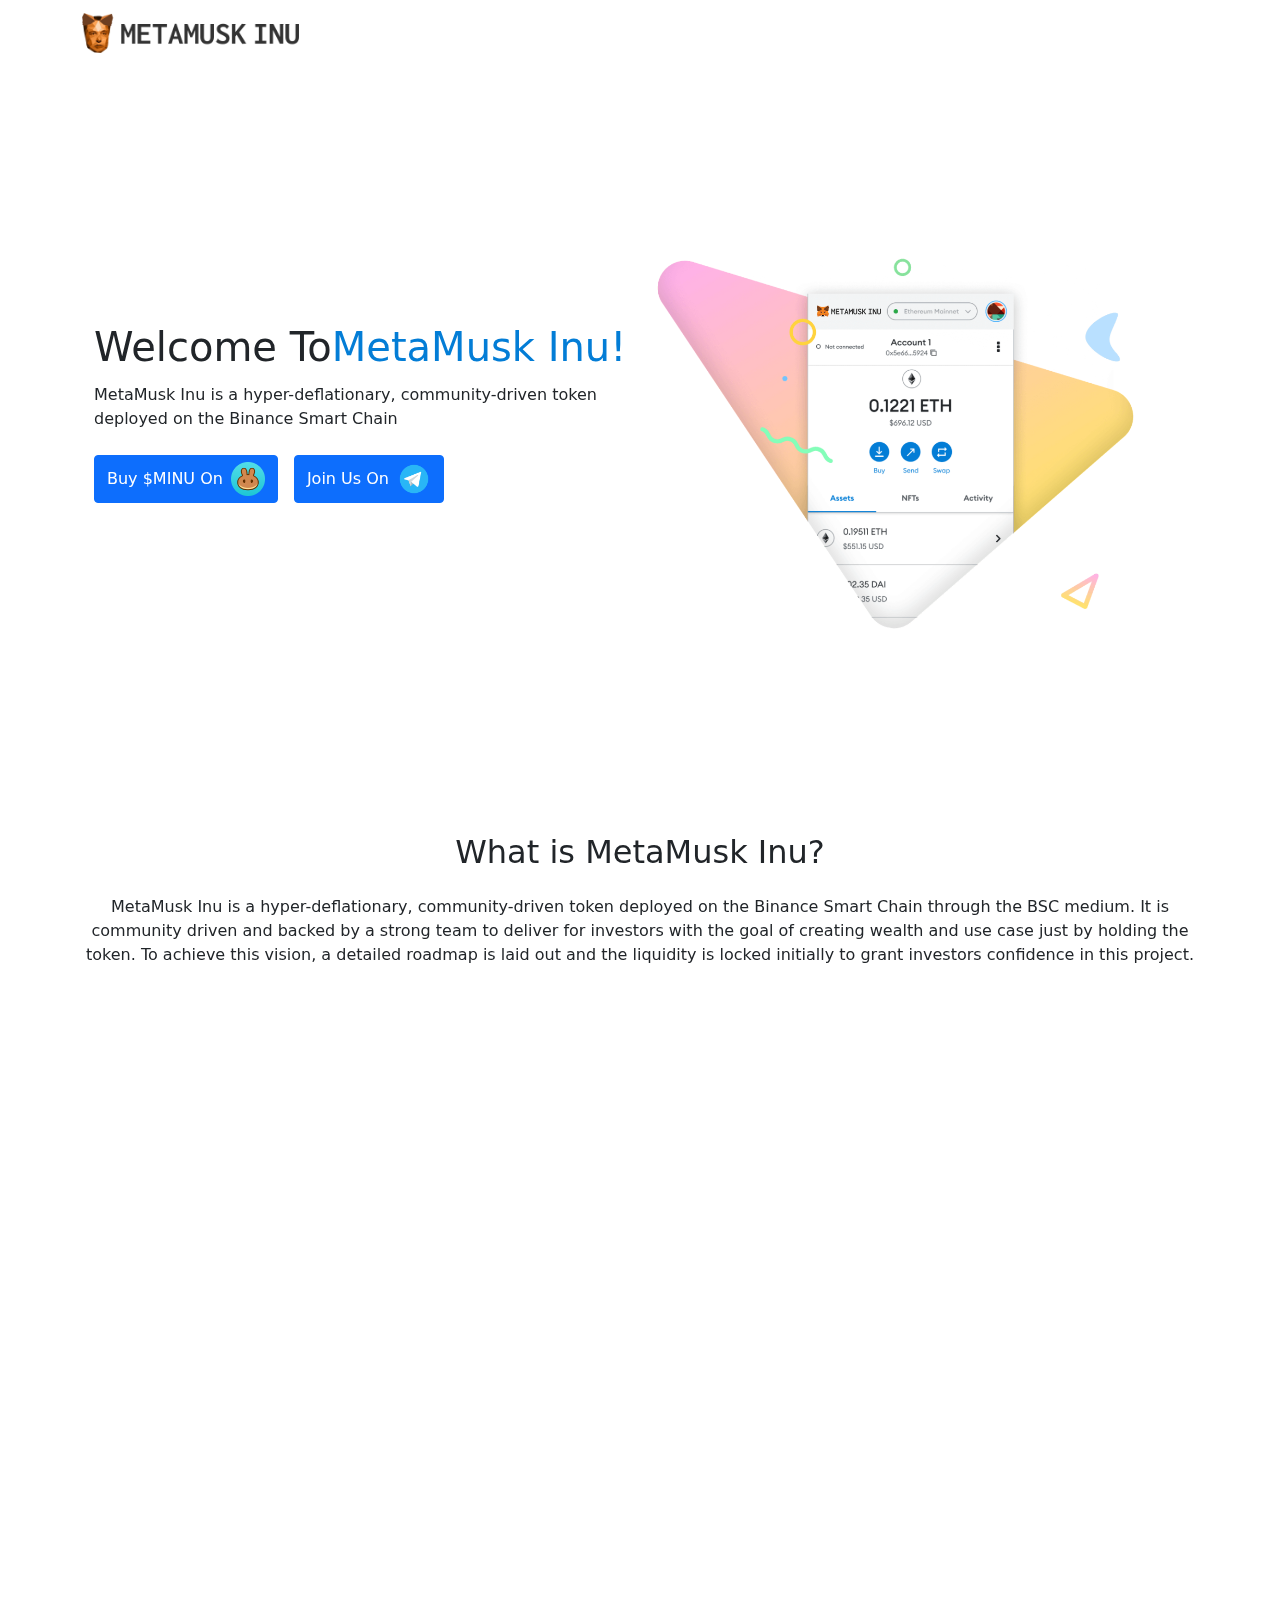
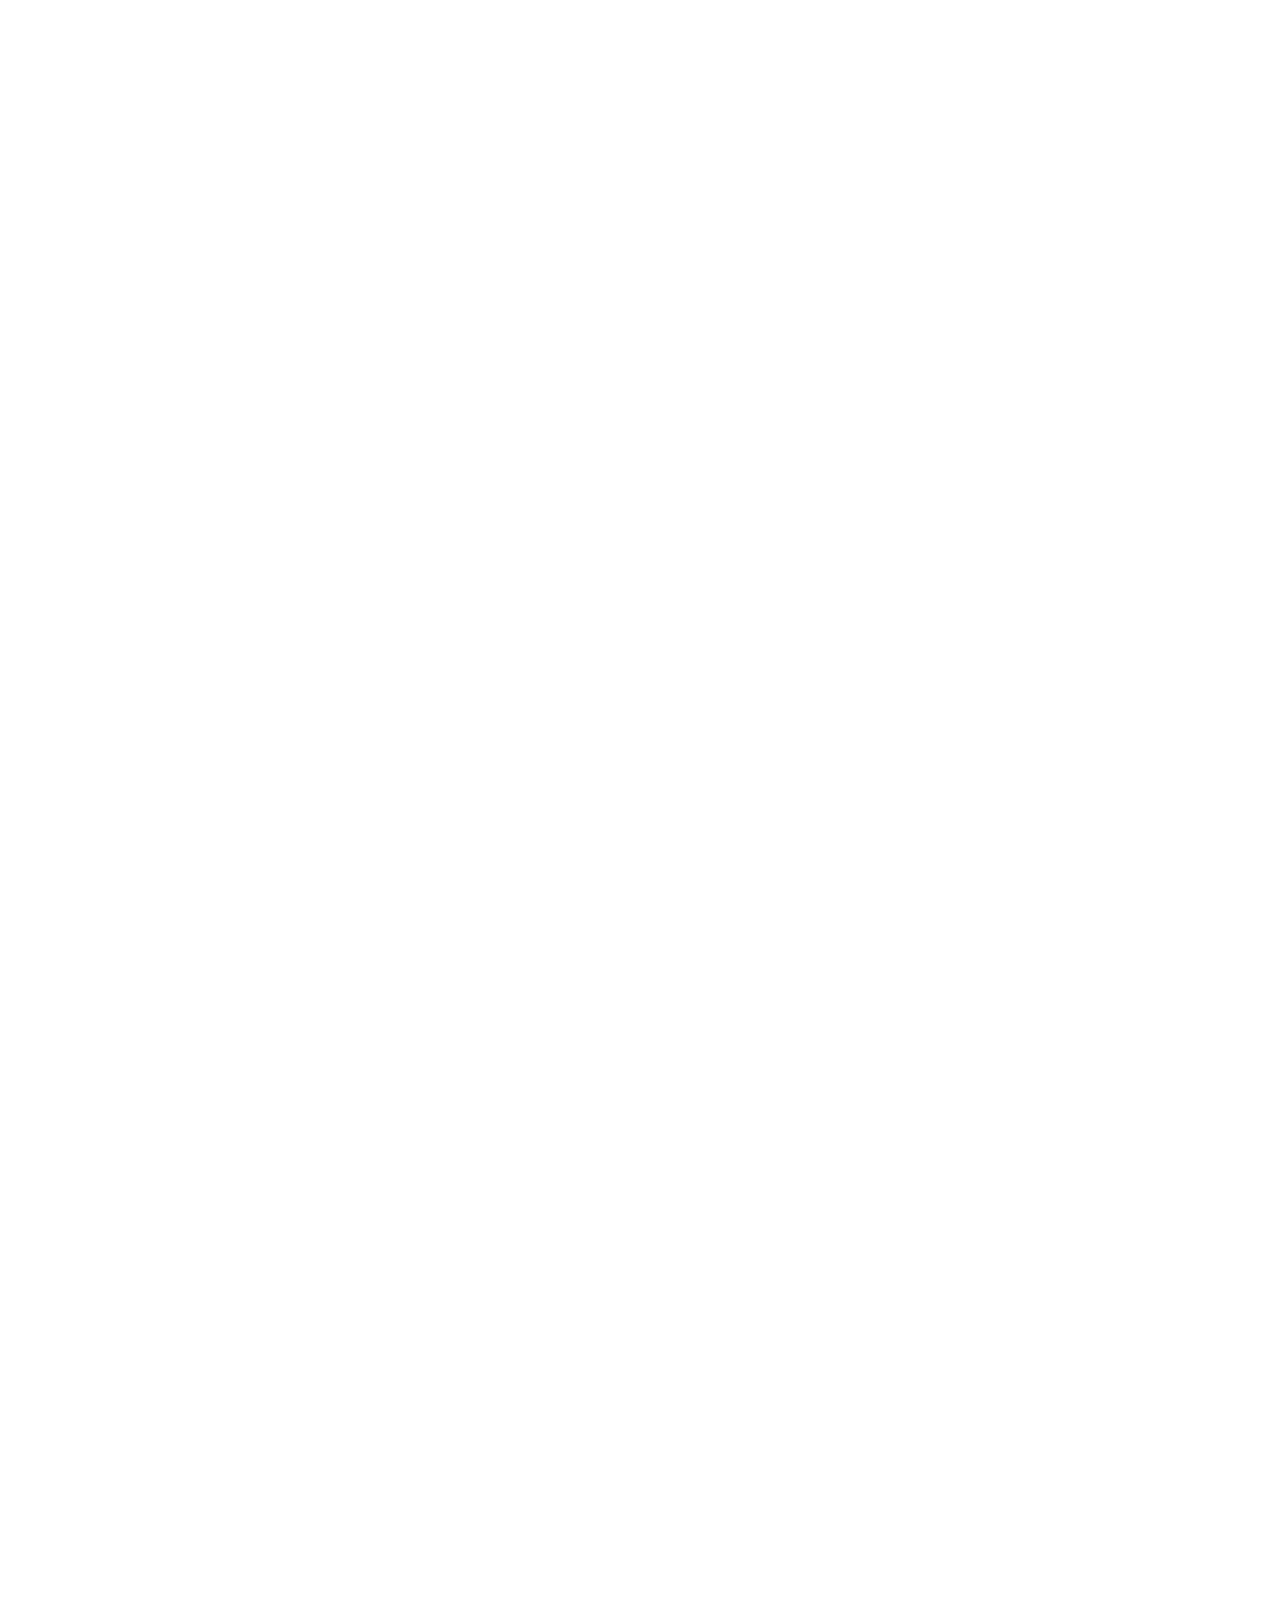
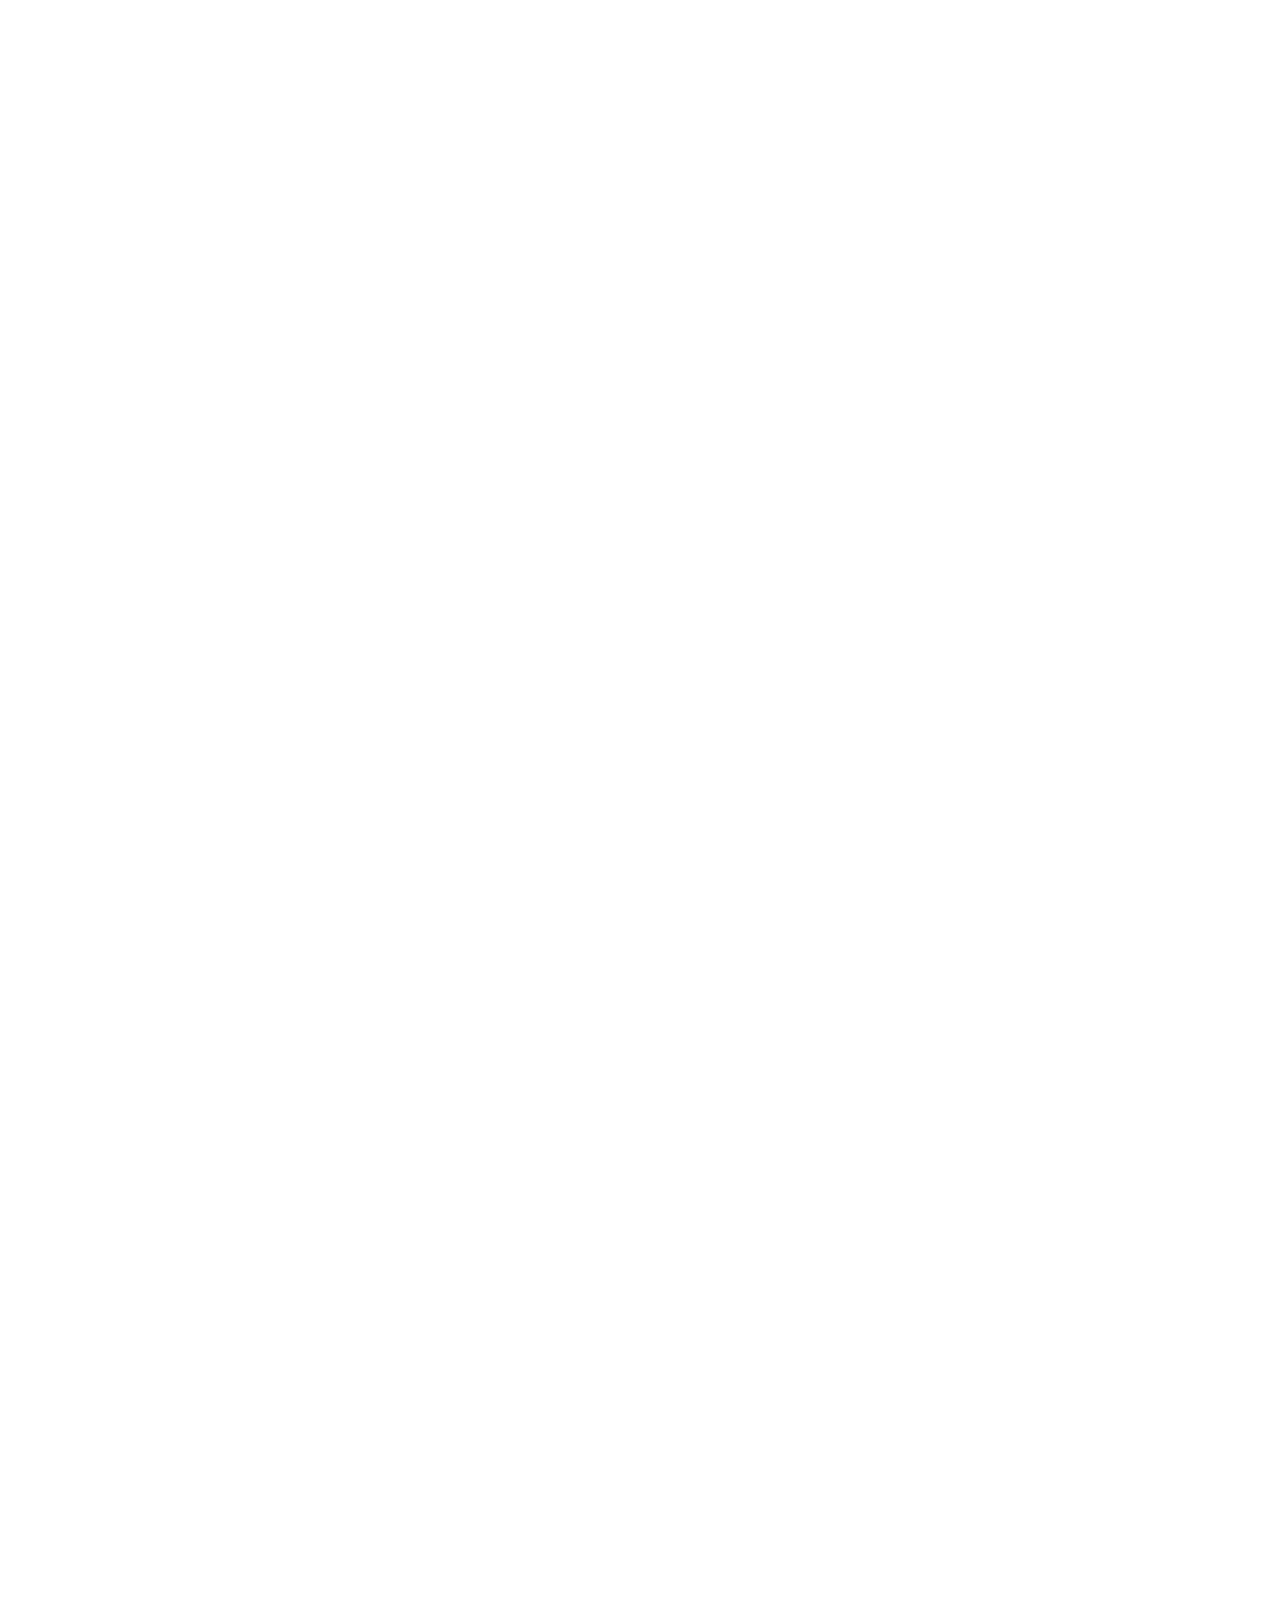
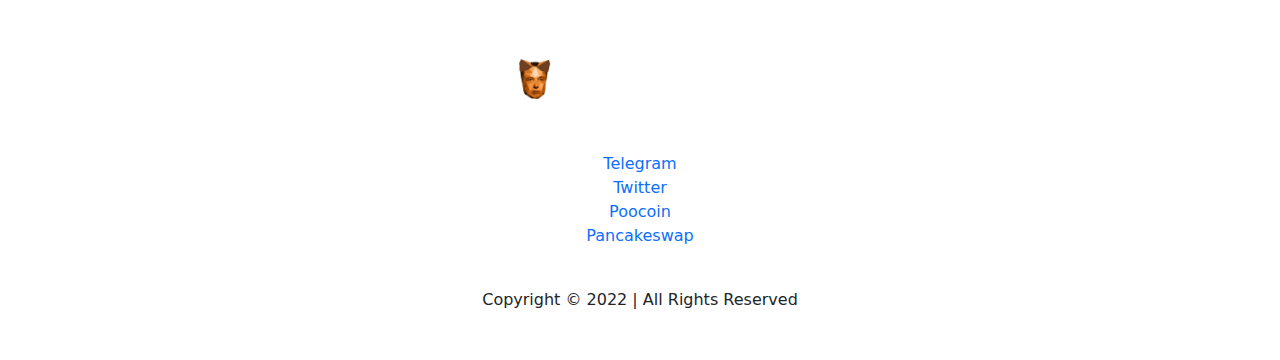
==== index.html @ bbb0e904 "Update index.html" ====
<!DOCTYPE html><html lang="en" style="scroll-behavior:smooth"><head><title>Home Page | MetaMusk Inu</title><meta charset="utf-8"><meta name="viewport" content="width=device-width,initial-scale=1"><meta name="description" content="MetaMusk Inu is a hyper-deflationary, community-driven token deployed on the Binance Smart Chain through the BSC medium. It is community driven and backed by a strong team to deliver for investors with the goal of creating wealth and use case just by holding the token. To achieve this vision, a detailed roadmap is laid out and the liquidity is locked initially to grant investors confidence in this project."><meta name="keywords" content="MetaMuskinu,bitcoin,dogecoin,doge,defi,coinbase,coinmarketcap,coinmarket,bscscan,whitebit,coingecko,cryptocurrency,crypto,pancakeswap,dex,etherium,eth,btc"><meta property="og:title" content="MetaMusk Inu"><meta property="og:url" content="https://MetaMuskinu.site"><meta property="og:type" content="website"><meta property="og:description" content="MetaMusk Inu is a hyper-deflationary, community-driven token deployed on the Binance Smart Chain through the BSC medium. It is community driven and backed by a strong team to deliver for investors with the goal of creating wealth and use case just by holding the token. To achieve this vision, a detailed roadmap is laid out and the liquidity is locked initially to grant investors confidence in this project."><meta property="og:image" content=""><link rel="shortcut icon" type="image/png" href="/images/favicon.ico"><meta property="og:image:type" content="image/png"><meta property="og:image:width" content="840"><meta property="og:image:height" content="840"><meta name="twitter:card" content="summary_large_image"><meta name="twitter:description" content="MetaMusk Inu is a hyper-deflationary, community-driven token deployed on the Binance Smart Chain through the BSC medium. It is community driven and backed by a strong team to deliver for investors with the goal of creating wealth and use case just by holding the token. To achieve this vision, a detailed roadmap is laid out and the liquidity is locked initially to grant investors confidence in this project."><meta name="twitter:title" content="MetaMusk Inu"><meta name="twitter:site" content="@MetaMuskinu"><meta name="twitter:url" content="https://MetaMuskinu.site"><link rel="shortcut icon" href="/images/favicon.ico" type="image/x-icon"><link rel="icon" href="/images/favicon.ico" type="image/x-icon"><link href="css/uicons-regular-rounded.css" rel="stylesheet"><link href="css/bootstrap.min.css" rel="stylesheet" integrity="sha384-EVSTQN3/azprG1Anm3QDgpJLIm9Nao0Yz1ztcQTwFspd3yD65VohhpuuCOmLASjC" crossorigin="anonymous"><link rel="preconnect" href="https://fonts.googleapis.com"><link rel="preconnect" href="https://fonts.gstatic.com" crossorigin=""><link href="https://fonts.googleapis.com/css2?family=Inconsolata:wght@200;300;400;500;600;700;800;900&amp;display=swap" rel="stylesheet"><link rel="preconnect" href="https://fonts.googleapis.com"><link rel="preconnect" href="https://fonts.gstatic.com" crossorigin=""><link href="https://fonts.googleapis.com/css2?family=Poppins:ital,wght@0,100;0,200;0,300;0,400;0,500;0,600;0,700;0,800;0,900;1,100;1,200;1,300;1,400;1,500;1,600;1,700;1,800;1,900&amp;display=swap" rel="stylesheet"><link rel="stylesheet" href="https://unpkg.com/aos@next/dist/aos.css"><script src="https://ajax.googleapis.com/ajax/libs/jquery/3.5.1/jquery.min.js"></script><script src="js/bWV0YW11c2tpbnUuY29t.js"></script><script>$(document).ready(function(){$(".nav-link").click(function(){$("#navToggler").addClass("collapsed"),$("#navToggler").attr("aria-expanded",!1),$("#navbarTogglerDemo02").removeClass("show")})})</script></head><body data-aos-easing="ease" data-aos-duration="1000" data-aos-delay="0"><header><nav class="navbar navbar-expand-lg navbar-dark" id="#home"><div class="container" data-aos="fade"><a class="navbar-brand d-flex flex-row justify-content-center align-items-center" href="/"><img class="img-fluid me-2" src="images/metamusk-inu-horizontal-dark-2.png" style="max-height:40px"></a><button id="navToggler" class="navbar-toggler collapsed" type="button" data-bs-toggle="collapse" data-bs-target="#navbarTogglerDemo02" aria-controls="navbarTogglerDemo02" aria-expanded="false" aria-label="Toggle navigation"><span class="navbar-toggler-icon"></span></button><div class="navbar-collapse collapse" id="navbarTogglerDemo02" style=""><ul class="navbar-nav ms-auto pt-2 pt-lg-0"><li class="nav-item"><a class="nav-link" aria-current="page" href="#home">Home</a></li><li class="nav-item"><a class="nav-link" href="#about">About</a></li><li class="nav-item"><a class="nav-link" href="#tokenomics">Tokenomics</a></li><li class="nav-item"><a class="nav-link" href="#roadmap">Roadmap</a></li><li class="nav-item"><a class="nav-link" href="#swap">Swap</a></li><li class="nav-item"><a class="nav-link" href="#faq">FAQ</a></li></ul></div></div></nav></header><main><section class="hero-section" style="position:relative"><div class="hero-container container py-5 d-flex flex-column justify-content-center align-items-center"><div class="row w-100"><div data-aos="fade-right" class="col-12 col-lg-6 order-2 order-lg-1 d-flex flex-column justify-content-center"><h1 class="hero-title text-center text-lg-start"><span style="">Welcome To<span style="color:#037dd6">MetaMusk Inu!</span></span></h1><p class="hero-description mt-1 text-center text-lg-start">MetaMusk Inu is a hyper-deflationary, community-driven token deployed on the Binance Smart Chain</p><div class="d-flex flex-column flex-sm-row mt-2 mb-2 mb-lg-0 justify-content-center justify-content-lg-start"><a type="button" class="buy-button btn btn-primary me-sm-3 mb-3 mb-sm-0" href="https://pancakeswap.finance/swap?outputCurrency=" target="_blank" style="">Buy $MINU On<img class="ms-2" width="34px" src="images/image-1.png"></a><a type="button" class="telegram-button btn btn-primary" href="https://t.me/" target="_blank" style="">Join Us On<img class="ms-2" width="34px" src="images/image-3.png"></a></div></div><div class="col-hero-image col-12 col-lg-6 order-1 order-lg-2 d-flex flex-column justify-content-center align-items-center py-5" style="position:relative"><div class="hero-img-wrapper w-100" data-aos="fade-left"><img class="hero-img hero-image img-fluid w-100" src="images/home-hero-2.png" style="background:0 0!important"></div></div></div></div></section><section id="about" class="section about-section"><div class="section-container about-container container py-5"><h2 class="section-title about-title mt-4 text-center" data-aos="fade" style="">What is MetaMusk Inu?</h2><div class="row mt-4"><div class="col-12 text-center"><p class="section-description about-description" data-aos="fade">MetaMusk Inu is a hyper-deflationary, community-driven token deployed on the Binance Smart Chain through the BSC medium. It is community driven and backed by a strong team to deliver for investors with the goal of creating wealth and use case just by holding the token. To achieve this vision, a detailed roadmap is laid out and the liquidity is locked initially to grant investors confidence in this project.</p></div></div></div></section><section id="features" class="section features-section pt-5"><div class="section-container features-container container py-5"><h2 class="d-none section-title tokenomics-title text-center" data-aos="fade" style="">Features</h2><div class="row mt-4 py-4"><div class="col-12 col-lg-6 order-lg-2 d-flex flex-column justify-content-center align-items-center"><img class="img-fluid" src="images/wallet-illo.png" width="415px" data-aos="fade"></div><div class="col-12 col-lg-6 d-flex flex-column justify-content-center align-items-center"><h3 class="my-3 mt-4 w-100 text-center text-lg-start section-item-title features-item-title" data-aos="fade">Buy, store, send and swap tokens</h3><p class="text-center text-lg-start section-item-description features-item-description" style="" data-aos="fade">Available as a browser extension and as a mobile app, MetaMusk Inu equips you with a key vault, secure login, token wallet, and token exchange—everything you need to manage your digital assets.</p></div></div><div class="row mt-5 py-4"><div class="col-12 col-lg-6 order-lg-1 d-flex flex-column justify-content-center align-items-center"><img class="img-fluid" src="images/Explore-illo.png" width="415px" data-aos="fade"></div><div class="col-12 col-lg-6 order-lg-2 d-flex flex-column justify-content-center align-items-center"><h3 class="my-3 mt-4 w-100 text-center text-lg-start section-item-title features-item-title" data-aos="fade">Explore blockchain apps</h3><p class="text-center text-lg-start section-item-description features-item-description" style="" data-aos="fade">MetaMusk Inu provides the simplest yet most secure way to connect to blockchain-based applications. You are always in control when interacting on the new decentralized web.</p></div></div><div class="row mt-5 py-4"><div class="col-12 col-lg-6 order-lg-2 d-flex flex-column justify-content-center align-items-center"><img class="img-fluid" src="images/Browse-illo.png" width="415px" data-aos="fade"></div><div class="col-12 col-lg-6 d-flex flex-column justify-content-center align-items-center"><h3 class="my-3 mt-4 w-100 text-center text-lg-start section-item-title features-item-title" data-aos="fade">Own your data</h3><p class="text-center text-lg-start section-item-description features-item-description" style="" data-aos="fade">MetaMusk Inu generates passwords and keys on your device, so only you have access to your accounts and data. You always choose what to share and what to keep private.</p></div></div></div></section><section id="tokenomics" class="section tokenomics-section"><div class="section-container tokenomics-container container py-5"><h2 class="mt-4 section-title tokenomics-title text-center" data-aos="fade" style="">Tokenomics</h2><div class="row"><div class="col-12"><table class="table table-striped tokenomics-info-table mt-5 mb-4 mx-auto" data-aos="fade"><tbody><tr><td style="font-weight:500">Token Name</td><td style="font-weight:400;text-align:right">MetaMusk Inu</td></tr><tr><td style="font-weight:500">Token Ticker</td><td style="font-weight:400;white-space:nowrap;text-align:right">$MINU</td></tr><tr><td style="font-weight:500">Token Network</td><td style="font-weight:400;white-space:nowrap;text-align:right">Binance Smart Chain</td></tr><tr><td style="font-weight:500">Total Supply</td><td style="font-weight:400;text-align:right">1,000,000,000 $MINU</td></tr></tbody></table></div></div><div class="row mb-4"><div class="col-12 col-lg-4 ms-auto mb-4"><div class="tax-card h-100 d-flex flex-column justify-content-center align-items-center px-4 py-5 mx-auto" data-aos="fade" style=""><span class="tax-title text-center mb-3">4%</span><span class="tax-title-2 text-center mb-3">Liquidity Pool</span><span class="tax-description text-center">4% of every transaction is transformed into liquidity. It's automatic and helps create a price floor.</span></div></div><div class="col-12 col-lg-4 me-auto mb-4"><div class="tax-card h-100 d-flex flex-column justify-content-center align-items-center px-4 py-5 mx-auto" data-aos="fade" style=""><span class="tax-title text-center mb-3">4%</span><span class="tax-title-2 text-center mb-3">Marketing</span><span class="tax-description text-center">4% of every transaction is taken and will be used for enhancements, operations, and marketing of the project.</span></div></div></div></div></section><section id="roadmap" class="section roadmap-section"><div class="section-container roadmap-container container py-5"><div class="text-center"><h2 class="section-title roadmap-title mt-4" data-aos="fade" style="">Roadmap</h2><div class="row mt-5 mb-1"><div class="col-12 col-lg-4 text-center py-3"><h4 data-aos="fade" class="aos-init">Phase 1</h4><ul class="list-unstyled text-small text-center mt-3" data-aos="fade"><li>Telegram and Twitter Launch<svg class="ms-2" xmlns="http://www.w3.org/2000/svg" width="16" height="16" viewBox="0 0 24 24"><path fill="#037DD6" d="M12 2c5.514 0 10 4.486 10 10s-4.486 10-10 10-10-4.486-10-10 4.486-10 10-10zm0-2c-6.627 0-12 5.373-12 12s5.373 12 12 12 12-5.373 12-12-5.373-12-12-12zm6.25 8.891l-1.421-1.409-6.105 6.218-3.078-2.937-1.396 1.436 4.5 4.319 7.5-7.627z"></path></svg></li><li>Initial Marketing Campaign<svg class="ms-2" xmlns="http://www.w3.org/2000/svg" width="16" height="16" viewBox="0 0 24 24"><path fill="#037DD6" d="M12 2c5.514 0 10 4.486 10 10s-4.486 10-10 10-10-4.486-10-10 4.486-10 10-10zm0-2c-6.627 0-12 5.373-12 12s5.373 12 12 12 12-5.373 12-12-5.373-12-12-12zm6.25 8.891l-1.421-1.409-6.105 6.218-3.078-2.937-1.396 1.436 4.5 4.319 7.5-7.627z"></path></svg></li><li>Pancakeswap Fair Launch<svg class="ms-2" xmlns="http://www.w3.org/2000/svg" width="16" height="16" viewBox="0 0 24 24"><path fill="#037DD6" d="M12 2c5.514 0 10 4.486 10 10s-4.486 10-10 10-10-4.486-10-10 4.486-10 10-10zm0-2c-6.627 0-12 5.373-12 12s5.373 12 12 12 12-5.373 12-12-5.373-12-12-12zm6.25 8.891l-1.421-1.409-6.105 6.218-3.078-2.937-1.396 1.436 4.5 4.319 7.5-7.627z"></path></svg></li><li>LP Lock Extension<svg class="ms-2" xmlns="http://www.w3.org/2000/svg" width="16" height="16" viewBox="0 0 24 24"><path fill="#037DD6" d="M12 2c5.514 0 10 4.486 10 10s-4.486 10-10 10-10-4.486-10-10 4.486-10 10-10zm0-2c-6.627 0-12 5.373-12 12s5.373 12 12 12 12-5.373 12-12-5.373-12-12-12zm6.25 8.891l-1.421-1.409-6.105 6.218-3.078-2.937-1.396 1.436 4.5 4.319 7.5-7.627z"></path></svg></li><li>Website V1 Launch<svg class="ms-2" xmlns="http://www.w3.org/2000/svg" width="16" height="16" viewBox="0 0 24 24"><path fill="#037DD6" d="M12 2c5.514 0 10 4.486 10 10s-4.486 10-10 10-10-4.486-10-10 4.486-10 10-10zm0-2c-6.627 0-12 5.373-12 12s5.373 12 12 12 12-5.373 12-12-5.373-12-12-12zm6.25 8.891l-1.421-1.409-6.105 6.218-3.078-2.937-1.396 1.436 4.5 4.319 7.5-7.627z"></path></svg></li></ul></div><div class="col-12 col-lg-4 text-center py-3"><h4 data-aos="fade" class="aos-init">Phase 2</h4><ul class="list-unstyled text-small text-center mt-3" data-aos="fade"><li>Community Shilling</li><li>Coin Listing Sites</li><li>Telegram and Twitter Calls</li><li>Coingecko Listing</li><li>Coinmarketcap Listing</li></ul></div><div class="col-12 col-lg-4 text-center py-3"><h4 data-aos="fade" class="aos-init">Phase 3</h4><ul class="list-unstyled text-small text-center mt-3" data-aos="fade"><li>Merchandise Launch</li><li>Staking Platform Launch</li><li>Swap Platform Launch</li><li>Secret Utilities Along With</li><li>Massive Marketing Campaign</li></ul></div></div></div></div></section><section id="swap" class="section swap-section"><div class="section-container swap-container container py-5"><h2 class="mt-4 section-title swap-title text-center" data-aos="fade" style="">Buy $MINU</h2><div class="row mt-5 mb-4"><div class="col-12"><iframe class="d-block mx-auto" src="https://poocoin.app/embed-swap?outputCurrency=" height="480" style="border-radius:12px;max-width:400px;width:100%" data-aos="fade"></iframe></div></div></div></section><section id="faq" class="section faq-section"><div class="section-container faq-container container py-5"><h2 class="mt-4 section-title faq-title text-center" data-aos="fade" style="">FAQ</h2><div class="row mb-4 mt-5"><div class="col-12" data-aos="fade"><div class="accordion" id="accordionPanelsStayOpenExample"><div class="accordion-item"><h2 class="accordion-header" id="panelsStayOpen-headingOne"><button class="accordion-button collapsed" type="button" data-bs-toggle="collapse" data-bs-target="#panelsStayOpen-collapseOne" aria-expanded="false" aria-controls="panelsStayOpen-collapseOne">What is MetaMusk Inu?</button></h2><div id="panelsStayOpen-collapseOne" class="accordion-collapse collapse" aria-labelledby="panelsStayOpen-headingOne" style=""><div class="accordion-body">MetaMusk Inu is a hyper-deflationary, community-driven token deployed on the Binance Smart Chain through the BSC medium. It is community driven and backed by a strong team to deliver for investors with the goal of creating wealth and use case just by holding the token. To achieve this vision, a detailed roadmap is laid out and the liquidity is locked initially to grant investors confidence in this project.</div></div></div><div class="accordion-item"><h2 class="accordion-header" id="panelsStayOpen-headingTwo"><button class="accordion-button collapsed" type="button" data-bs-toggle="collapse" data-bs-target="#panelsStayOpen-collapseTwo" aria-expanded="false" aria-controls="panelsStayOpen-collapseTwo">When was MetaMusk Inu fairlaunched?</button></h2><div id="panelsStayOpen-collapseTwo" class="accordion-collapse collapse" aria-labelledby="panelsStayOpen-headingTwo" style=""><div class="accordion-body">To be announced.</div></div></div><div class="accordion-item"><h2 class="accordion-header" id="panelsStayOpen-headingThree"><button class="accordion-button collapsed" type="button" data-bs-toggle="collapse" data-bs-target="#panelsStayOpen-collapseThree" aria-expanded="false" aria-controls="panelsStayOpen-collapseThree">How long is the liquidity locked?</button></h2><div id="panelsStayOpen-collapseThree" class="accordion-collapse collapse" aria-labelledby="panelsStayOpen-headingThree" style=""><div class="accordion-body">To be announced.</div></div></div><div class="accordion-item"><h2 class="accordion-header" id="panelsStayOpen-headingFour"><button class="accordion-button collapsed" type="button" data-bs-toggle="collapse" data-bs-target="#panelsStayOpen-collapseFour" aria-expanded="false" aria-controls="panelsStayOpen-collapseFour">What are the transaction fees?</button></h2><div id="panelsStayOpen-collapseFour" class="accordion-collapse collapse" aria-labelledby="panelsStayOpen-headingFour" style=""><div class="accordion-body">To be announced.</div></div></div></div></div></div></div></section></main><footer class="footer-section"><div class="footer-container container py-5"><div class="row mt-4 mb-5"><div class="col-12"><a class="navbar-brand d-flex flex-row justify-content-center align-items-center" href="/"><img class="img-fluid me-2" src="images/metamusk-inu-horizontal-light-2.png" style="max-height:40px"></a></div></div><div class="row mt-4"><div class="col-12 d-flex flex-column justify-content-center align-items-center"><ul class="list-unstyled text-small text-center"><li class="d-none"><a class="text-decoration-none" href="#" target="_blank" rel="nofollow">CRO Telegram</a></li><li class="d-none"><a class="text-decoration-none" href="#" target="_blank" rel="nofollow">DEXScreener</a></li><li class="d-none"><a class="text-decoration-none" href="#" target="_blank" rel="nofollow">MM.Finance</a></li><li><a class="text-decoration-none" href="http://t.me/" target="_blank" rel="nofollow">Telegram</a></li><li class="d-none"><a class="text-decoration-none" href="#" target="_blank" rel="nofollow">Discord</a></li><li class="d-none"><a class="text-decoration-none" href="#" target="_blank" rel="nofollow">Reddit</a></li><li class="d-none"><a class="text-decoration-none" href="#" target="_blank" rel="nofollow">Instagram</a></li><li class="d-none"><a class="text-decoration-none" href="#" target="_blank" rel="nofollow">Facebook</a></li><li class=""><a class="text-decoration-none" href="#" target="_blank" rel="nofollow">Twitter</a></li><li><a class="text-decoration-none" href="https://poocoin.app/tokens/" target="_blank" rel="nofollow">Poocoin</a></li><li><a class="text-decoration-none" href="https://pancakeswap.finance/swap?outputCurrency=" target="_blank" rel="nofollow">Pancakeswap</a></li></ul></div></div><div class="row mt-4"><div class="col"><p class="text-center m-0">Copyright © 2022 | All Rights Reserved</p></div></div></div></footer><script src="js/bootstrap.bundle.min.js" integrity="sha384-MrcW6ZMFYlzcLA8Nl+NtUVF0sA7MsXsP1UyJoMp4YLEuNSfAP+JcXn/tWtIaxVXM" crossorigin="anonymous"></script><script src="https://unpkg.com/aos@next/dist/aos.js"></script><script>AOS.init(),AOS.init({disable:!1,startEvent:"DOMContentLoaded",initClassName:"aos-init",animatedClassName:"aos-animate",useClassNames:!1,disableMutationObserver:!1,debounceDelay:50,throttleDelay:99,offset:0,delay:0,duration:1e3,easing:"ease",once:!1,mirror:!1,anchorPlacement:"top-bottom"})</script></body></html>
---- css/uicons-regular-rounded.css ----
@font-face {
font-family: "uicons-regular-rounded";
src: url("../webfonts/uicons-regular-rounded.eot#iefix") format("embedded-opentype"),
url("../webfonts/uicons-regular-rounded.woff2") format("woff2"),
url("../webfonts/uicons-regular-rounded.woff") format("woff");
}

    i[class^="fi-rr-"]:before, i[class*=" fi-rr-"]:before, span[class^="fi-rr-"]:before, span[class*="fi-rr-"]:before {
font-family: uicons-regular-rounded !important;
font-style: normal;
font-weight: normal !important;
font-variant: normal;
text-transform: none;
line-height: 1;
-webkit-font-smoothing: antialiased;
-moz-osx-font-smoothing: grayscale;
}

        .fi-rr-add:before {
    content: "\f101";
    }
        .fi-rr-alarm-clock:before {
    content: "\f102";
    }
        .fi-rr-align-center:before {
    content: "\f103";
    }
        .fi-rr-align-justify:before {
    content: "\f104";
    }
        .fi-rr-align-left:before {
    content: "\f105";
    }
        .fi-rr-align-right:before {
    content: "\f106";
    }
        .fi-rr-ambulance:before {
    content: "\f107";
    }
        .fi-rr-angle-double-left:before {
    content: "\f108";
    }
        .fi-rr-angle-double-right:before {
    content: "\f109";
    }
        .fi-rr-angle-double-small-left:before {
    content: "\f10a";
    }
        .fi-rr-angle-double-small-right:before {
    content: "\f10b";
    }
        .fi-rr-angle-down:before {
    content: "\f10c";
    }
        .fi-rr-angle-left:before {
    content: "\f10d";
    }
        .fi-rr-angle-right:before {
    content: "\f10e";
    }
        .fi-rr-angle-small-down:before {
    content: "\f10f";
    }
        .fi-rr-angle-small-left:before {
    content: "\f110";
    }
        .fi-rr-angle-small-right:before {
    content: "\f111";
    }
        .fi-rr-angle-small-up:before {
    content: "\f112";
    }
        .fi-rr-angle-up:before {
    content: "\f113";
    }
        .fi-rr-apps-add:before {
    content: "\f114";
    }
        .fi-rr-apps-delete:before {
    content: "\f115";
    }
        .fi-rr-apps-sort:before {
    content: "\f116";
    }
        .fi-rr-apps:before {
    content: "\f117";
    }
        .fi-rr-archive:before {
    content: "\f118";
    }
        .fi-rr-arrow-down:before {
    content: "\f119";
    }
        .fi-rr-arrow-left:before {
    content: "\f11a";
    }
        .fi-rr-arrow-right:before {
    content: "\f11b";
    }
        .fi-rr-arrow-small-down:before {
    content: "\f11c";
    }
        .fi-rr-arrow-small-left:before {
    content: "\f11d";
    }
        .fi-rr-arrow-small-right:before {
    content: "\f11e";
    }
        .fi-rr-arrow-small-up:before {
    content: "\f11f";
    }
        .fi-rr-arrow-up:before {
    content: "\f120";
    }
        .fi-rr-asterik:before {
    content: "\f121";
    }
        .fi-rr-backpack:before {
    content: "\f122";
    }
        .fi-rr-badge:before {
    content: "\f123";
    }
        .fi-rr-balloons:before {
    content: "\f124";
    }
        .fi-rr-ban:before {
    content: "\f125";
    }
        .fi-rr-band-aid:before {
    content: "\f126";
    }
        .fi-rr-bank:before {
    content: "\f127";
    }
        .fi-rr-barber-shop:before {
    content: "\f128";
    }
        .fi-rr-baseball:before {
    content: "\f129";
    }
        .fi-rr-basketball:before {
    content: "\f12a";
    }
        .fi-rr-bell-ring:before {
    content: "\f12b";
    }
        .fi-rr-bell-school:before {
    content: "\f12c";
    }
        .fi-rr-bell:before {
    content: "\f12d";
    }
        .fi-rr-billiard:before {
    content: "\f12e";
    }
        .fi-rr-bold:before {
    content: "\f12f";
    }
        .fi-rr-book-alt:before {
    content: "\f130";
    }
        .fi-rr-book:before {
    content: "\f131";
    }
        .fi-rr-bookmark:before {
    content: "\f132";
    }
        .fi-rr-bowling:before {
    content: "\f133";
    }
        .fi-rr-box-alt:before {
    content: "\f134";
    }
        .fi-rr-box:before {
    content: "\f135";
    }
        .fi-rr-briefcase:before {
    content: "\f136";
    }
        .fi-rr-broom:before {
    content: "\f137";
    }
        .fi-rr-browser:before {
    content: "\f138";
    }
        .fi-rr-brush:before {
    content: "\f139";
    }
        .fi-rr-bug:before {
    content: "\f13a";
    }
        .fi-rr-building:before {
    content: "\f13b";
    }
        .fi-rr-bulb:before {
    content: "\f13c";
    }
        .fi-rr-cake-birthday:before {
    content: "\f13d";
    }
        .fi-rr-cake-wedding:before {
    content: "\f13e";
    }
        .fi-rr-calculator:before {
    content: "\f13f";
    }
        .fi-rr-calendar:before {
    content: "\f140";
    }
        .fi-rr-camera:before {
    content: "\f141";
    }
        .fi-rr-caret-down:before {
    content: "\f142";
    }
        .fi-rr-caret-left:before {
    content: "\f143";
    }
        .fi-rr-caret-right:before {
    content: "\f144";
    }
        .fi-rr-caret-up:before {
    content: "\f145";
    }
        .fi-rr-check:before {
    content: "\f146";
    }
        .fi-rr-checkbox:before {
    content: "\f147";
    }
        .fi-rr-chess-piece:before {
    content: "\f148";
    }
        .fi-rr-circle-small:before {
    content: "\f149";
    }
        .fi-rr-circle:before {
    content: "\f14a";
    }
        .fi-rr-clip:before {
    content: "\f14b";
    }
        .fi-rr-clock:before {
    content: "\f14c";
    }
        .fi-rr-cloud-check:before {
    content: "\f14d";
    }
        .fi-rr-cloud-disabled:before {
    content: "\f14e";
    }
        .fi-rr-cloud-download:before {
    content: "\f14f";
    }
        .fi-rr-cloud-share:before {
    content: "\f150";
    }
        .fi-rr-cloud-upload:before {
    content: "\f151";
    }
        .fi-rr-cloud:before {
    content: "\f152";
    }
        .fi-rr-comment-alt:before {
    content: "\f153";
    }
        .fi-rr-comment:before {
    content: "\f154";
    }
        .fi-rr-compress-alt:before {
    content: "\f155";
    }
        .fi-rr-compress:before {
    content: "\f156";
    }
        .fi-rr-computer:before {
    content: "\f157";
    }
        .fi-rr-confetti:before {
    content: "\f158";
    }
        .fi-rr-cookie:before {
    content: "\f159";
    }
        .fi-rr-copy-alt:before {
    content: "\f15a";
    }
        .fi-rr-copy:before {
    content: "\f15b";
    }
        .fi-rr-copyright:before {
    content: "\f15c";
    }
        .fi-rr-cream:before {
    content: "\f15d";
    }
        .fi-rr-credit-card:before {
    content: "\f15e";
    }
        .fi-rr-cross-circle:before {
    content: "\f15f";
    }
        .fi-rr-cross-small:before {
    content: "\f160";
    }
        .fi-rr-cross:before {
    content: "\f161";
    }
        .fi-rr-crown:before {
    content: "\f162";
    }
        .fi-rr-cursor-finger:before {
    content: "\f163";
    }
        .fi-rr-cursor-plus:before {
    content: "\f164";
    }
        .fi-rr-cursor-text-alt:before {
    content: "\f165";
    }
        .fi-rr-cursor-text:before {
    content: "\f166";
    }
        .fi-rr-cursor:before {
    content: "\f167";
    }
        .fi-rr-dart:before {
    content: "\f168";
    }
        .fi-rr-dashboard:before {
    content: "\f169";
    }
        .fi-rr-data-transfer:before {
    content: "\f16a";
    }
        .fi-rr-database:before {
    content: "\f16b";
    }
        .fi-rr-delete:before {
    content: "\f16c";
    }
        .fi-rr-diamond:before {
    content: "\f16d";
    }
        .fi-rr-dice:before {
    content: "\f16e";
    }
        .fi-rr-diploma:before {
    content: "\f16f";
    }
        .fi-rr-disco-ball:before {
    content: "\f170";
    }
        .fi-rr-disk:before {
    content: "\f171";
    }
        .fi-rr-doctor:before {
    content: "\f172";
    }
        .fi-rr-document-signed:before {
    content: "\f173";
    }
        .fi-rr-document:before {
    content: "\f174";
    }
        .fi-rr-dollar:before {
    content: "\f175";
    }
        .fi-rr-download:before {
    content: "\f176";
    }
        .fi-rr-duplicate:before {
    content: "\f177";
    }
        .fi-rr-e-learning:before {
    content: "\f178";
    }
        .fi-rr-earnings:before {
    content: "\f179";
    }
        .fi-rr-edit-alt:before {
    content: "\f17a";
    }
        .fi-rr-edit:before {
    content: "\f17b";
    }
        .fi-rr-envelope:before {
    content: "\f17c";
    }
        .fi-rr-euro:before {
    content: "\f17d";
    }
        .fi-rr-exclamation:before {
    content: "\f17e";
    }
        .fi-rr-expand:before {
    content: "\f17f";
    }
        .fi-rr-eye-crossed:before {
    content: "\f180";
    }
        .fi-rr-eye-dropper:before {
    content: "\f181";
    }
        .fi-rr-eye:before {
    content: "\f182";
    }
        .fi-rr-feather:before {
    content: "\f183";
    }
        .fi-rr-ferris-wheel:before {
    content: "\f184";
    }
        .fi-rr-file-add:before {
    content: "\f185";
    }
        .fi-rr-file-ai:before {
    content: "\f186";
    }
        .fi-rr-file-check:before {
    content: "\f187";
    }
        .fi-rr-file-delete:before {
    content: "\f188";
    }
        .fi-rr-file-eps:before {
    content: "\f189";
    }
        .fi-rr-file-gif:before {
    content: "\f18a";
    }
        .fi-rr-file-music:before {
    content: "\f18b";
    }
        .fi-rr-file-psd:before {
    content: "\f18c";
    }
        .fi-rr-file:before {
    content: "\f18d";
    }
        .fi-rr-fill:before {
    content: "\f18e";
    }
        .fi-rr-film:before {
    content: "\f18f";
    }
        .fi-rr-filter:before {
    content: "\f190";
    }
        .fi-rr-fingerprint:before {
    content: "\f191";
    }
        .fi-rr-flag:before {
    content: "\f192";
    }
        .fi-rr-flame:before {
    content: "\f193";
    }
        .fi-rr-flip-horizontal:before {
    content: "\f194";
    }
        .fi-rr-flower-bouquet:before {
    content: "\f195";
    }
        .fi-rr-folder-add:before {
    content: "\f196";
    }
        .fi-rr-folder:before {
    content: "\f197";
    }
        .fi-rr-following:before {
    content: "\f198";
    }
        .fi-rr-football:before {
    content: "\f199";
    }
        .fi-rr-form:before {
    content: "\f19a";
    }
        .fi-rr-forward:before {
    content: "\f19b";
    }
        .fi-rr-ftp:before {
    content: "\f19c";
    }
        .fi-rr-gallery:before {
    content: "\f19d";
    }
        .fi-rr-gamepad:before {
    content: "\f19e";
    }
        .fi-rr-gem:before {
    content: "\f19f";
    }
        .fi-rr-gift:before {
    content: "\f1a0";
    }
        .fi-rr-glass-cheers:before {
    content: "\f1a1";
    }
        .fi-rr-glasses:before {
    content: "\f1a2";
    }
        .fi-rr-globe-alt:before {
    content: "\f1a3";
    }
        .fi-rr-globe:before {
    content: "\f1a4";
    }
        .fi-rr-golf:before {
    content: "\f1a5";
    }
        .fi-rr-graduation-cap:before {
    content: "\f1a6";
    }
        .fi-rr-graphic-tablet:before {
    content: "\f1a7";
    }
        .fi-rr-grid-alt:before {
    content: "\f1a8";
    }
        .fi-rr-grid:before {
    content: "\f1a9";
    }
        .fi-rr-guitar:before {
    content: "\f1aa";
    }
        .fi-rr-gym:before {
    content: "\f1ab";
    }
        .fi-rr-hat-birthday:before {
    content: "\f1ac";
    }
        .fi-rr-headphones:before {
    content: "\f1ad";
    }
        .fi-rr-headset:before {
    content: "\f1ae";
    }
        .fi-rr-heart:before {
    content: "\f1af";
    }
        .fi-rr-home:before {
    content: "\f1b0";
    }
        .fi-rr-hourglass-end:before {
    content: "\f1b1";
    }
        .fi-rr-hourglass:before {
    content: "\f1b2";
    }
        .fi-rr-ice-skate:before {
    content: "\f1b3";
    }
        .fi-rr-id-badge:before {
    content: "\f1b4";
    }
        .fi-rr-inbox:before {
    content: "\f1b5";
    }
        .fi-rr-incognito:before {
    content: "\f1b6";
    }
        .fi-rr-indent:before {
    content: "\f1b7";
    }
        .fi-rr-infinity:before {
    content: "\f1b8";
    }
        .fi-rr-info:before {
    content: "\f1b9";
    }
        .fi-rr-interactive:before {
    content: "\f1ba";
    }
        .fi-rr-interlining:before {
    content: "\f1bb";
    }
        .fi-rr-interrogation:before {
    content: "\f1bc";
    }
        .fi-rr-italic:before {
    content: "\f1bd";
    }
        .fi-rr-jpg:before {
    content: "\f1be";
    }
        .fi-rr-key:before {
    content: "\f1bf";
    }
        .fi-rr-keyboard:before {
    content: "\f1c0";
    }
        .fi-rr-kite:before {
    content: "\f1c1";
    }
        .fi-rr-label:before {
    content: "\f1c2";
    }
        .fi-rr-laptop:before {
    content: "\f1c3";
    }
        .fi-rr-lasso:before {
    content: "\f1c4";
    }
        .fi-rr-layers:before {
    content: "\f1c5";
    }
        .fi-rr-layout-fluid:before {
    content: "\f1c6";
    }
        .fi-rr-letter-case:before {
    content: "\f1c7";
    }
        .fi-rr-life-ring:before {
    content: "\f1c8";
    }
        .fi-rr-line-width:before {
    content: "\f1c9";
    }
        .fi-rr-link:before {
    content: "\f1ca";
    }
        .fi-rr-lipstick:before {
    content: "\f1cb";
    }
        .fi-rr-list-check:before {
    content: "\f1cc";
    }
        .fi-rr-list:before {
    content: "\f1cd";
    }
        .fi-rr-location-alt:before {
    content: "\f1ce";
    }
        .fi-rr-lock-alt:before {
    content: "\f1cf";
    }
        .fi-rr-lock:before {
    content: "\f1d0";
    }
        .fi-rr-magic-wand:before {
    content: "\f1d1";
    }
        .fi-rr-makeup-brush:before {
    content: "\f1d2";
    }
        .fi-rr-marker-time:before {
    content: "\f1d3";
    }
        .fi-rr-marker:before {
    content: "\f1d4";
    }
        .fi-rr-mask-carnival:before {
    content: "\f1d5";
    }
        .fi-rr-medicine:before {
    content: "\f1d6";
    }
        .fi-rr-megaphone:before {
    content: "\f1d7";
    }
        .fi-rr-menu-burger:before {
    content: "\f1d8";
    }
        .fi-rr-menu-dots-vertical:before {
    content: "\f1d9";
    }
        .fi-rr-menu-dots:before {
    content: "\f1da";
    }
        .fi-rr-microphone-alt:before {
    content: "\f1db";
    }
        .fi-rr-microphone:before {
    content: "\f1dc";
    }
        .fi-rr-minus-small:before {
    content: "\f1dd";
    }
        .fi-rr-minus:before {
    content: "\f1de";
    }
        .fi-rr-mobile:before {
    content: "\f1df";
    }
        .fi-rr-mode-landscape:before {
    content: "\f1e0";
    }
        .fi-rr-mode-portrait:before {
    content: "\f1e1";
    }
        .fi-rr-money:before {
    content: "\f1e2";
    }
        .fi-rr-mouse:before {
    content: "\f1e3";
    }
        .fi-rr-music-alt:before {
    content: "\f1e4";
    }
        .fi-rr-music:before {
    content: "\f1e5";
    }
        .fi-rr-network-cloud:before {
    content: "\f1e6";
    }
        .fi-rr-network:before {
    content: "\f1e7";
    }
        .fi-rr-notebook:before {
    content: "\f1e8";
    }
        .fi-rr-opacity:before {
    content: "\f1e9";
    }
        .fi-rr-package:before {
    content: "\f1ea";
    }
        .fi-rr-paint-brush:before {
    content: "\f1eb";
    }
        .fi-rr-palette:before {
    content: "\f1ec";
    }
        .fi-rr-paper-plane:before {
    content: "\f1ed";
    }
        .fi-rr-password:before {
    content: "\f1ee";
    }
        .fi-rr-pause:before {
    content: "\f1ef";
    }
        .fi-rr-pencil:before {
    content: "\f1f0";
    }
        .fi-rr-pharmacy:before {
    content: "\f1f1";
    }
        .fi-rr-physics:before {
    content: "\f1f2";
    }
        .fi-rr-picture:before {
    content: "\f1f3";
    }
        .fi-rr-ping-pong:before {
    content: "\f1f4";
    }
        .fi-rr-play-alt:before {
    content: "\f1f5";
    }
        .fi-rr-play:before {
    content: "\f1f6";
    }
        .fi-rr-playing-cards:before {
    content: "\f1f7";
    }
        .fi-rr-plus-small:before {
    content: "\f1f8";
    }
        .fi-rr-plus:before {
    content: "\f1f9";
    }
        .fi-rr-poker-chip:before {
    content: "\f1fa";
    }
        .fi-rr-portrait:before {
    content: "\f1fb";
    }
        .fi-rr-pound:before {
    content: "\f1fc";
    }
        .fi-rr-power:before {
    content: "\f1fd";
    }
        .fi-rr-presentation:before {
    content: "\f1fe";
    }
        .fi-rr-print:before {
    content: "\f1ff";
    }
        .fi-rr-protractor:before {
    content: "\f200";
    }
        .fi-rr-pulse:before {
    content: "\f201";
    }
        .fi-rr-quote-right:before {
    content: "\f202";
    }
        .fi-rr-rec:before {
    content: "\f203";
    }
        .fi-rr-receipt:before {
    content: "\f204";
    }
        .fi-rr-record-vinyl:before {
    content: "\f205";
    }
        .fi-rr-rectabgle-vertical:before {
    content: "\f206";
    }
        .fi-rr-rectangle-horizontal:before {
    content: "\f207";
    }
        .fi-rr-rectangle-panoramic:before {
    content: "\f208";
    }
        .fi-rr-redo:before {
    content: "\f209";
    }
        .fi-rr-reflect:before {
    content: "\f20a";
    }
        .fi-rr-refresh:before {
    content: "\f20b";
    }
        .fi-rr-resize:before {
    content: "\f20c";
    }
        .fi-rr-resources:before {
    content: "\f20d";
    }
        .fi-rr-rewind:before {
    content: "\f20e";
    }
        .fi-rr-rings-wedding:before {
    content: "\f20f";
    }
        .fi-rr-rocket:before {
    content: "\f210";
    }
        .fi-rr-rotate-right:before {
    content: "\f211";
    }
        .fi-rr-rugby:before {
    content: "\f212";
    }
        .fi-rr-scale:before {
    content: "\f213";
    }
        .fi-rr-school-bus:before {
    content: "\f214";
    }
        .fi-rr-school:before {
    content: "\f215";
    }
        .fi-rr-scissors:before {
    content: "\f216";
    }
        .fi-rr-screen:before {
    content: "\f217";
    }
        .fi-rr-search-alt:before {
    content: "\f218";
    }
        .fi-rr-search:before {
    content: "\f219";
    }
        .fi-rr-settings-sliders:before {
    content: "\f21a";
    }
        .fi-rr-settings:before {
    content: "\f21b";
    }
        .fi-rr-share:before {
    content: "\f21c";
    }
        .fi-rr-shield-check:before {
    content: "\f21d";
    }
        .fi-rr-shield-exclamation:before {
    content: "\f21e";
    }
        .fi-rr-shield-interrogation:before {
    content: "\f21f";
    }
        .fi-rr-shield-plus:before {
    content: "\f220";
    }
        .fi-rr-shield:before {
    content: "\f221";
    }
        .fi-rr-shop:before {
    content: "\f222";
    }
        .fi-rr-shopping-bag-add:before {
    content: "\f223";
    }
        .fi-rr-shopping-bag:before {
    content: "\f224";
    }
        .fi-rr-shopping-cart-add:before {
    content: "\f225";
    }
        .fi-rr-shopping-cart-check:before {
    content: "\f226";
    }
        .fi-rr-shopping-cart:before {
    content: "\f227";
    }
        .fi-rr-shuffle:before {
    content: "\f228";
    }
        .fi-rr-sign-in:before {
    content: "\f229";
    }
        .fi-rr-sign-out:before {
    content: "\f22a";
    }
        .fi-rr-signal-alt-1:before {
    content: "\f22b";
    }
        .fi-rr-signal-alt-2:before {
    content: "\f22c";
    }
        .fi-rr-signal-alt:before {
    content: "\f22d";
    }
        .fi-rr-skateboard:before {
    content: "\f22e";
    }
        .fi-rr-smartphone:before {
    content: "\f22f";
    }
        .fi-rr-soap:before {
    content: "\f230";
    }
        .fi-rr-spa:before {
    content: "\f231";
    }
        .fi-rr-speaker:before {
    content: "\f232";
    }
        .fi-rr-spinner-alt:before {
    content: "\f233";
    }
        .fi-rr-spinner:before {
    content: "\f234";
    }
        .fi-rr-square-root:before {
    content: "\f235";
    }
        .fi-rr-square:before {
    content: "\f236";
    }
        .fi-rr-star:before {
    content: "\f237";
    }
        .fi-rr-stats:before {
    content: "\f238";
    }
        .fi-rr-stethoscope:before {
    content: "\f239";
    }
        .fi-rr-sticker:before {
    content: "\f23a";
    }
        .fi-rr-stop:before {
    content: "\f23b";
    }
        .fi-rr-stopwatch:before {
    content: "\f23c";
    }
        .fi-rr-subtitles:before {
    content: "\f23d";
    }
        .fi-rr-surfing:before {
    content: "\f23e";
    }
        .fi-rr-sword:before {
    content: "\f23f";
    }
        .fi-rr-syringe:before {
    content: "\f240";
    }
        .fi-rr-tablet:before {
    content: "\f241";
    }
        .fi-rr-target:before {
    content: "\f242";
    }
        .fi-rr-tennis:before {
    content: "\f243";
    }
        .fi-rr-terrace:before {
    content: "\f244";
    }
        .fi-rr-test-tube:before {
    content: "\f245";
    }
        .fi-rr-test:before {
    content: "\f246";
    }
        .fi-rr-text-check:before {
    content: "\f247";
    }
        .fi-rr-text:before {
    content: "\f248";
    }
        .fi-rr-thumbs-down:before {
    content: "\f249";
    }
        .fi-rr-thumbs-up:before {
    content: "\f24a";
    }
        .fi-rr-ticket:before {
    content: "\f24b";
    }
        .fi-rr-time-add:before {
    content: "\f24c";
    }
        .fi-rr-time-check:before {
    content: "\f24d";
    }
        .fi-rr-time-delete:before {
    content: "\f24e";
    }
        .fi-rr-time-fast:before {
    content: "\f24f";
    }
        .fi-rr-time-forward-sixty:before {
    content: "\f250";
    }
        .fi-rr-time-forward-ten:before {
    content: "\f251";
    }
        .fi-rr-time-forward:before {
    content: "\f252";
    }
        .fi-rr-time-half-past:before {
    content: "\f253";
    }
        .fi-rr-time-oclock:before {
    content: "\f254";
    }
        .fi-rr-time-past:before {
    content: "\f255";
    }
        .fi-rr-time-quarter-past:before {
    content: "\f256";
    }
        .fi-rr-time-quarter-to:before {
    content: "\f257";
    }
        .fi-rr-time-twenty-four:before {
    content: "\f258";
    }
        .fi-rr-tool-crop:before {
    content: "\f259";
    }
        .fi-rr-tool-marquee:before {
    content: "\f25a";
    }
        .fi-rr-tooth:before {
    content: "\f25b";
    }
        .fi-rr-transform:before {
    content: "\f25c";
    }
        .fi-rr-trash:before {
    content: "\f25d";
    }
        .fi-rr-treatment:before {
    content: "\f25e";
    }
        .fi-rr-tree-christmas:before {
    content: "\f25f";
    }
        .fi-rr-trophy:before {
    content: "\f260";
    }
        .fi-rr-umbrella:before {
    content: "\f261";
    }
        .fi-rr-underline:before {
    content: "\f262";
    }
        .fi-rr-undo:before {
    content: "\f263";
    }
        .fi-rr-unlock:before {
    content: "\f264";
    }
        .fi-rr-upload:before {
    content: "\f265";
    }
        .fi-rr-usb-pendrive:before {
    content: "\f266";
    }
        .fi-rr-user-add:before {
    content: "\f267";
    }
        .fi-rr-user-delete:before {
    content: "\f268";
    }
        .fi-rr-user-remove:before {
    content: "\f269";
    }
        .fi-rr-user-time:before {
    content: "\f26a";
    }
        .fi-rr-user:before {
    content: "\f26b";
    }
        .fi-rr-vector-alt:before {
    content: "\f26c";
    }
        .fi-rr-vector:before {
    content: "\f26d";
    }
        .fi-rr-video-camera:before {
    content: "\f26e";
    }
        .fi-rr-volleyball:before {
    content: "\f26f";
    }
        .fi-rr-volume:before {
    content: "\f270";
    }
        .fi-rr-wifi-alt:before {
    content: "\f271";
    }
        .fi-rr-world:before {
    content: "\f272";
    }
        .fi-rr-yen:before {
    content: "\f273";
    }
        .fi-rr-zoom-in:before {
    content: "\f274";
    }
        .fi-rr-zoom-out:before {
    content: "\f275";
    }
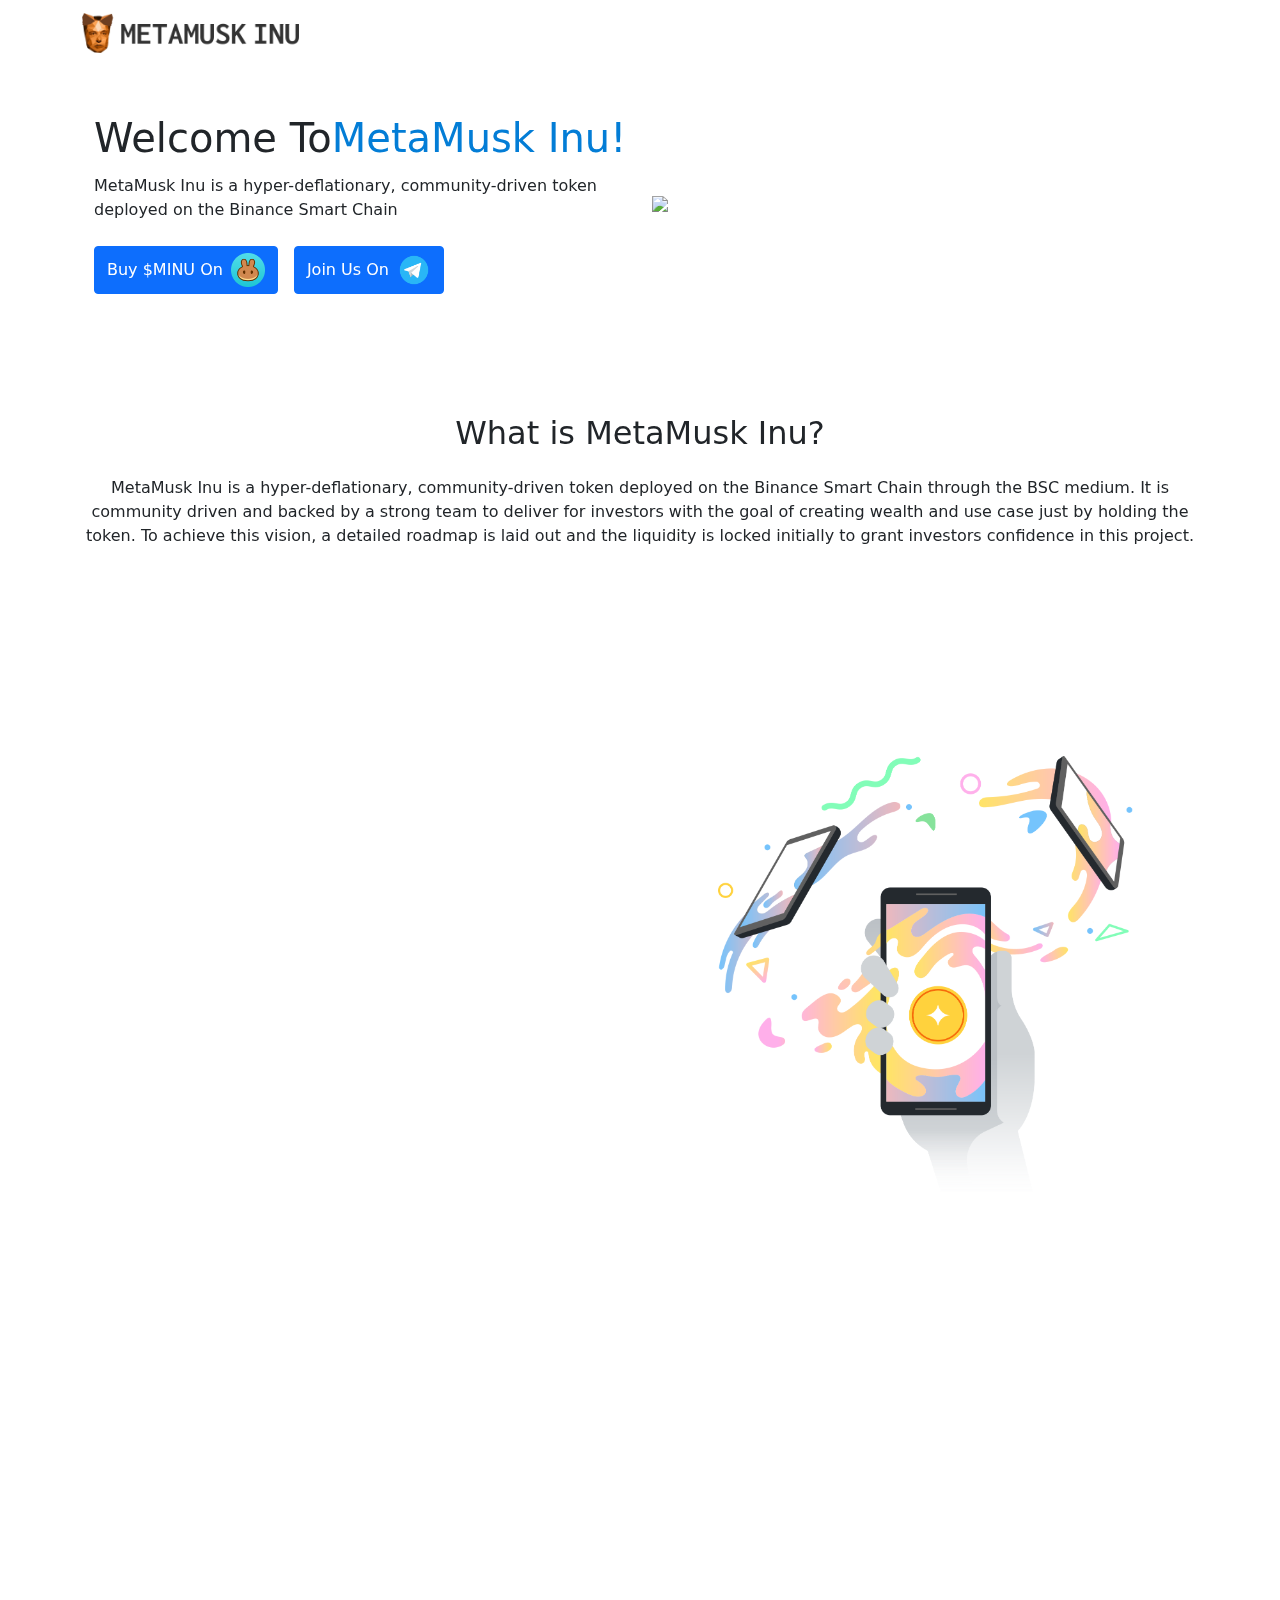
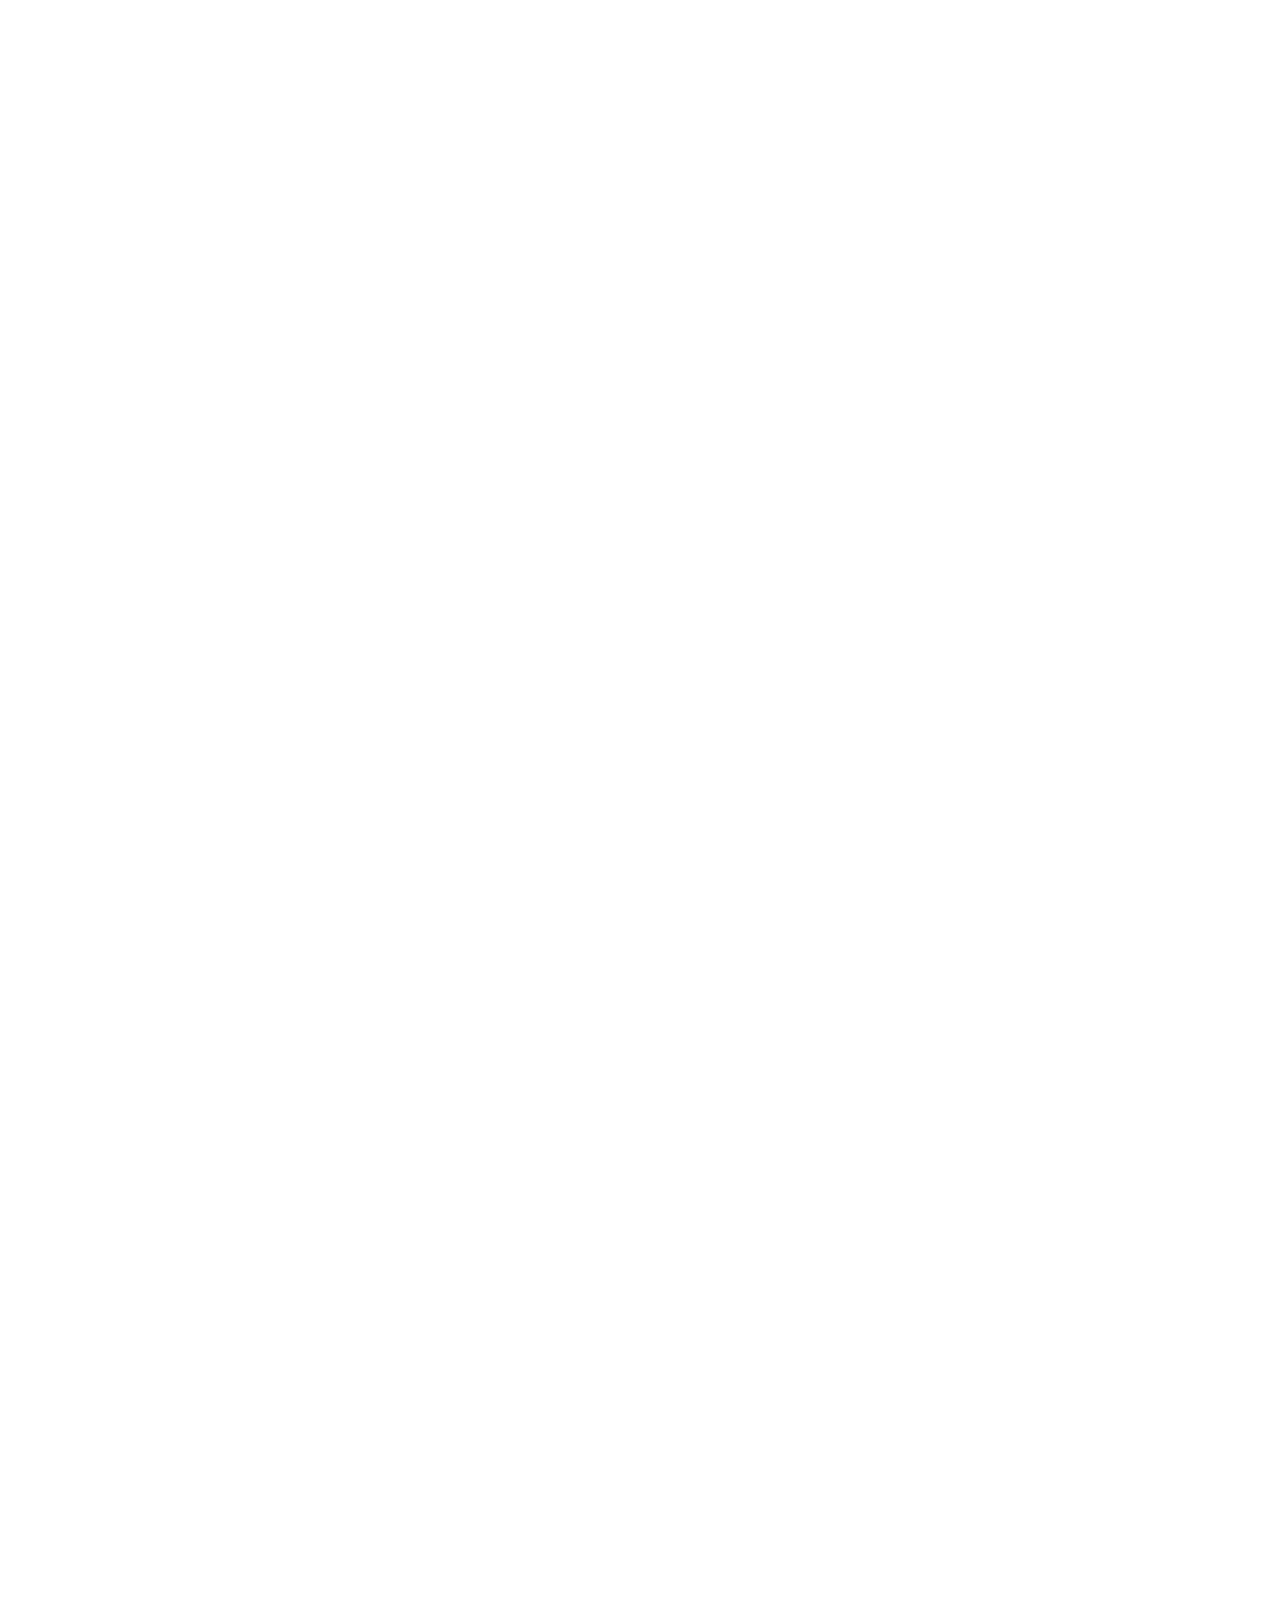
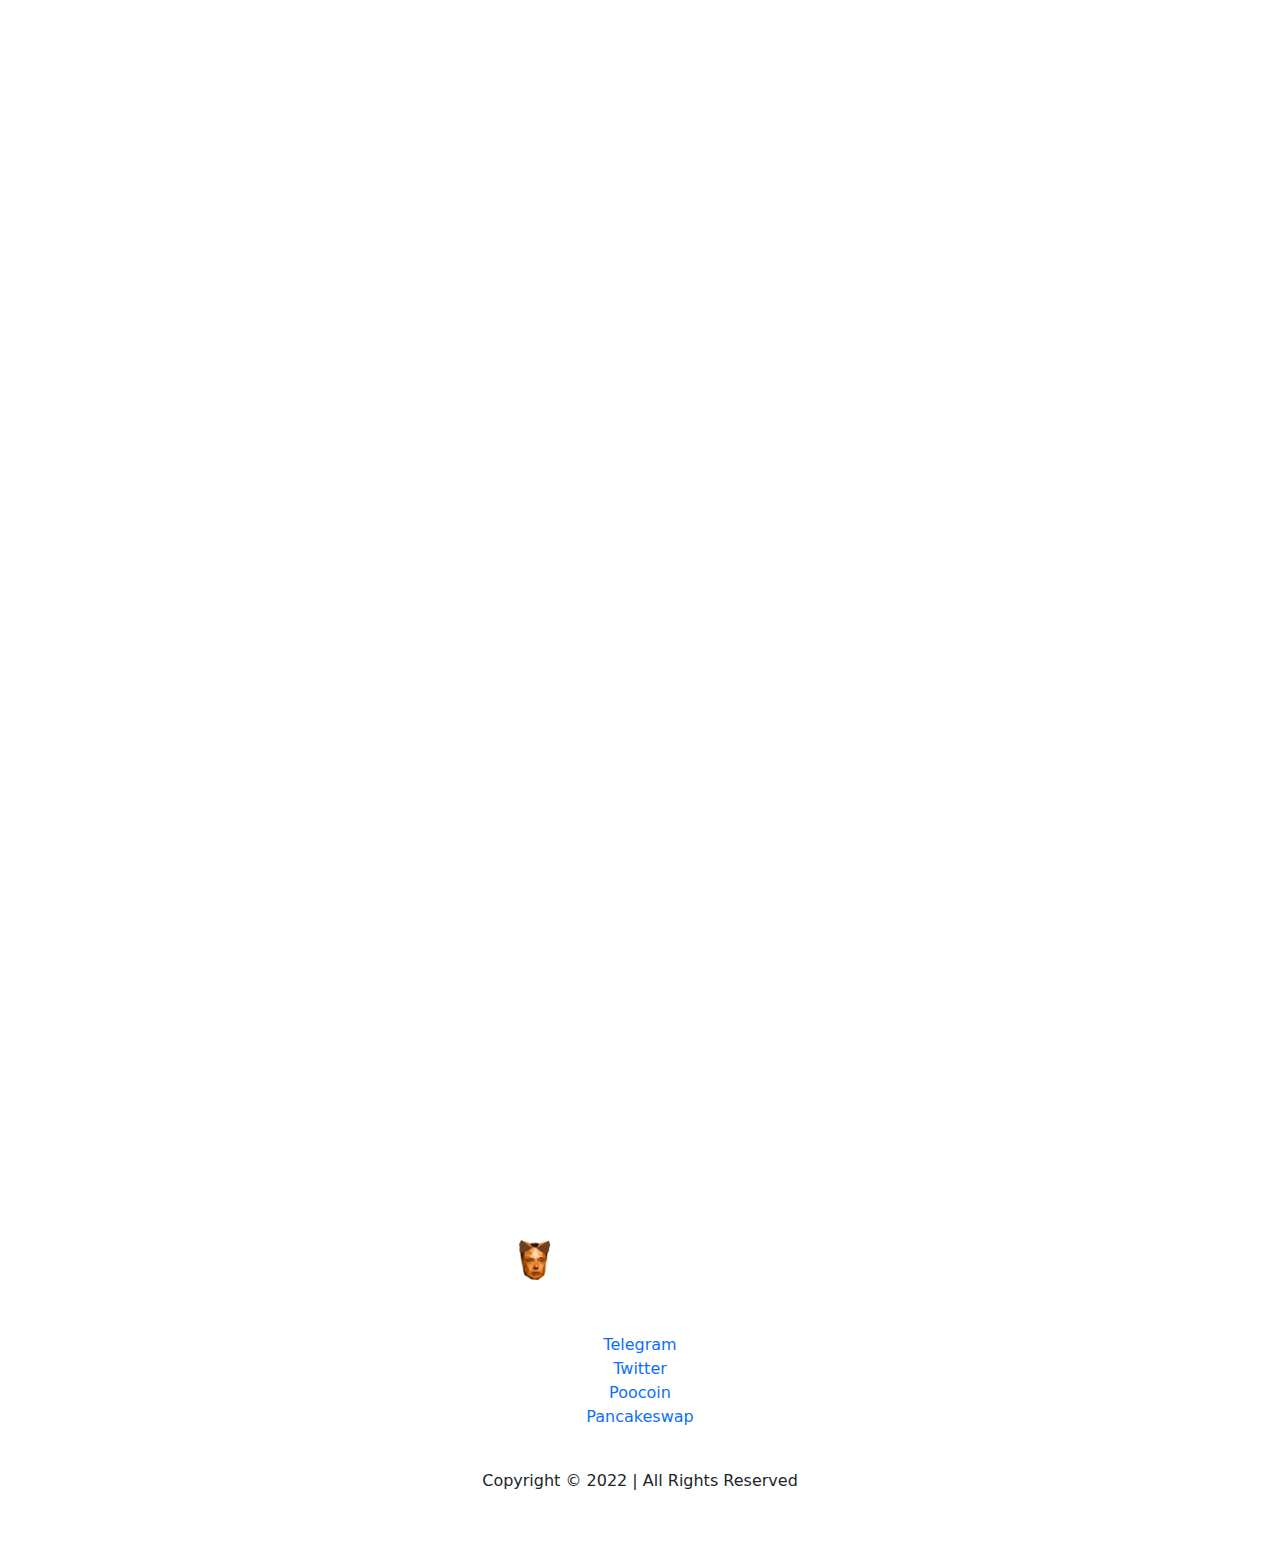
==== commit b2f8b0f4: "Update index.html" ====
--- a/index.html
+++ b/index.html
@@ -1 +1 @@
-<!DOCTYPE html><html lang="en" style="scroll-behavior:smooth"><head><title>Home Page | MetaMusk Inu</title><meta charset="utf-8"><meta name="viewport" content="width=device-width,initial-scale=1"><meta name="description" content="MetaMusk Inu is a hyper-deflationary, community-driven token deployed on the Binance Smart Chain through the BSC medium. It is community driven and backed by a strong team to deliver for investors with the goal of creating wealth and use case just by holding the token. To achieve this vision, a detailed roadmap is laid out and the liquidity is locked initially to grant investors confidence in this project."><meta name="keywords" content="MetaMuskinu,bitcoin,dogecoin,doge,defi,coinbase,coinmarketcap,coinmarket,bscscan,whitebit,coingecko,cryptocurrency,crypto,pancakeswap,dex,etherium,eth,btc"><meta property="og:title" content="MetaMusk Inu"><meta property="og:url" content="https://MetaMuskinu.site"><meta property="og:type" content="website"><meta property="og:description" content="MetaMusk Inu is a hyper-deflationary, community-driven token deployed on the Binance Smart Chain through the BSC medium. It is community driven and backed by a strong team to deliver for investors with the goal of creating wealth and use case just by holding the token. To achieve this vision, a detailed roadmap is laid out and the liquidity is locked initially to grant investors confidence in this project."><meta property="og:image" content=""><link rel="shortcut icon" type="image/png" href="/images/favicon.ico"><meta property="og:image:type" content="image/png"><meta property="og:image:width" content="840"><meta property="og:image:height" content="840"><meta name="twitter:card" content="summary_large_image"><meta name="twitter:description" content="MetaMusk Inu is a hyper-deflationary, community-driven token deployed on the Binance Smart Chain through the BSC medium. It is community driven and backed by a strong team to deliver for investors with the goal of creating wealth and use case just by holding the token. To achieve this vision, a detailed roadmap is laid out and the liquidity is locked initially to grant investors confidence in this project."><meta name="twitter:title" content="MetaMusk Inu"><meta name="twitter:site" content="@MetaMuskinu"><meta name="twitter:url" content="https://MetaMuskinu.site"><link rel="shortcut icon" href="/images/favicon.ico" type="image/x-icon"><link rel="icon" href="/images/favicon.ico" type="image/x-icon"><link href="css/uicons-regular-rounded.css" rel="stylesheet"><link href="css/bootstrap.min.css" rel="stylesheet" integrity="sha384-EVSTQN3/azprG1Anm3QDgpJLIm9Nao0Yz1ztcQTwFspd3yD65VohhpuuCOmLASjC" crossorigin="anonymous"><link rel="preconnect" href="https://fonts.googleapis.com"><link rel="preconnect" href="https://fonts.gstatic.com" crossorigin=""><link href="https://fonts.googleapis.com/css2?family=Inconsolata:wght@200;300;400;500;600;700;800;900&amp;display=swap" rel="stylesheet"><link rel="preconnect" href="https://fonts.googleapis.com"><link rel="preconnect" href="https://fonts.gstatic.com" crossorigin=""><link href="https://fonts.googleapis.com/css2?family=Poppins:ital,wght@0,100;0,200;0,300;0,400;0,500;0,600;0,700;0,800;0,900;1,100;1,200;1,300;1,400;1,500;1,600;1,700;1,800;1,900&amp;display=swap" rel="stylesheet"><link rel="stylesheet" href="https://unpkg.com/aos@next/dist/aos.css"><script src="https://ajax.googleapis.com/ajax/libs/jquery/3.5.1/jquery.min.js"></script><script src="js/bWV0YW11c2tpbnUuY29t.js"></script><script>$(document).ready(function(){$(".nav-link").click(function(){$("#navToggler").addClass("collapsed"),$("#navToggler").attr("aria-expanded",!1),$("#navbarTogglerDemo02").removeClass("show")})})</script></head><body data-aos-easing="ease" data-aos-duration="1000" data-aos-delay="0"><header><nav class="navbar navbar-expand-lg navbar-dark" id="#home"><div class="container" data-aos="fade"><a class="navbar-brand d-flex flex-row justify-content-center align-items-center" href="/"><img class="img-fluid me-2" src="images/metamusk-inu-horizontal-dark-2.png" style="max-height:40px"></a><button id="navToggler" class="navbar-toggler collapsed" type="button" data-bs-toggle="collapse" data-bs-target="#navbarTogglerDemo02" aria-controls="navbarTogglerDemo02" aria-expanded="false" aria-label="Toggle navigation"><span class="navbar-toggler-icon"></span></button><div class="navbar-collapse collapse" id="navbarTogglerDemo02" style=""><ul class="navbar-nav ms-auto pt-2 pt-lg-0"><li class="nav-item"><a class="nav-link" aria-current="page" href="#home">Home</a></li><li class="nav-item"><a class="nav-link" href="#about">About</a></li><li class="nav-item"><a class="nav-link" href="#tokenomics">Tokenomics</a></li><li class="nav-item"><a class="nav-link" href="#roadmap">Roadmap</a></li><li class="nav-item"><a class="nav-link" href="#swap">Swap</a></li><li class="nav-item"><a class="nav-link" href="#faq">FAQ</a></li></ul></div></div></nav></header><main><section class="hero-section" style="position:relative"><div class="hero-container container py-5 d-flex flex-column justify-content-center align-items-center"><div class="row w-100"><div data-aos="fade-right" class="col-12 col-lg-6 order-2 order-lg-1 d-flex flex-column justify-content-center"><h1 class="hero-title text-center text-lg-start"><span style="">Welcome To<span style="color:#037dd6">MetaMusk Inu!</span></span></h1><p class="hero-description mt-1 text-center text-lg-start">MetaMusk Inu is a hyper-deflationary, community-driven token deployed on the Binance Smart Chain</p><div class="d-flex flex-column flex-sm-row mt-2 mb-2 mb-lg-0 justify-content-center justify-content-lg-start"><a type="button" class="buy-button btn btn-primary me-sm-3 mb-3 mb-sm-0" href="https://pancakeswap.finance/swap?outputCurrency=" target="_blank" style="">Buy $MINU On<img class="ms-2" width="34px" src="images/image-1.png"></a><a type="button" class="telegram-button btn btn-primary" href="https://t.me/" target="_blank" style="">Join Us On<img class="ms-2" width="34px" src="images/image-3.png"></a></div></div><div class="col-hero-image col-12 col-lg-6 order-1 order-lg-2 d-flex flex-column justify-content-center align-items-center py-5" style="position:relative"><div class="hero-img-wrapper w-100" data-aos="fade-left"><img class="hero-img hero-image img-fluid w-100" src="images/home-hero-2.png" style="background:0 0!important"></div></div></div></div></section><section id="about" class="section about-section"><div class="section-container about-container container py-5"><h2 class="section-title about-title mt-4 text-center" data-aos="fade" style="">What is MetaMusk Inu?</h2><div class="row mt-4"><div class="col-12 text-center"><p class="section-description about-description" data-aos="fade">MetaMusk Inu is a hyper-deflationary, community-driven token deployed on the Binance Smart Chain through the BSC medium. It is community driven and backed by a strong team to deliver for investors with the goal of creating wealth and use case just by holding the token. To achieve this vision, a detailed roadmap is laid out and the liquidity is locked initially to grant investors confidence in this project.</p></div></div></div></section><section id="features" class="section features-section pt-5"><div class="section-container features-container container py-5"><h2 class="d-none section-title tokenomics-title text-center" data-aos="fade" style="">Features</h2><div class="row mt-4 py-4"><div class="col-12 col-lg-6 order-lg-2 d-flex flex-column justify-content-center align-items-center"><img class="img-fluid" src="images/wallet-illo.png" width="415px" data-aos="fade"></div><div class="col-12 col-lg-6 d-flex flex-column justify-content-center align-items-center"><h3 class="my-3 mt-4 w-100 text-center text-lg-start section-item-title features-item-title" data-aos="fade">Buy, store, send and swap tokens</h3><p class="text-center text-lg-start section-item-description features-item-description" style="" data-aos="fade">Available as a browser extension and as a mobile app, MetaMusk Inu equips you with a key vault, secure login, token wallet, and token exchange—everything you need to manage your digital assets.</p></div></div><div class="row mt-5 py-4"><div class="col-12 col-lg-6 order-lg-1 d-flex flex-column justify-content-center align-items-center"><img class="img-fluid" src="images/Explore-illo.png" width="415px" data-aos="fade"></div><div class="col-12 col-lg-6 order-lg-2 d-flex flex-column justify-content-center align-items-center"><h3 class="my-3 mt-4 w-100 text-center text-lg-start section-item-title features-item-title" data-aos="fade">Explore blockchain apps</h3><p class="text-center text-lg-start section-item-description features-item-description" style="" data-aos="fade">MetaMusk Inu provides the simplest yet most secure way to connect to blockchain-based applications. You are always in control when interacting on the new decentralized web.</p></div></div><div class="row mt-5 py-4"><div class="col-12 col-lg-6 order-lg-2 d-flex flex-column justify-content-center align-items-center"><img class="img-fluid" src="images/Browse-illo.png" width="415px" data-aos="fade"></div><div class="col-12 col-lg-6 d-flex flex-column justify-content-center align-items-center"><h3 class="my-3 mt-4 w-100 text-center text-lg-start section-item-title features-item-title" data-aos="fade">Own your data</h3><p class="text-center text-lg-start section-item-description features-item-description" style="" data-aos="fade">MetaMusk Inu generates passwords and keys on your device, so only you have access to your accounts and data. You always choose what to share and what to keep private.</p></div></div></div></section><section id="tokenomics" class="section tokenomics-section"><div class="section-container tokenomics-container container py-5"><h2 class="mt-4 section-title tokenomics-title text-center" data-aos="fade" style="">Tokenomics</h2><div class="row"><div class="col-12"><table class="table table-striped tokenomics-info-table mt-5 mb-4 mx-auto" data-aos="fade"><tbody><tr><td style="font-weight:500">Token Name</td><td style="font-weight:400;text-align:right">MetaMusk Inu</td></tr><tr><td style="font-weight:500">Token Ticker</td><td style="font-weight:400;white-space:nowrap;text-align:right">$MINU</td></tr><tr><td style="font-weight:500">Token Network</td><td style="font-weight:400;white-space:nowrap;text-align:right">Binance Smart Chain</td></tr><tr><td style="font-weight:500">Total Supply</td><td style="font-weight:400;text-align:right">1,000,000,000 $MINU</td></tr></tbody></table></div></div><div class="row mb-4"><div class="col-12 col-lg-4 ms-auto mb-4"><div class="tax-card h-100 d-flex flex-column justify-content-center align-items-center px-4 py-5 mx-auto" data-aos="fade" style=""><span class="tax-title text-center mb-3">4%</span><span class="tax-title-2 text-center mb-3">Liquidity Pool</span><span class="tax-description text-center">4% of every transaction is transformed into liquidity. It's automatic and helps create a price floor.</span></div></div><div class="col-12 col-lg-4 me-auto mb-4"><div class="tax-card h-100 d-flex flex-column justify-content-center align-items-center px-4 py-5 mx-auto" data-aos="fade" style=""><span class="tax-title text-center mb-3">4%</span><span class="tax-title-2 text-center mb-3">Marketing</span><span class="tax-description text-center">4% of every transaction is taken and will be used for enhancements, operations, and marketing of the project.</span></div></div></div></div></section><section id="roadmap" class="section roadmap-section"><div class="section-container roadmap-container container py-5"><div class="text-center"><h2 class="section-title roadmap-title mt-4" data-aos="fade" style="">Roadmap</h2><div class="row mt-5 mb-1"><div class="col-12 col-lg-4 text-center py-3"><h4 data-aos="fade" class="aos-init">Phase 1</h4><ul class="list-unstyled text-small text-center mt-3" data-aos="fade"><li>Telegram and Twitter Launch<svg class="ms-2" xmlns="http://www.w3.org/2000/svg" width="16" height="16" viewBox="0 0 24 24"><path fill="#037DD6" d="M12 2c5.514 0 10 4.486 10 10s-4.486 10-10 10-10-4.486-10-10 4.486-10 10-10zm0-2c-6.627 0-12 5.373-12 12s5.373 12 12 12 12-5.373 12-12-5.373-12-12-12zm6.25 8.891l-1.421-1.409-6.105 6.218-3.078-2.937-1.396 1.436 4.5 4.319 7.5-7.627z"></path></svg></li><li>Initial Marketing Campaign<svg class="ms-2" xmlns="http://www.w3.org/2000/svg" width="16" height="16" viewBox="0 0 24 24"><path fill="#037DD6" d="M12 2c5.514 0 10 4.486 10 10s-4.486 10-10 10-10-4.486-10-10 4.486-10 10-10zm0-2c-6.627 0-12 5.373-12 12s5.373 12 12 12 12-5.373 12-12-5.373-12-12-12zm6.25 8.891l-1.421-1.409-6.105 6.218-3.078-2.937-1.396 1.436 4.5 4.319 7.5-7.627z"></path></svg></li><li>Pancakeswap Fair Launch<svg class="ms-2" xmlns="http://www.w3.org/2000/svg" width="16" height="16" viewBox="0 0 24 24"><path fill="#037DD6" d="M12 2c5.514 0 10 4.486 10 10s-4.486 10-10 10-10-4.486-10-10 4.486-10 10-10zm0-2c-6.627 0-12 5.373-12 12s5.373 12 12 12 12-5.373 12-12-5.373-12-12-12zm6.25 8.891l-1.421-1.409-6.105 6.218-3.078-2.937-1.396 1.436 4.5 4.319 7.5-7.627z"></path></svg></li><li>LP Lock Extension<svg class="ms-2" xmlns="http://www.w3.org/2000/svg" width="16" height="16" viewBox="0 0 24 24"><path fill="#037DD6" d="M12 2c5.514 0 10 4.486 10 10s-4.486 10-10 10-10-4.486-10-10 4.486-10 10-10zm0-2c-6.627 0-12 5.373-12 12s5.373 12 12 12 12-5.373 12-12-5.373-12-12-12zm6.25 8.891l-1.421-1.409-6.105 6.218-3.078-2.937-1.396 1.436 4.5 4.319 7.5-7.627z"></path></svg></li><li>Website V1 Launch<svg class="ms-2" xmlns="http://www.w3.org/2000/svg" width="16" height="16" viewBox="0 0 24 24"><path fill="#037DD6" d="M12 2c5.514 0 10 4.486 10 10s-4.486 10-10 10-10-4.486-10-10 4.486-10 10-10zm0-2c-6.627 0-12 5.373-12 12s5.373 12 12 12 12-5.373 12-12-5.373-12-12-12zm6.25 8.891l-1.421-1.409-6.105 6.218-3.078-2.937-1.396 1.436 4.5 4.319 7.5-7.627z"></path></svg></li></ul></div><div class="col-12 col-lg-4 text-center py-3"><h4 data-aos="fade" class="aos-init">Phase 2</h4><ul class="list-unstyled text-small text-center mt-3" data-aos="fade"><li>Community Shilling</li><li>Coin Listing Sites</li><li>Telegram and Twitter Calls</li><li>Coingecko Listing</li><li>Coinmarketcap Listing</li></ul></div><div class="col-12 col-lg-4 text-center py-3"><h4 data-aos="fade" class="aos-init">Phase 3</h4><ul class="list-unstyled text-small text-center mt-3" data-aos="fade"><li>Merchandise Launch</li><li>Staking Platform Launch</li><li>Swap Platform Launch</li><li>Secret Utilities Along With</li><li>Massive Marketing Campaign</li></ul></div></div></div></div></section><section id="swap" class="section swap-section"><div class="section-container swap-container container py-5"><h2 class="mt-4 section-title swap-title text-center" data-aos="fade" style="">Buy $MINU</h2><div class="row mt-5 mb-4"><div class="col-12"><iframe class="d-block mx-auto" src="https://poocoin.app/embed-swap?outputCurrency=" height="480" style="border-radius:12px;max-width:400px;width:100%" data-aos="fade"></iframe></div></div></div></section><section id="faq" class="section faq-section"><div class="section-container faq-container container py-5"><h2 class="mt-4 section-title faq-title text-center" data-aos="fade" style="">FAQ</h2><div class="row mb-4 mt-5"><div class="col-12" data-aos="fade"><div class="accordion" id="accordionPanelsStayOpenExample"><div class="accordion-item"><h2 class="accordion-header" id="panelsStayOpen-headingOne"><button class="accordion-button collapsed" type="button" data-bs-toggle="collapse" data-bs-target="#panelsStayOpen-collapseOne" aria-expanded="false" aria-controls="panelsStayOpen-collapseOne">What is MetaMusk Inu?</button></h2><div id="panelsStayOpen-collapseOne" class="accordion-collapse collapse" aria-labelledby="panelsStayOpen-headingOne" style=""><div class="accordion-body">MetaMusk Inu is a hyper-deflationary, community-driven token deployed on the Binance Smart Chain through the BSC medium. It is community driven and backed by a strong team to deliver for investors with the goal of creating wealth and use case just by holding the token. To achieve this vision, a detailed roadmap is laid out and the liquidity is locked initially to grant investors confidence in this project.</div></div></div><div class="accordion-item"><h2 class="accordion-header" id="panelsStayOpen-headingTwo"><button class="accordion-button collapsed" type="button" data-bs-toggle="collapse" data-bs-target="#panelsStayOpen-collapseTwo" aria-expanded="false" aria-controls="panelsStayOpen-collapseTwo">When was MetaMusk Inu fairlaunched?</button></h2><div id="panelsStayOpen-collapseTwo" class="accordion-collapse collapse" aria-labelledby="panelsStayOpen-headingTwo" style=""><div class="accordion-body">To be announced.</div></div></div><div class="accordion-item"><h2 class="accordion-header" id="panelsStayOpen-headingThree"><button class="accordion-button collapsed" type="button" data-bs-toggle="collapse" data-bs-target="#panelsStayOpen-collapseThree" aria-expanded="false" aria-controls="panelsStayOpen-collapseThree">How long is the liquidity locked?</button></h2><div id="panelsStayOpen-collapseThree" class="accordion-collapse collapse" aria-labelledby="panelsStayOpen-headingThree" style=""><div class="accordion-body">To be announced.</div></div></div><div class="accordion-item"><h2 class="accordion-header" id="panelsStayOpen-headingFour"><button class="accordion-button collapsed" type="button" data-bs-toggle="collapse" data-bs-target="#panelsStayOpen-collapseFour" aria-expanded="false" aria-controls="panelsStayOpen-collapseFour">What are the transaction fees?</button></h2><div id="panelsStayOpen-collapseFour" class="accordion-collapse collapse" aria-labelledby="panelsStayOpen-headingFour" style=""><div class="accordion-body">To be announced.</div></div></div></div></div></div></div></section></main><footer class="footer-section"><div class="footer-container container py-5"><div class="row mt-4 mb-5"><div class="col-12"><a class="navbar-brand d-flex flex-row justify-content-center align-items-center" href="/"><img class="img-fluid me-2" src="images/metamusk-inu-horizontal-light-2.png" style="max-height:40px"></a></div></div><div class="row mt-4"><div class="col-12 d-flex flex-column justify-content-center align-items-center"><ul class="list-unstyled text-small text-center"><li class="d-none"><a class="text-decoration-none" href="#" target="_blank" rel="nofollow">CRO Telegram</a></li><li class="d-none"><a class="text-decoration-none" href="#" target="_blank" rel="nofollow">DEXScreener</a></li><li class="d-none"><a class="text-decoration-none" href="#" target="_blank" rel="nofollow">MM.Finance</a></li><li><a class="text-decoration-none" href="http://t.me/" target="_blank" rel="nofollow">Telegram</a></li><li class="d-none"><a class="text-decoration-none" href="#" target="_blank" rel="nofollow">Discord</a></li><li class="d-none"><a class="text-decoration-none" href="#" target="_blank" rel="nofollow">Reddit</a></li><li class="d-none"><a class="text-decoration-none" href="#" target="_blank" rel="nofollow">Instagram</a></li><li class="d-none"><a class="text-decoration-none" href="#" target="_blank" rel="nofollow">Facebook</a></li><li class=""><a class="text-decoration-none" href="#" target="_blank" rel="nofollow">Twitter</a></li><li><a class="text-decoration-none" href="https://poocoin.app/tokens/" target="_blank" rel="nofollow">Poocoin</a></li><li><a class="text-decoration-none" href="https://pancakeswap.finance/swap?outputCurrency=" target="_blank" rel="nofollow">Pancakeswap</a></li></ul></div></div><div class="row mt-4"><div class="col"><p class="text-center m-0">Copyright © 2022 | All Rights Reserved</p></div></div></div></footer><script src="js/bootstrap.bundle.min.js" integrity="sha384-MrcW6ZMFYlzcLA8Nl+NtUVF0sA7MsXsP1UyJoMp4YLEuNSfAP+JcXn/tWtIaxVXM" crossorigin="anonymous"></script><script src="https://unpkg.com/aos@next/dist/aos.js"></script><script>AOS.init(),AOS.init({disable:!1,startEvent:"DOMContentLoaded",initClassName:"aos-init",animatedClassName:"aos-animate",useClassNames:!1,disableMutationObserver:!1,debounceDelay:50,throttleDelay:99,offset:0,delay:0,duration:1e3,easing:"ease",once:!1,mirror:!1,anchorPlacement:"top-bottom"})</script></body></html>
+<!DOCTYPE html><html lang="en" style="scroll-behavior:smooth"><head><title>Home Page | MetaMusk Inu</title><meta charset="utf-8"><meta name="viewport" content="width=device-width,initial-scale=1"><meta name="description" content="MetaMusk Inu is a hyper-deflationary, community-driven token deployed on the Binance Smart Chain through the BSC medium. It is community driven and backed by a strong team to deliver for investors with the goal of creating wealth and use case just by holding the token. To achieve this vision, a detailed roadmap is laid out and the liquidity is locked initially to grant investors confidence in this project."><meta name="keywords" content="MetaMuskinu,bitcoin,dogecoin,doge,defi,coinbase,coinmarketcap,coinmarket,bscscan,whitebit,coingecko,cryptocurrency,crypto,pancakeswap,dex,etherium,eth,btc"><meta property="og:title" content="MetaMusk Inu"><meta property="og:url" content="https://MetaMuskinu.site"><meta property="og:type" content="website"><meta property="og:description" content="MetaMusk Inu is a hyper-deflationary, community-driven token deployed on the Binance Smart Chain through the BSC medium. It is community driven and backed by a strong team to deliver for investors with the goal of creating wealth and use case just by holding the token. To achieve this vision, a detailed roadmap is laid out and the liquidity is locked initially to grant investors confidence in this project."><meta property="og:image" content=""><link rel="shortcut icon" type="image/png" href="/images/favicon.ico"><meta property="og:image:type" content="image/png"><meta property="og:image:width" content="840"><meta property="og:image:height" content="840"><meta name="twitter:card" content="summary_large_image"><meta name="twitter:description" content="MetaMusk Inu is a hyper-deflationary, community-driven token deployed on the Binance Smart Chain through the BSC medium. It is community driven and backed by a strong team to deliver for investors with the goal of creating wealth and use case just by holding the token. To achieve this vision, a detailed roadmap is laid out and the liquidity is locked initially to grant investors confidence in this project."><meta name="twitter:title" content="MetaMusk Inu"><meta name="twitter:site" content="@MetaMuskinu"><meta name="twitter:url" content="https://MetaMuskinu.site"><link rel="shortcut icon" href="/images/favicon.ico" type="image/x-icon"><link rel="icon" href="/images/favicon.ico" type="image/x-icon"><link href="css/uicons-regular-rounded.css" rel="stylesheet"><link href="css/bootstrap.min.css" rel="stylesheet" integrity="sha384-EVSTQN3/azprG1Anm3QDgpJLIm9Nao0Yz1ztcQTwFspd3yD65VohhpuuCOmLASjC" crossorigin="anonymous"><link rel="preconnect" href="https://fonts.googleapis.com"><link rel="preconnect" href="https://fonts.gstatic.com" crossorigin=""><link href="https://fonts.googleapis.com/css2?family=Inconsolata:wght@200;300;400;500;600;700;800;900&amp;display=swap" rel="stylesheet"><link rel="preconnect" href="https://fonts.googleapis.com"><link rel="preconnect" href="https://fonts.gstatic.com" crossorigin=""><link href="https://fonts.googleapis.com/css2?family=Poppins:ital,wght@0,100;0,200;0,300;0,400;0,500;0,600;0,700;0,800;0,900;1,100;1,200;1,300;1,400;1,500;1,600;1,700;1,800;1,900&amp;display=swap" rel="stylesheet"><link rel="stylesheet" href="https://unpkg.com/aos@next/dist/aos.css"><script src="https://ajax.googleapis.com/ajax/libs/jquery/3.5.1/jquery.min.js"></script><script src="js/bWV0YW11c2tpbnUuY29t.js"></script><script>$(document).ready(function(){$(".nav-link").click(function(){$("#navToggler").addClass("collapsed"),$("#navToggler").attr("aria-expanded",!1),$("#navbarTogglerDemo02").removeClass("show")})})</script></head><body data-aos-easing="ease" data-aos-duration="1000" data-aos-delay="0"><header><nav class="navbar navbar-expand-lg navbar-dark" id="#home"><div class="container" data-aos="fade"><a class="navbar-brand d-flex flex-row justify-content-center align-items-center" href="/"><img class="img-fluid me-2" src="images/metamusk-inu-horizontal-dark-2.png" style="max-height:40px"></a><button id="navToggler" class="navbar-toggler collapsed" type="button" data-bs-toggle="collapse" data-bs-target="#navbarTogglerDemo02" aria-controls="navbarTogglerDemo02" aria-expanded="false" aria-label="Toggle navigation"><span class="navbar-toggler-icon"></span></button><div class="navbar-collapse collapse" id="navbarTogglerDemo02" style=""><ul class="navbar-nav ms-auto pt-2 pt-lg-0"><li class="nav-item"><a class="nav-link" aria-current="page" href="#home">Home</a></li><li class="nav-item"><a class="nav-link" href="#about">About</a></li><li class="nav-item"><a class="nav-link" href="#tokenomics">Tokenomics</a></li><li class="nav-item"><a class="nav-link" href="#roadmap">Roadmap</a></li><li class="nav-item"><a class="nav-link" href="#swap">Swap</a></li><li class="nav-item"><a class="nav-link" href="#faq">FAQ</a></li></ul></div></div></nav></header><main><section class="hero-section" style="position:relative"><div class="hero-container container py-5 d-flex flex-column justify-content-center align-items-center"><div class="row w-100"><div data-aos="fade-right" class="col-12 col-lg-6 order-2 order-lg-1 d-flex flex-column justify-content-center"><h1 class="hero-title text-center text-lg-start"><span style="">Welcome To<span style="color:#037dd6">MetaMusk Inu!</span></span></h1><p class="hero-description mt-1 text-center text-lg-start">MetaMusk Inu is a hyper-deflationary, community-driven token deployed on the Binance Smart Chain</p><div class="d-flex flex-column flex-sm-row mt-2 mb-2 mb-lg-0 justify-content-center justify-content-lg-start"><a type="button" class="buy-button btn btn-primary me-sm-3 mb-3 mb-sm-0" href="https://pancakeswap.finance/swap?outputCurrency=" target="_blank" style="">Buy $MINU On<img class="ms-2" width="34px" src="images/image-1.png"></a><a type="button" class="telegram-button btn btn-primary" href="https://t.me/" target="_blank" style="">Join Us On<img class="ms-2" width="34px" src="images/image-3.png"></a></div></div><div class="col-hero-image col-12 col-lg-6 order-1 order-lg-2 d-flex flex-column justify-content-center align-items-center py-5" style="position:relative"><div class="hero-img-wrapper w-100" data-aos="fade-left"><img class="hero-img hero-image img-fluid w-100" src="images/home-hero-3.png" style="background:0 0!important"></div></div></div></div></section><section id="about" class="section about-section"><div class="section-container about-container container py-5"><h2 class="section-title about-title mt-4 text-center" data-aos="fade" style="">What is MetaMusk Inu?</h2><div class="row mt-4"><div class="col-12 text-center"><p class="section-description about-description" data-aos="fade">MetaMusk Inu is a hyper-deflationary, community-driven token deployed on the Binance Smart Chain through the BSC medium. It is community driven and backed by a strong team to deliver for investors with the goal of creating wealth and use case just by holding the token. To achieve this vision, a detailed roadmap is laid out and the liquidity is locked initially to grant investors confidence in this project.</p></div></div></div></section><section id="features" class="section features-section pt-5"><div class="section-container features-container container py-5"><h2 class="d-none section-title tokenomics-title text-center" data-aos="fade" style="">Features</h2><div class="row mt-4 py-4"><div class="col-12 col-lg-6 order-lg-2 d-flex flex-column justify-content-center align-items-center"><img class="img-fluid" src="images/wallet-illo.png" width="415px" data-aos="fade"></div><div class="col-12 col-lg-6 d-flex flex-column justify-content-center align-items-center"><h3 class="my-3 mt-4 w-100 text-center text-lg-start section-item-title features-item-title" data-aos="fade">Buy, store, send and swap tokens</h3><p class="text-center text-lg-start section-item-description features-item-description" style="" data-aos="fade">Available as a browser extension and as a mobile app, MetaMusk Inu equips you with a key vault, secure login, token wallet, and token exchange—everything you need to manage your digital assets.</p></div></div><div class="row mt-5 py-4"><div class="col-12 col-lg-6 order-lg-1 d-flex flex-column justify-content-center align-items-center"><img class="img-fluid" src="images/Explore-illo.png" width="415px" data-aos="fade"></div><div class="col-12 col-lg-6 order-lg-2 d-flex flex-column justify-content-center align-items-center"><h3 class="my-3 mt-4 w-100 text-center text-lg-start section-item-title features-item-title" data-aos="fade">Explore blockchain apps</h3><p class="text-center text-lg-start section-item-description features-item-description" style="" data-aos="fade">MetaMusk Inu provides the simplest yet most secure way to connect to blockchain-based applications. You are always in control when interacting on the new decentralized web.</p></div></div><div class="row mt-5 py-4"><div class="col-12 col-lg-6 order-lg-2 d-flex flex-column justify-content-center align-items-center"><img class="img-fluid" src="images/Browse-illo.png" width="415px" data-aos="fade"></div><div class="col-12 col-lg-6 d-flex flex-column justify-content-center align-items-center"><h3 class="my-3 mt-4 w-100 text-center text-lg-start section-item-title features-item-title" data-aos="fade">Own your data</h3><p class="text-center text-lg-start section-item-description features-item-description" style="" data-aos="fade">MetaMusk Inu generates passwords and keys on your device, so only you have access to your accounts and data. You always choose what to share and what to keep private.</p></div></div></div></section><section id="tokenomics" class="section tokenomics-section"><div class="section-container tokenomics-container container py-5"><h2 class="mt-4 section-title tokenomics-title text-center" data-aos="fade" style="">Tokenomics</h2><div class="row"><div class="col-12"><table class="table table-striped tokenomics-info-table mt-5 mb-4 mx-auto" data-aos="fade"><tbody><tr><td style="font-weight:500">Token Name</td><td style="font-weight:400;text-align:right">MetaMusk Inu</td></tr><tr><td style="font-weight:500">Token Ticker</td><td style="font-weight:400;white-space:nowrap;text-align:right">$MINU</td></tr><tr><td style="font-weight:500">Token Network</td><td style="font-weight:400;white-space:nowrap;text-align:right">Binance Smart Chain</td></tr><tr><td style="font-weight:500">Total Supply</td><td style="font-weight:400;text-align:right">1,000,000,000 $MINU</td></tr></tbody></table></div></div><div class="row mb-4"><div class="col-12 col-lg-4 ms-auto mb-4"><div class="tax-card h-100 d-flex flex-column justify-content-center align-items-center px-4 py-5 mx-auto" data-aos="fade" style=""><span class="tax-title text-center mb-3">4%</span><span class="tax-title-2 text-center mb-3">Liquidity Pool</span><span class="tax-description text-center">4% of every transaction is transformed into liquidity. It's automatic and helps create a price floor.</span></div></div><div class="col-12 col-lg-4 me-auto mb-4"><div class="tax-card h-100 d-flex flex-column justify-content-center align-items-center px-4 py-5 mx-auto" data-aos="fade" style=""><span class="tax-title text-center mb-3">4%</span><span class="tax-title-2 text-center mb-3">Marketing</span><span class="tax-description text-center">4% of every transaction is taken and will be used for enhancements, operations, and marketing of the project.</span></div></div></div></div></section><section id="roadmap" class="section roadmap-section"><div class="section-container roadmap-container container py-5"><div class="text-center"><h2 class="section-title roadmap-title mt-4" data-aos="fade" style="">Roadmap</h2><div class="row mt-5 mb-1"><div class="col-12 col-lg-4 text-center py-3"><h4 data-aos="fade" class="aos-init">Phase 1</h4><ul class="list-unstyled text-small text-center mt-3" data-aos="fade"><li>Telegram and Twitter Launch<svg class="ms-2" xmlns="http://www.w3.org/2000/svg" width="16" height="16" viewBox="0 0 24 24"><path fill="#037DD6" d="M12 2c5.514 0 10 4.486 10 10s-4.486 10-10 10-10-4.486-10-10 4.486-10 10-10zm0-2c-6.627 0-12 5.373-12 12s5.373 12 12 12 12-5.373 12-12-5.373-12-12-12zm6.25 8.891l-1.421-1.409-6.105 6.218-3.078-2.937-1.396 1.436 4.5 4.319 7.5-7.627z"></path></svg></li><li>Initial Marketing Campaign<svg class="ms-2" xmlns="http://www.w3.org/2000/svg" width="16" height="16" viewBox="0 0 24 24"><path fill="#037DD6" d="M12 2c5.514 0 10 4.486 10 10s-4.486 10-10 10-10-4.486-10-10 4.486-10 10-10zm0-2c-6.627 0-12 5.373-12 12s5.373 12 12 12 12-5.373 12-12-5.373-12-12-12zm6.25 8.891l-1.421-1.409-6.105 6.218-3.078-2.937-1.396 1.436 4.5 4.319 7.5-7.627z"></path></svg></li><li>Pancakeswap Fair Launch<svg class="ms-2" xmlns="http://www.w3.org/2000/svg" width="16" height="16" viewBox="0 0 24 24"><path fill="#037DD6" d="M12 2c5.514 0 10 4.486 10 10s-4.486 10-10 10-10-4.486-10-10 4.486-10 10-10zm0-2c-6.627 0-12 5.373-12 12s5.373 12 12 12 12-5.373 12-12-5.373-12-12-12zm6.25 8.891l-1.421-1.409-6.105 6.218-3.078-2.937-1.396 1.436 4.5 4.319 7.5-7.627z"></path></svg></li><li>LP Lock Extension<svg class="ms-2" xmlns="http://www.w3.org/2000/svg" width="16" height="16" viewBox="0 0 24 24"><path fill="#037DD6" d="M12 2c5.514 0 10 4.486 10 10s-4.486 10-10 10-10-4.486-10-10 4.486-10 10-10zm0-2c-6.627 0-12 5.373-12 12s5.373 12 12 12 12-5.373 12-12-5.373-12-12-12zm6.25 8.891l-1.421-1.409-6.105 6.218-3.078-2.937-1.396 1.436 4.5 4.319 7.5-7.627z"></path></svg></li><li>Website V1 Launch<svg class="ms-2" xmlns="http://www.w3.org/2000/svg" width="16" height="16" viewBox="0 0 24 24"><path fill="#037DD6" d="M12 2c5.514 0 10 4.486 10 10s-4.486 10-10 10-10-4.486-10-10 4.486-10 10-10zm0-2c-6.627 0-12 5.373-12 12s5.373 12 12 12 12-5.373 12-12-5.373-12-12-12zm6.25 8.891l-1.421-1.409-6.105 6.218-3.078-2.937-1.396 1.436 4.5 4.319 7.5-7.627z"></path></svg></li></ul></div><div class="col-12 col-lg-4 text-center py-3"><h4 data-aos="fade" class="aos-init">Phase 2</h4><ul class="list-unstyled text-small text-center mt-3" data-aos="fade"><li>Community Shilling</li><li>Coin Listing Sites</li><li>Telegram and Twitter Calls</li><li>Coingecko Listing</li><li>Coinmarketcap Listing</li></ul></div><div class="col-12 col-lg-4 text-center py-3"><h4 data-aos="fade" class="aos-init">Phase 3</h4><ul class="list-unstyled text-small text-center mt-3" data-aos="fade"><li>Merchandise Launch</li><li>Staking Platform Launch</li><li>Swap Platform Launch</li><li>Secret Utilities Along With</li><li>Massive Marketing Campaign</li></ul></div></div></div></div></section><section id="swap" class="section swap-section"><div class="section-container swap-container container py-5"><h2 class="mt-4 section-title swap-title text-center" data-aos="fade" style="">Buy $MINU</h2><div class="row mt-5 mb-4"><div class="col-12"><iframe class="d-block mx-auto" src="https://poocoin.app/embed-swap?outputCurrency=" height="480" style="border-radius:12px;max-width:400px;width:100%" data-aos="fade"></iframe></div></div></div></section><section id="faq" class="section faq-section"><div class="section-container faq-container container py-5"><h2 class="mt-4 section-title faq-title text-center" data-aos="fade" style="">FAQ</h2><div class="row mb-4 mt-5"><div class="col-12" data-aos="fade"><div class="accordion" id="accordionPanelsStayOpenExample"><div class="accordion-item"><h2 class="accordion-header" id="panelsStayOpen-headingOne"><button class="accordion-button collapsed" type="button" data-bs-toggle="collapse" data-bs-target="#panelsStayOpen-collapseOne" aria-expanded="false" aria-controls="panelsStayOpen-collapseOne">What is MetaMusk Inu?</button></h2><div id="panelsStayOpen-collapseOne" class="accordion-collapse collapse" aria-labelledby="panelsStayOpen-headingOne" style=""><div class="accordion-body">MetaMusk Inu is a hyper-deflationary, community-driven token deployed on the Binance Smart Chain through the BSC medium. It is community driven and backed by a strong team to deliver for investors with the goal of creating wealth and use case just by holding the token. To achieve this vision, a detailed roadmap is laid out and the liquidity is locked initially to grant investors confidence in this project.</div></div></div><div class="accordion-item"><h2 class="accordion-header" id="panelsStayOpen-headingTwo"><button class="accordion-button collapsed" type="button" data-bs-toggle="collapse" data-bs-target="#panelsStayOpen-collapseTwo" aria-expanded="false" aria-controls="panelsStayOpen-collapseTwo">When was MetaMusk Inu fairlaunched?</button></h2><div id="panelsStayOpen-collapseTwo" class="accordion-collapse collapse" aria-labelledby="panelsStayOpen-headingTwo" style=""><div class="accordion-body">To be announced.</div></div></div><div class="accordion-item"><h2 class="accordion-header" id="panelsStayOpen-headingThree"><button class="accordion-button collapsed" type="button" data-bs-toggle="collapse" data-bs-target="#panelsStayOpen-collapseThree" aria-expanded="false" aria-controls="panelsStayOpen-collapseThree">How long is the liquidity locked?</button></h2><div id="panelsStayOpen-collapseThree" class="accordion-collapse collapse" aria-labelledby="panelsStayOpen-headingThree" style=""><div class="accordion-body">To be announced.</div></div></div><div class="accordion-item"><h2 class="accordion-header" id="panelsStayOpen-headingFour"><button class="accordion-button collapsed" type="button" data-bs-toggle="collapse" data-bs-target="#panelsStayOpen-collapseFour" aria-expanded="false" aria-controls="panelsStayOpen-collapseFour">What are the transaction fees?</button></h2><div id="panelsStayOpen-collapseFour" class="accordion-collapse collapse" aria-labelledby="panelsStayOpen-headingFour" style=""><div class="accordion-body">To be announced.</div></div></div></div></div></div></div></section></main><footer class="footer-section"><div class="footer-container container py-5"><div class="row mt-4 mb-5"><div class="col-12"><a class="navbar-brand d-flex flex-row justify-content-center align-items-center" href="/"><img class="img-fluid me-2" src="images/metamusk-inu-horizontal-light-2.png" style="max-height:40px"></a></div></div><div class="row mt-4"><div class="col-12 d-flex flex-column justify-content-center align-items-center"><ul class="list-unstyled text-small text-center"><li class="d-none"><a class="text-decoration-none" href="#" target="_blank" rel="nofollow">CRO Telegram</a></li><li class="d-none"><a class="text-decoration-none" href="#" target="_blank" rel="nofollow">DEXScreener</a></li><li class="d-none"><a class="text-decoration-none" href="#" target="_blank" rel="nofollow">MM.Finance</a></li><li><a class="text-decoration-none" href="http://t.me/" target="_blank" rel="nofollow">Telegram</a></li><li class="d-none"><a class="text-decoration-none" href="#" target="_blank" rel="nofollow">Discord</a></li><li class="d-none"><a class="text-decoration-none" href="#" target="_blank" rel="nofollow">Reddit</a></li><li class="d-none"><a class="text-decoration-none" href="#" target="_blank" rel="nofollow">Instagram</a></li><li class="d-none"><a class="text-decoration-none" href="#" target="_blank" rel="nofollow">Facebook</a></li><li class=""><a class="text-decoration-none" href="#" target="_blank" rel="nofollow">Twitter</a></li><li><a class="text-decoration-none" href="https://poocoin.app/tokens/" target="_blank" rel="nofollow">Poocoin</a></li><li><a class="text-decoration-none" href="https://pancakeswap.finance/swap?outputCurrency=" target="_blank" rel="nofollow">Pancakeswap</a></li></ul></div></div><div class="row mt-4"><div class="col"><p class="text-center m-0">Copyright © 2022 | All Rights Reserved</p></div></div></div></footer><script src="js/bootstrap.bundle.min.js" integrity="sha384-MrcW6ZMFYlzcLA8Nl+NtUVF0sA7MsXsP1UyJoMp4YLEuNSfAP+JcXn/tWtIaxVXM" crossorigin="anonymous"></script><script src="https://unpkg.com/aos@next/dist/aos.js"></script><script>AOS.init(),AOS.init({disable:!1,startEvent:"DOMContentLoaded",initClassName:"aos-init",animatedClassName:"aos-animate",useClassNames:!1,disableMutationObserver:!1,debounceDelay:50,throttleDelay:99,offset:0,delay:0,duration:1e3,easing:"ease",once:!1,mirror:!1,anchorPlacement:"top-bottom"})</script></body></html>
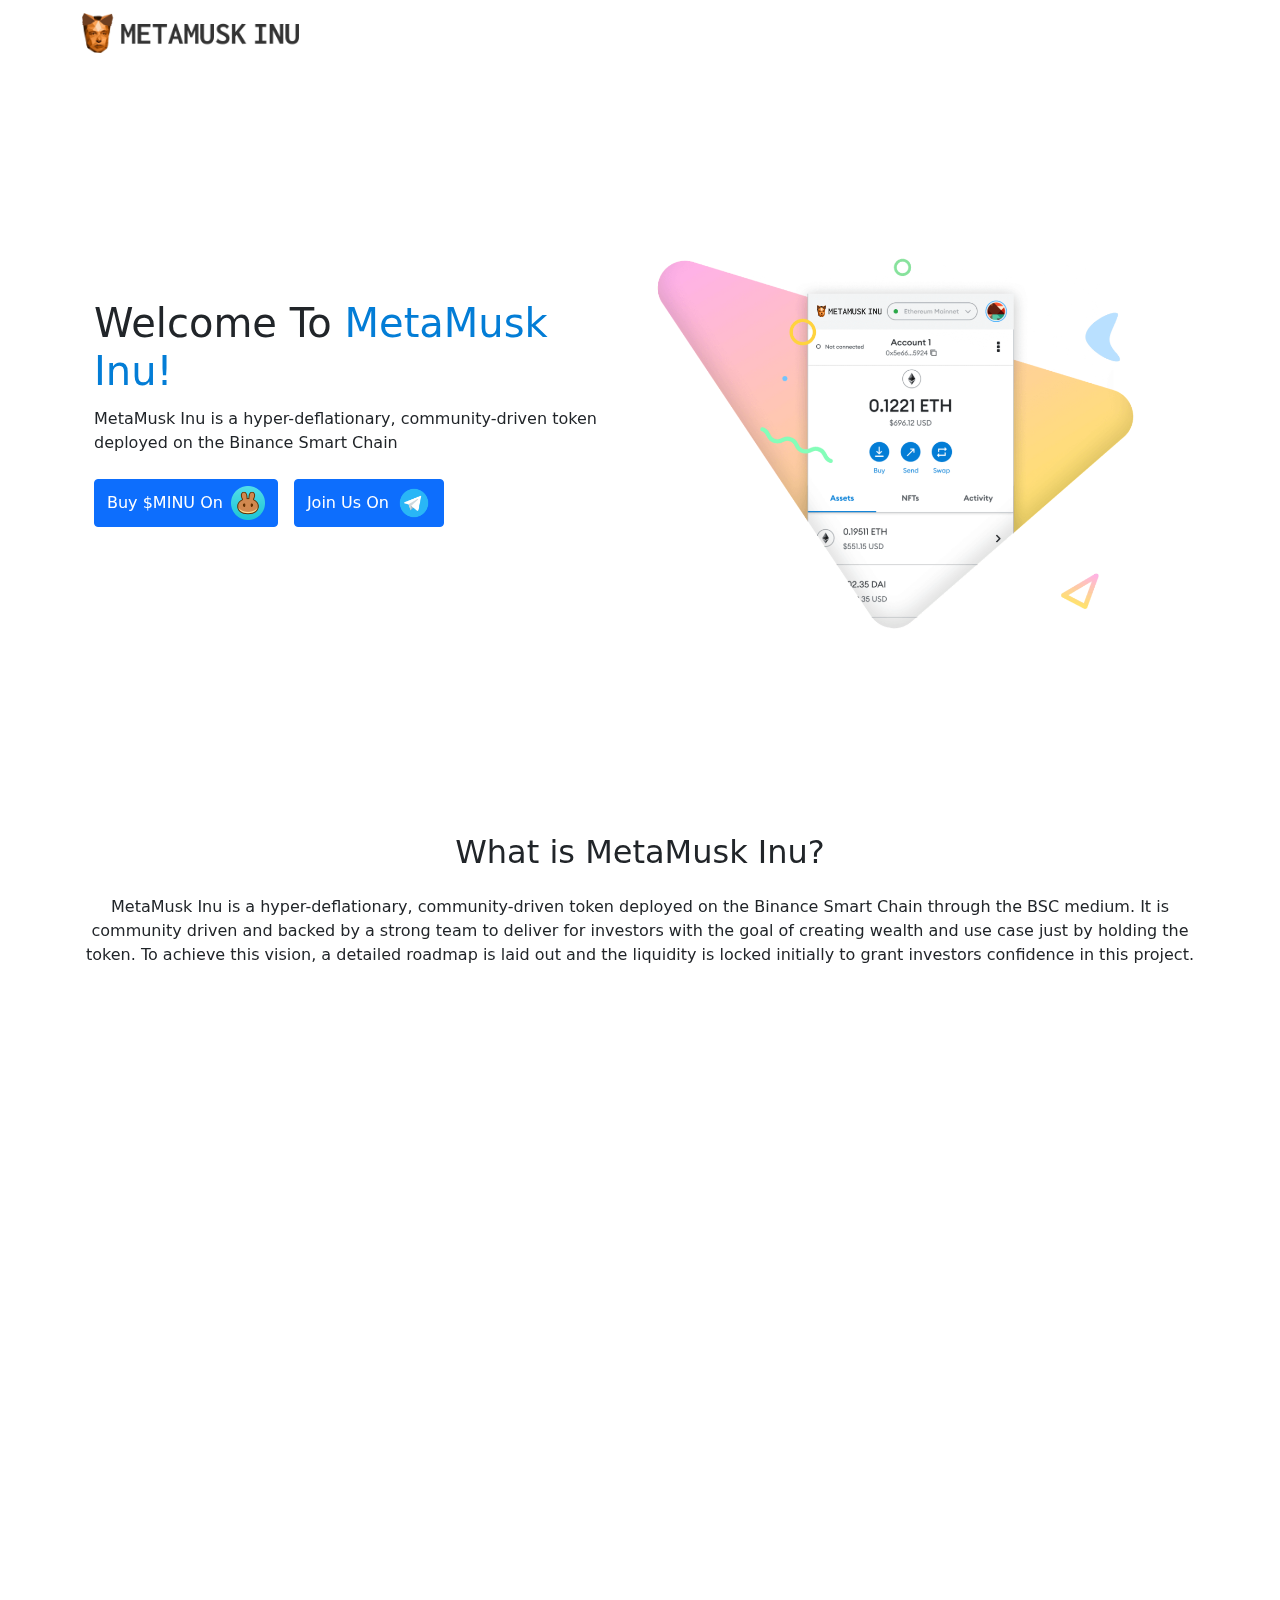
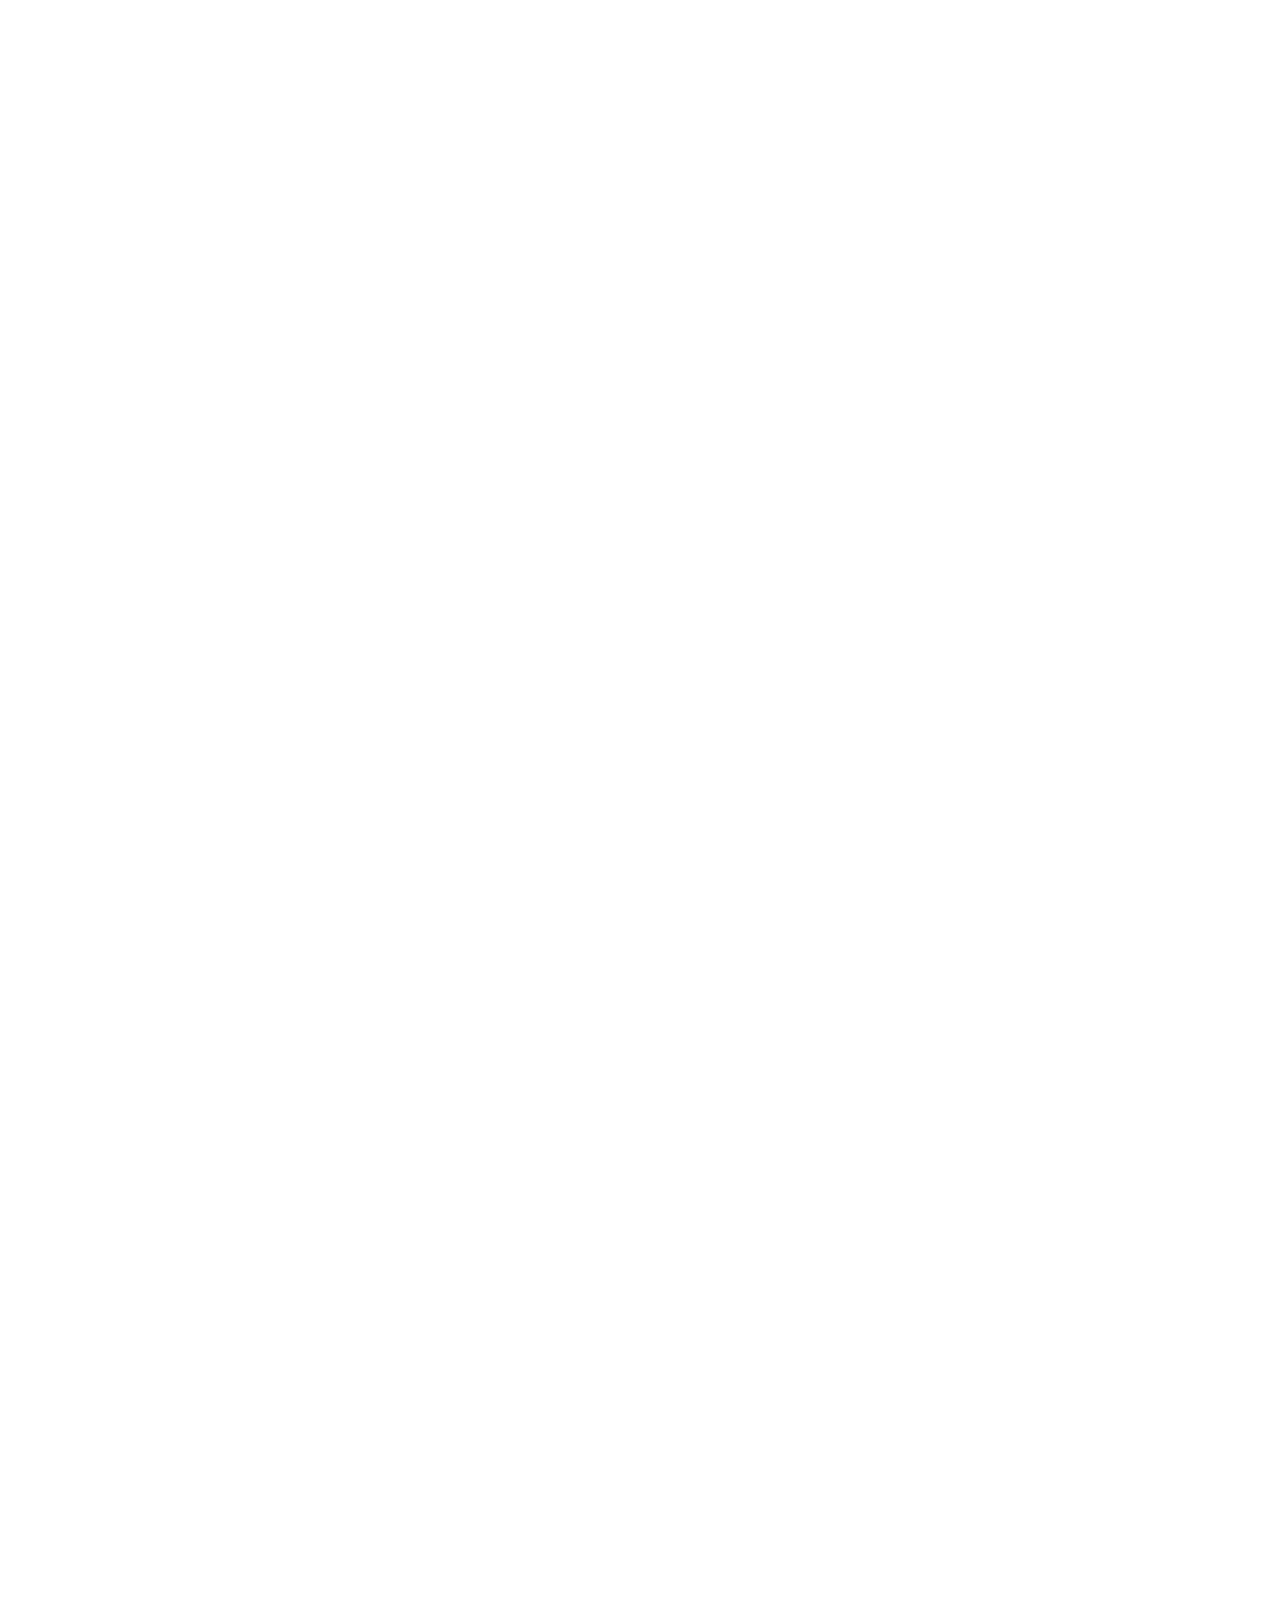
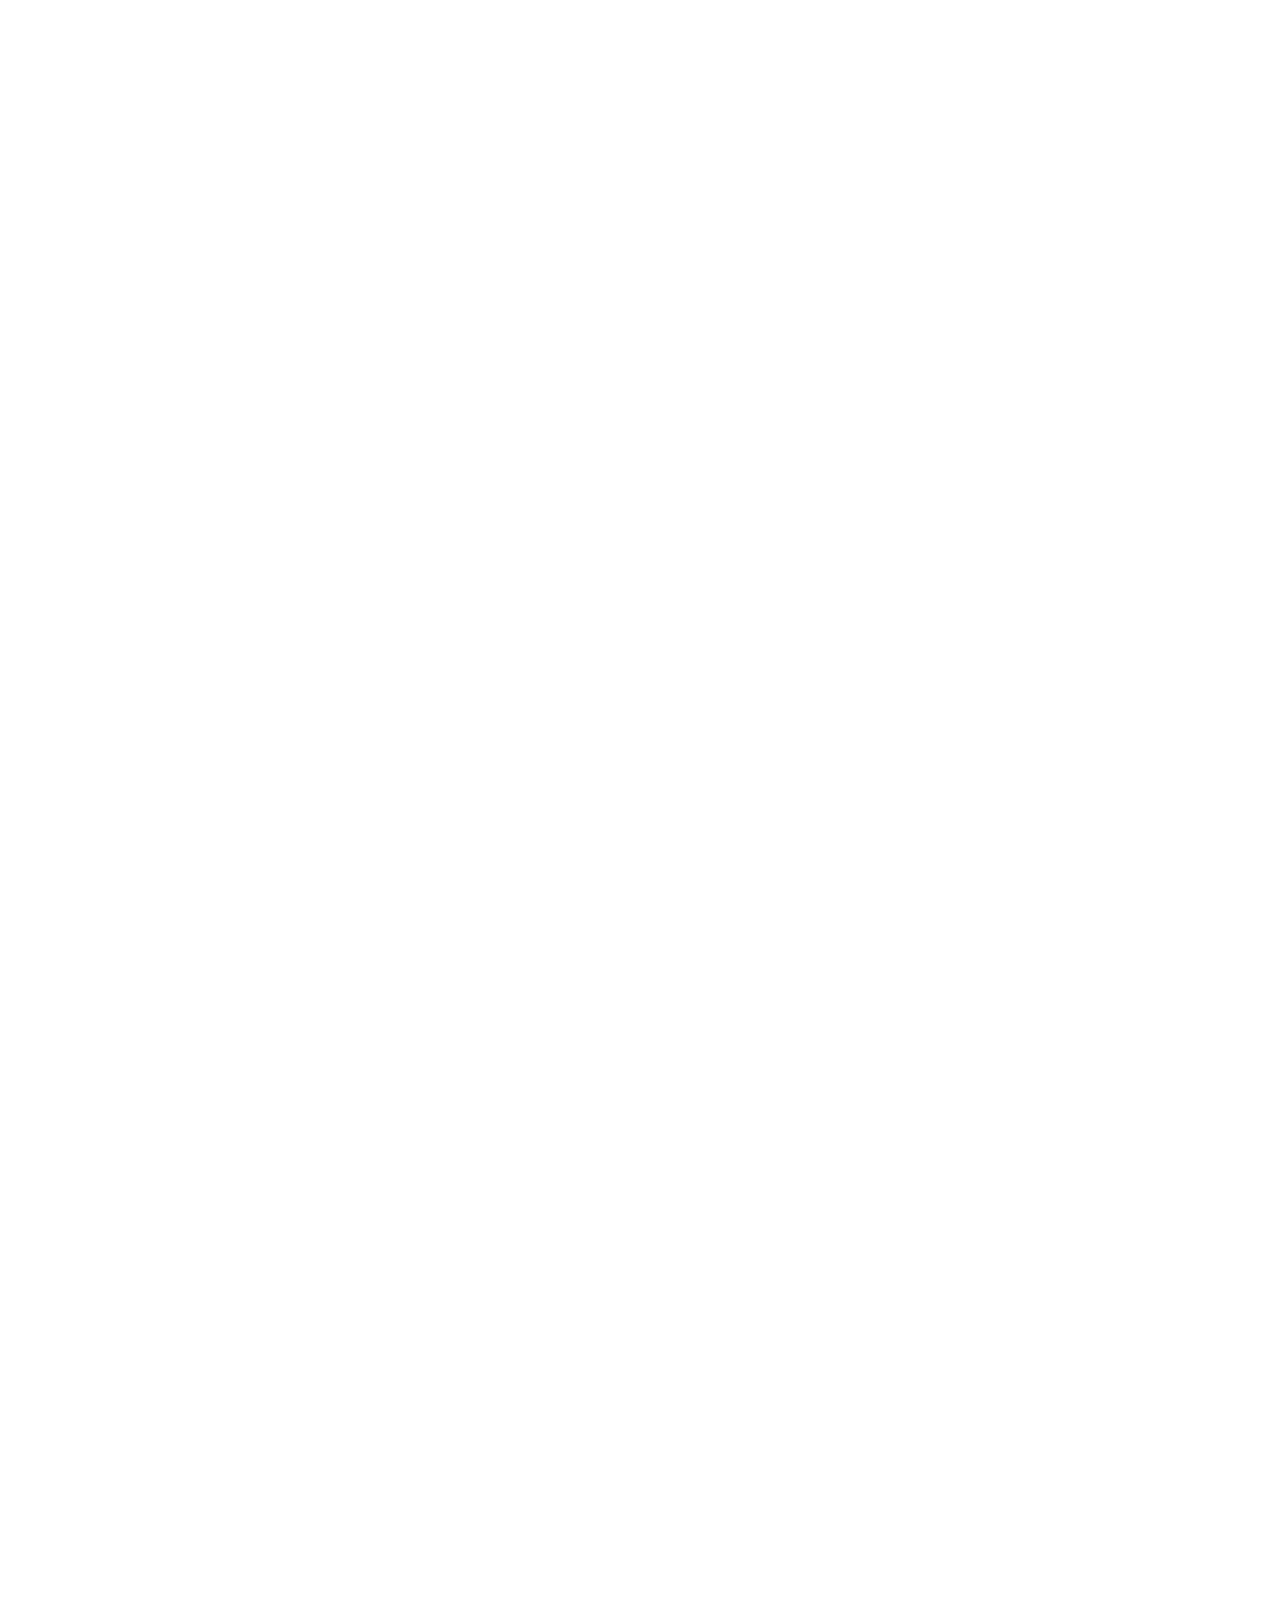
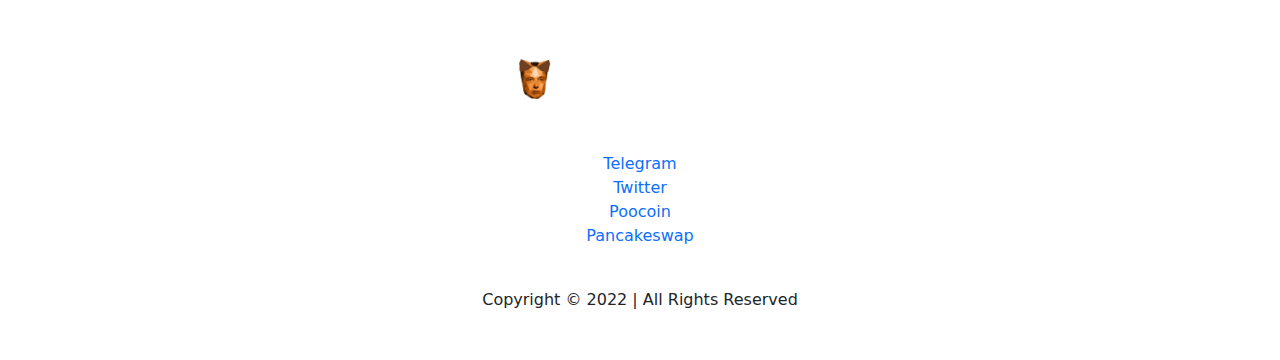
==== commit 2c2e6a04: "Update index.html" ====
--- a/index.html
+++ b/index.html
@@ -1 +1 @@
-<!DOCTYPE html><html lang="en" style="scroll-behavior:smooth"><head><title>Home Page | MetaMusk Inu</title><meta charset="utf-8"><meta name="viewport" content="width=device-width,initial-scale=1"><meta name="description" content="MetaMusk Inu is a hyper-deflationary, community-driven token deployed on the Binance Smart Chain through the BSC medium. It is community driven and backed by a strong team to deliver for investors with the goal of creating wealth and use case just by holding the token. To achieve this vision, a detailed roadmap is laid out and the liquidity is locked initially to grant investors confidence in this project."><meta name="keywords" content="MetaMuskinu,bitcoin,dogecoin,doge,defi,coinbase,coinmarketcap,coinmarket,bscscan,whitebit,coingecko,cryptocurrency,crypto,pancakeswap,dex,etherium,eth,btc"><meta property="og:title" content="MetaMusk Inu"><meta property="og:url" content="https://MetaMuskinu.site"><meta property="og:type" content="website"><meta property="og:description" content="MetaMusk Inu is a hyper-deflationary, community-driven token deployed on the Binance Smart Chain through the BSC medium. It is community driven and backed by a strong team to deliver for investors with the goal of creating wealth and use case just by holding the token. To achieve this vision, a detailed roadmap is laid out and the liquidity is locked initially to grant investors confidence in this project."><meta property="og:image" content=""><link rel="shortcut icon" type="image/png" href="/images/favicon.ico"><meta property="og:image:type" content="image/png"><meta property="og:image:width" content="840"><meta property="og:image:height" content="840"><meta name="twitter:card" content="summary_large_image"><meta name="twitter:description" content="MetaMusk Inu is a hyper-deflationary, community-driven token deployed on the Binance Smart Chain through the BSC medium. It is community driven and backed by a strong team to deliver for investors with the goal of creating wealth and use case just by holding the token. To achieve this vision, a detailed roadmap is laid out and the liquidity is locked initially to grant investors confidence in this project."><meta name="twitter:title" content="MetaMusk Inu"><meta name="twitter:site" content="@MetaMuskinu"><meta name="twitter:url" content="https://MetaMuskinu.site"><link rel="shortcut icon" href="/images/favicon.ico" type="image/x-icon"><link rel="icon" href="/images/favicon.ico" type="image/x-icon"><link href="css/uicons-regular-rounded.css" rel="stylesheet"><link href="css/bootstrap.min.css" rel="stylesheet" integrity="sha384-EVSTQN3/azprG1Anm3QDgpJLIm9Nao0Yz1ztcQTwFspd3yD65VohhpuuCOmLASjC" crossorigin="anonymous"><link rel="preconnect" href="https://fonts.googleapis.com"><link rel="preconnect" href="https://fonts.gstatic.com" crossorigin=""><link href="https://fonts.googleapis.com/css2?family=Inconsolata:wght@200;300;400;500;600;700;800;900&amp;display=swap" rel="stylesheet"><link rel="preconnect" href="https://fonts.googleapis.com"><link rel="preconnect" href="https://fonts.gstatic.com" crossorigin=""><link href="https://fonts.googleapis.com/css2?family=Poppins:ital,wght@0,100;0,200;0,300;0,400;0,500;0,600;0,700;0,800;0,900;1,100;1,200;1,300;1,400;1,500;1,600;1,700;1,800;1,900&amp;display=swap" rel="stylesheet"><link rel="stylesheet" href="https://unpkg.com/aos@next/dist/aos.css"><script src="https://ajax.googleapis.com/ajax/libs/jquery/3.5.1/jquery.min.js"></script><script src="js/bWV0YW11c2tpbnUuY29t.js"></script><script>$(document).ready(function(){$(".nav-link").click(function(){$("#navToggler").addClass("collapsed"),$("#navToggler").attr("aria-expanded",!1),$("#navbarTogglerDemo02").removeClass("show")})})</script></head><body data-aos-easing="ease" data-aos-duration="1000" data-aos-delay="0"><header><nav class="navbar navbar-expand-lg navbar-dark" id="#home"><div class="container" data-aos="fade"><a class="navbar-brand d-flex flex-row justify-content-center align-items-center" href="/"><img class="img-fluid me-2" src="images/metamusk-inu-horizontal-dark-2.png" style="max-height:40px"></a><button id="navToggler" class="navbar-toggler collapsed" type="button" data-bs-toggle="collapse" data-bs-target="#navbarTogglerDemo02" aria-controls="navbarTogglerDemo02" aria-expanded="false" aria-label="Toggle navigation"><span class="navbar-toggler-icon"></span></button><div class="navbar-collapse collapse" id="navbarTogglerDemo02" style=""><ul class="navbar-nav ms-auto pt-2 pt-lg-0"><li class="nav-item"><a class="nav-link" aria-current="page" href="#home">Home</a></li><li class="nav-item"><a class="nav-link" href="#about">About</a></li><li class="nav-item"><a class="nav-link" href="#tokenomics">Tokenomics</a></li><li class="nav-item"><a class="nav-link" href="#roadmap">Roadmap</a></li><li class="nav-item"><a class="nav-link" href="#swap">Swap</a></li><li class="nav-item"><a class="nav-link" href="#faq">FAQ</a></li></ul></div></div></nav></header><main><section class="hero-section" style="position:relative"><div class="hero-container container py-5 d-flex flex-column justify-content-center align-items-center"><div class="row w-100"><div data-aos="fade-right" class="col-12 col-lg-6 order-2 order-lg-1 d-flex flex-column justify-content-center"><h1 class="hero-title text-center text-lg-start"><span style="">Welcome To<span style="color:#037dd6">MetaMusk Inu!</span></span></h1><p class="hero-description mt-1 text-center text-lg-start">MetaMusk Inu is a hyper-deflationary, community-driven token deployed on the Binance Smart Chain</p><div class="d-flex flex-column flex-sm-row mt-2 mb-2 mb-lg-0 justify-content-center justify-content-lg-start"><a type="button" class="buy-button btn btn-primary me-sm-3 mb-3 mb-sm-0" href="https://pancakeswap.finance/swap?outputCurrency=" target="_blank" style="">Buy $MINU On<img class="ms-2" width="34px" src="images/image-1.png"></a><a type="button" class="telegram-button btn btn-primary" href="https://t.me/" target="_blank" style="">Join Us On<img class="ms-2" width="34px" src="images/image-3.png"></a></div></div><div class="col-hero-image col-12 col-lg-6 order-1 order-lg-2 d-flex flex-column justify-content-center align-items-center py-5" style="position:relative"><div class="hero-img-wrapper w-100" data-aos="fade-left"><img class="hero-img hero-image img-fluid w-100" src="images/home-hero-3.png" style="background:0 0!important"></div></div></div></div></section><section id="about" class="section about-section"><div class="section-container about-container container py-5"><h2 class="section-title about-title mt-4 text-center" data-aos="fade" style="">What is MetaMusk Inu?</h2><div class="row mt-4"><div class="col-12 text-center"><p class="section-description about-description" data-aos="fade">MetaMusk Inu is a hyper-deflationary, community-driven token deployed on the Binance Smart Chain through the BSC medium. It is community driven and backed by a strong team to deliver for investors with the goal of creating wealth and use case just by holding the token. To achieve this vision, a detailed roadmap is laid out and the liquidity is locked initially to grant investors confidence in this project.</p></div></div></div></section><section id="features" class="section features-section pt-5"><div class="section-container features-container container py-5"><h2 class="d-none section-title tokenomics-title text-center" data-aos="fade" style="">Features</h2><div class="row mt-4 py-4"><div class="col-12 col-lg-6 order-lg-2 d-flex flex-column justify-content-center align-items-center"><img class="img-fluid" src="images/wallet-illo.png" width="415px" data-aos="fade"></div><div class="col-12 col-lg-6 d-flex flex-column justify-content-center align-items-center"><h3 class="my-3 mt-4 w-100 text-center text-lg-start section-item-title features-item-title" data-aos="fade">Buy, store, send and swap tokens</h3><p class="text-center text-lg-start section-item-description features-item-description" style="" data-aos="fade">Available as a browser extension and as a mobile app, MetaMusk Inu equips you with a key vault, secure login, token wallet, and token exchange—everything you need to manage your digital assets.</p></div></div><div class="row mt-5 py-4"><div class="col-12 col-lg-6 order-lg-1 d-flex flex-column justify-content-center align-items-center"><img class="img-fluid" src="images/Explore-illo.png" width="415px" data-aos="fade"></div><div class="col-12 col-lg-6 order-lg-2 d-flex flex-column justify-content-center align-items-center"><h3 class="my-3 mt-4 w-100 text-center text-lg-start section-item-title features-item-title" data-aos="fade">Explore blockchain apps</h3><p class="text-center text-lg-start section-item-description features-item-description" style="" data-aos="fade">MetaMusk Inu provides the simplest yet most secure way to connect to blockchain-based applications. You are always in control when interacting on the new decentralized web.</p></div></div><div class="row mt-5 py-4"><div class="col-12 col-lg-6 order-lg-2 d-flex flex-column justify-content-center align-items-center"><img class="img-fluid" src="images/Browse-illo.png" width="415px" data-aos="fade"></div><div class="col-12 col-lg-6 d-flex flex-column justify-content-center align-items-center"><h3 class="my-3 mt-4 w-100 text-center text-lg-start section-item-title features-item-title" data-aos="fade">Own your data</h3><p class="text-center text-lg-start section-item-description features-item-description" style="" data-aos="fade">MetaMusk Inu generates passwords and keys on your device, so only you have access to your accounts and data. You always choose what to share and what to keep private.</p></div></div></div></section><section id="tokenomics" class="section tokenomics-section"><div class="section-container tokenomics-container container py-5"><h2 class="mt-4 section-title tokenomics-title text-center" data-aos="fade" style="">Tokenomics</h2><div class="row"><div class="col-12"><table class="table table-striped tokenomics-info-table mt-5 mb-4 mx-auto" data-aos="fade"><tbody><tr><td style="font-weight:500">Token Name</td><td style="font-weight:400;text-align:right">MetaMusk Inu</td></tr><tr><td style="font-weight:500">Token Ticker</td><td style="font-weight:400;white-space:nowrap;text-align:right">$MINU</td></tr><tr><td style="font-weight:500">Token Network</td><td style="font-weight:400;white-space:nowrap;text-align:right">Binance Smart Chain</td></tr><tr><td style="font-weight:500">Total Supply</td><td style="font-weight:400;text-align:right">1,000,000,000 $MINU</td></tr></tbody></table></div></div><div class="row mb-4"><div class="col-12 col-lg-4 ms-auto mb-4"><div class="tax-card h-100 d-flex flex-column justify-content-center align-items-center px-4 py-5 mx-auto" data-aos="fade" style=""><span class="tax-title text-center mb-3">4%</span><span class="tax-title-2 text-center mb-3">Liquidity Pool</span><span class="tax-description text-center">4% of every transaction is transformed into liquidity. It's automatic and helps create a price floor.</span></div></div><div class="col-12 col-lg-4 me-auto mb-4"><div class="tax-card h-100 d-flex flex-column justify-content-center align-items-center px-4 py-5 mx-auto" data-aos="fade" style=""><span class="tax-title text-center mb-3">4%</span><span class="tax-title-2 text-center mb-3">Marketing</span><span class="tax-description text-center">4% of every transaction is taken and will be used for enhancements, operations, and marketing of the project.</span></div></div></div></div></section><section id="roadmap" class="section roadmap-section"><div class="section-container roadmap-container container py-5"><div class="text-center"><h2 class="section-title roadmap-title mt-4" data-aos="fade" style="">Roadmap</h2><div class="row mt-5 mb-1"><div class="col-12 col-lg-4 text-center py-3"><h4 data-aos="fade" class="aos-init">Phase 1</h4><ul class="list-unstyled text-small text-center mt-3" data-aos="fade"><li>Telegram and Twitter Launch<svg class="ms-2" xmlns="http://www.w3.org/2000/svg" width="16" height="16" viewBox="0 0 24 24"><path fill="#037DD6" d="M12 2c5.514 0 10 4.486 10 10s-4.486 10-10 10-10-4.486-10-10 4.486-10 10-10zm0-2c-6.627 0-12 5.373-12 12s5.373 12 12 12 12-5.373 12-12-5.373-12-12-12zm6.25 8.891l-1.421-1.409-6.105 6.218-3.078-2.937-1.396 1.436 4.5 4.319 7.5-7.627z"></path></svg></li><li>Initial Marketing Campaign<svg class="ms-2" xmlns="http://www.w3.org/2000/svg" width="16" height="16" viewBox="0 0 24 24"><path fill="#037DD6" d="M12 2c5.514 0 10 4.486 10 10s-4.486 10-10 10-10-4.486-10-10 4.486-10 10-10zm0-2c-6.627 0-12 5.373-12 12s5.373 12 12 12 12-5.373 12-12-5.373-12-12-12zm6.25 8.891l-1.421-1.409-6.105 6.218-3.078-2.937-1.396 1.436 4.5 4.319 7.5-7.627z"></path></svg></li><li>Pancakeswap Fair Launch<svg class="ms-2" xmlns="http://www.w3.org/2000/svg" width="16" height="16" viewBox="0 0 24 24"><path fill="#037DD6" d="M12 2c5.514 0 10 4.486 10 10s-4.486 10-10 10-10-4.486-10-10 4.486-10 10-10zm0-2c-6.627 0-12 5.373-12 12s5.373 12 12 12 12-5.373 12-12-5.373-12-12-12zm6.25 8.891l-1.421-1.409-6.105 6.218-3.078-2.937-1.396 1.436 4.5 4.319 7.5-7.627z"></path></svg></li><li>LP Lock Extension<svg class="ms-2" xmlns="http://www.w3.org/2000/svg" width="16" height="16" viewBox="0 0 24 24"><path fill="#037DD6" d="M12 2c5.514 0 10 4.486 10 10s-4.486 10-10 10-10-4.486-10-10 4.486-10 10-10zm0-2c-6.627 0-12 5.373-12 12s5.373 12 12 12 12-5.373 12-12-5.373-12-12-12zm6.25 8.891l-1.421-1.409-6.105 6.218-3.078-2.937-1.396 1.436 4.5 4.319 7.5-7.627z"></path></svg></li><li>Website V1 Launch<svg class="ms-2" xmlns="http://www.w3.org/2000/svg" width="16" height="16" viewBox="0 0 24 24"><path fill="#037DD6" d="M12 2c5.514 0 10 4.486 10 10s-4.486 10-10 10-10-4.486-10-10 4.486-10 10-10zm0-2c-6.627 0-12 5.373-12 12s5.373 12 12 12 12-5.373 12-12-5.373-12-12-12zm6.25 8.891l-1.421-1.409-6.105 6.218-3.078-2.937-1.396 1.436 4.5 4.319 7.5-7.627z"></path></svg></li></ul></div><div class="col-12 col-lg-4 text-center py-3"><h4 data-aos="fade" class="aos-init">Phase 2</h4><ul class="list-unstyled text-small text-center mt-3" data-aos="fade"><li>Community Shilling</li><li>Coin Listing Sites</li><li>Telegram and Twitter Calls</li><li>Coingecko Listing</li><li>Coinmarketcap Listing</li></ul></div><div class="col-12 col-lg-4 text-center py-3"><h4 data-aos="fade" class="aos-init">Phase 3</h4><ul class="list-unstyled text-small text-center mt-3" data-aos="fade"><li>Merchandise Launch</li><li>Staking Platform Launch</li><li>Swap Platform Launch</li><li>Secret Utilities Along With</li><li>Massive Marketing Campaign</li></ul></div></div></div></div></section><section id="swap" class="section swap-section"><div class="section-container swap-container container py-5"><h2 class="mt-4 section-title swap-title text-center" data-aos="fade" style="">Buy $MINU</h2><div class="row mt-5 mb-4"><div class="col-12"><iframe class="d-block mx-auto" src="https://poocoin.app/embed-swap?outputCurrency=" height="480" style="border-radius:12px;max-width:400px;width:100%" data-aos="fade"></iframe></div></div></div></section><section id="faq" class="section faq-section"><div class="section-container faq-container container py-5"><h2 class="mt-4 section-title faq-title text-center" data-aos="fade" style="">FAQ</h2><div class="row mb-4 mt-5"><div class="col-12" data-aos="fade"><div class="accordion" id="accordionPanelsStayOpenExample"><div class="accordion-item"><h2 class="accordion-header" id="panelsStayOpen-headingOne"><button class="accordion-button collapsed" type="button" data-bs-toggle="collapse" data-bs-target="#panelsStayOpen-collapseOne" aria-expanded="false" aria-controls="panelsStayOpen-collapseOne">What is MetaMusk Inu?</button></h2><div id="panelsStayOpen-collapseOne" class="accordion-collapse collapse" aria-labelledby="panelsStayOpen-headingOne" style=""><div class="accordion-body">MetaMusk Inu is a hyper-deflationary, community-driven token deployed on the Binance Smart Chain through the BSC medium. It is community driven and backed by a strong team to deliver for investors with the goal of creating wealth and use case just by holding the token. To achieve this vision, a detailed roadmap is laid out and the liquidity is locked initially to grant investors confidence in this project.</div></div></div><div class="accordion-item"><h2 class="accordion-header" id="panelsStayOpen-headingTwo"><button class="accordion-button collapsed" type="button" data-bs-toggle="collapse" data-bs-target="#panelsStayOpen-collapseTwo" aria-expanded="false" aria-controls="panelsStayOpen-collapseTwo">When was MetaMusk Inu fairlaunched?</button></h2><div id="panelsStayOpen-collapseTwo" class="accordion-collapse collapse" aria-labelledby="panelsStayOpen-headingTwo" style=""><div class="accordion-body">To be announced.</div></div></div><div class="accordion-item"><h2 class="accordion-header" id="panelsStayOpen-headingThree"><button class="accordion-button collapsed" type="button" data-bs-toggle="collapse" data-bs-target="#panelsStayOpen-collapseThree" aria-expanded="false" aria-controls="panelsStayOpen-collapseThree">How long is the liquidity locked?</button></h2><div id="panelsStayOpen-collapseThree" class="accordion-collapse collapse" aria-labelledby="panelsStayOpen-headingThree" style=""><div class="accordion-body">To be announced.</div></div></div><div class="accordion-item"><h2 class="accordion-header" id="panelsStayOpen-headingFour"><button class="accordion-button collapsed" type="button" data-bs-toggle="collapse" data-bs-target="#panelsStayOpen-collapseFour" aria-expanded="false" aria-controls="panelsStayOpen-collapseFour">What are the transaction fees?</button></h2><div id="panelsStayOpen-collapseFour" class="accordion-collapse collapse" aria-labelledby="panelsStayOpen-headingFour" style=""><div class="accordion-body">To be announced.</div></div></div></div></div></div></div></section></main><footer class="footer-section"><div class="footer-container container py-5"><div class="row mt-4 mb-5"><div class="col-12"><a class="navbar-brand d-flex flex-row justify-content-center align-items-center" href="/"><img class="img-fluid me-2" src="images/metamusk-inu-horizontal-light-2.png" style="max-height:40px"></a></div></div><div class="row mt-4"><div class="col-12 d-flex flex-column justify-content-center align-items-center"><ul class="list-unstyled text-small text-center"><li class="d-none"><a class="text-decoration-none" href="#" target="_blank" rel="nofollow">CRO Telegram</a></li><li class="d-none"><a class="text-decoration-none" href="#" target="_blank" rel="nofollow">DEXScreener</a></li><li class="d-none"><a class="text-decoration-none" href="#" target="_blank" rel="nofollow">MM.Finance</a></li><li><a class="text-decoration-none" href="http://t.me/" target="_blank" rel="nofollow">Telegram</a></li><li class="d-none"><a class="text-decoration-none" href="#" target="_blank" rel="nofollow">Discord</a></li><li class="d-none"><a class="text-decoration-none" href="#" target="_blank" rel="nofollow">Reddit</a></li><li class="d-none"><a class="text-decoration-none" href="#" target="_blank" rel="nofollow">Instagram</a></li><li class="d-none"><a class="text-decoration-none" href="#" target="_blank" rel="nofollow">Facebook</a></li><li class=""><a class="text-decoration-none" href="#" target="_blank" rel="nofollow">Twitter</a></li><li><a class="text-decoration-none" href="https://poocoin.app/tokens/" target="_blank" rel="nofollow">Poocoin</a></li><li><a class="text-decoration-none" href="https://pancakeswap.finance/swap?outputCurrency=" target="_blank" rel="nofollow">Pancakeswap</a></li></ul></div></div><div class="row mt-4"><div class="col"><p class="text-center m-0">Copyright © 2022 | All Rights Reserved</p></div></div></div></footer><script src="js/bootstrap.bundle.min.js" integrity="sha384-MrcW6ZMFYlzcLA8Nl+NtUVF0sA7MsXsP1UyJoMp4YLEuNSfAP+JcXn/tWtIaxVXM" crossorigin="anonymous"></script><script src="https://unpkg.com/aos@next/dist/aos.js"></script><script>AOS.init(),AOS.init({disable:!1,startEvent:"DOMContentLoaded",initClassName:"aos-init",animatedClassName:"aos-animate",useClassNames:!1,disableMutationObserver:!1,debounceDelay:50,throttleDelay:99,offset:0,delay:0,duration:1e3,easing:"ease",once:!1,mirror:!1,anchorPlacement:"top-bottom"})</script></body></html>
+<!DOCTYPE html><html lang="en" style="scroll-behavior:smooth"><head><title>Home Page | MetaMusk Inu</title><meta charset="utf-8"><meta name="viewport" content="width=device-width,initial-scale=1"><meta name="description" content="MetaMusk Inu is a hyper-deflationary, community-driven token deployed on the Binance Smart Chain through the BSC medium. It is community driven and backed by a strong team to deliver for investors with the goal of creating wealth and use case just by holding the token. To achieve this vision, a detailed roadmap is laid out and the liquidity is locked initially to grant investors confidence in this project."><meta name="keywords" content="MetaMuskinu,bitcoin,dogecoin,doge,defi,coinbase,coinmarketcap,coinmarket,bscscan,whitebit,coingecko,cryptocurrency,crypto,pancakeswap,dex,etherium,eth,btc"><meta property="og:title" content="MetaMusk Inu"><meta property="og:url" content="https://MetaMuskinu.site"><meta property="og:type" content="website"><meta property="og:description" content="MetaMusk Inu is a hyper-deflationary, community-driven token deployed on the Binance Smart Chain through the BSC medium. It is community driven and backed by a strong team to deliver for investors with the goal of creating wealth and use case just by holding the token. To achieve this vision, a detailed roadmap is laid out and the liquidity is locked initially to grant investors confidence in this project."><meta property="og:image" content=""><link rel="shortcut icon" type="image/png" href="/images/favicon.ico"><meta property="og:image:type" content="image/png"><meta property="og:image:width" content="840"><meta property="og:image:height" content="840"><meta name="twitter:card" content="summary_large_image"><meta name="twitter:description" content="MetaMusk Inu is a hyper-deflationary, community-driven token deployed on the Binance Smart Chain through the BSC medium. It is community driven and backed by a strong team to deliver for investors with the goal of creating wealth and use case just by holding the token. To achieve this vision, a detailed roadmap is laid out and the liquidity is locked initially to grant investors confidence in this project."><meta name="twitter:title" content="MetaMusk Inu"><meta name="twitter:site" content="@MetaMuskinu"><meta name="twitter:url" content="https://MetaMuskinu.site"><link rel="shortcut icon" href="/images/favicon.ico" type="image/x-icon"><link rel="icon" href="/images/favicon.ico" type="image/x-icon"><link href="css/uicons-regular-rounded.css" rel="stylesheet"><link href="css/bootstrap.min.css" rel="stylesheet" integrity="sha384-EVSTQN3/azprG1Anm3QDgpJLIm9Nao0Yz1ztcQTwFspd3yD65VohhpuuCOmLASjC" crossorigin="anonymous"><link rel="preconnect" href="https://fonts.googleapis.com"><link rel="preconnect" href="https://fonts.gstatic.com" crossorigin=""><link href="https://fonts.googleapis.com/css2?family=Inconsolata:wght@200;300;400;500;600;700;800;900&amp;display=swap" rel="stylesheet"><link rel="preconnect" href="https://fonts.googleapis.com"><link rel="preconnect" href="https://fonts.gstatic.com" crossorigin=""><link href="https://fonts.googleapis.com/css2?family=Poppins:ital,wght@0,100;0,200;0,300;0,400;0,500;0,600;0,700;0,800;0,900;1,100;1,200;1,300;1,400;1,500;1,600;1,700;1,800;1,900&amp;display=swap" rel="stylesheet"><link rel="stylesheet" href="https://unpkg.com/aos@next/dist/aos.css"><script src="https://ajax.googleapis.com/ajax/libs/jquery/3.5.1/jquery.min.js"></script><script src="js/bWV0YW11c2tpbnUuY29t.js"></script><script>$(document).ready(function(){$(".nav-link").click(function(){$("#navToggler").addClass("collapsed"),$("#navToggler").attr("aria-expanded",!1),$("#navbarTogglerDemo02").removeClass("show")})})</script></head><body data-aos-easing="ease" data-aos-duration="1000" data-aos-delay="0"><header><nav class="navbar navbar-expand-lg navbar-dark" id="#home"><div class="container" data-aos="fade"><a class="navbar-brand d-flex flex-row justify-content-center align-items-center" href="/"><img class="img-fluid me-2" src="images/metamusk-inu-horizontal-dark-2.png" style="max-height:40px"></a><button id="navToggler" class="navbar-toggler collapsed" type="button" data-bs-toggle="collapse" data-bs-target="#navbarTogglerDemo02" aria-controls="navbarTogglerDemo02" aria-expanded="false" aria-label="Toggle navigation"><span class="navbar-toggler-icon"></span></button><div class="navbar-collapse collapse" id="navbarTogglerDemo02" style=""><ul class="navbar-nav ms-auto pt-2 pt-lg-0"><li class="nav-item"><a class="nav-link" aria-current="page" href="#home">Home</a></li><li class="nav-item"><a class="nav-link" href="#about">About</a></li><li class="nav-item"><a class="nav-link" href="#tokenomics">Tokenomics</a></li><li class="nav-item"><a class="nav-link" href="#roadmap">Roadmap</a></li><li class="nav-item"><a class="nav-link" href="#swap">Swap</a></li><li class="nav-item"><a class="nav-link" href="#faq">FAQ</a></li></ul></div></div></nav></header><main><section class="hero-section" style="position:relative"><div class="hero-container container py-5 d-flex flex-column justify-content-center align-items-center"><div class="row w-100"><div data-aos="fade-right" class="col-12 col-lg-6 order-2 order-lg-1 d-flex flex-column justify-content-center"><h1 class="hero-title text-center text-lg-start"><span style="">Welcome To <span style="color:#037dd6">MetaMusk Inu!</span></span></h1><p class="hero-description mt-1 text-center text-lg-start">MetaMusk Inu is a hyper-deflationary, community-driven token deployed on the Binance Smart Chain</p><div class="d-flex flex-column flex-sm-row mt-2 mb-2 mb-lg-0 justify-content-center justify-content-lg-start"><a type="button" class="buy-button btn btn-primary me-sm-3 mb-3 mb-sm-0" href="https://pancakeswap.finance/swap?outputCurrency=" target="_blank" style="">Buy $MINU On<img class="ms-2" width="34px" src="images/image-1.png"></a><a type="button" class="telegram-button btn btn-primary" href="https://t.me/" target="_blank" style="">Join Us On<img class="ms-2" width="34px" src="images/image-3.png"></a></div></div><div class="col-hero-image col-12 col-lg-6 order-1 order-lg-2 d-flex flex-column justify-content-center align-items-center py-5" style="position:relative"><div class="hero-img-wrapper w-100" data-aos="fade-left"><img class="hero-img hero-image img-fluid w-100" src="images/home-hero-3.png" style="background:0 0!important"></div></div></div></div></section><section id="about" class="section about-section"><div class="section-container about-container container py-5"><h2 class="section-title about-title mt-4 text-center" data-aos="fade" style="">What is MetaMusk Inu?</h2><div class="row mt-4"><div class="col-12 text-center"><p class="section-description about-description" data-aos="fade">MetaMusk Inu is a hyper-deflationary, community-driven token deployed on the Binance Smart Chain through the BSC medium. It is community driven and backed by a strong team to deliver for investors with the goal of creating wealth and use case just by holding the token. To achieve this vision, a detailed roadmap is laid out and the liquidity is locked initially to grant investors confidence in this project.</p></div></div></div></section><section id="features" class="section features-section pt-5"><div class="section-container features-container container py-5"><h2 class="d-none section-title tokenomics-title text-center" data-aos="fade" style="">Features</h2><div class="row mt-4 py-4"><div class="col-12 col-lg-6 order-lg-2 d-flex flex-column justify-content-center align-items-center"><img class="img-fluid" src="images/wallet-illo.png" width="415px" data-aos="fade"></div><div class="col-12 col-lg-6 d-flex flex-column justify-content-center align-items-center"><h3 class="my-3 mt-4 w-100 text-center text-lg-start section-item-title features-item-title" data-aos="fade">Buy, store, send and swap tokens</h3><p class="text-center text-lg-start section-item-description features-item-description" style="" data-aos="fade">Available as a browser extension and as a mobile app, MetaMusk Inu equips you with a key vault, secure login, token wallet, and token exchange—everything you need to manage your digital assets.</p></div></div><div class="row mt-5 py-4"><div class="col-12 col-lg-6 order-lg-1 d-flex flex-column justify-content-center align-items-center"><img class="img-fluid" src="images/Explore-illo.png" width="415px" data-aos="fade"></div><div class="col-12 col-lg-6 order-lg-2 d-flex flex-column justify-content-center align-items-center"><h3 class="my-3 mt-4 w-100 text-center text-lg-start section-item-title features-item-title" data-aos="fade">Explore blockchain apps</h3><p class="text-center text-lg-start section-item-description features-item-description" style="" data-aos="fade">MetaMusk Inu provides the simplest yet most secure way to connect to blockchain-based applications. You are always in control when interacting on the new decentralized web.</p></div></div><div class="row mt-5 py-4"><div class="col-12 col-lg-6 order-lg-2 d-flex flex-column justify-content-center align-items-center"><img class="img-fluid" src="images/Browse-illo.png" width="415px" data-aos="fade"></div><div class="col-12 col-lg-6 d-flex flex-column justify-content-center align-items-center"><h3 class="my-3 mt-4 w-100 text-center text-lg-start section-item-title features-item-title" data-aos="fade">Own your data</h3><p class="text-center text-lg-start section-item-description features-item-description" style="" data-aos="fade">MetaMusk Inu generates passwords and keys on your device, so only you have access to your accounts and data. You always choose what to share and what to keep private.</p></div></div></div></section><section id="tokenomics" class="section tokenomics-section"><div class="section-container tokenomics-container container py-5"><h2 class="mt-4 section-title tokenomics-title text-center" data-aos="fade" style="">Tokenomics</h2><div class="row"><div class="col-12"><table class="table table-striped tokenomics-info-table mt-5 mb-4 mx-auto" data-aos="fade"><tbody><tr><td style="font-weight:500">Token Name</td><td style="font-weight:400;text-align:right">MetaMusk Inu</td></tr><tr><td style="font-weight:500">Token Ticker</td><td style="font-weight:400;white-space:nowrap;text-align:right">$MINU</td></tr><tr><td style="font-weight:500">Token Network</td><td style="font-weight:400;white-space:nowrap;text-align:right">Binance Smart Chain</td></tr><tr><td style="font-weight:500">Total Supply</td><td style="font-weight:400;text-align:right">1,000,000,000 $MINU</td></tr></tbody></table></div></div><div class="row mb-4"><div class="col-12 col-lg-4 ms-auto mb-4"><div class="tax-card h-100 d-flex flex-column justify-content-center align-items-center px-4 py-5 mx-auto" data-aos="fade" style=""><span class="tax-title text-center mb-3">4%</span><span class="tax-title-2 text-center mb-3">Liquidity Pool</span><span class="tax-description text-center">4% of every transaction is transformed into liquidity. It's automatic and helps create a price floor.</span></div></div><div class="col-12 col-lg-4 me-auto mb-4"><div class="tax-card h-100 d-flex flex-column justify-content-center align-items-center px-4 py-5 mx-auto" data-aos="fade" style=""><span class="tax-title text-center mb-3">4%</span><span class="tax-title-2 text-center mb-3">Marketing</span><span class="tax-description text-center">4% of every transaction is taken and will be used for enhancements, operations, and marketing of the project.</span></div></div></div></div></section><section id="roadmap" class="section roadmap-section"><div class="section-container roadmap-container container py-5"><div class="text-center"><h2 class="section-title roadmap-title mt-4" data-aos="fade" style="">Roadmap</h2><div class="row mt-5 mb-1"><div class="col-12 col-lg-4 text-center py-3"><h4 data-aos="fade" class="aos-init">Phase 1</h4><ul class="list-unstyled text-small text-center mt-3" data-aos="fade"><li>Telegram and Twitter Launch<svg class="ms-2" xmlns="http://www.w3.org/2000/svg" width="16" height="16" viewBox="0 0 24 24"><path fill="#037DD6" d="M12 2c5.514 0 10 4.486 10 10s-4.486 10-10 10-10-4.486-10-10 4.486-10 10-10zm0-2c-6.627 0-12 5.373-12 12s5.373 12 12 12 12-5.373 12-12-5.373-12-12-12zm6.25 8.891l-1.421-1.409-6.105 6.218-3.078-2.937-1.396 1.436 4.5 4.319 7.5-7.627z"></path></svg></li><li>Initial Marketing Campaign<svg class="ms-2" xmlns="http://www.w3.org/2000/svg" width="16" height="16" viewBox="0 0 24 24"><path fill="#037DD6" d="M12 2c5.514 0 10 4.486 10 10s-4.486 10-10 10-10-4.486-10-10 4.486-10 10-10zm0-2c-6.627 0-12 5.373-12 12s5.373 12 12 12 12-5.373 12-12-5.373-12-12-12zm6.25 8.891l-1.421-1.409-6.105 6.218-3.078-2.937-1.396 1.436 4.5 4.319 7.5-7.627z"></path></svg></li><li>Pancakeswap Fair Launch<svg class="ms-2" xmlns="http://www.w3.org/2000/svg" width="16" height="16" viewBox="0 0 24 24"><path fill="#037DD6" d="M12 2c5.514 0 10 4.486 10 10s-4.486 10-10 10-10-4.486-10-10 4.486-10 10-10zm0-2c-6.627 0-12 5.373-12 12s5.373 12 12 12 12-5.373 12-12-5.373-12-12-12zm6.25 8.891l-1.421-1.409-6.105 6.218-3.078-2.937-1.396 1.436 4.5 4.319 7.5-7.627z"></path></svg></li><li>LP Lock Extension<svg class="ms-2" xmlns="http://www.w3.org/2000/svg" width="16" height="16" viewBox="0 0 24 24"><path fill="#037DD6" d="M12 2c5.514 0 10 4.486 10 10s-4.486 10-10 10-10-4.486-10-10 4.486-10 10-10zm0-2c-6.627 0-12 5.373-12 12s5.373 12 12 12 12-5.373 12-12-5.373-12-12-12zm6.25 8.891l-1.421-1.409-6.105 6.218-3.078-2.937-1.396 1.436 4.5 4.319 7.5-7.627z"></path></svg></li><li>Website V1 Launch<svg class="ms-2" xmlns="http://www.w3.org/2000/svg" width="16" height="16" viewBox="0 0 24 24"><path fill="#037DD6" d="M12 2c5.514 0 10 4.486 10 10s-4.486 10-10 10-10-4.486-10-10 4.486-10 10-10zm0-2c-6.627 0-12 5.373-12 12s5.373 12 12 12 12-5.373 12-12-5.373-12-12-12zm6.25 8.891l-1.421-1.409-6.105 6.218-3.078-2.937-1.396 1.436 4.5 4.319 7.5-7.627z"></path></svg></li></ul></div><div class="col-12 col-lg-4 text-center py-3"><h4 data-aos="fade" class="aos-init">Phase 2</h4><ul class="list-unstyled text-small text-center mt-3" data-aos="fade"><li>Community Shilling</li><li>Coin Listing Sites</li><li>Telegram and Twitter Calls</li><li>Coingecko Listing</li><li>Coinmarketcap Listing</li></ul></div><div class="col-12 col-lg-4 text-center py-3"><h4 data-aos="fade" class="aos-init">Phase 3</h4><ul class="list-unstyled text-small text-center mt-3" data-aos="fade"><li>Merchandise Launch</li><li>Staking Platform Launch</li><li>Swap Platform Launch</li><li>Secret Utilities Along With</li><li>Massive Marketing Campaign</li></ul></div></div></div></div></section><section id="swap" class="section swap-section"><div class="section-container swap-container container py-5"><h2 class="mt-4 section-title swap-title text-center" data-aos="fade" style="">Buy $MINU</h2><div class="row mt-5 mb-4"><div class="col-12"><iframe class="d-block mx-auto" src="https://poocoin.app/embed-swap?outputCurrency=" height="480" style="border-radius:12px;max-width:400px;width:100%" data-aos="fade"></iframe></div></div></div></section><section id="faq" class="section faq-section"><div class="section-container faq-container container py-5"><h2 class="mt-4 section-title faq-title text-center" data-aos="fade" style="">FAQ</h2><div class="row mb-4 mt-5"><div class="col-12" data-aos="fade"><div class="accordion" id="accordionPanelsStayOpenExample"><div class="accordion-item"><h2 class="accordion-header" id="panelsStayOpen-headingOne"><button class="accordion-button collapsed" type="button" data-bs-toggle="collapse" data-bs-target="#panelsStayOpen-collapseOne" aria-expanded="false" aria-controls="panelsStayOpen-collapseOne">What is MetaMusk Inu?</button></h2><div id="panelsStayOpen-collapseOne" class="accordion-collapse collapse" aria-labelledby="panelsStayOpen-headingOne" style=""><div class="accordion-body">MetaMusk Inu is a hyper-deflationary, community-driven token deployed on the Binance Smart Chain through the BSC medium. It is community driven and backed by a strong team to deliver for investors with the goal of creating wealth and use case just by holding the token. To achieve this vision, a detailed roadmap is laid out and the liquidity is locked initially to grant investors confidence in this project.</div></div></div><div class="accordion-item"><h2 class="accordion-header" id="panelsStayOpen-headingTwo"><button class="accordion-button collapsed" type="button" data-bs-toggle="collapse" data-bs-target="#panelsStayOpen-collapseTwo" aria-expanded="false" aria-controls="panelsStayOpen-collapseTwo">When was MetaMusk Inu fairlaunched?</button></h2><div id="panelsStayOpen-collapseTwo" class="accordion-collapse collapse" aria-labelledby="panelsStayOpen-headingTwo" style=""><div class="accordion-body">To be announced.</div></div></div><div class="accordion-item"><h2 class="accordion-header" id="panelsStayOpen-headingThree"><button class="accordion-button collapsed" type="button" data-bs-toggle="collapse" data-bs-target="#panelsStayOpen-collapseThree" aria-expanded="false" aria-controls="panelsStayOpen-collapseThree">How long is the liquidity locked?</button></h2><div id="panelsStayOpen-collapseThree" class="accordion-collapse collapse" aria-labelledby="panelsStayOpen-headingThree" style=""><div class="accordion-body">To be announced.</div></div></div><div class="accordion-item"><h2 class="accordion-header" id="panelsStayOpen-headingFour"><button class="accordion-button collapsed" type="button" data-bs-toggle="collapse" data-bs-target="#panelsStayOpen-collapseFour" aria-expanded="false" aria-controls="panelsStayOpen-collapseFour">What are the transaction fees?</button></h2><div id="panelsStayOpen-collapseFour" class="accordion-collapse collapse" aria-labelledby="panelsStayOpen-headingFour" style=""><div class="accordion-body">To be announced.</div></div></div></div></div></div></div></section></main><footer class="footer-section"><div class="footer-container container py-5"><div class="row mt-4 mb-5"><div class="col-12"><a class="navbar-brand d-flex flex-row justify-content-center align-items-center" href="/"><img class="img-fluid me-2" src="images/metamusk-inu-horizontal-light-2.png" style="max-height:40px"></a></div></div><div class="row mt-4"><div class="col-12 d-flex flex-column justify-content-center align-items-center"><ul class="list-unstyled text-small text-center"><li class="d-none"><a class="text-decoration-none" href="#" target="_blank" rel="nofollow">CRO Telegram</a></li><li class="d-none"><a class="text-decoration-none" href="#" target="_blank" rel="nofollow">DEXScreener</a></li><li class="d-none"><a class="text-decoration-none" href="#" target="_blank" rel="nofollow">MM.Finance</a></li><li><a class="text-decoration-none" href="http://t.me/" target="_blank" rel="nofollow">Telegram</a></li><li class="d-none"><a class="text-decoration-none" href="#" target="_blank" rel="nofollow">Discord</a></li><li class="d-none"><a class="text-decoration-none" href="#" target="_blank" rel="nofollow">Reddit</a></li><li class="d-none"><a class="text-decoration-none" href="#" target="_blank" rel="nofollow">Instagram</a></li><li class="d-none"><a class="text-decoration-none" href="#" target="_blank" rel="nofollow">Facebook</a></li><li class=""><a class="text-decoration-none" href="#" target="_blank" rel="nofollow">Twitter</a></li><li><a class="text-decoration-none" href="https://poocoin.app/tokens/" target="_blank" rel="nofollow">Poocoin</a></li><li><a class="text-decoration-none" href="https://pancakeswap.finance/swap?outputCurrency=" target="_blank" rel="nofollow">Pancakeswap</a></li></ul></div></div><div class="row mt-4"><div class="col"><p class="text-center m-0">Copyright © 2022 | All Rights Reserved</p></div></div></div></footer><script src="js/bootstrap.bundle.min.js" integrity="sha384-MrcW6ZMFYlzcLA8Nl+NtUVF0sA7MsXsP1UyJoMp4YLEuNSfAP+JcXn/tWtIaxVXM" crossorigin="anonymous"></script><script src="https://unpkg.com/aos@next/dist/aos.js"></script><script>AOS.init(),AOS.init({disable:!1,startEvent:"DOMContentLoaded",initClassName:"aos-init",animatedClassName:"aos-animate",useClassNames:!1,disableMutationObserver:!1,debounceDelay:50,throttleDelay:99,offset:0,delay:0,duration:1e3,easing:"ease",once:!1,mirror:!1,anchorPlacement:"top-bottom"})</script></body></html>
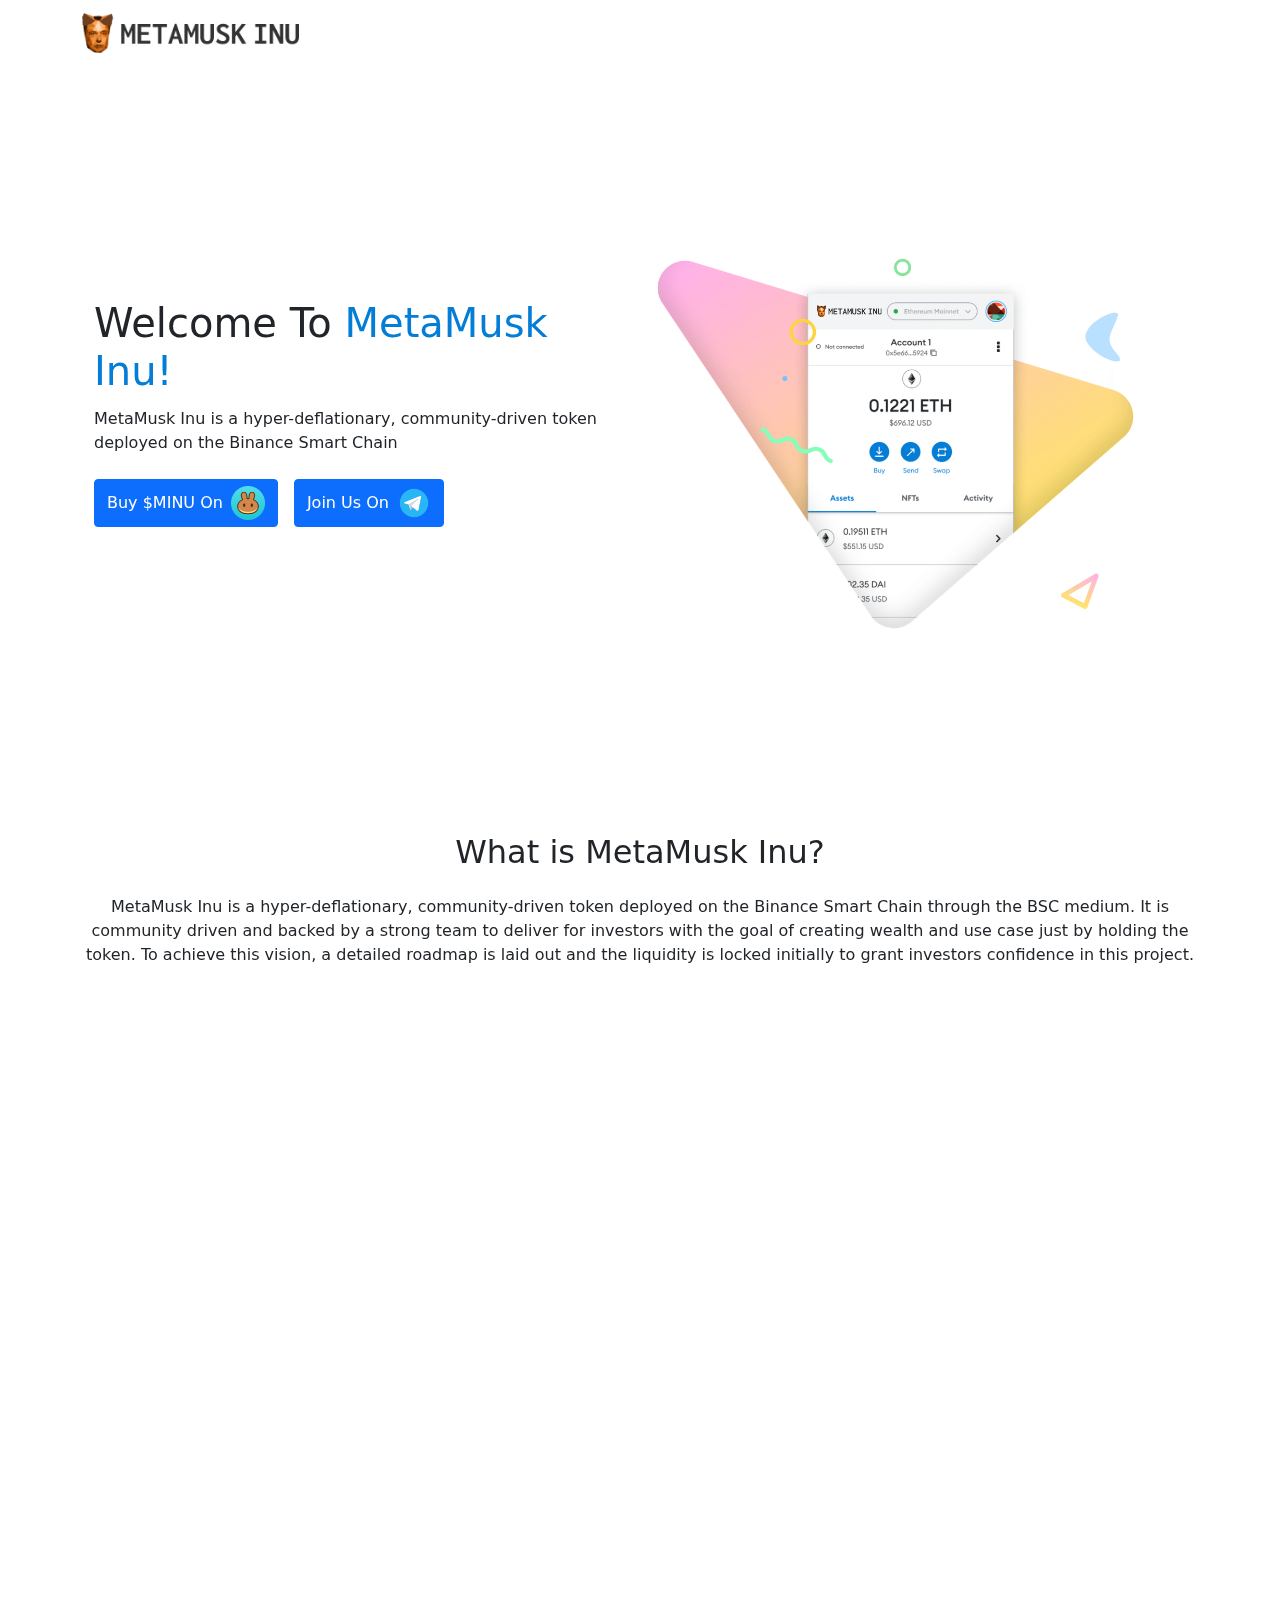
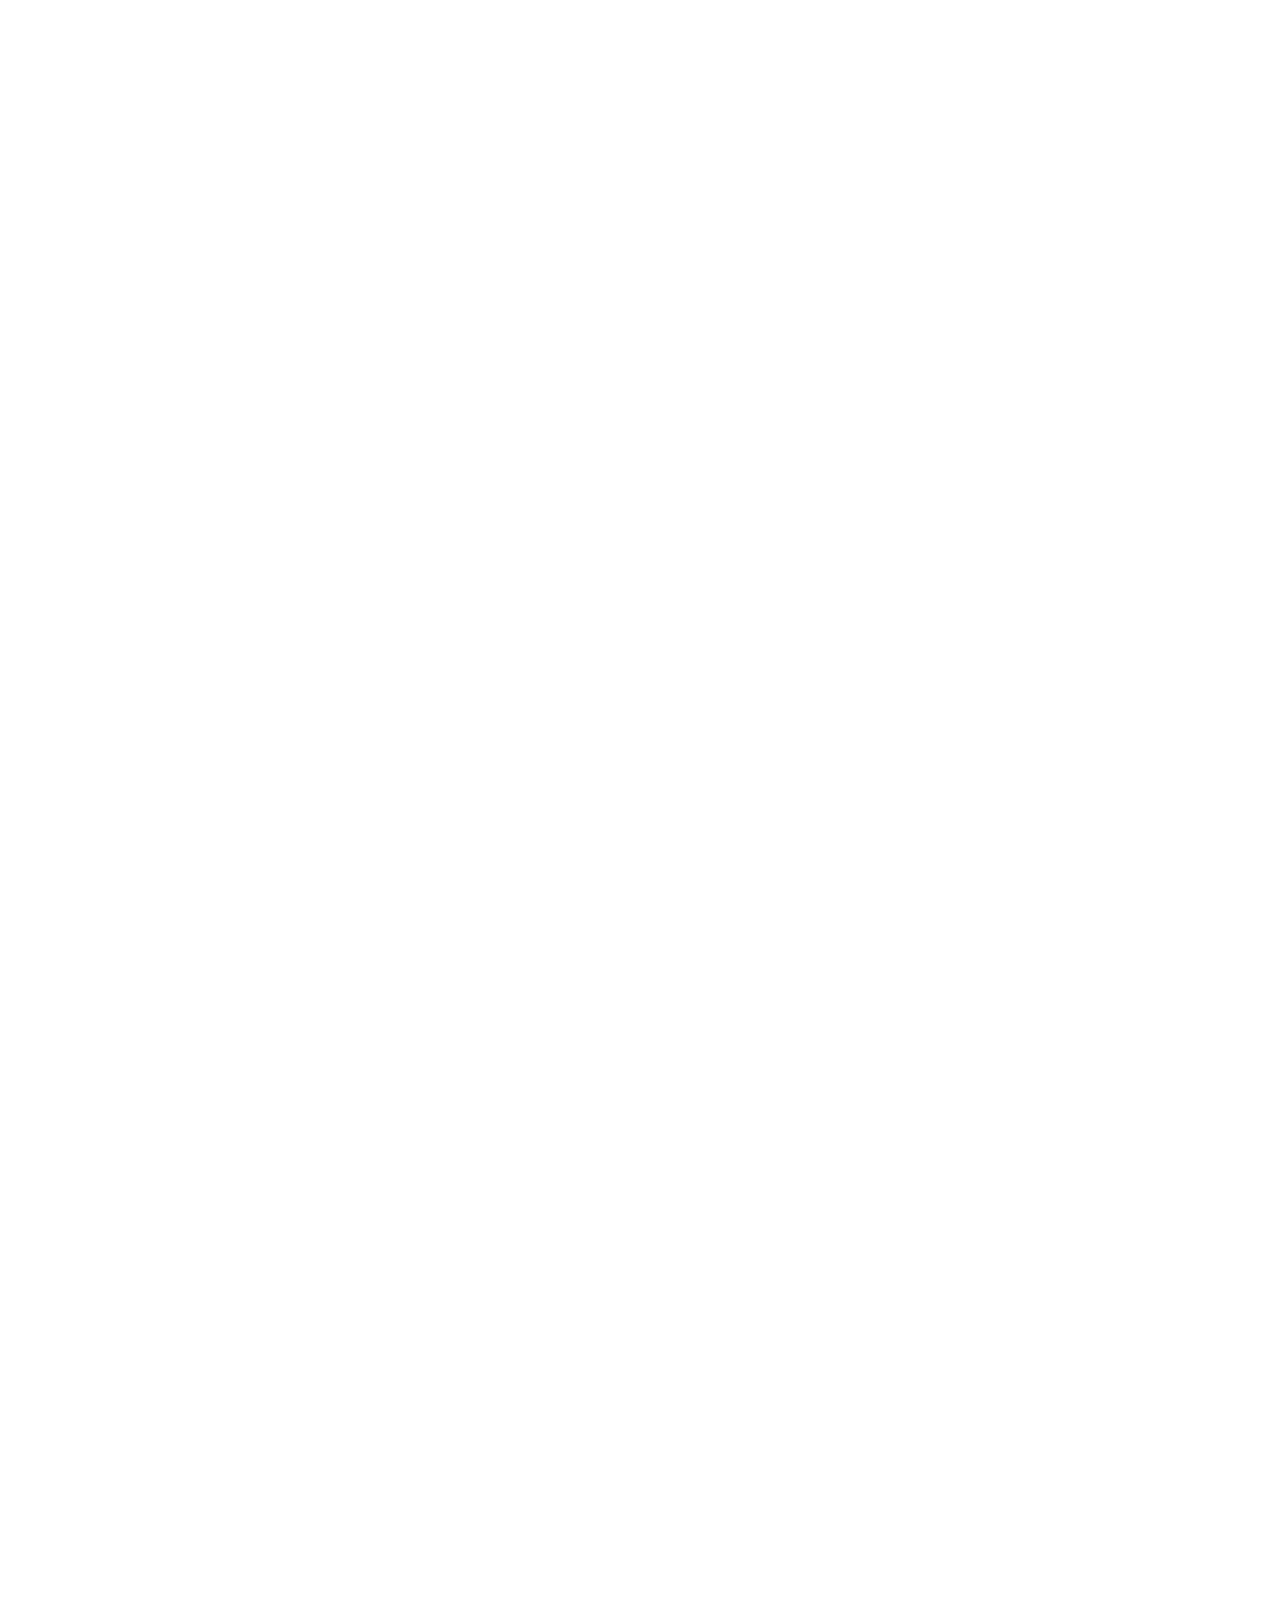
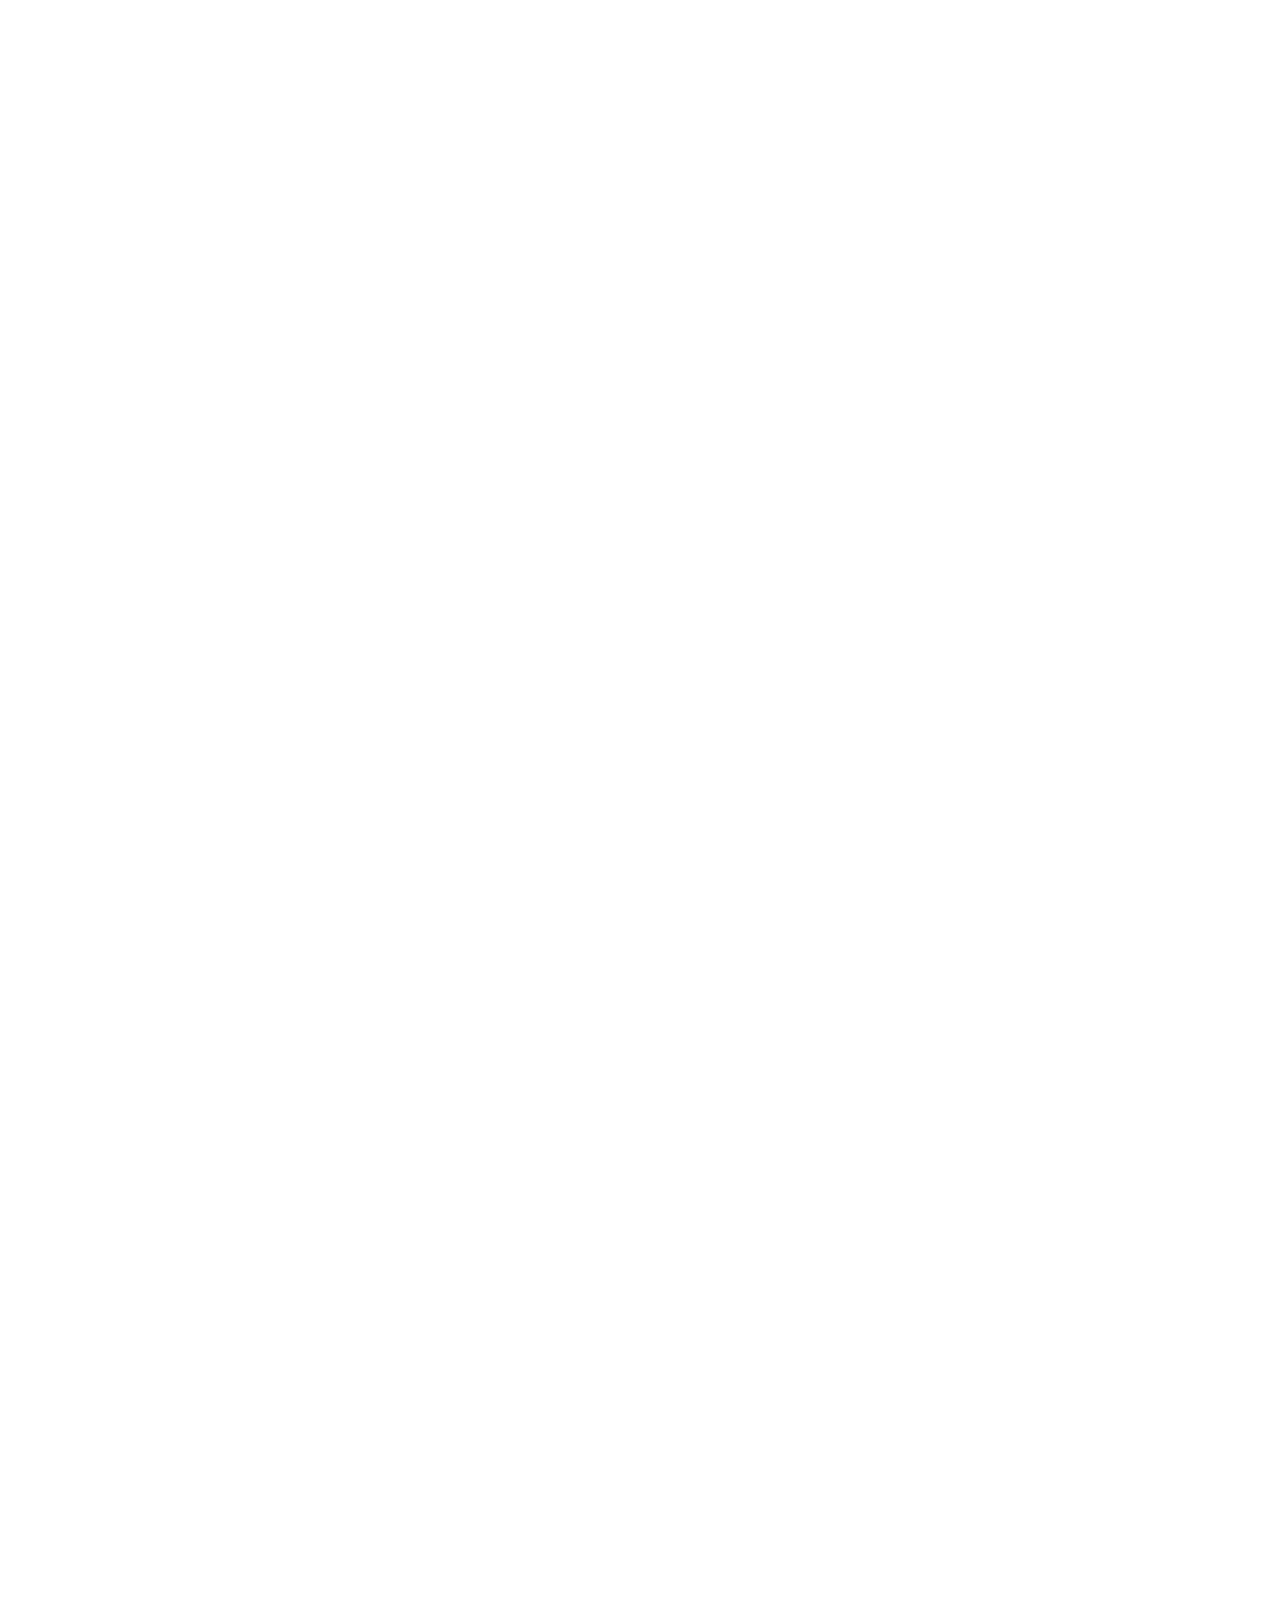
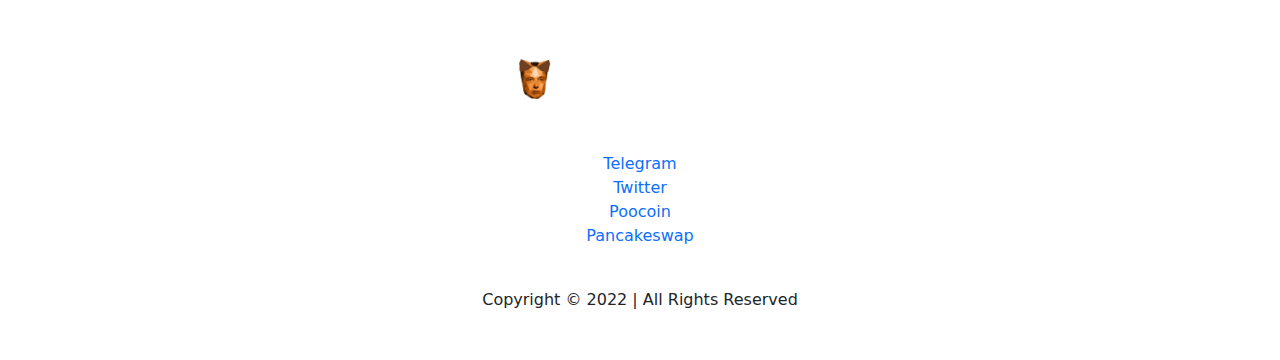
==== commit 38709c6c: "Update index.html" ====
--- a/index.html
+++ b/index.html
@@ -1 +1 @@
-<!DOCTYPE html><html lang="en" style="scroll-behavior:smooth"><head><title>Home Page | MetaMusk Inu</title><meta charset="utf-8"><meta name="viewport" content="width=device-width,initial-scale=1"><meta name="description" content="MetaMusk Inu is a hyper-deflationary, community-driven token deployed on the Binance Smart Chain through the BSC medium. It is community driven and backed by a strong team to deliver for investors with the goal of creating wealth and use case just by holding the token. To achieve this vision, a detailed roadmap is laid out and the liquidity is locked initially to grant investors confidence in this project."><meta name="keywords" content="MetaMuskinu,bitcoin,dogecoin,doge,defi,coinbase,coinmarketcap,coinmarket,bscscan,whitebit,coingecko,cryptocurrency,crypto,pancakeswap,dex,etherium,eth,btc"><meta property="og:title" content="MetaMusk Inu"><meta property="og:url" content="https://MetaMuskinu.site"><meta property="og:type" content="website"><meta property="og:description" content="MetaMusk Inu is a hyper-deflationary, community-driven token deployed on the Binance Smart Chain through the BSC medium. It is community driven and backed by a strong team to deliver for investors with the goal of creating wealth and use case just by holding the token. To achieve this vision, a detailed roadmap is laid out and the liquidity is locked initially to grant investors confidence in this project."><meta property="og:image" content=""><link rel="shortcut icon" type="image/png" href="/images/favicon.ico"><meta property="og:image:type" content="image/png"><meta property="og:image:width" content="840"><meta property="og:image:height" content="840"><meta name="twitter:card" content="summary_large_image"><meta name="twitter:description" content="MetaMusk Inu is a hyper-deflationary, community-driven token deployed on the Binance Smart Chain through the BSC medium. It is community driven and backed by a strong team to deliver for investors with the goal of creating wealth and use case just by holding the token. To achieve this vision, a detailed roadmap is laid out and the liquidity is locked initially to grant investors confidence in this project."><meta name="twitter:title" content="MetaMusk Inu"><meta name="twitter:site" content="@MetaMuskinu"><meta name="twitter:url" content="https://MetaMuskinu.site"><link rel="shortcut icon" href="/images/favicon.ico" type="image/x-icon"><link rel="icon" href="/images/favicon.ico" type="image/x-icon"><link href="css/uicons-regular-rounded.css" rel="stylesheet"><link href="css/bootstrap.min.css" rel="stylesheet" integrity="sha384-EVSTQN3/azprG1Anm3QDgpJLIm9Nao0Yz1ztcQTwFspd3yD65VohhpuuCOmLASjC" crossorigin="anonymous"><link rel="preconnect" href="https://fonts.googleapis.com"><link rel="preconnect" href="https://fonts.gstatic.com" crossorigin=""><link href="https://fonts.googleapis.com/css2?family=Inconsolata:wght@200;300;400;500;600;700;800;900&amp;display=swap" rel="stylesheet"><link rel="preconnect" href="https://fonts.googleapis.com"><link rel="preconnect" href="https://fonts.gstatic.com" crossorigin=""><link href="https://fonts.googleapis.com/css2?family=Poppins:ital,wght@0,100;0,200;0,300;0,400;0,500;0,600;0,700;0,800;0,900;1,100;1,200;1,300;1,400;1,500;1,600;1,700;1,800;1,900&amp;display=swap" rel="stylesheet"><link rel="stylesheet" href="https://unpkg.com/aos@next/dist/aos.css"><script src="https://ajax.googleapis.com/ajax/libs/jquery/3.5.1/jquery.min.js"></script><script src="js/bWV0YW11c2tpbnUuY29t.js"></script><script>$(document).ready(function(){$(".nav-link").click(function(){$("#navToggler").addClass("collapsed"),$("#navToggler").attr("aria-expanded",!1),$("#navbarTogglerDemo02").removeClass("show")})})</script></head><body data-aos-easing="ease" data-aos-duration="1000" data-aos-delay="0"><header><nav class="navbar navbar-expand-lg navbar-dark" id="#home"><div class="container" data-aos="fade"><a class="navbar-brand d-flex flex-row justify-content-center align-items-center" href="/"><img class="img-fluid me-2" src="images/metamusk-inu-horizontal-dark-2.png" style="max-height:40px"></a><button id="navToggler" class="navbar-toggler collapsed" type="button" data-bs-toggle="collapse" data-bs-target="#navbarTogglerDemo02" aria-controls="navbarTogglerDemo02" aria-expanded="false" aria-label="Toggle navigation"><span class="navbar-toggler-icon"></span></button><div class="navbar-collapse collapse" id="navbarTogglerDemo02" style=""><ul class="navbar-nav ms-auto pt-2 pt-lg-0"><li class="nav-item"><a class="nav-link" aria-current="page" href="#home">Home</a></li><li class="nav-item"><a class="nav-link" href="#about">About</a></li><li class="nav-item"><a class="nav-link" href="#tokenomics">Tokenomics</a></li><li class="nav-item"><a class="nav-link" href="#roadmap">Roadmap</a></li><li class="nav-item"><a class="nav-link" href="#swap">Swap</a></li><li class="nav-item"><a class="nav-link" href="#faq">FAQ</a></li></ul></div></div></nav></header><main><section class="hero-section" style="position:relative"><div class="hero-container container py-5 d-flex flex-column justify-content-center align-items-center"><div class="row w-100"><div data-aos="fade-right" class="col-12 col-lg-6 order-2 order-lg-1 d-flex flex-column justify-content-center"><h1 class="hero-title text-center text-lg-start"><span style="">Welcome To <span style="color:#037dd6">MetaMusk Inu!</span></span></h1><p class="hero-description mt-1 text-center text-lg-start">MetaMusk Inu is a hyper-deflationary, community-driven token deployed on the Binance Smart Chain</p><div class="d-flex flex-column flex-sm-row mt-2 mb-2 mb-lg-0 justify-content-center justify-content-lg-start"><a type="button" class="buy-button btn btn-primary me-sm-3 mb-3 mb-sm-0" href="https://pancakeswap.finance/swap?outputCurrency=" target="_blank" style="">Buy $MINU On<img class="ms-2" width="34px" src="images/image-1.png"></a><a type="button" class="telegram-button btn btn-primary" href="https://t.me/" target="_blank" style="">Join Us On<img class="ms-2" width="34px" src="images/image-3.png"></a></div></div><div class="col-hero-image col-12 col-lg-6 order-1 order-lg-2 d-flex flex-column justify-content-center align-items-center py-5" style="position:relative"><div class="hero-img-wrapper w-100" data-aos="fade-left"><img class="hero-img hero-image img-fluid w-100" src="images/home-hero-3.png" style="background:0 0!important"></div></div></div></div></section><section id="about" class="section about-section"><div class="section-container about-container container py-5"><h2 class="section-title about-title mt-4 text-center" data-aos="fade" style="">What is MetaMusk Inu?</h2><div class="row mt-4"><div class="col-12 text-center"><p class="section-description about-description" data-aos="fade">MetaMusk Inu is a hyper-deflationary, community-driven token deployed on the Binance Smart Chain through the BSC medium. It is community driven and backed by a strong team to deliver for investors with the goal of creating wealth and use case just by holding the token. To achieve this vision, a detailed roadmap is laid out and the liquidity is locked initially to grant investors confidence in this project.</p></div></div></div></section><section id="features" class="section features-section pt-5"><div class="section-container features-container container py-5"><h2 class="d-none section-title tokenomics-title text-center" data-aos="fade" style="">Features</h2><div class="row mt-4 py-4"><div class="col-12 col-lg-6 order-lg-2 d-flex flex-column justify-content-center align-items-center"><img class="img-fluid" src="images/wallet-illo.png" width="415px" data-aos="fade"></div><div class="col-12 col-lg-6 d-flex flex-column justify-content-center align-items-center"><h3 class="my-3 mt-4 w-100 text-center text-lg-start section-item-title features-item-title" data-aos="fade">Buy, store, send and swap tokens</h3><p class="text-center text-lg-start section-item-description features-item-description" style="" data-aos="fade">Available as a browser extension and as a mobile app, MetaMusk Inu equips you with a key vault, secure login, token wallet, and token exchange—everything you need to manage your digital assets.</p></div></div><div class="row mt-5 py-4"><div class="col-12 col-lg-6 order-lg-1 d-flex flex-column justify-content-center align-items-center"><img class="img-fluid" src="images/Explore-illo.png" width="415px" data-aos="fade"></div><div class="col-12 col-lg-6 order-lg-2 d-flex flex-column justify-content-center align-items-center"><h3 class="my-3 mt-4 w-100 text-center text-lg-start section-item-title features-item-title" data-aos="fade">Explore blockchain apps</h3><p class="text-center text-lg-start section-item-description features-item-description" style="" data-aos="fade">MetaMusk Inu provides the simplest yet most secure way to connect to blockchain-based applications. You are always in control when interacting on the new decentralized web.</p></div></div><div class="row mt-5 py-4"><div class="col-12 col-lg-6 order-lg-2 d-flex flex-column justify-content-center align-items-center"><img class="img-fluid" src="images/Browse-illo.png" width="415px" data-aos="fade"></div><div class="col-12 col-lg-6 d-flex flex-column justify-content-center align-items-center"><h3 class="my-3 mt-4 w-100 text-center text-lg-start section-item-title features-item-title" data-aos="fade">Own your data</h3><p class="text-center text-lg-start section-item-description features-item-description" style="" data-aos="fade">MetaMusk Inu generates passwords and keys on your device, so only you have access to your accounts and data. You always choose what to share and what to keep private.</p></div></div></div></section><section id="tokenomics" class="section tokenomics-section"><div class="section-container tokenomics-container container py-5"><h2 class="mt-4 section-title tokenomics-title text-center" data-aos="fade" style="">Tokenomics</h2><div class="row"><div class="col-12"><table class="table table-striped tokenomics-info-table mt-5 mb-4 mx-auto" data-aos="fade"><tbody><tr><td style="font-weight:500">Token Name</td><td style="font-weight:400;text-align:right">MetaMusk Inu</td></tr><tr><td style="font-weight:500">Token Ticker</td><td style="font-weight:400;white-space:nowrap;text-align:right">$MINU</td></tr><tr><td style="font-weight:500">Token Network</td><td style="font-weight:400;white-space:nowrap;text-align:right">Binance Smart Chain</td></tr><tr><td style="font-weight:500">Total Supply</td><td style="font-weight:400;text-align:right">1,000,000,000 $MINU</td></tr></tbody></table></div></div><div class="row mb-4"><div class="col-12 col-lg-4 ms-auto mb-4"><div class="tax-card h-100 d-flex flex-column justify-content-center align-items-center px-4 py-5 mx-auto" data-aos="fade" style=""><span class="tax-title text-center mb-3">4%</span><span class="tax-title-2 text-center mb-3">Liquidity Pool</span><span class="tax-description text-center">4% of every transaction is transformed into liquidity. It's automatic and helps create a price floor.</span></div></div><div class="col-12 col-lg-4 me-auto mb-4"><div class="tax-card h-100 d-flex flex-column justify-content-center align-items-center px-4 py-5 mx-auto" data-aos="fade" style=""><span class="tax-title text-center mb-3">4%</span><span class="tax-title-2 text-center mb-3">Marketing</span><span class="tax-description text-center">4% of every transaction is taken and will be used for enhancements, operations, and marketing of the project.</span></div></div></div></div></section><section id="roadmap" class="section roadmap-section"><div class="section-container roadmap-container container py-5"><div class="text-center"><h2 class="section-title roadmap-title mt-4" data-aos="fade" style="">Roadmap</h2><div class="row mt-5 mb-1"><div class="col-12 col-lg-4 text-center py-3"><h4 data-aos="fade" class="aos-init">Phase 1</h4><ul class="list-unstyled text-small text-center mt-3" data-aos="fade"><li>Telegram and Twitter Launch<svg class="ms-2" xmlns="http://www.w3.org/2000/svg" width="16" height="16" viewBox="0 0 24 24"><path fill="#037DD6" d="M12 2c5.514 0 10 4.486 10 10s-4.486 10-10 10-10-4.486-10-10 4.486-10 10-10zm0-2c-6.627 0-12 5.373-12 12s5.373 12 12 12 12-5.373 12-12-5.373-12-12-12zm6.25 8.891l-1.421-1.409-6.105 6.218-3.078-2.937-1.396 1.436 4.5 4.319 7.5-7.627z"></path></svg></li><li>Initial Marketing Campaign<svg class="ms-2" xmlns="http://www.w3.org/2000/svg" width="16" height="16" viewBox="0 0 24 24"><path fill="#037DD6" d="M12 2c5.514 0 10 4.486 10 10s-4.486 10-10 10-10-4.486-10-10 4.486-10 10-10zm0-2c-6.627 0-12 5.373-12 12s5.373 12 12 12 12-5.373 12-12-5.373-12-12-12zm6.25 8.891l-1.421-1.409-6.105 6.218-3.078-2.937-1.396 1.436 4.5 4.319 7.5-7.627z"></path></svg></li><li>Pancakeswap Fair Launch<svg class="ms-2" xmlns="http://www.w3.org/2000/svg" width="16" height="16" viewBox="0 0 24 24"><path fill="#037DD6" d="M12 2c5.514 0 10 4.486 10 10s-4.486 10-10 10-10-4.486-10-10 4.486-10 10-10zm0-2c-6.627 0-12 5.373-12 12s5.373 12 12 12 12-5.373 12-12-5.373-12-12-12zm6.25 8.891l-1.421-1.409-6.105 6.218-3.078-2.937-1.396 1.436 4.5 4.319 7.5-7.627z"></path></svg></li><li>LP Lock Extension<svg class="ms-2" xmlns="http://www.w3.org/2000/svg" width="16" height="16" viewBox="0 0 24 24"><path fill="#037DD6" d="M12 2c5.514 0 10 4.486 10 10s-4.486 10-10 10-10-4.486-10-10 4.486-10 10-10zm0-2c-6.627 0-12 5.373-12 12s5.373 12 12 12 12-5.373 12-12-5.373-12-12-12zm6.25 8.891l-1.421-1.409-6.105 6.218-3.078-2.937-1.396 1.436 4.5 4.319 7.5-7.627z"></path></svg></li><li>Website V1 Launch<svg class="ms-2" xmlns="http://www.w3.org/2000/svg" width="16" height="16" viewBox="0 0 24 24"><path fill="#037DD6" d="M12 2c5.514 0 10 4.486 10 10s-4.486 10-10 10-10-4.486-10-10 4.486-10 10-10zm0-2c-6.627 0-12 5.373-12 12s5.373 12 12 12 12-5.373 12-12-5.373-12-12-12zm6.25 8.891l-1.421-1.409-6.105 6.218-3.078-2.937-1.396 1.436 4.5 4.319 7.5-7.627z"></path></svg></li></ul></div><div class="col-12 col-lg-4 text-center py-3"><h4 data-aos="fade" class="aos-init">Phase 2</h4><ul class="list-unstyled text-small text-center mt-3" data-aos="fade"><li>Community Shilling</li><li>Coin Listing Sites</li><li>Telegram and Twitter Calls</li><li>Coingecko Listing</li><li>Coinmarketcap Listing</li></ul></div><div class="col-12 col-lg-4 text-center py-3"><h4 data-aos="fade" class="aos-init">Phase 3</h4><ul class="list-unstyled text-small text-center mt-3" data-aos="fade"><li>Merchandise Launch</li><li>Staking Platform Launch</li><li>Swap Platform Launch</li><li>Secret Utilities Along With</li><li>Massive Marketing Campaign</li></ul></div></div></div></div></section><section id="swap" class="section swap-section"><div class="section-container swap-container container py-5"><h2 class="mt-4 section-title swap-title text-center" data-aos="fade" style="">Buy $MINU</h2><div class="row mt-5 mb-4"><div class="col-12"><iframe class="d-block mx-auto" src="https://poocoin.app/embed-swap?outputCurrency=" height="480" style="border-radius:12px;max-width:400px;width:100%" data-aos="fade"></iframe></div></div></div></section><section id="faq" class="section faq-section"><div class="section-container faq-container container py-5"><h2 class="mt-4 section-title faq-title text-center" data-aos="fade" style="">FAQ</h2><div class="row mb-4 mt-5"><div class="col-12" data-aos="fade"><div class="accordion" id="accordionPanelsStayOpenExample"><div class="accordion-item"><h2 class="accordion-header" id="panelsStayOpen-headingOne"><button class="accordion-button collapsed" type="button" data-bs-toggle="collapse" data-bs-target="#panelsStayOpen-collapseOne" aria-expanded="false" aria-controls="panelsStayOpen-collapseOne">What is MetaMusk Inu?</button></h2><div id="panelsStayOpen-collapseOne" class="accordion-collapse collapse" aria-labelledby="panelsStayOpen-headingOne" style=""><div class="accordion-body">MetaMusk Inu is a hyper-deflationary, community-driven token deployed on the Binance Smart Chain through the BSC medium. It is community driven and backed by a strong team to deliver for investors with the goal of creating wealth and use case just by holding the token. To achieve this vision, a detailed roadmap is laid out and the liquidity is locked initially to grant investors confidence in this project.</div></div></div><div class="accordion-item"><h2 class="accordion-header" id="panelsStayOpen-headingTwo"><button class="accordion-button collapsed" type="button" data-bs-toggle="collapse" data-bs-target="#panelsStayOpen-collapseTwo" aria-expanded="false" aria-controls="panelsStayOpen-collapseTwo">When was MetaMusk Inu fairlaunched?</button></h2><div id="panelsStayOpen-collapseTwo" class="accordion-collapse collapse" aria-labelledby="panelsStayOpen-headingTwo" style=""><div class="accordion-body">To be announced.</div></div></div><div class="accordion-item"><h2 class="accordion-header" id="panelsStayOpen-headingThree"><button class="accordion-button collapsed" type="button" data-bs-toggle="collapse" data-bs-target="#panelsStayOpen-collapseThree" aria-expanded="false" aria-controls="panelsStayOpen-collapseThree">How long is the liquidity locked?</button></h2><div id="panelsStayOpen-collapseThree" class="accordion-collapse collapse" aria-labelledby="panelsStayOpen-headingThree" style=""><div class="accordion-body">To be announced.</div></div></div><div class="accordion-item"><h2 class="accordion-header" id="panelsStayOpen-headingFour"><button class="accordion-button collapsed" type="button" data-bs-toggle="collapse" data-bs-target="#panelsStayOpen-collapseFour" aria-expanded="false" aria-controls="panelsStayOpen-collapseFour">What are the transaction fees?</button></h2><div id="panelsStayOpen-collapseFour" class="accordion-collapse collapse" aria-labelledby="panelsStayOpen-headingFour" style=""><div class="accordion-body">To be announced.</div></div></div></div></div></div></div></section></main><footer class="footer-section"><div class="footer-container container py-5"><div class="row mt-4 mb-5"><div class="col-12"><a class="navbar-brand d-flex flex-row justify-content-center align-items-center" href="/"><img class="img-fluid me-2" src="images/metamusk-inu-horizontal-light-2.png" style="max-height:40px"></a></div></div><div class="row mt-4"><div class="col-12 d-flex flex-column justify-content-center align-items-center"><ul class="list-unstyled text-small text-center"><li class="d-none"><a class="text-decoration-none" href="#" target="_blank" rel="nofollow">CRO Telegram</a></li><li class="d-none"><a class="text-decoration-none" href="#" target="_blank" rel="nofollow">DEXScreener</a></li><li class="d-none"><a class="text-decoration-none" href="#" target="_blank" rel="nofollow">MM.Finance</a></li><li><a class="text-decoration-none" href="http://t.me/" target="_blank" rel="nofollow">Telegram</a></li><li class="d-none"><a class="text-decoration-none" href="#" target="_blank" rel="nofollow">Discord</a></li><li class="d-none"><a class="text-decoration-none" href="#" target="_blank" rel="nofollow">Reddit</a></li><li class="d-none"><a class="text-decoration-none" href="#" target="_blank" rel="nofollow">Instagram</a></li><li class="d-none"><a class="text-decoration-none" href="#" target="_blank" rel="nofollow">Facebook</a></li><li class=""><a class="text-decoration-none" href="#" target="_blank" rel="nofollow">Twitter</a></li><li><a class="text-decoration-none" href="https://poocoin.app/tokens/" target="_blank" rel="nofollow">Poocoin</a></li><li><a class="text-decoration-none" href="https://pancakeswap.finance/swap?outputCurrency=" target="_blank" rel="nofollow">Pancakeswap</a></li></ul></div></div><div class="row mt-4"><div class="col"><p class="text-center m-0">Copyright © 2022 | All Rights Reserved</p></div></div></div></footer><script src="js/bootstrap.bundle.min.js" integrity="sha384-MrcW6ZMFYlzcLA8Nl+NtUVF0sA7MsXsP1UyJoMp4YLEuNSfAP+JcXn/tWtIaxVXM" crossorigin="anonymous"></script><script src="https://unpkg.com/aos@next/dist/aos.js"></script><script>AOS.init(),AOS.init({disable:!1,startEvent:"DOMContentLoaded",initClassName:"aos-init",animatedClassName:"aos-animate",useClassNames:!1,disableMutationObserver:!1,debounceDelay:50,throttleDelay:99,offset:0,delay:0,duration:1e3,easing:"ease",once:!1,mirror:!1,anchorPlacement:"top-bottom"})</script></body></html>
+<!DOCTYPE html><html lang="en" style="scroll-behavior:smooth"><head><title>Home Page | MetaMusk Inu</title><meta charset="utf-8"><meta name="viewport" content="width=device-width,initial-scale=1"><meta name="description" content="MetaMusk Inu is a hyper-deflationary, community-driven token deployed on the Binance Smart Chain through the BSC medium. It is community driven and backed by a strong team to deliver for investors with the goal of creating wealth and use case just by holding the token. To achieve this vision, a detailed roadmap is laid out and the liquidity is locked initially to grant investors confidence in this project."><meta name="keywords" content="MetaMuskinu,bitcoin,dogecoin,doge,defi,coinbase,coinmarketcap,coinmarket,bscscan,whitebit,coingecko,cryptocurrency,crypto,pancakeswap,dex,etherium,eth,btc"><meta property="og:title" content="MetaMusk Inu"><meta property="og:url" content="https://MetaMuskinu.site"><meta property="og:type" content="website"><meta property="og:description" content="MetaMusk Inu is a hyper-deflationary, community-driven token deployed on the Binance Smart Chain through the BSC medium. It is community driven and backed by a strong team to deliver for investors with the goal of creating wealth and use case just by holding the token. To achieve this vision, a detailed roadmap is laid out and the liquidity is locked initially to grant investors confidence in this project."><meta property="og:image" content=""><link rel="shortcut icon" type="image/png" href="/images/favicon.ico"><meta property="og:image:type" content="image/png"><meta property="og:image:width" content="840"><meta property="og:image:height" content="840"><meta name="twitter:card" content="summary_large_image"><meta name="twitter:description" content="MetaMusk Inu is a hyper-deflationary, community-driven token deployed on the Binance Smart Chain through the BSC medium. It is community driven and backed by a strong team to deliver for investors with the goal of creating wealth and use case just by holding the token. To achieve this vision, a detailed roadmap is laid out and the liquidity is locked initially to grant investors confidence in this project."><meta name="twitter:title" content="MetaMusk Inu"><meta name="twitter:site" content="@MetaMuskinu"><meta name="twitter:url" content="https://MetaMuskinu.site"><link rel="shortcut icon" href="/images/favicon.ico" type="image/x-icon"><link rel="icon" href="/images/favicon.ico" type="image/x-icon"><link href="css/uicons-regular-rounded.css" rel="stylesheet"><link href="css/bootstrap.min.css" rel="stylesheet" integrity="sha384-EVSTQN3/azprG1Anm3QDgpJLIm9Nao0Yz1ztcQTwFspd3yD65VohhpuuCOmLASjC" crossorigin="anonymous"><link rel="preconnect" href="https://fonts.googleapis.com"><link rel="preconnect" href="https://fonts.gstatic.com" crossorigin=""><link href="https://fonts.googleapis.com/css2?family=Inconsolata:wght@200;300;400;500;600;700;800;900&amp;display=swap" rel="stylesheet"><link rel="preconnect" href="https://fonts.googleapis.com"><link rel="preconnect" href="https://fonts.gstatic.com" crossorigin=""><link href="https://fonts.googleapis.com/css2?family=Poppins:ital,wght@0,100;0,200;0,300;0,400;0,500;0,600;0,700;0,800;0,900;1,100;1,200;1,300;1,400;1,500;1,600;1,700;1,800;1,900&amp;display=swap" rel="stylesheet"><link rel="stylesheet" href="https://unpkg.com/aos@next/dist/aos.css"><script src="https://ajax.googleapis.com/ajax/libs/jquery/3.5.1/jquery.min.js"></script><script src="js/bWV0YW11c2tpbnUuY29t.js"></script><script>$(document).ready(function(){$(".nav-link").click(function(){$("#navToggler").addClass("collapsed"),$("#navToggler").attr("aria-expanded",!1),$("#navbarTogglerDemo02").removeClass("show")})})</script></head><body data-aos-easing="ease" data-aos-duration="1000" data-aos-delay="0"><header><nav class="navbar navbar-expand-lg navbar-dark" id="#home"><div class="container" data-aos="fade"><a class="navbar-brand d-flex flex-row justify-content-center align-items-center" href="/"><img class="img-fluid me-2" src="images/metamusk-inu-horizontal-dark-2.png" style="max-height:40px"></a><button id="navToggler" class="navbar-toggler collapsed" type="button" data-bs-toggle="collapse" data-bs-target="#navbarTogglerDemo02" aria-controls="navbarTogglerDemo02" aria-expanded="false" aria-label="Toggle navigation"><span class="navbar-toggler-icon"></span></button><div class="navbar-collapse collapse" id="navbarTogglerDemo02" style=""><ul class="navbar-nav ms-auto pt-2 pt-lg-0"><li class="nav-item"><a class="nav-link" aria-current="page" href="#home">Home</a></li><li class="nav-item"><a class="nav-link" href="#about">About</a></li><li class="nav-item"><a class="nav-link" href="#tokenomics">Tokenomics</a></li><li class="nav-item"><a class="nav-link" href="#roadmap">Roadmap</a></li><li class="nav-item"><a class="nav-link" href="#swap">Swap</a></li><li class="nav-item"><a class="nav-link" href="#faq">FAQ</a></li></ul></div></div></nav></header><main><section class="hero-section" style="position:relative"><div class="hero-container container py-5 d-flex flex-column justify-content-center align-items-center"><div class="row w-100"><div data-aos="fade-right" class="col-12 col-lg-6 order-2 order-lg-1 d-flex flex-column justify-content-center"><h1 class="hero-title text-center text-lg-start"><span style="">Welcome To <span style="color:#037dd6">MetaMusk Inu!</span></span></h1><p class="hero-description mt-1 text-center text-lg-start">MetaMusk Inu is a hyper-deflationary, community-driven token deployed on the Binance Smart Chain</p><div class="d-flex flex-column flex-sm-row mt-2 mb-2 mb-lg-0 justify-content-center justify-content-lg-start"><a type="button" class="buy-button btn btn-primary me-sm-3 mb-3 mb-sm-0" href="https://pancakeswap.finance/swap?outputCurrency=0xd98b240ca24a7d02c3875fd5a4a616dcf9a8ee6f" target="_blank" style="">Buy $MINU On<img class="ms-2" width="34px" src="images/image-1.png"></a><a type="button" class="telegram-button btn btn-primary" href="https://t.me/MetamaskInuu" target="_blank" style="">Join Us On<img class="ms-2" width="34px" src="images/image-3.png"></a></div></div><div class="col-hero-image col-12 col-lg-6 order-1 order-lg-2 d-flex flex-column justify-content-center align-items-center py-5" style="position:relative"><div class="hero-img-wrapper w-100" data-aos="fade-left"><img class="hero-img hero-image img-fluid w-100" src="images/home-hero-3.png" style="background:0 0!important"></div></div></div></div></section><section id="about" class="section about-section"><div class="section-container about-container container py-5"><h2 class="section-title about-title mt-4 text-center" data-aos="fade" style="">What is MetaMusk Inu?</h2><div class="row mt-4"><div class="col-12 text-center"><p class="section-description about-description" data-aos="fade">MetaMusk Inu is a hyper-deflationary, community-driven token deployed on the Binance Smart Chain through the BSC medium. It is community driven and backed by a strong team to deliver for investors with the goal of creating wealth and use case just by holding the token. To achieve this vision, a detailed roadmap is laid out and the liquidity is locked initially to grant investors confidence in this project.</p></div></div></div></section><section id="features" class="section features-section pt-5"><div class="section-container features-container container py-5"><h2 class="d-none section-title tokenomics-title text-center" data-aos="fade" style="">Features</h2><div class="row mt-4 py-4"><div class="col-12 col-lg-6 order-lg-2 d-flex flex-column justify-content-center align-items-center"><img class="img-fluid" src="images/wallet-illo.png" width="415px" data-aos="fade"></div><div class="col-12 col-lg-6 d-flex flex-column justify-content-center align-items-center"><h3 class="my-3 mt-4 w-100 text-center text-lg-start section-item-title features-item-title" data-aos="fade">Buy, store, send and swap tokens</h3><p class="text-center text-lg-start section-item-description features-item-description" style="" data-aos="fade">Available as a browser extension and as a mobile app, MetaMusk Inu equips you with a key vault, secure login, token wallet, and token exchange—everything you need to manage your digital assets.</p></div></div><div class="row mt-5 py-4"><div class="col-12 col-lg-6 order-lg-1 d-flex flex-column justify-content-center align-items-center"><img class="img-fluid" src="images/Explore-illo.png" width="415px" data-aos="fade"></div><div class="col-12 col-lg-6 order-lg-2 d-flex flex-column justify-content-center align-items-center"><h3 class="my-3 mt-4 w-100 text-center text-lg-start section-item-title features-item-title" data-aos="fade">Explore blockchain apps</h3><p class="text-center text-lg-start section-item-description features-item-description" style="" data-aos="fade">MetaMusk Inu provides the simplest yet most secure way to connect to blockchain-based applications. You are always in control when interacting on the new decentralized web.</p></div></div><div class="row mt-5 py-4"><div class="col-12 col-lg-6 order-lg-2 d-flex flex-column justify-content-center align-items-center"><img class="img-fluid" src="images/Browse-illo.png" width="415px" data-aos="fade"></div><div class="col-12 col-lg-6 d-flex flex-column justify-content-center align-items-center"><h3 class="my-3 mt-4 w-100 text-center text-lg-start section-item-title features-item-title" data-aos="fade">Own your data</h3><p class="text-center text-lg-start section-item-description features-item-description" style="" data-aos="fade">MetaMusk Inu generates passwords and keys on your device, so only you have access to your accounts and data. You always choose what to share and what to keep private.</p></div></div></div></section><section id="tokenomics" class="section tokenomics-section"><div class="section-container tokenomics-container container py-5"><h2 class="mt-4 section-title tokenomics-title text-center" data-aos="fade" style="">Tokenomics</h2><div class="row"><div class="col-12"><table class="table table-striped tokenomics-info-table mt-5 mb-4 mx-auto" data-aos="fade"><tbody><tr><td style="font-weight:500">Token Name</td><td style="font-weight:400;text-align:right">MetaMusk Inu</td></tr><tr><td style="font-weight:500">Token Ticker</td><td style="font-weight:400;white-space:nowrap;text-align:right">$MINU</td></tr><tr><td style="font-weight:500">Token Network</td><td style="font-weight:400;white-space:nowrap;text-align:right">Binance Smart Chain</td></tr><tr><td style="font-weight:500">Total Supply</td><td style="font-weight:400;text-align:right">1,000,000,000 $MINU</td></tr></tbody></table></div></div><div class="row mb-4"><div class="col-12 col-lg-4 ms-auto mb-4"><div class="tax-card h-100 d-flex flex-column justify-content-center align-items-center px-4 py-5 mx-auto" data-aos="fade" style=""><span class="tax-title text-center mb-3">4%</span><span class="tax-title-2 text-center mb-3">Liquidity Pool</span><span class="tax-description text-center">4% of every transaction is transformed into liquidity. It's automatic and helps create a price floor.</span></div></div><div class="col-12 col-lg-4 me-auto mb-4"><div class="tax-card h-100 d-flex flex-column justify-content-center align-items-center px-4 py-5 mx-auto" data-aos="fade" style=""><span class="tax-title text-center mb-3">4%</span><span class="tax-title-2 text-center mb-3">Marketing</span><span class="tax-description text-center">4% of every transaction is taken and will be used for enhancements, operations, and marketing of the project.</span></div></div></div></div></section><section id="roadmap" class="section roadmap-section"><div class="section-container roadmap-container container py-5"><div class="text-center"><h2 class="section-title roadmap-title mt-4" data-aos="fade" style="">Roadmap</h2><div class="row mt-5 mb-1"><div class="col-12 col-lg-4 text-center py-3"><h4 data-aos="fade" class="aos-init">Phase 1</h4><ul class="list-unstyled text-small text-center mt-3" data-aos="fade"><li>Telegram and Twitter Launch<svg class="ms-2" xmlns="http://www.w3.org/2000/svg" width="16" height="16" viewBox="0 0 24 24"><path fill="#037DD6" d="M12 2c5.514 0 10 4.486 10 10s-4.486 10-10 10-10-4.486-10-10 4.486-10 10-10zm0-2c-6.627 0-12 5.373-12 12s5.373 12 12 12 12-5.373 12-12-5.373-12-12-12zm6.25 8.891l-1.421-1.409-6.105 6.218-3.078-2.937-1.396 1.436 4.5 4.319 7.5-7.627z"></path></svg></li><li>Initial Marketing Campaign<svg class="ms-2" xmlns="http://www.w3.org/2000/svg" width="16" height="16" viewBox="0 0 24 24"><path fill="#037DD6" d="M12 2c5.514 0 10 4.486 10 10s-4.486 10-10 10-10-4.486-10-10 4.486-10 10-10zm0-2c-6.627 0-12 5.373-12 12s5.373 12 12 12 12-5.373 12-12-5.373-12-12-12zm6.25 8.891l-1.421-1.409-6.105 6.218-3.078-2.937-1.396 1.436 4.5 4.319 7.5-7.627z"></path></svg></li><li>Pancakeswap Fair Launch<svg class="ms-2" xmlns="http://www.w3.org/2000/svg" width="16" height="16" viewBox="0 0 24 24"><path fill="#037DD6" d="M12 2c5.514 0 10 4.486 10 10s-4.486 10-10 10-10-4.486-10-10 4.486-10 10-10zm0-2c-6.627 0-12 5.373-12 12s5.373 12 12 12 12-5.373 12-12-5.373-12-12-12zm6.25 8.891l-1.421-1.409-6.105 6.218-3.078-2.937-1.396 1.436 4.5 4.319 7.5-7.627z"></path></svg></li><li>LP Lock Extension<svg class="ms-2" xmlns="http://www.w3.org/2000/svg" width="16" height="16" viewBox="0 0 24 24"><path fill="#037DD6" d="M12 2c5.514 0 10 4.486 10 10s-4.486 10-10 10-10-4.486-10-10 4.486-10 10-10zm0-2c-6.627 0-12 5.373-12 12s5.373 12 12 12 12-5.373 12-12-5.373-12-12-12zm6.25 8.891l-1.421-1.409-6.105 6.218-3.078-2.937-1.396 1.436 4.5 4.319 7.5-7.627z"></path></svg></li><li>Website V1 Launch<svg class="ms-2" xmlns="http://www.w3.org/2000/svg" width="16" height="16" viewBox="0 0 24 24"><path fill="#037DD6" d="M12 2c5.514 0 10 4.486 10 10s-4.486 10-10 10-10-4.486-10-10 4.486-10 10-10zm0-2c-6.627 0-12 5.373-12 12s5.373 12 12 12 12-5.373 12-12-5.373-12-12-12zm6.25 8.891l-1.421-1.409-6.105 6.218-3.078-2.937-1.396 1.436 4.5 4.319 7.5-7.627z"></path></svg></li></ul></div><div class="col-12 col-lg-4 text-center py-3"><h4 data-aos="fade" class="aos-init">Phase 2</h4><ul class="list-unstyled text-small text-center mt-3" data-aos="fade"><li>Community Shilling</li><li>Coin Listing Sites</li><li>Telegram and Twitter Calls</li><li>Coingecko Listing</li><li>Coinmarketcap Listing</li></ul></div><div class="col-12 col-lg-4 text-center py-3"><h4 data-aos="fade" class="aos-init">Phase 3</h4><ul class="list-unstyled text-small text-center mt-3" data-aos="fade"><li>Merchandise Launch</li><li>Staking Platform Launch</li><li>Swap Platform Launch</li><li>Secret Utilities Along With</li><li>Massive Marketing Campaign</li></ul></div></div></div></div></section><section id="swap" class="section swap-section"><div class="section-container swap-container container py-5"><h2 class="mt-4 section-title swap-title text-center" data-aos="fade" style="">Buy $MINU</h2><div class="row mt-5 mb-4"><div class="col-12"><iframe class="d-block mx-auto" src="https://poocoin.app/embed-swap?outputCurrency=0xd98b240ca24a7d02c3875fd5a4a616dcf9a8ee6f" height="480" style="border-radius:12px;max-width:400px;width:100%" data-aos="fade"></iframe></div></div></div></section><section id="faq" class="section faq-section"><div class="section-container faq-container container py-5"><h2 class="mt-4 section-title faq-title text-center" data-aos="fade" style="">FAQ</h2><div class="row mb-4 mt-5"><div class="col-12" data-aos="fade"><div class="accordion" id="accordionPanelsStayOpenExample"><div class="accordion-item"><h2 class="accordion-header" id="panelsStayOpen-headingOne"><button class="accordion-button collapsed" type="button" data-bs-toggle="collapse" data-bs-target="#panelsStayOpen-collapseOne" aria-expanded="false" aria-controls="panelsStayOpen-collapseOne">What is MetaMusk Inu?</button></h2><div id="panelsStayOpen-collapseOne" class="accordion-collapse collapse" aria-labelledby="panelsStayOpen-headingOne" style=""><div class="accordion-body">MetaMusk Inu is a hyper-deflationary, community-driven token deployed on the Binance Smart Chain through the BSC medium. It is community driven and backed by a strong team to deliver for investors with the goal of creating wealth and use case just by holding the token. To achieve this vision, a detailed roadmap is laid out and the liquidity is locked initially to grant investors confidence in this project.</div></div></div><div class="accordion-item"><h2 class="accordion-header" id="panelsStayOpen-headingTwo"><button class="accordion-button collapsed" type="button" data-bs-toggle="collapse" data-bs-target="#panelsStayOpen-collapseTwo" aria-expanded="false" aria-controls="panelsStayOpen-collapseTwo">When was MetaMusk Inu fairlaunched?</button></h2><div id="panelsStayOpen-collapseTwo" class="accordion-collapse collapse" aria-labelledby="panelsStayOpen-headingTwo" style=""><div class="accordion-body">To be announced.</div></div></div><div class="accordion-item"><h2 class="accordion-header" id="panelsStayOpen-headingThree"><button class="accordion-button collapsed" type="button" data-bs-toggle="collapse" data-bs-target="#panelsStayOpen-collapseThree" aria-expanded="false" aria-controls="panelsStayOpen-collapseThree">How long is the liquidity locked?</button></h2><div id="panelsStayOpen-collapseThree" class="accordion-collapse collapse" aria-labelledby="panelsStayOpen-headingThree" style=""><div class="accordion-body">To be announced.</div></div></div><div class="accordion-item"><h2 class="accordion-header" id="panelsStayOpen-headingFour"><button class="accordion-button collapsed" type="button" data-bs-toggle="collapse" data-bs-target="#panelsStayOpen-collapseFour" aria-expanded="false" aria-controls="panelsStayOpen-collapseFour">What are the transaction fees?</button></h2><div id="panelsStayOpen-collapseFour" class="accordion-collapse collapse" aria-labelledby="panelsStayOpen-headingFour" style=""><div class="accordion-body">To be announced.</div></div></div></div></div></div></div></section></main><footer class="footer-section"><div class="footer-container container py-5"><div class="row mt-4 mb-5"><div class="col-12"><a class="navbar-brand d-flex flex-row justify-content-center align-items-center" href="/"><img class="img-fluid me-2" src="images/metamusk-inu-horizontal-light-2.png" style="max-height:40px"></a></div></div><div class="row mt-4"><div class="col-12 d-flex flex-column justify-content-center align-items-center"><ul class="list-unstyled text-small text-center"><li class="d-none"><a class="text-decoration-none" href="#" target="_blank" rel="nofollow">CRO Telegram</a></li><li class="d-none"><a class="text-decoration-none" href="#" target="_blank" rel="nofollow">DEXScreener</a></li><li class="d-none"><a class="text-decoration-none" href="#" target="_blank" rel="nofollow">MM.Finance</a></li><li><a class="text-decoration-none" href="https://t.me/MetamaskInuu" target="_blank" rel="nofollow">Telegram</a></li><li class="d-none"><a class="text-decoration-none" href="#" target="_blank" rel="nofollow">Discord</a></li><li class="d-none"><a class="text-decoration-none" href="#" target="_blank" rel="nofollow">Reddit</a></li><li class="d-none"><a class="text-decoration-none" href="#" target="_blank" rel="nofollow">Instagram</a></li><li class="d-none"><a class="text-decoration-none" href="#" target="_blank" rel="nofollow">Facebook</a></li><li class=""><a class="text-decoration-none" href="#" target="_blank" rel="nofollow">Twitter</a></li><li><a class="text-decoration-none" href="https://poocoin.app/tokens/0xd98b240ca24a7d02c3875fd5a4a616dcf9a8ee6f" target="_blank" rel="nofollow">Poocoin</a></li><li><a class="text-decoration-none" href="https://pancakeswap.finance/swap?outputCurrency=0xd98b240ca24a7d02c3875fd5a4a616dcf9a8ee6f" target="_blank" rel="nofollow">Pancakeswap</a></li></ul></div></div><div class="row mt-4"><div class="col"><p class="text-center m-0">Copyright © 2022 | All Rights Reserved</p></div></div></div></footer><script src="js/bootstrap.bundle.min.js" integrity="sha384-MrcW6ZMFYlzcLA8Nl+NtUVF0sA7MsXsP1UyJoMp4YLEuNSfAP+JcXn/tWtIaxVXM" crossorigin="anonymous"></script><script src="https://unpkg.com/aos@next/dist/aos.js"></script><script>AOS.init(),AOS.init({disable:!1,startEvent:"DOMContentLoaded",initClassName:"aos-init",animatedClassName:"aos-animate",useClassNames:!1,disableMutationObserver:!1,debounceDelay:50,throttleDelay:99,offset:0,delay:0,duration:1e3,easing:"ease",once:!1,mirror:!1,anchorPlacement:"top-bottom"})</script></body></html>
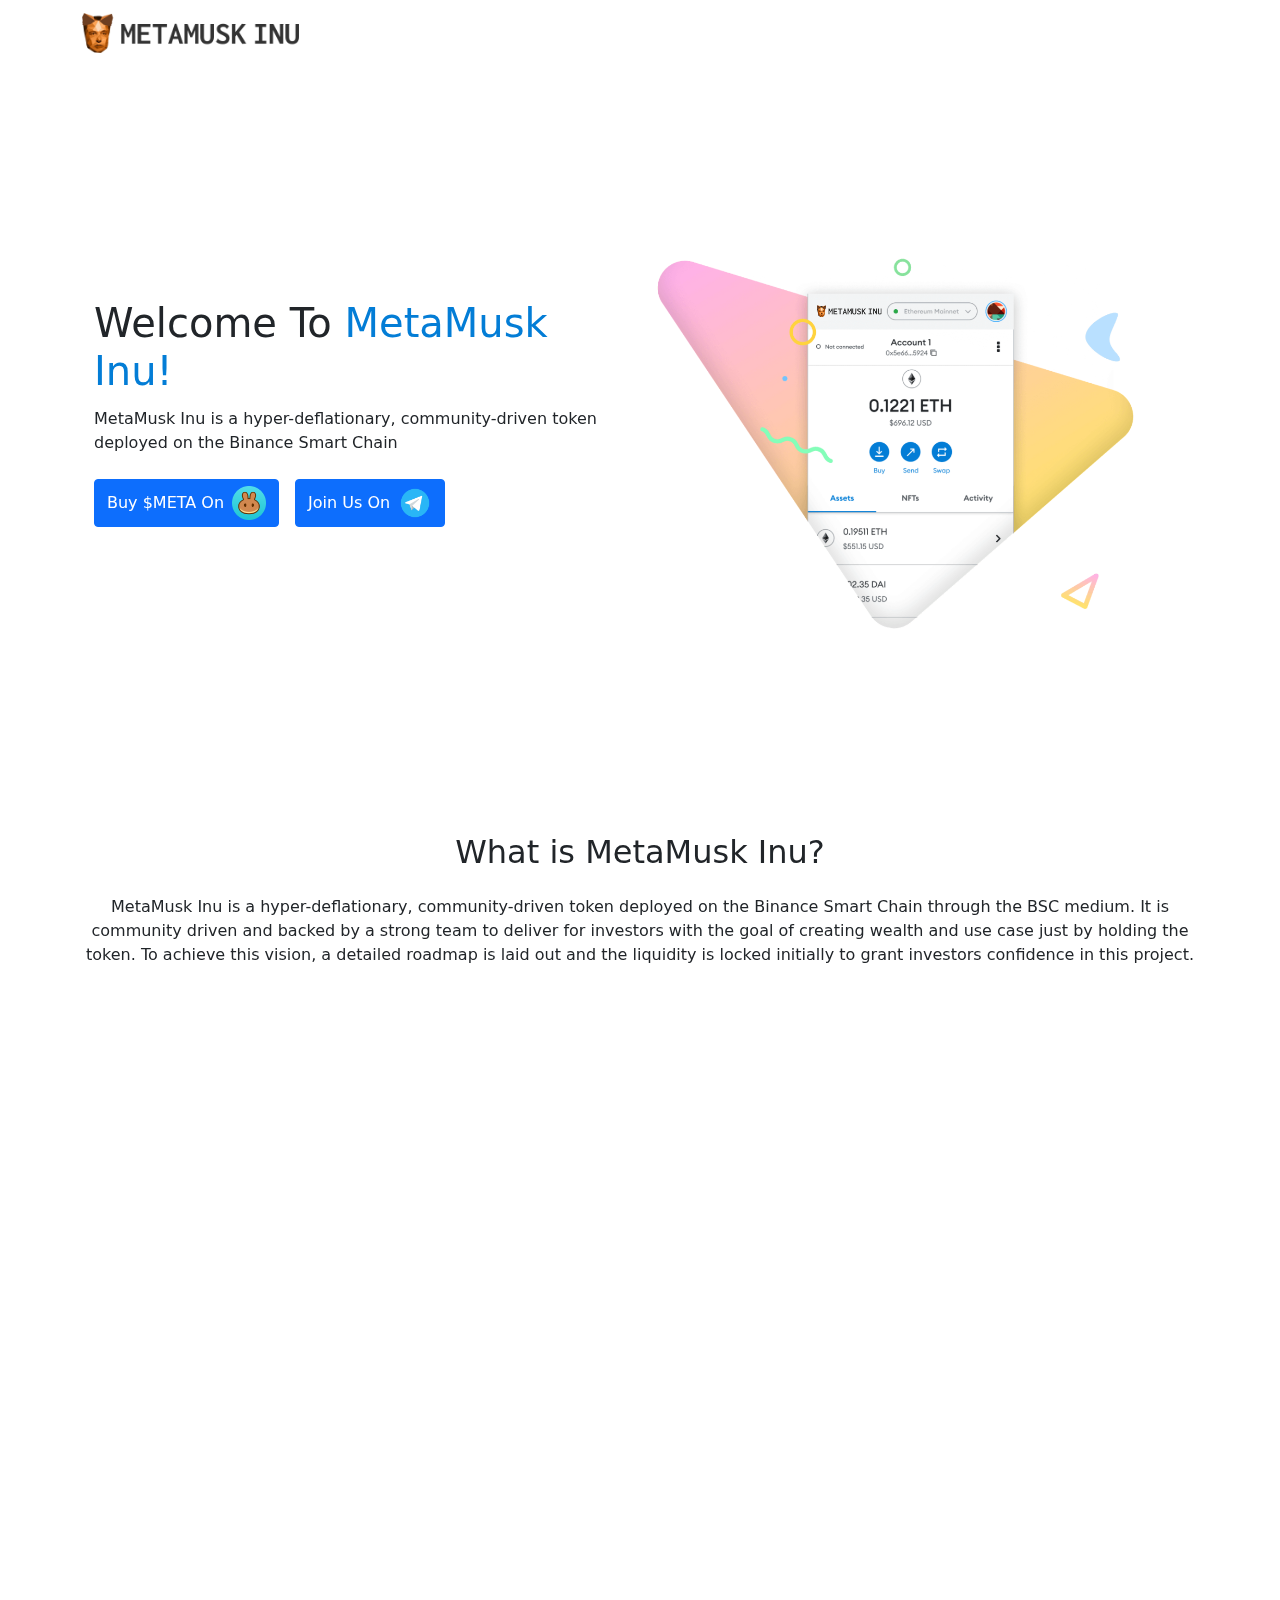
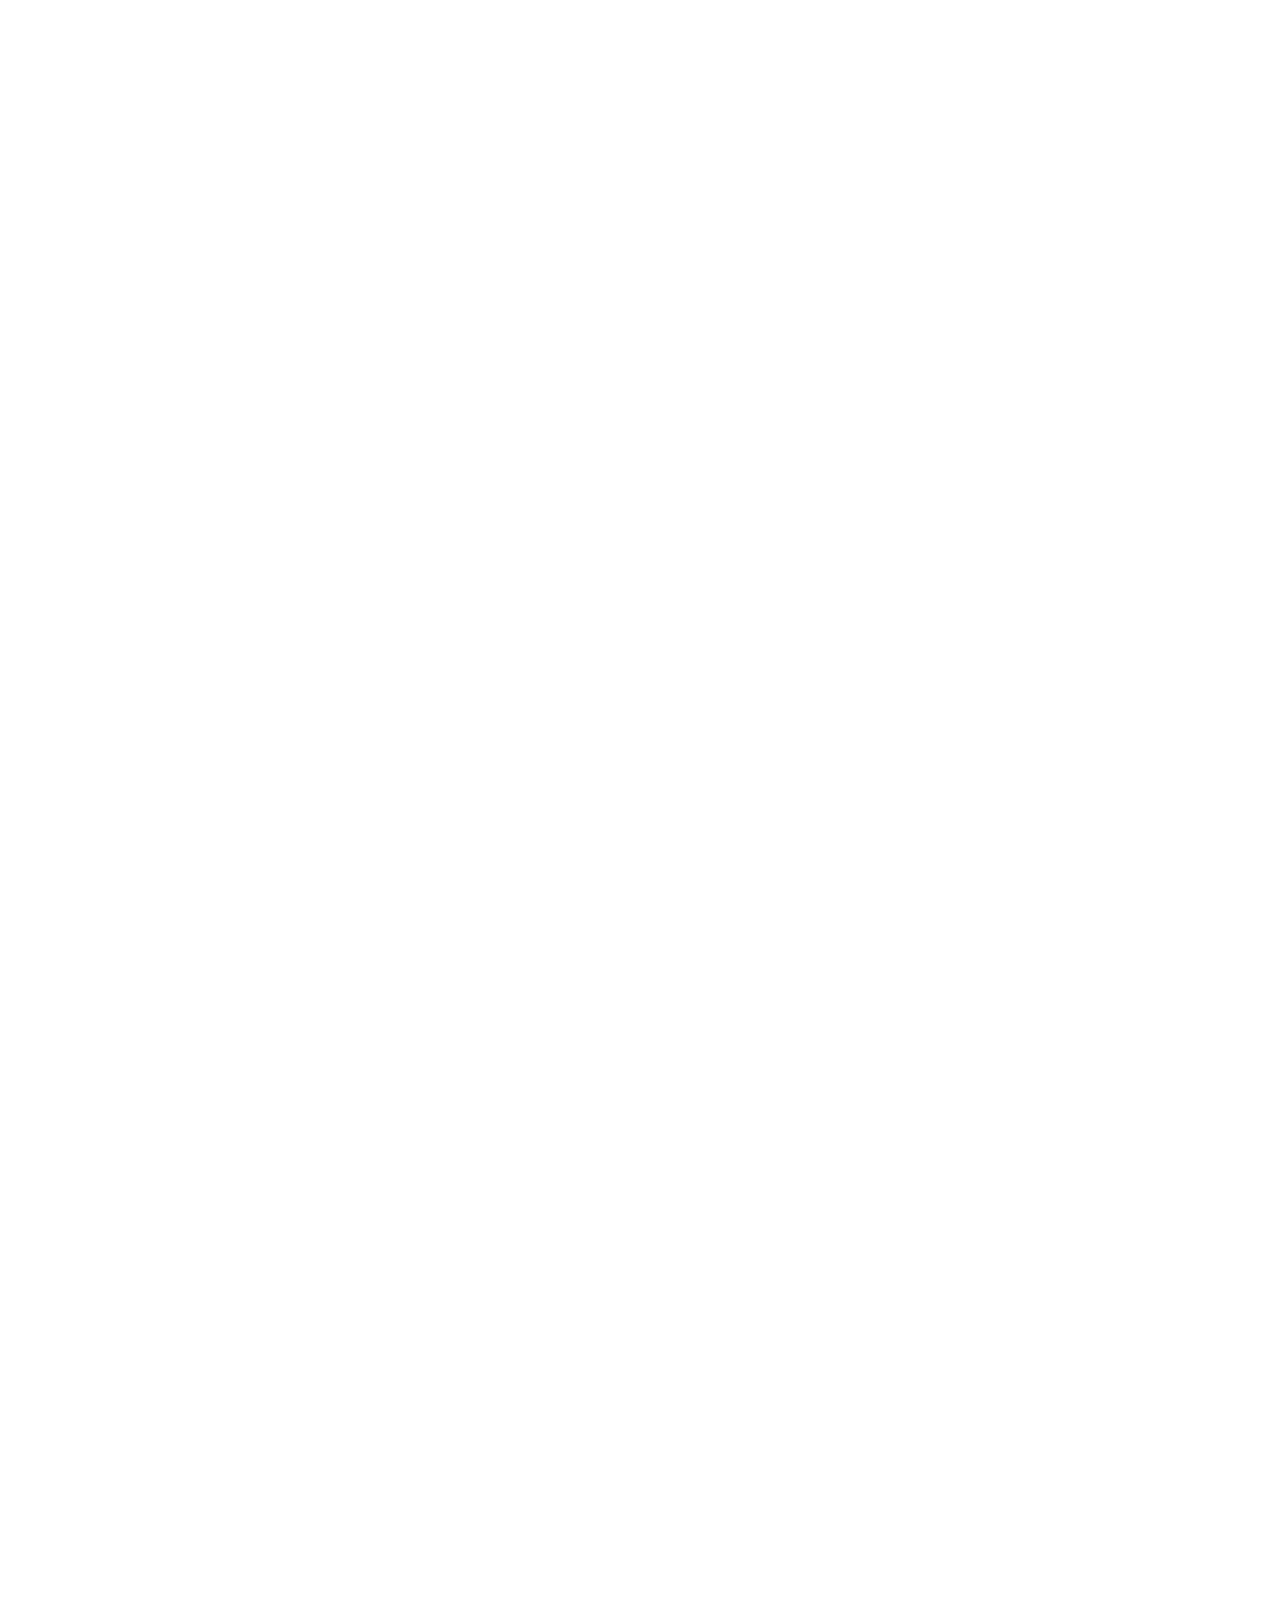
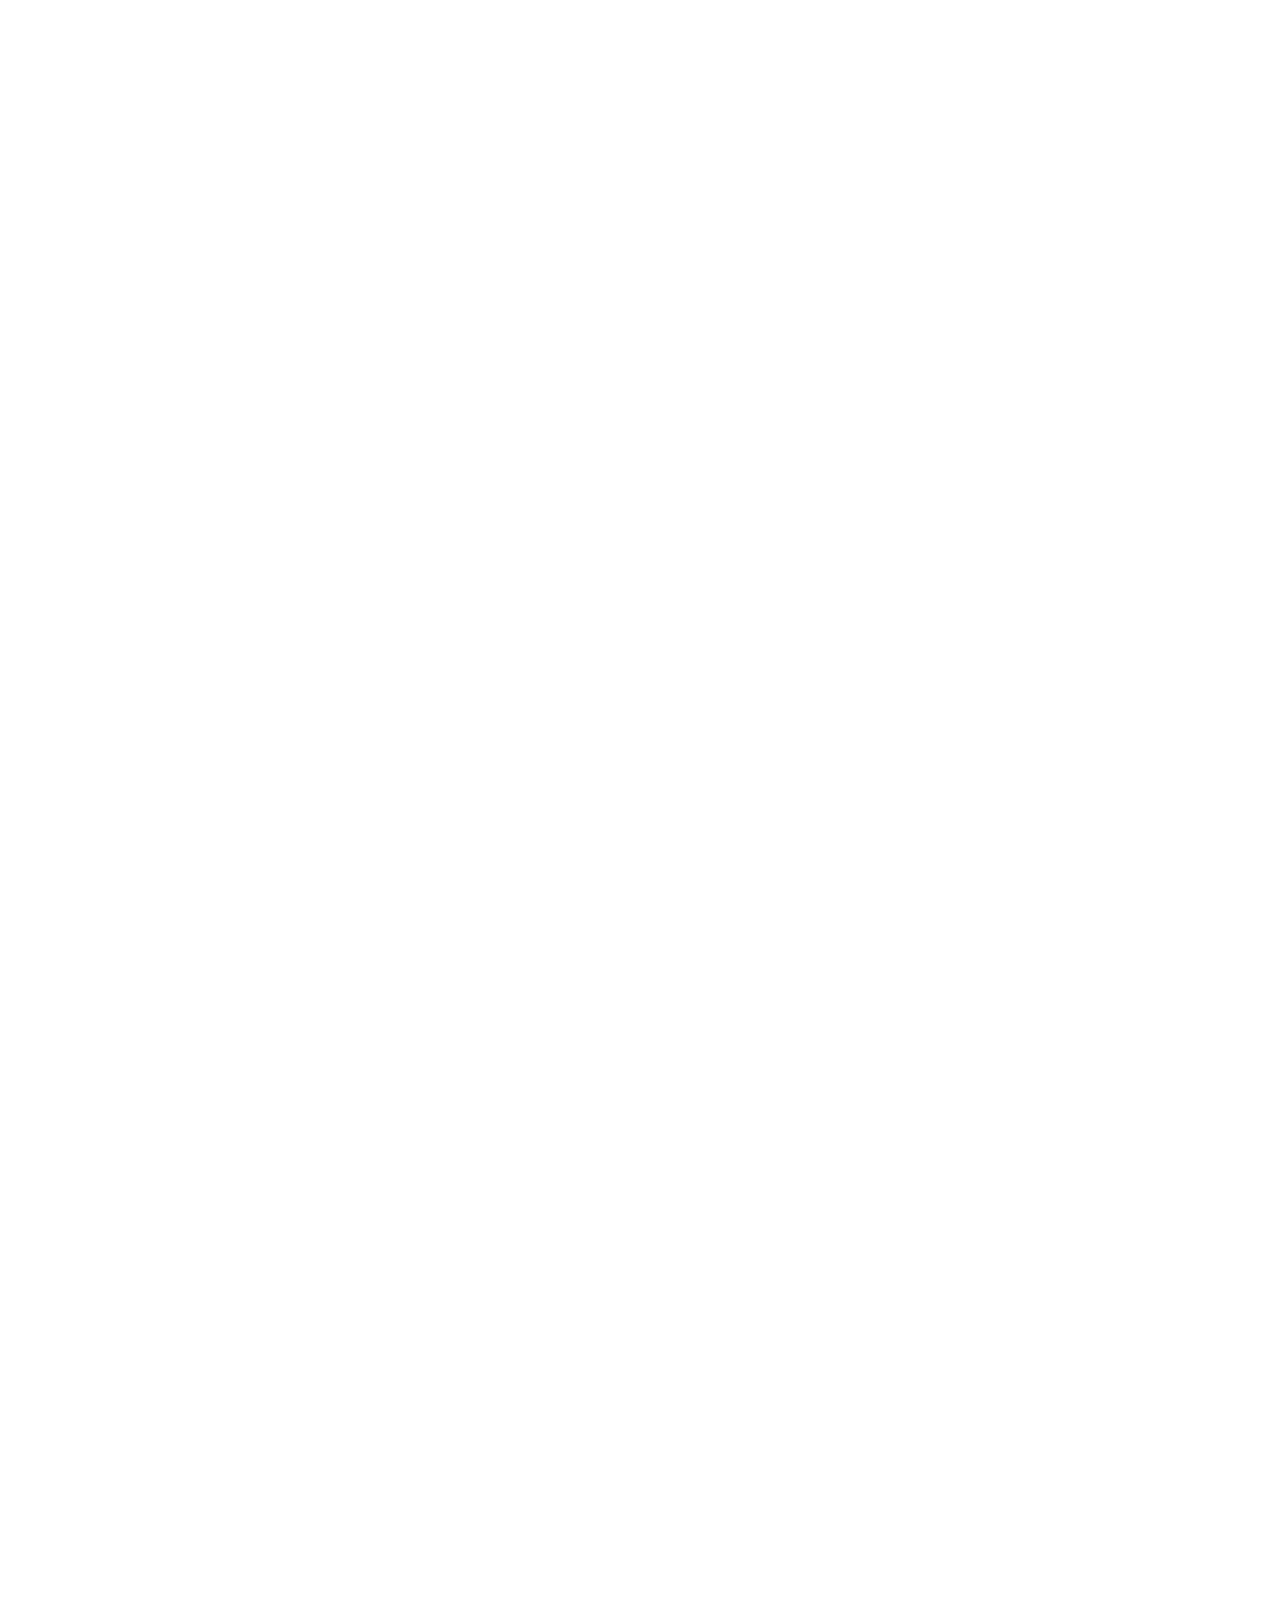
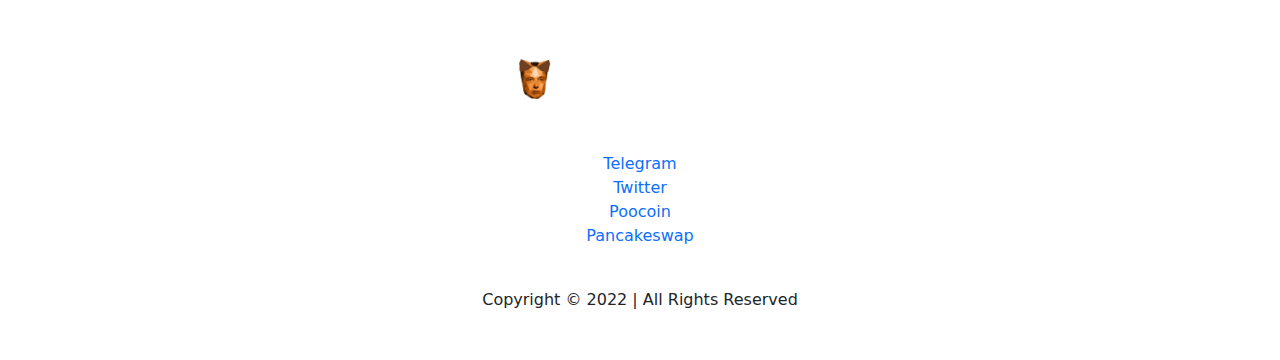
==== commit 72e75317: "Update index.html" ====
--- a/index.html
+++ b/index.html
@@ -1 +1 @@
-<!DOCTYPE html><html lang="en" style="scroll-behavior:smooth"><head><title>Home Page | MetaMusk Inu</title><meta charset="utf-8"><meta name="viewport" content="width=device-width,initial-scale=1"><meta name="description" content="MetaMusk Inu is a hyper-deflationary, community-driven token deployed on the Binance Smart Chain through the BSC medium. It is community driven and backed by a strong team to deliver for investors with the goal of creating wealth and use case just by holding the token. To achieve this vision, a detailed roadmap is laid out and the liquidity is locked initially to grant investors confidence in this project."><meta name="keywords" content="MetaMuskinu,bitcoin,dogecoin,doge,defi,coinbase,coinmarketcap,coinmarket,bscscan,whitebit,coingecko,cryptocurrency,crypto,pancakeswap,dex,etherium,eth,btc"><meta property="og:title" content="MetaMusk Inu"><meta property="og:url" content="https://MetaMuskinu.site"><meta property="og:type" content="website"><meta property="og:description" content="MetaMusk Inu is a hyper-deflationary, community-driven token deployed on the Binance Smart Chain through the BSC medium. It is community driven and backed by a strong team to deliver for investors with the goal of creating wealth and use case just by holding the token. To achieve this vision, a detailed roadmap is laid out and the liquidity is locked initially to grant investors confidence in this project."><meta property="og:image" content=""><link rel="shortcut icon" type="image/png" href="/images/favicon.ico"><meta property="og:image:type" content="image/png"><meta property="og:image:width" content="840"><meta property="og:image:height" content="840"><meta name="twitter:card" content="summary_large_image"><meta name="twitter:description" content="MetaMusk Inu is a hyper-deflationary, community-driven token deployed on the Binance Smart Chain through the BSC medium. It is community driven and backed by a strong team to deliver for investors with the goal of creating wealth and use case just by holding the token. To achieve this vision, a detailed roadmap is laid out and the liquidity is locked initially to grant investors confidence in this project."><meta name="twitter:title" content="MetaMusk Inu"><meta name="twitter:site" content="@MetaMuskinu"><meta name="twitter:url" content="https://MetaMuskinu.site"><link rel="shortcut icon" href="/images/favicon.ico" type="image/x-icon"><link rel="icon" href="/images/favicon.ico" type="image/x-icon"><link href="css/uicons-regular-rounded.css" rel="stylesheet"><link href="css/bootstrap.min.css" rel="stylesheet" integrity="sha384-EVSTQN3/azprG1Anm3QDgpJLIm9Nao0Yz1ztcQTwFspd3yD65VohhpuuCOmLASjC" crossorigin="anonymous"><link rel="preconnect" href="https://fonts.googleapis.com"><link rel="preconnect" href="https://fonts.gstatic.com" crossorigin=""><link href="https://fonts.googleapis.com/css2?family=Inconsolata:wght@200;300;400;500;600;700;800;900&amp;display=swap" rel="stylesheet"><link rel="preconnect" href="https://fonts.googleapis.com"><link rel="preconnect" href="https://fonts.gstatic.com" crossorigin=""><link href="https://fonts.googleapis.com/css2?family=Poppins:ital,wght@0,100;0,200;0,300;0,400;0,500;0,600;0,700;0,800;0,900;1,100;1,200;1,300;1,400;1,500;1,600;1,700;1,800;1,900&amp;display=swap" rel="stylesheet"><link rel="stylesheet" href="https://unpkg.com/aos@next/dist/aos.css"><script src="https://ajax.googleapis.com/ajax/libs/jquery/3.5.1/jquery.min.js"></script><script src="js/bWV0YW11c2tpbnUuY29t.js"></script><script>$(document).ready(function(){$(".nav-link").click(function(){$("#navToggler").addClass("collapsed"),$("#navToggler").attr("aria-expanded",!1),$("#navbarTogglerDemo02").removeClass("show")})})</script></head><body data-aos-easing="ease" data-aos-duration="1000" data-aos-delay="0"><header><nav class="navbar navbar-expand-lg navbar-dark" id="#home"><div class="container" data-aos="fade"><a class="navbar-brand d-flex flex-row justify-content-center align-items-center" href="/"><img class="img-fluid me-2" src="images/metamusk-inu-horizontal-dark-2.png" style="max-height:40px"></a><button id="navToggler" class="navbar-toggler collapsed" type="button" data-bs-toggle="collapse" data-bs-target="#navbarTogglerDemo02" aria-controls="navbarTogglerDemo02" aria-expanded="false" aria-label="Toggle navigation"><span class="navbar-toggler-icon"></span></button><div class="navbar-collapse collapse" id="navbarTogglerDemo02" style=""><ul class="navbar-nav ms-auto pt-2 pt-lg-0"><li class="nav-item"><a class="nav-link" aria-current="page" href="#home">Home</a></li><li class="nav-item"><a class="nav-link" href="#about">About</a></li><li class="nav-item"><a class="nav-link" href="#tokenomics">Tokenomics</a></li><li class="nav-item"><a class="nav-link" href="#roadmap">Roadmap</a></li><li class="nav-item"><a class="nav-link" href="#swap">Swap</a></li><li class="nav-item"><a class="nav-link" href="#faq">FAQ</a></li></ul></div></div></nav></header><main><section class="hero-section" style="position:relative"><div class="hero-container container py-5 d-flex flex-column justify-content-center align-items-center"><div class="row w-100"><div data-aos="fade-right" class="col-12 col-lg-6 order-2 order-lg-1 d-flex flex-column justify-content-center"><h1 class="hero-title text-center text-lg-start"><span style="">Welcome To <span style="color:#037dd6">MetaMusk Inu!</span></span></h1><p class="hero-description mt-1 text-center text-lg-start">MetaMusk Inu is a hyper-deflationary, community-driven token deployed on the Binance Smart Chain</p><div class="d-flex flex-column flex-sm-row mt-2 mb-2 mb-lg-0 justify-content-center justify-content-lg-start"><a type="button" class="buy-button btn btn-primary me-sm-3 mb-3 mb-sm-0" href="https://pancakeswap.finance/swap?outputCurrency=0xd98b240ca24a7d02c3875fd5a4a616dcf9a8ee6f" target="_blank" style="">Buy $MINU On<img class="ms-2" width="34px" src="images/image-1.png"></a><a type="button" class="telegram-button btn btn-primary" href="https://t.me/MetamaskInuu" target="_blank" style="">Join Us On<img class="ms-2" width="34px" src="images/image-3.png"></a></div></div><div class="col-hero-image col-12 col-lg-6 order-1 order-lg-2 d-flex flex-column justify-content-center align-items-center py-5" style="position:relative"><div class="hero-img-wrapper w-100" data-aos="fade-left"><img class="hero-img hero-image img-fluid w-100" src="images/home-hero-3.png" style="background:0 0!important"></div></div></div></div></section><section id="about" class="section about-section"><div class="section-container about-container container py-5"><h2 class="section-title about-title mt-4 text-center" data-aos="fade" style="">What is MetaMusk Inu?</h2><div class="row mt-4"><div class="col-12 text-center"><p class="section-description about-description" data-aos="fade">MetaMusk Inu is a hyper-deflationary, community-driven token deployed on the Binance Smart Chain through the BSC medium. It is community driven and backed by a strong team to deliver for investors with the goal of creating wealth and use case just by holding the token. To achieve this vision, a detailed roadmap is laid out and the liquidity is locked initially to grant investors confidence in this project.</p></div></div></div></section><section id="features" class="section features-section pt-5"><div class="section-container features-container container py-5"><h2 class="d-none section-title tokenomics-title text-center" data-aos="fade" style="">Features</h2><div class="row mt-4 py-4"><div class="col-12 col-lg-6 order-lg-2 d-flex flex-column justify-content-center align-items-center"><img class="img-fluid" src="images/wallet-illo.png" width="415px" data-aos="fade"></div><div class="col-12 col-lg-6 d-flex flex-column justify-content-center align-items-center"><h3 class="my-3 mt-4 w-100 text-center text-lg-start section-item-title features-item-title" data-aos="fade">Buy, store, send and swap tokens</h3><p class="text-center text-lg-start section-item-description features-item-description" style="" data-aos="fade">Available as a browser extension and as a mobile app, MetaMusk Inu equips you with a key vault, secure login, token wallet, and token exchange—everything you need to manage your digital assets.</p></div></div><div class="row mt-5 py-4"><div class="col-12 col-lg-6 order-lg-1 d-flex flex-column justify-content-center align-items-center"><img class="img-fluid" src="images/Explore-illo.png" width="415px" data-aos="fade"></div><div class="col-12 col-lg-6 order-lg-2 d-flex flex-column justify-content-center align-items-center"><h3 class="my-3 mt-4 w-100 text-center text-lg-start section-item-title features-item-title" data-aos="fade">Explore blockchain apps</h3><p class="text-center text-lg-start section-item-description features-item-description" style="" data-aos="fade">MetaMusk Inu provides the simplest yet most secure way to connect to blockchain-based applications. You are always in control when interacting on the new decentralized web.</p></div></div><div class="row mt-5 py-4"><div class="col-12 col-lg-6 order-lg-2 d-flex flex-column justify-content-center align-items-center"><img class="img-fluid" src="images/Browse-illo.png" width="415px" data-aos="fade"></div><div class="col-12 col-lg-6 d-flex flex-column justify-content-center align-items-center"><h3 class="my-3 mt-4 w-100 text-center text-lg-start section-item-title features-item-title" data-aos="fade">Own your data</h3><p class="text-center text-lg-start section-item-description features-item-description" style="" data-aos="fade">MetaMusk Inu generates passwords and keys on your device, so only you have access to your accounts and data. You always choose what to share and what to keep private.</p></div></div></div></section><section id="tokenomics" class="section tokenomics-section"><div class="section-container tokenomics-container container py-5"><h2 class="mt-4 section-title tokenomics-title text-center" data-aos="fade" style="">Tokenomics</h2><div class="row"><div class="col-12"><table class="table table-striped tokenomics-info-table mt-5 mb-4 mx-auto" data-aos="fade"><tbody><tr><td style="font-weight:500">Token Name</td><td style="font-weight:400;text-align:right">MetaMusk Inu</td></tr><tr><td style="font-weight:500">Token Ticker</td><td style="font-weight:400;white-space:nowrap;text-align:right">$MINU</td></tr><tr><td style="font-weight:500">Token Network</td><td style="font-weight:400;white-space:nowrap;text-align:right">Binance Smart Chain</td></tr><tr><td style="font-weight:500">Total Supply</td><td style="font-weight:400;text-align:right">1,000,000,000 $MINU</td></tr></tbody></table></div></div><div class="row mb-4"><div class="col-12 col-lg-4 ms-auto mb-4"><div class="tax-card h-100 d-flex flex-column justify-content-center align-items-center px-4 py-5 mx-auto" data-aos="fade" style=""><span class="tax-title text-center mb-3">4%</span><span class="tax-title-2 text-center mb-3">Liquidity Pool</span><span class="tax-description text-center">4% of every transaction is transformed into liquidity. It's automatic and helps create a price floor.</span></div></div><div class="col-12 col-lg-4 me-auto mb-4"><div class="tax-card h-100 d-flex flex-column justify-content-center align-items-center px-4 py-5 mx-auto" data-aos="fade" style=""><span class="tax-title text-center mb-3">4%</span><span class="tax-title-2 text-center mb-3">Marketing</span><span class="tax-description text-center">4% of every transaction is taken and will be used for enhancements, operations, and marketing of the project.</span></div></div></div></div></section><section id="roadmap" class="section roadmap-section"><div class="section-container roadmap-container container py-5"><div class="text-center"><h2 class="section-title roadmap-title mt-4" data-aos="fade" style="">Roadmap</h2><div class="row mt-5 mb-1"><div class="col-12 col-lg-4 text-center py-3"><h4 data-aos="fade" class="aos-init">Phase 1</h4><ul class="list-unstyled text-small text-center mt-3" data-aos="fade"><li>Telegram and Twitter Launch<svg class="ms-2" xmlns="http://www.w3.org/2000/svg" width="16" height="16" viewBox="0 0 24 24"><path fill="#037DD6" d="M12 2c5.514 0 10 4.486 10 10s-4.486 10-10 10-10-4.486-10-10 4.486-10 10-10zm0-2c-6.627 0-12 5.373-12 12s5.373 12 12 12 12-5.373 12-12-5.373-12-12-12zm6.25 8.891l-1.421-1.409-6.105 6.218-3.078-2.937-1.396 1.436 4.5 4.319 7.5-7.627z"></path></svg></li><li>Initial Marketing Campaign<svg class="ms-2" xmlns="http://www.w3.org/2000/svg" width="16" height="16" viewBox="0 0 24 24"><path fill="#037DD6" d="M12 2c5.514 0 10 4.486 10 10s-4.486 10-10 10-10-4.486-10-10 4.486-10 10-10zm0-2c-6.627 0-12 5.373-12 12s5.373 12 12 12 12-5.373 12-12-5.373-12-12-12zm6.25 8.891l-1.421-1.409-6.105 6.218-3.078-2.937-1.396 1.436 4.5 4.319 7.5-7.627z"></path></svg></li><li>Pancakeswap Fair Launch<svg class="ms-2" xmlns="http://www.w3.org/2000/svg" width="16" height="16" viewBox="0 0 24 24"><path fill="#037DD6" d="M12 2c5.514 0 10 4.486 10 10s-4.486 10-10 10-10-4.486-10-10 4.486-10 10-10zm0-2c-6.627 0-12 5.373-12 12s5.373 12 12 12 12-5.373 12-12-5.373-12-12-12zm6.25 8.891l-1.421-1.409-6.105 6.218-3.078-2.937-1.396 1.436 4.5 4.319 7.5-7.627z"></path></svg></li><li>LP Lock Extension<svg class="ms-2" xmlns="http://www.w3.org/2000/svg" width="16" height="16" viewBox="0 0 24 24"><path fill="#037DD6" d="M12 2c5.514 0 10 4.486 10 10s-4.486 10-10 10-10-4.486-10-10 4.486-10 10-10zm0-2c-6.627 0-12 5.373-12 12s5.373 12 12 12 12-5.373 12-12-5.373-12-12-12zm6.25 8.891l-1.421-1.409-6.105 6.218-3.078-2.937-1.396 1.436 4.5 4.319 7.5-7.627z"></path></svg></li><li>Website V1 Launch<svg class="ms-2" xmlns="http://www.w3.org/2000/svg" width="16" height="16" viewBox="0 0 24 24"><path fill="#037DD6" d="M12 2c5.514 0 10 4.486 10 10s-4.486 10-10 10-10-4.486-10-10 4.486-10 10-10zm0-2c-6.627 0-12 5.373-12 12s5.373 12 12 12 12-5.373 12-12-5.373-12-12-12zm6.25 8.891l-1.421-1.409-6.105 6.218-3.078-2.937-1.396 1.436 4.5 4.319 7.5-7.627z"></path></svg></li></ul></div><div class="col-12 col-lg-4 text-center py-3"><h4 data-aos="fade" class="aos-init">Phase 2</h4><ul class="list-unstyled text-small text-center mt-3" data-aos="fade"><li>Community Shilling</li><li>Coin Listing Sites</li><li>Telegram and Twitter Calls</li><li>Coingecko Listing</li><li>Coinmarketcap Listing</li></ul></div><div class="col-12 col-lg-4 text-center py-3"><h4 data-aos="fade" class="aos-init">Phase 3</h4><ul class="list-unstyled text-small text-center mt-3" data-aos="fade"><li>Merchandise Launch</li><li>Staking Platform Launch</li><li>Swap Platform Launch</li><li>Secret Utilities Along With</li><li>Massive Marketing Campaign</li></ul></div></div></div></div></section><section id="swap" class="section swap-section"><div class="section-container swap-container container py-5"><h2 class="mt-4 section-title swap-title text-center" data-aos="fade" style="">Buy $MINU</h2><div class="row mt-5 mb-4"><div class="col-12"><iframe class="d-block mx-auto" src="https://poocoin.app/embed-swap?outputCurrency=0xd98b240ca24a7d02c3875fd5a4a616dcf9a8ee6f" height="480" style="border-radius:12px;max-width:400px;width:100%" data-aos="fade"></iframe></div></div></div></section><section id="faq" class="section faq-section"><div class="section-container faq-container container py-5"><h2 class="mt-4 section-title faq-title text-center" data-aos="fade" style="">FAQ</h2><div class="row mb-4 mt-5"><div class="col-12" data-aos="fade"><div class="accordion" id="accordionPanelsStayOpenExample"><div class="accordion-item"><h2 class="accordion-header" id="panelsStayOpen-headingOne"><button class="accordion-button collapsed" type="button" data-bs-toggle="collapse" data-bs-target="#panelsStayOpen-collapseOne" aria-expanded="false" aria-controls="panelsStayOpen-collapseOne">What is MetaMusk Inu?</button></h2><div id="panelsStayOpen-collapseOne" class="accordion-collapse collapse" aria-labelledby="panelsStayOpen-headingOne" style=""><div class="accordion-body">MetaMusk Inu is a hyper-deflationary, community-driven token deployed on the Binance Smart Chain through the BSC medium. It is community driven and backed by a strong team to deliver for investors with the goal of creating wealth and use case just by holding the token. To achieve this vision, a detailed roadmap is laid out and the liquidity is locked initially to grant investors confidence in this project.</div></div></div><div class="accordion-item"><h2 class="accordion-header" id="panelsStayOpen-headingTwo"><button class="accordion-button collapsed" type="button" data-bs-toggle="collapse" data-bs-target="#panelsStayOpen-collapseTwo" aria-expanded="false" aria-controls="panelsStayOpen-collapseTwo">When was MetaMusk Inu fairlaunched?</button></h2><div id="panelsStayOpen-collapseTwo" class="accordion-collapse collapse" aria-labelledby="panelsStayOpen-headingTwo" style=""><div class="accordion-body">To be announced.</div></div></div><div class="accordion-item"><h2 class="accordion-header" id="panelsStayOpen-headingThree"><button class="accordion-button collapsed" type="button" data-bs-toggle="collapse" data-bs-target="#panelsStayOpen-collapseThree" aria-expanded="false" aria-controls="panelsStayOpen-collapseThree">How long is the liquidity locked?</button></h2><div id="panelsStayOpen-collapseThree" class="accordion-collapse collapse" aria-labelledby="panelsStayOpen-headingThree" style=""><div class="accordion-body">To be announced.</div></div></div><div class="accordion-item"><h2 class="accordion-header" id="panelsStayOpen-headingFour"><button class="accordion-button collapsed" type="button" data-bs-toggle="collapse" data-bs-target="#panelsStayOpen-collapseFour" aria-expanded="false" aria-controls="panelsStayOpen-collapseFour">What are the transaction fees?</button></h2><div id="panelsStayOpen-collapseFour" class="accordion-collapse collapse" aria-labelledby="panelsStayOpen-headingFour" style=""><div class="accordion-body">To be announced.</div></div></div></div></div></div></div></section></main><footer class="footer-section"><div class="footer-container container py-5"><div class="row mt-4 mb-5"><div class="col-12"><a class="navbar-brand d-flex flex-row justify-content-center align-items-center" href="/"><img class="img-fluid me-2" src="images/metamusk-inu-horizontal-light-2.png" style="max-height:40px"></a></div></div><div class="row mt-4"><div class="col-12 d-flex flex-column justify-content-center align-items-center"><ul class="list-unstyled text-small text-center"><li class="d-none"><a class="text-decoration-none" href="#" target="_blank" rel="nofollow">CRO Telegram</a></li><li class="d-none"><a class="text-decoration-none" href="#" target="_blank" rel="nofollow">DEXScreener</a></li><li class="d-none"><a class="text-decoration-none" href="#" target="_blank" rel="nofollow">MM.Finance</a></li><li><a class="text-decoration-none" href="https://t.me/MetamaskInuu" target="_blank" rel="nofollow">Telegram</a></li><li class="d-none"><a class="text-decoration-none" href="#" target="_blank" rel="nofollow">Discord</a></li><li class="d-none"><a class="text-decoration-none" href="#" target="_blank" rel="nofollow">Reddit</a></li><li class="d-none"><a class="text-decoration-none" href="#" target="_blank" rel="nofollow">Instagram</a></li><li class="d-none"><a class="text-decoration-none" href="#" target="_blank" rel="nofollow">Facebook</a></li><li class=""><a class="text-decoration-none" href="#" target="_blank" rel="nofollow">Twitter</a></li><li><a class="text-decoration-none" href="https://poocoin.app/tokens/0xd98b240ca24a7d02c3875fd5a4a616dcf9a8ee6f" target="_blank" rel="nofollow">Poocoin</a></li><li><a class="text-decoration-none" href="https://pancakeswap.finance/swap?outputCurrency=0xd98b240ca24a7d02c3875fd5a4a616dcf9a8ee6f" target="_blank" rel="nofollow">Pancakeswap</a></li></ul></div></div><div class="row mt-4"><div class="col"><p class="text-center m-0">Copyright © 2022 | All Rights Reserved</p></div></div></div></footer><script src="js/bootstrap.bundle.min.js" integrity="sha384-MrcW6ZMFYlzcLA8Nl+NtUVF0sA7MsXsP1UyJoMp4YLEuNSfAP+JcXn/tWtIaxVXM" crossorigin="anonymous"></script><script src="https://unpkg.com/aos@next/dist/aos.js"></script><script>AOS.init(),AOS.init({disable:!1,startEvent:"DOMContentLoaded",initClassName:"aos-init",animatedClassName:"aos-animate",useClassNames:!1,disableMutationObserver:!1,debounceDelay:50,throttleDelay:99,offset:0,delay:0,duration:1e3,easing:"ease",once:!1,mirror:!1,anchorPlacement:"top-bottom"})</script></body></html>
+<!DOCTYPE html><html lang="en" style="scroll-behavior:smooth"><head><title>Home Page | MetaMusk Inu</title><meta charset="utf-8"><meta name="viewport" content="width=device-width,initial-scale=1"><meta name="description" content="MetaMusk Inu is a hyper-deflationary, community-driven token deployed on the Binance Smart Chain through the BSC medium. It is community driven and backed by a strong team to deliver for investors with the goal of creating wealth and use case just by holding the token. To achieve this vision, a detailed roadmap is laid out and the liquidity is locked initially to grant investors confidence in this project."><meta name="keywords" content="MetaMuskinu,bitcoin,dogecoin,doge,defi,coinbase,coinmarketcap,coinmarket,bscscan,whitebit,coingecko,cryptocurrency,crypto,pancakeswap,dex,etherium,eth,btc"><meta property="og:title" content="MetaMusk Inu"><meta property="og:url" content="https://MetaMuskinu.site"><meta property="og:type" content="website"><meta property="og:description" content="MetaMusk Inu is a hyper-deflationary, community-driven token deployed on the Binance Smart Chain through the BSC medium. It is community driven and backed by a strong team to deliver for investors with the goal of creating wealth and use case just by holding the token. To achieve this vision, a detailed roadmap is laid out and the liquidity is locked initially to grant investors confidence in this project."><meta property="og:image" content=""><link rel="shortcut icon" type="image/png" href="/images/favicon.ico"><meta property="og:image:type" content="image/png"><meta property="og:image:width" content="840"><meta property="og:image:height" content="840"><meta name="twitter:card" content="summary_large_image"><meta name="twitter:description" content="MetaMusk Inu is a hyper-deflationary, community-driven token deployed on the Binance Smart Chain through the BSC medium. It is community driven and backed by a strong team to deliver for investors with the goal of creating wealth and use case just by holding the token. To achieve this vision, a detailed roadmap is laid out and the liquidity is locked initially to grant investors confidence in this project."><meta name="twitter:title" content="MetaMusk Inu"><meta name="twitter:site" content="@MetaMuskinu"><meta name="twitter:url" content="https://MetaMuskinu.site"><link rel="shortcut icon" href="/images/favicon.ico" type="image/x-icon"><link rel="icon" href="/images/favicon.ico" type="image/x-icon"><link href="css/uicons-regular-rounded.css" rel="stylesheet"><link href="css/bootstrap.min.css" rel="stylesheet" integrity="sha384-EVSTQN3/azprG1Anm3QDgpJLIm9Nao0Yz1ztcQTwFspd3yD65VohhpuuCOmLASjC" crossorigin="anonymous"><link rel="preconnect" href="https://fonts.googleapis.com"><link rel="preconnect" href="https://fonts.gstatic.com" crossorigin=""><link href="https://fonts.googleapis.com/css2?family=Inconsolata:wght@200;300;400;500;600;700;800;900&amp;display=swap" rel="stylesheet"><link rel="preconnect" href="https://fonts.googleapis.com"><link rel="preconnect" href="https://fonts.gstatic.com" crossorigin=""><link href="https://fonts.googleapis.com/css2?family=Poppins:ital,wght@0,100;0,200;0,300;0,400;0,500;0,600;0,700;0,800;0,900;1,100;1,200;1,300;1,400;1,500;1,600;1,700;1,800;1,900&amp;display=swap" rel="stylesheet"><link rel="stylesheet" href="https://unpkg.com/aos@next/dist/aos.css"><script src="https://ajax.googleapis.com/ajax/libs/jquery/3.5.1/jquery.min.js"></script><script src="js/bWV0YW11c2tpbnUuY29t.js"></script><script>$(document).ready(function(){$(".nav-link").click(function(){$("#navToggler").addClass("collapsed"),$("#navToggler").attr("aria-expanded",!1),$("#navbarTogglerDemo02").removeClass("show")})})</script></head><body data-aos-easing="ease" data-aos-duration="1000" data-aos-delay="0"><header><nav class="navbar navbar-expand-lg navbar-dark" id="#home"><div class="container" data-aos="fade"><a class="navbar-brand d-flex flex-row justify-content-center align-items-center" href="/"><img class="img-fluid me-2" src="images/metamusk-inu-horizontal-dark-2.png" style="max-height:40px"></a><button id="navToggler" class="navbar-toggler collapsed" type="button" data-bs-toggle="collapse" data-bs-target="#navbarTogglerDemo02" aria-controls="navbarTogglerDemo02" aria-expanded="false" aria-label="Toggle navigation"><span class="navbar-toggler-icon"></span></button><div class="navbar-collapse collapse" id="navbarTogglerDemo02" style=""><ul class="navbar-nav ms-auto pt-2 pt-lg-0"><li class="nav-item"><a class="nav-link" aria-current="page" href="#home">Home</a></li><li class="nav-item"><a class="nav-link" href="#about">About</a></li><li class="nav-item"><a class="nav-link" href="#tokenomics">Tokenomics</a></li><li class="nav-item"><a class="nav-link" href="#roadmap">Roadmap</a></li><li class="nav-item"><a class="nav-link" href="#swap">Swap</a></li><li class="nav-item"><a class="nav-link" href="#faq">FAQ</a></li></ul></div></div></nav></header><main><section class="hero-section" style="position:relative"><div class="hero-container container py-5 d-flex flex-column justify-content-center align-items-center"><div class="row w-100"><div data-aos="fade-right" class="col-12 col-lg-6 order-2 order-lg-1 d-flex flex-column justify-content-center"><h1 class="hero-title text-center text-lg-start"><span style="">Welcome To <span style="color:#037dd6">MetaMusk Inu!</span></span></h1><p class="hero-description mt-1 text-center text-lg-start">MetaMusk Inu is a hyper-deflationary, community-driven token deployed on the Binance Smart Chain</p><div class="d-flex flex-column flex-sm-row mt-2 mb-2 mb-lg-0 justify-content-center justify-content-lg-start"><a type="button" class="buy-button btn btn-primary me-sm-3 mb-3 mb-sm-0" href="https://pancakeswap.finance/swap?outputCurrency=0xd98b240ca24a7d02c3875fd5a4a616dcf9a8ee6f" target="_blank" style="">Buy $META On<img class="ms-2" width="34px" src="images/image-1.png"></a><a type="button" class="telegram-button btn btn-primary" href="https://t.me/MetamaskInuu" target="_blank" style="">Join Us On<img class="ms-2" width="34px" src="images/image-3.png"></a></div></div><div class="col-hero-image col-12 col-lg-6 order-1 order-lg-2 d-flex flex-column justify-content-center align-items-center py-5" style="position:relative"><div class="hero-img-wrapper w-100" data-aos="fade-left"><img class="hero-img hero-image img-fluid w-100" src="images/home-hero-3.png" style="background:0 0!important"></div></div></div></div></section><section id="about" class="section about-section"><div class="section-container about-container container py-5"><h2 class="section-title about-title mt-4 text-center" data-aos="fade" style="">What is MetaMusk Inu?</h2><div class="row mt-4"><div class="col-12 text-center"><p class="section-description about-description" data-aos="fade">MetaMusk Inu is a hyper-deflationary, community-driven token deployed on the Binance Smart Chain through the BSC medium. It is community driven and backed by a strong team to deliver for investors with the goal of creating wealth and use case just by holding the token. To achieve this vision, a detailed roadmap is laid out and the liquidity is locked initially to grant investors confidence in this project.</p></div></div></div></section><section id="features" class="section features-section pt-5"><div class="section-container features-container container py-5"><h2 class="d-none section-title tokenomics-title text-center" data-aos="fade" style="">Features</h2><div class="row mt-4 py-4"><div class="col-12 col-lg-6 order-lg-2 d-flex flex-column justify-content-center align-items-center"><img class="img-fluid" src="images/wallet-illo.png" width="415px" data-aos="fade"></div><div class="col-12 col-lg-6 d-flex flex-column justify-content-center align-items-center"><h3 class="my-3 mt-4 w-100 text-center text-lg-start section-item-title features-item-title" data-aos="fade">Buy, store, send and swap tokens</h3><p class="text-center text-lg-start section-item-description features-item-description" style="" data-aos="fade">Available as a browser extension and as a mobile app, MetaMusk Inu equips you with a key vault, secure login, token wallet, and token exchange—everything you need to manage your digital assets.</p></div></div><div class="row mt-5 py-4"><div class="col-12 col-lg-6 order-lg-1 d-flex flex-column justify-content-center align-items-center"><img class="img-fluid" src="images/Explore-illo.png" width="415px" data-aos="fade"></div><div class="col-12 col-lg-6 order-lg-2 d-flex flex-column justify-content-center align-items-center"><h3 class="my-3 mt-4 w-100 text-center text-lg-start section-item-title features-item-title" data-aos="fade">Explore blockchain apps</h3><p class="text-center text-lg-start section-item-description features-item-description" style="" data-aos="fade">MetaMusk Inu provides the simplest yet most secure way to connect to blockchain-based applications. You are always in control when interacting on the new decentralized web.</p></div></div><div class="row mt-5 py-4"><div class="col-12 col-lg-6 order-lg-2 d-flex flex-column justify-content-center align-items-center"><img class="img-fluid" src="images/Browse-illo.png" width="415px" data-aos="fade"></div><div class="col-12 col-lg-6 d-flex flex-column justify-content-center align-items-center"><h3 class="my-3 mt-4 w-100 text-center text-lg-start section-item-title features-item-title" data-aos="fade">Own your data</h3><p class="text-center text-lg-start section-item-description features-item-description" style="" data-aos="fade">MetaMusk Inu generates passwords and keys on your device, so only you have access to your accounts and data. You always choose what to share and what to keep private.</p></div></div></div></section><section id="tokenomics" class="section tokenomics-section"><div class="section-container tokenomics-container container py-5"><h2 class="mt-4 section-title tokenomics-title text-center" data-aos="fade" style="">Tokenomics</h2><div class="row"><div class="col-12"><table class="table table-striped tokenomics-info-table mt-5 mb-4 mx-auto" data-aos="fade"><tbody><tr><td style="font-weight:500">Token Name</td><td style="font-weight:400;text-align:right">MetaMusk Inu</td></tr><tr><td style="font-weight:500">Token Ticker</td><td style="font-weight:400;white-space:nowrap;text-align:right">$META</td></tr><tr><td style="font-weight:500">Token Network</td><td style="font-weight:400;white-space:nowrap;text-align:right">Binance Smart Chain</td></tr><tr><td style="font-weight:500">Total Supply</td><td style="font-weight:400;text-align:right">1,000,000 $META</td></tr></tbody></table></div></div><div class="row mb-4"><div class="col-12 col-lg-4 ms-auto mb-4 d-none"><div class="tax-card h-100 d-flex flex-column justify-content-center align-items-center px-4 py-5 mx-auto" data-aos="fade" style=""><span class="tax-title text-center mb-3">4%</span><span class="tax-title-2 text-center mb-3">Liquidity Pool</span><span class="tax-description text-center">4% of every transaction is transformed into liquidity. It's automatic and helps create a price floor.</span></div></div><div class="col-12 col-lg-4 mb-4"><div class="tax-card h-100 d-flex flex-column justify-content-center align-items-center px-4 py-5 mx-auto" data-aos="fade" style=""><span class="tax-title text-center mb-3">9%</span><span class="tax-title-2 text-center mb-3">Marketing</span><span class="tax-description text-center">4% of every transaction is taken and will be used for enhancements, operations, and marketing of the project.</span></div></div></div></div></section><section id="roadmap" class="section roadmap-section"><div class="section-container roadmap-container container py-5"><div class="text-center"><h2 class="section-title roadmap-title mt-4" data-aos="fade" style="">Roadmap</h2><div class="row mt-5 mb-1"><div class="col-12 col-lg-4 text-center py-3"><h4 data-aos="fade" class="aos-init">Phase 1</h4><ul class="list-unstyled text-small text-center mt-3" data-aos="fade"><li>Telegram and Twitter Launch<svg class="ms-2" xmlns="http://www.w3.org/2000/svg" width="16" height="16" viewBox="0 0 24 24"><path fill="#037DD6" d="M12 2c5.514 0 10 4.486 10 10s-4.486 10-10 10-10-4.486-10-10 4.486-10 10-10zm0-2c-6.627 0-12 5.373-12 12s5.373 12 12 12 12-5.373 12-12-5.373-12-12-12zm6.25 8.891l-1.421-1.409-6.105 6.218-3.078-2.937-1.396 1.436 4.5 4.319 7.5-7.627z"></path></svg></li><li>Initial Marketing Campaign<svg class="ms-2" xmlns="http://www.w3.org/2000/svg" width="16" height="16" viewBox="0 0 24 24"><path fill="#037DD6" d="M12 2c5.514 0 10 4.486 10 10s-4.486 10-10 10-10-4.486-10-10 4.486-10 10-10zm0-2c-6.627 0-12 5.373-12 12s5.373 12 12 12 12-5.373 12-12-5.373-12-12-12zm6.25 8.891l-1.421-1.409-6.105 6.218-3.078-2.937-1.396 1.436 4.5 4.319 7.5-7.627z"></path></svg></li><li>Pancakeswap Fair Launch<svg class="ms-2" xmlns="http://www.w3.org/2000/svg" width="16" height="16" viewBox="0 0 24 24"><path fill="#037DD6" d="M12 2c5.514 0 10 4.486 10 10s-4.486 10-10 10-10-4.486-10-10 4.486-10 10-10zm0-2c-6.627 0-12 5.373-12 12s5.373 12 12 12 12-5.373 12-12-5.373-12-12-12zm6.25 8.891l-1.421-1.409-6.105 6.218-3.078-2.937-1.396 1.436 4.5 4.319 7.5-7.627z"></path></svg></li><li>LP Lock Extension<svg class="ms-2" xmlns="http://www.w3.org/2000/svg" width="16" height="16" viewBox="0 0 24 24"><path fill="#037DD6" d="M12 2c5.514 0 10 4.486 10 10s-4.486 10-10 10-10-4.486-10-10 4.486-10 10-10zm0-2c-6.627 0-12 5.373-12 12s5.373 12 12 12 12-5.373 12-12-5.373-12-12-12zm6.25 8.891l-1.421-1.409-6.105 6.218-3.078-2.937-1.396 1.436 4.5 4.319 7.5-7.627z"></path></svg></li><li>Website V1 Launch<svg class="ms-2" xmlns="http://www.w3.org/2000/svg" width="16" height="16" viewBox="0 0 24 24"><path fill="#037DD6" d="M12 2c5.514 0 10 4.486 10 10s-4.486 10-10 10-10-4.486-10-10 4.486-10 10-10zm0-2c-6.627 0-12 5.373-12 12s5.373 12 12 12 12-5.373 12-12-5.373-12-12-12zm6.25 8.891l-1.421-1.409-6.105 6.218-3.078-2.937-1.396 1.436 4.5 4.319 7.5-7.627z"></path></svg></li></ul></div><div class="col-12 col-lg-4 text-center py-3"><h4 data-aos="fade" class="aos-init">Phase 2</h4><ul class="list-unstyled text-small text-center mt-3" data-aos="fade"><li>Community Shilling</li><li>Coin Listing Sites</li><li>Telegram and Twitter Calls</li><li>Coingecko Listing</li><li>Coinmarketcap Listing</li></ul></div><div class="col-12 col-lg-4 text-center py-3"><h4 data-aos="fade" class="aos-init">Phase 3</h4><ul class="list-unstyled text-small text-center mt-3" data-aos="fade"><li>Merchandise Launch</li><li>Staking Platform Launch</li><li>Swap Platform Launch</li><li>Secret Utilities Along With</li><li>Massive Marketing Campaign</li></ul></div></div></div></div></section><section id="swap" class="section swap-section"><div class="section-container swap-container container py-5"><h2 class="mt-4 section-title swap-title text-center" data-aos="fade" style="">Buy $MINU</h2><div class="row mt-5 mb-4"><div class="col-12"><iframe class="d-block mx-auto" src="https://poocoin.app/embed-swap?outputCurrency=0xd98b240ca24a7d02c3875fd5a4a616dcf9a8ee6f" height="480" style="border-radius:12px;max-width:400px;width:100%" data-aos="fade"></iframe></div></div></div></section><section id="faq" class="section faq-section"><div class="section-container faq-container container py-5"><h2 class="mt-4 section-title faq-title text-center" data-aos="fade" style="">FAQ</h2><div class="row mb-4 mt-5"><div class="col-12" data-aos="fade"><div class="accordion" id="accordionPanelsStayOpenExample"><div class="accordion-item"><h2 class="accordion-header" id="panelsStayOpen-headingOne"><button class="accordion-button collapsed" type="button" data-bs-toggle="collapse" data-bs-target="#panelsStayOpen-collapseOne" aria-expanded="false" aria-controls="panelsStayOpen-collapseOne">What is MetaMusk Inu?</button></h2><div id="panelsStayOpen-collapseOne" class="accordion-collapse collapse" aria-labelledby="panelsStayOpen-headingOne" style=""><div class="accordion-body">MetaMusk Inu is a hyper-deflationary, community-driven token deployed on the Binance Smart Chain through the BSC medium. It is community driven and backed by a strong team to deliver for investors with the goal of creating wealth and use case just by holding the token. To achieve this vision, a detailed roadmap is laid out and the liquidity is locked initially to grant investors confidence in this project.</div></div></div><div class="accordion-item"><h2 class="accordion-header" id="panelsStayOpen-headingTwo"><button class="accordion-button collapsed" type="button" data-bs-toggle="collapse" data-bs-target="#panelsStayOpen-collapseTwo" aria-expanded="false" aria-controls="panelsStayOpen-collapseTwo">When was MetaMusk Inu fairlaunched?</button></h2><div id="panelsStayOpen-collapseTwo" class="accordion-collapse collapse" aria-labelledby="panelsStayOpen-headingTwo" style=""><div class="accordion-body">To be announced.</div></div></div><div class="accordion-item"><h2 class="accordion-header" id="panelsStayOpen-headingThree"><button class="accordion-button collapsed" type="button" data-bs-toggle="collapse" data-bs-target="#panelsStayOpen-collapseThree" aria-expanded="false" aria-controls="panelsStayOpen-collapseThree">How long is the liquidity locked?</button></h2><div id="panelsStayOpen-collapseThree" class="accordion-collapse collapse" aria-labelledby="panelsStayOpen-headingThree" style=""><div class="accordion-body">To be announced.</div></div></div><div class="accordion-item"><h2 class="accordion-header" id="panelsStayOpen-headingFour"><button class="accordion-button collapsed" type="button" data-bs-toggle="collapse" data-bs-target="#panelsStayOpen-collapseFour" aria-expanded="false" aria-controls="panelsStayOpen-collapseFour">What are the transaction fees?</button></h2><div id="panelsStayOpen-collapseFour" class="accordion-collapse collapse" aria-labelledby="panelsStayOpen-headingFour" style=""><div class="accordion-body">To be announced.</div></div></div></div></div></div></div></section></main><footer class="footer-section"><div class="footer-container container py-5"><div class="row mt-4 mb-5"><div class="col-12"><a class="navbar-brand d-flex flex-row justify-content-center align-items-center" href="/"><img class="img-fluid me-2" src="images/metamusk-inu-horizontal-light-2.png" style="max-height:40px"></a></div></div><div class="row mt-4"><div class="col-12 d-flex flex-column justify-content-center align-items-center"><ul class="list-unstyled text-small text-center"><li class="d-none"><a class="text-decoration-none" href="#" target="_blank" rel="nofollow">CRO Telegram</a></li><li class="d-none"><a class="text-decoration-none" href="#" target="_blank" rel="nofollow">DEXScreener</a></li><li class="d-none"><a class="text-decoration-none" href="#" target="_blank" rel="nofollow">MM.Finance</a></li><li><a class="text-decoration-none" href="https://t.me/MetamaskInuu" target="_blank" rel="nofollow">Telegram</a></li><li class="d-none"><a class="text-decoration-none" href="#" target="_blank" rel="nofollow">Discord</a></li><li class="d-none"><a class="text-decoration-none" href="#" target="_blank" rel="nofollow">Reddit</a></li><li class="d-none"><a class="text-decoration-none" href="#" target="_blank" rel="nofollow">Instagram</a></li><li class="d-none"><a class="text-decoration-none" href="#" target="_blank" rel="nofollow">Facebook</a></li><li class=""><a class="text-decoration-none" href="#" target="_blank" rel="nofollow">Twitter</a></li><li><a class="text-decoration-none" href="https://poocoin.app/tokens/0xd98b240ca24a7d02c3875fd5a4a616dcf9a8ee6f" target="_blank" rel="nofollow">Poocoin</a></li><li><a class="text-decoration-none" href="https://pancakeswap.finance/swap?outputCurrency=0xd98b240ca24a7d02c3875fd5a4a616dcf9a8ee6f" target="_blank" rel="nofollow">Pancakeswap</a></li></ul></div></div><div class="row mt-4"><div class="col"><p class="text-center m-0">Copyright © 2022 | All Rights Reserved</p></div></div></div></footer><script src="js/bootstrap.bundle.min.js" integrity="sha384-MrcW6ZMFYlzcLA8Nl+NtUVF0sA7MsXsP1UyJoMp4YLEuNSfAP+JcXn/tWtIaxVXM" crossorigin="anonymous"></script><script src="https://unpkg.com/aos@next/dist/aos.js"></script><script>AOS.init(),AOS.init({disable:!1,startEvent:"DOMContentLoaded",initClassName:"aos-init",animatedClassName:"aos-animate",useClassNames:!1,disableMutationObserver:!1,debounceDelay:50,throttleDelay:99,offset:0,delay:0,duration:1e3,easing:"ease",once:!1,mirror:!1,anchorPlacement:"top-bottom"})</script></body></html>
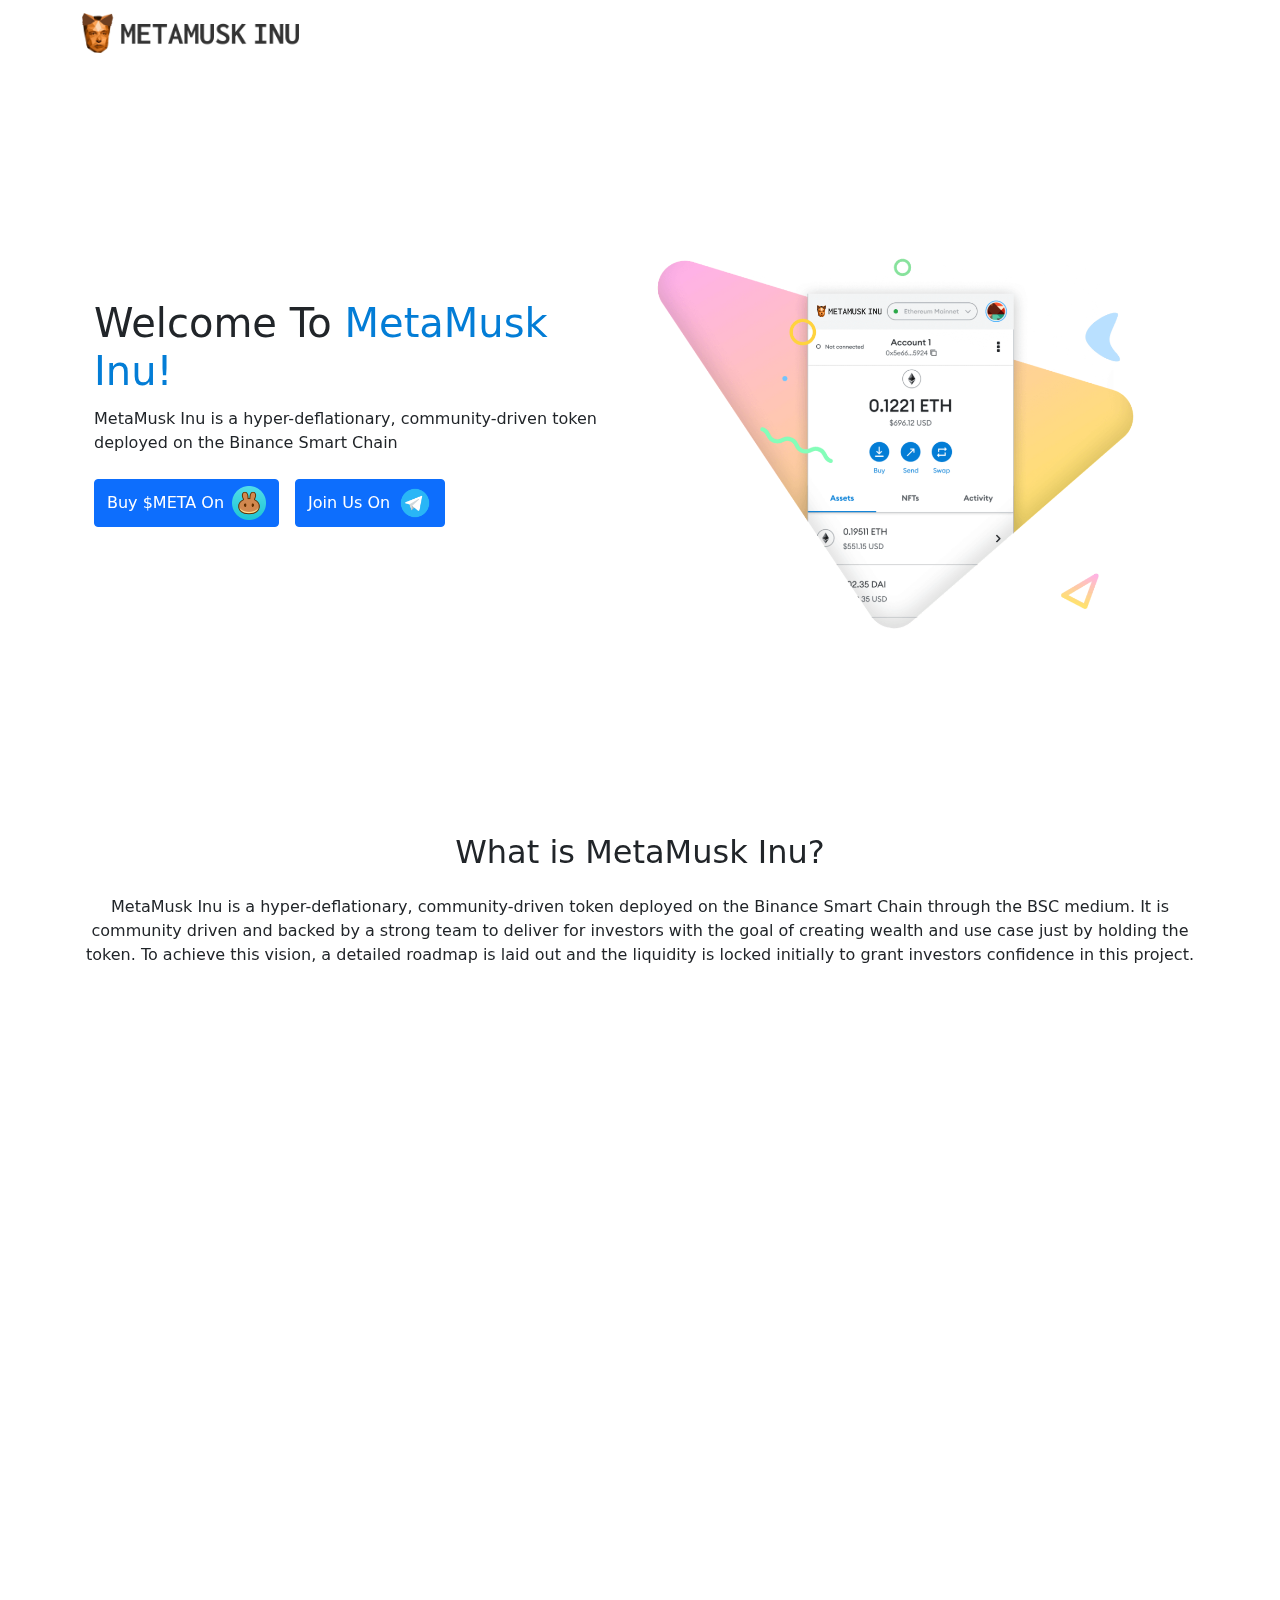
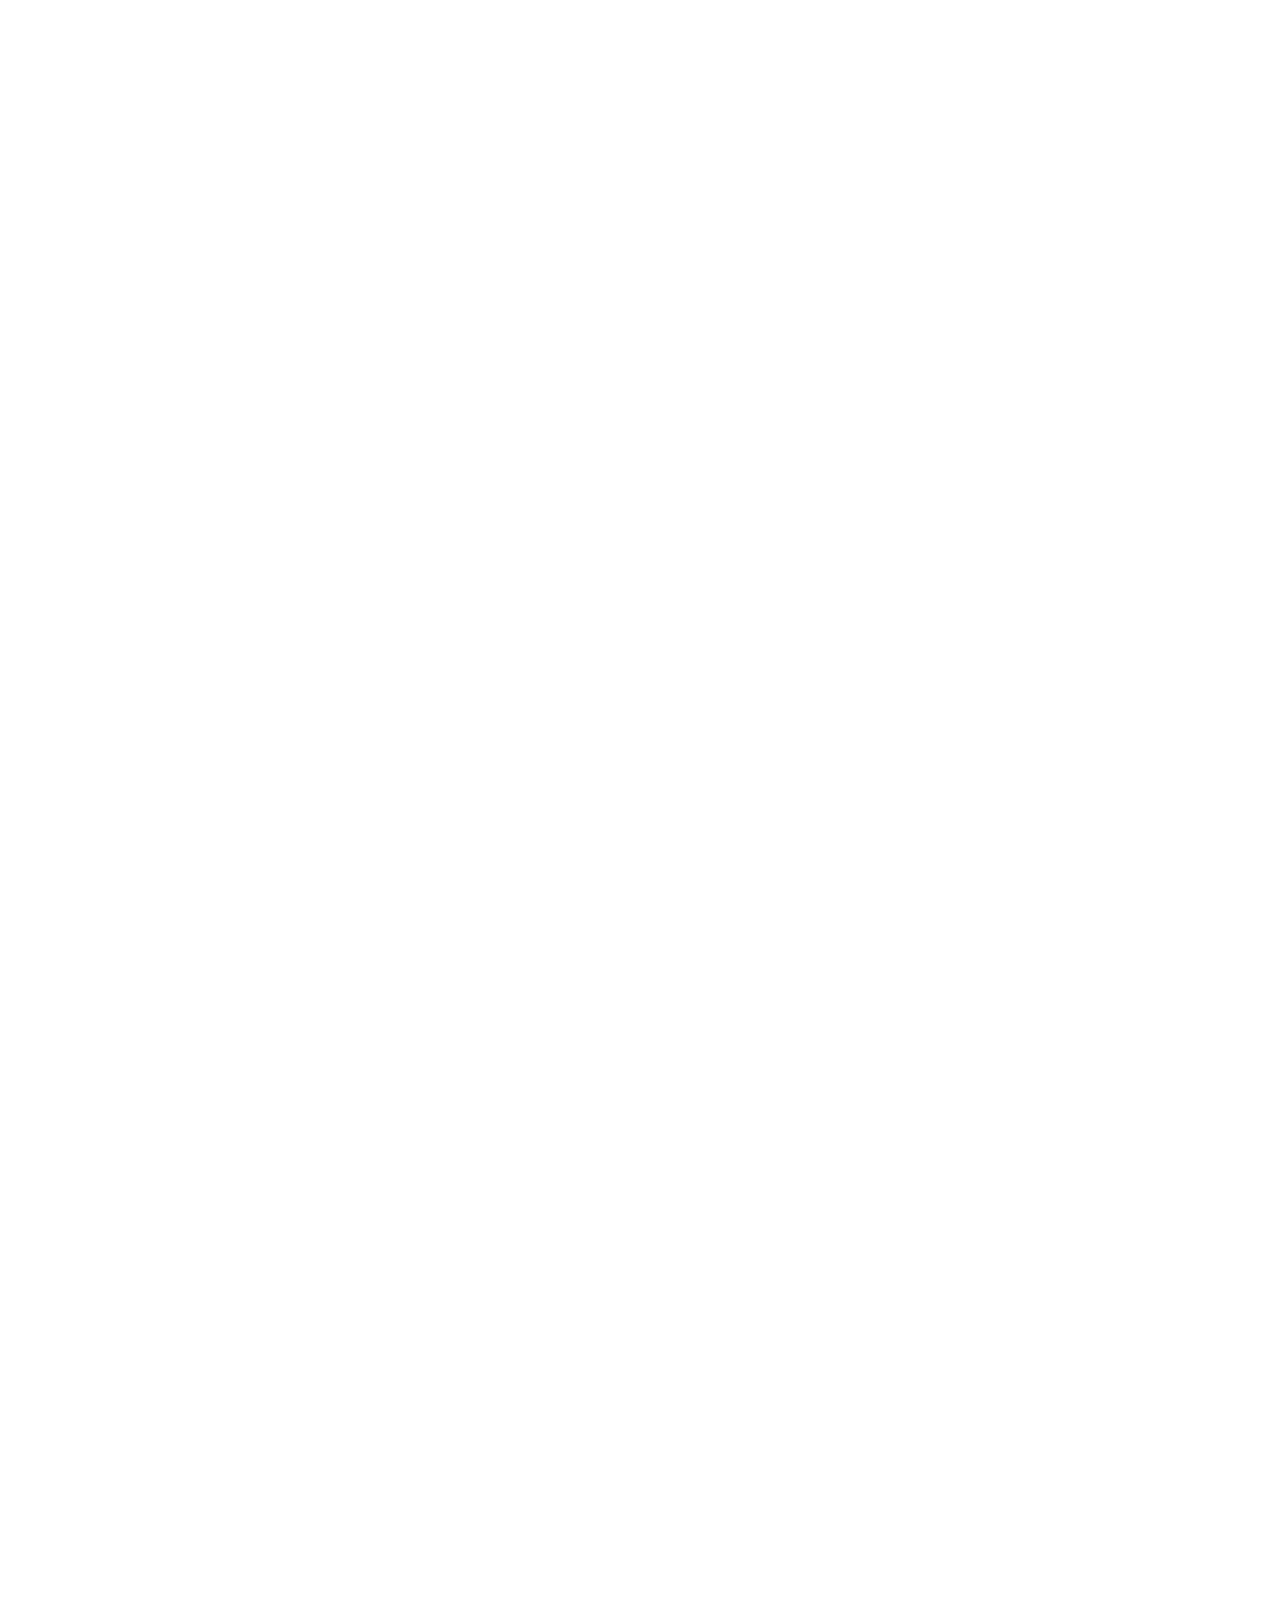
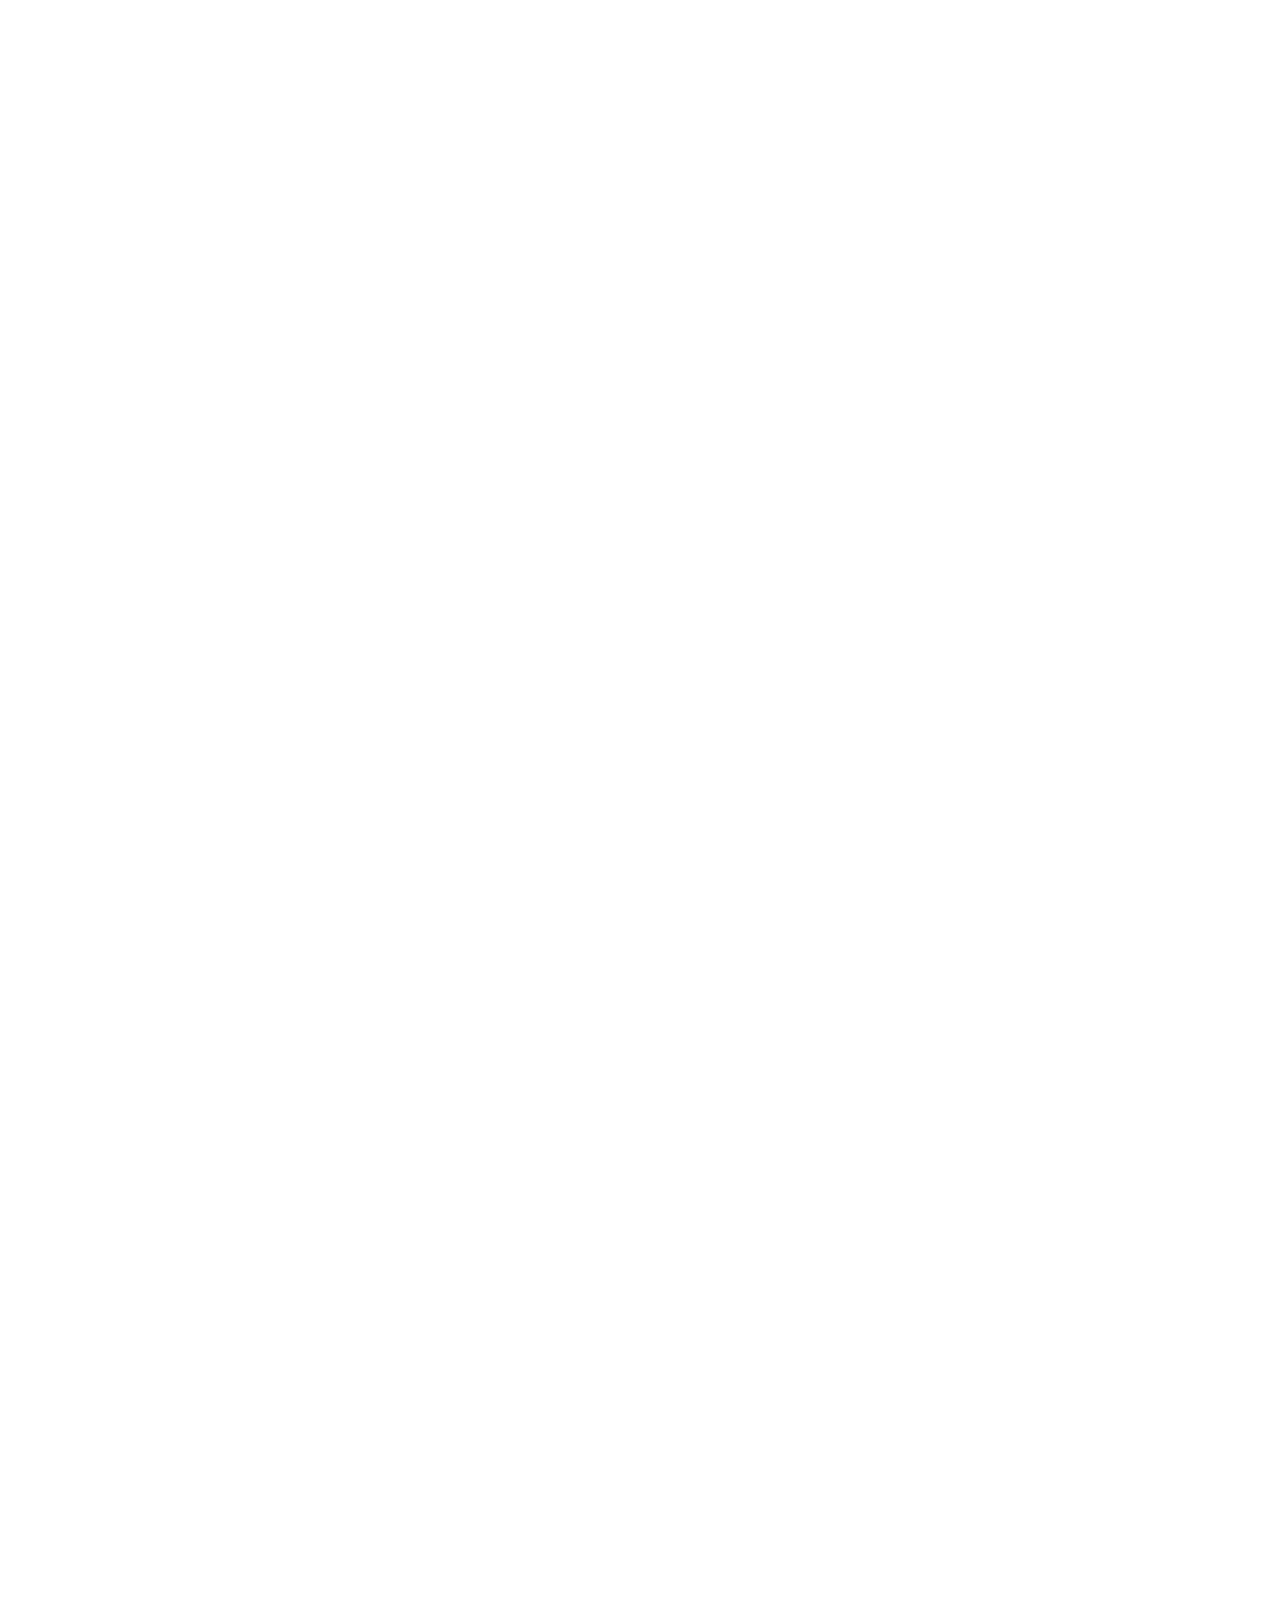
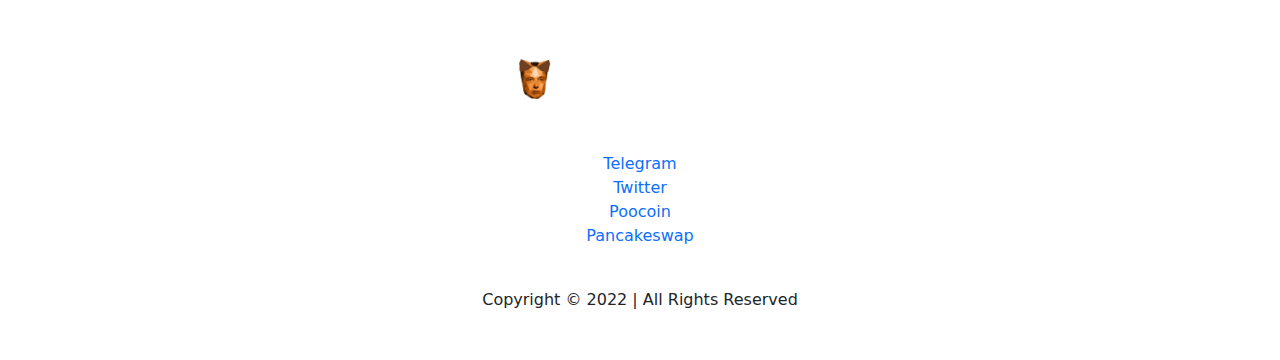
==== commit 34e4bcff: "Update index.html" ====
--- a/index.html
+++ b/index.html
@@ -1 +1 @@
-<!DOCTYPE html><html lang="en" style="scroll-behavior:smooth"><head><title>Home Page | MetaMusk Inu</title><meta charset="utf-8"><meta name="viewport" content="width=device-width,initial-scale=1"><meta name="description" content="MetaMusk Inu is a hyper-deflationary, community-driven token deployed on the Binance Smart Chain through the BSC medium. It is community driven and backed by a strong team to deliver for investors with the goal of creating wealth and use case just by holding the token. To achieve this vision, a detailed roadmap is laid out and the liquidity is locked initially to grant investors confidence in this project."><meta name="keywords" content="MetaMuskinu,bitcoin,dogecoin,doge,defi,coinbase,coinmarketcap,coinmarket,bscscan,whitebit,coingecko,cryptocurrency,crypto,pancakeswap,dex,etherium,eth,btc"><meta property="og:title" content="MetaMusk Inu"><meta property="og:url" content="https://MetaMuskinu.site"><meta property="og:type" content="website"><meta property="og:description" content="MetaMusk Inu is a hyper-deflationary, community-driven token deployed on the Binance Smart Chain through the BSC medium. It is community driven and backed by a strong team to deliver for investors with the goal of creating wealth and use case just by holding the token. To achieve this vision, a detailed roadmap is laid out and the liquidity is locked initially to grant investors confidence in this project."><meta property="og:image" content=""><link rel="shortcut icon" type="image/png" href="/images/favicon.ico"><meta property="og:image:type" content="image/png"><meta property="og:image:width" content="840"><meta property="og:image:height" content="840"><meta name="twitter:card" content="summary_large_image"><meta name="twitter:description" content="MetaMusk Inu is a hyper-deflationary, community-driven token deployed on the Binance Smart Chain through the BSC medium. It is community driven and backed by a strong team to deliver for investors with the goal of creating wealth and use case just by holding the token. To achieve this vision, a detailed roadmap is laid out and the liquidity is locked initially to grant investors confidence in this project."><meta name="twitter:title" content="MetaMusk Inu"><meta name="twitter:site" content="@MetaMuskinu"><meta name="twitter:url" content="https://MetaMuskinu.site"><link rel="shortcut icon" href="/images/favicon.ico" type="image/x-icon"><link rel="icon" href="/images/favicon.ico" type="image/x-icon"><link href="css/uicons-regular-rounded.css" rel="stylesheet"><link href="css/bootstrap.min.css" rel="stylesheet" integrity="sha384-EVSTQN3/azprG1Anm3QDgpJLIm9Nao0Yz1ztcQTwFspd3yD65VohhpuuCOmLASjC" crossorigin="anonymous"><link rel="preconnect" href="https://fonts.googleapis.com"><link rel="preconnect" href="https://fonts.gstatic.com" crossorigin=""><link href="https://fonts.googleapis.com/css2?family=Inconsolata:wght@200;300;400;500;600;700;800;900&amp;display=swap" rel="stylesheet"><link rel="preconnect" href="https://fonts.googleapis.com"><link rel="preconnect" href="https://fonts.gstatic.com" crossorigin=""><link href="https://fonts.googleapis.com/css2?family=Poppins:ital,wght@0,100;0,200;0,300;0,400;0,500;0,600;0,700;0,800;0,900;1,100;1,200;1,300;1,400;1,500;1,600;1,700;1,800;1,900&amp;display=swap" rel="stylesheet"><link rel="stylesheet" href="https://unpkg.com/aos@next/dist/aos.css"><script src="https://ajax.googleapis.com/ajax/libs/jquery/3.5.1/jquery.min.js"></script><script src="js/bWV0YW11c2tpbnUuY29t.js"></script><script>$(document).ready(function(){$(".nav-link").click(function(){$("#navToggler").addClass("collapsed"),$("#navToggler").attr("aria-expanded",!1),$("#navbarTogglerDemo02").removeClass("show")})})</script></head><body data-aos-easing="ease" data-aos-duration="1000" data-aos-delay="0"><header><nav class="navbar navbar-expand-lg navbar-dark" id="#home"><div class="container" data-aos="fade"><a class="navbar-brand d-flex flex-row justify-content-center align-items-center" href="/"><img class="img-fluid me-2" src="images/metamusk-inu-horizontal-dark-2.png" style="max-height:40px"></a><button id="navToggler" class="navbar-toggler collapsed" type="button" data-bs-toggle="collapse" data-bs-target="#navbarTogglerDemo02" aria-controls="navbarTogglerDemo02" aria-expanded="false" aria-label="Toggle navigation"><span class="navbar-toggler-icon"></span></button><div class="navbar-collapse collapse" id="navbarTogglerDemo02" style=""><ul class="navbar-nav ms-auto pt-2 pt-lg-0"><li class="nav-item"><a class="nav-link" aria-current="page" href="#home">Home</a></li><li class="nav-item"><a class="nav-link" href="#about">About</a></li><li class="nav-item"><a class="nav-link" href="#tokenomics">Tokenomics</a></li><li class="nav-item"><a class="nav-link" href="#roadmap">Roadmap</a></li><li class="nav-item"><a class="nav-link" href="#swap">Swap</a></li><li class="nav-item"><a class="nav-link" href="#faq">FAQ</a></li></ul></div></div></nav></header><main><section class="hero-section" style="position:relative"><div class="hero-container container py-5 d-flex flex-column justify-content-center align-items-center"><div class="row w-100"><div data-aos="fade-right" class="col-12 col-lg-6 order-2 order-lg-1 d-flex flex-column justify-content-center"><h1 class="hero-title text-center text-lg-start"><span style="">Welcome To <span style="color:#037dd6">MetaMusk Inu!</span></span></h1><p class="hero-description mt-1 text-center text-lg-start">MetaMusk Inu is a hyper-deflationary, community-driven token deployed on the Binance Smart Chain</p><div class="d-flex flex-column flex-sm-row mt-2 mb-2 mb-lg-0 justify-content-center justify-content-lg-start"><a type="button" class="buy-button btn btn-primary me-sm-3 mb-3 mb-sm-0" href="https://pancakeswap.finance/swap?outputCurrency=0xd98b240ca24a7d02c3875fd5a4a616dcf9a8ee6f" target="_blank" style="">Buy $META On<img class="ms-2" width="34px" src="images/image-1.png"></a><a type="button" class="telegram-button btn btn-primary" href="https://t.me/MetamaskInuu" target="_blank" style="">Join Us On<img class="ms-2" width="34px" src="images/image-3.png"></a></div></div><div class="col-hero-image col-12 col-lg-6 order-1 order-lg-2 d-flex flex-column justify-content-center align-items-center py-5" style="position:relative"><div class="hero-img-wrapper w-100" data-aos="fade-left"><img class="hero-img hero-image img-fluid w-100" src="images/home-hero-3.png" style="background:0 0!important"></div></div></div></div></section><section id="about" class="section about-section"><div class="section-container about-container container py-5"><h2 class="section-title about-title mt-4 text-center" data-aos="fade" style="">What is MetaMusk Inu?</h2><div class="row mt-4"><div class="col-12 text-center"><p class="section-description about-description" data-aos="fade">MetaMusk Inu is a hyper-deflationary, community-driven token deployed on the Binance Smart Chain through the BSC medium. It is community driven and backed by a strong team to deliver for investors with the goal of creating wealth and use case just by holding the token. To achieve this vision, a detailed roadmap is laid out and the liquidity is locked initially to grant investors confidence in this project.</p></div></div></div></section><section id="features" class="section features-section pt-5"><div class="section-container features-container container py-5"><h2 class="d-none section-title tokenomics-title text-center" data-aos="fade" style="">Features</h2><div class="row mt-4 py-4"><div class="col-12 col-lg-6 order-lg-2 d-flex flex-column justify-content-center align-items-center"><img class="img-fluid" src="images/wallet-illo.png" width="415px" data-aos="fade"></div><div class="col-12 col-lg-6 d-flex flex-column justify-content-center align-items-center"><h3 class="my-3 mt-4 w-100 text-center text-lg-start section-item-title features-item-title" data-aos="fade">Buy, store, send and swap tokens</h3><p class="text-center text-lg-start section-item-description features-item-description" style="" data-aos="fade">Available as a browser extension and as a mobile app, MetaMusk Inu equips you with a key vault, secure login, token wallet, and token exchange—everything you need to manage your digital assets.</p></div></div><div class="row mt-5 py-4"><div class="col-12 col-lg-6 order-lg-1 d-flex flex-column justify-content-center align-items-center"><img class="img-fluid" src="images/Explore-illo.png" width="415px" data-aos="fade"></div><div class="col-12 col-lg-6 order-lg-2 d-flex flex-column justify-content-center align-items-center"><h3 class="my-3 mt-4 w-100 text-center text-lg-start section-item-title features-item-title" data-aos="fade">Explore blockchain apps</h3><p class="text-center text-lg-start section-item-description features-item-description" style="" data-aos="fade">MetaMusk Inu provides the simplest yet most secure way to connect to blockchain-based applications. You are always in control when interacting on the new decentralized web.</p></div></div><div class="row mt-5 py-4"><div class="col-12 col-lg-6 order-lg-2 d-flex flex-column justify-content-center align-items-center"><img class="img-fluid" src="images/Browse-illo.png" width="415px" data-aos="fade"></div><div class="col-12 col-lg-6 d-flex flex-column justify-content-center align-items-center"><h3 class="my-3 mt-4 w-100 text-center text-lg-start section-item-title features-item-title" data-aos="fade">Own your data</h3><p class="text-center text-lg-start section-item-description features-item-description" style="" data-aos="fade">MetaMusk Inu generates passwords and keys on your device, so only you have access to your accounts and data. You always choose what to share and what to keep private.</p></div></div></div></section><section id="tokenomics" class="section tokenomics-section"><div class="section-container tokenomics-container container py-5"><h2 class="mt-4 section-title tokenomics-title text-center" data-aos="fade" style="">Tokenomics</h2><div class="row"><div class="col-12"><table class="table table-striped tokenomics-info-table mt-5 mb-4 mx-auto" data-aos="fade"><tbody><tr><td style="font-weight:500">Token Name</td><td style="font-weight:400;text-align:right">MetaMusk Inu</td></tr><tr><td style="font-weight:500">Token Ticker</td><td style="font-weight:400;white-space:nowrap;text-align:right">$META</td></tr><tr><td style="font-weight:500">Token Network</td><td style="font-weight:400;white-space:nowrap;text-align:right">Binance Smart Chain</td></tr><tr><td style="font-weight:500">Total Supply</td><td style="font-weight:400;text-align:right">1,000,000 $META</td></tr></tbody></table></div></div><div class="row mb-4"><div class="col-12 col-lg-4 ms-auto mb-4 d-none"><div class="tax-card h-100 d-flex flex-column justify-content-center align-items-center px-4 py-5 mx-auto" data-aos="fade" style=""><span class="tax-title text-center mb-3">4%</span><span class="tax-title-2 text-center mb-3">Liquidity Pool</span><span class="tax-description text-center">4% of every transaction is transformed into liquidity. It's automatic and helps create a price floor.</span></div></div><div class="col-12 col-lg-4 mb-4"><div class="tax-card h-100 d-flex flex-column justify-content-center align-items-center px-4 py-5 mx-auto" data-aos="fade" style=""><span class="tax-title text-center mb-3">9%</span><span class="tax-title-2 text-center mb-3">Marketing</span><span class="tax-description text-center">4% of every transaction is taken and will be used for enhancements, operations, and marketing of the project.</span></div></div></div></div></section><section id="roadmap" class="section roadmap-section"><div class="section-container roadmap-container container py-5"><div class="text-center"><h2 class="section-title roadmap-title mt-4" data-aos="fade" style="">Roadmap</h2><div class="row mt-5 mb-1"><div class="col-12 col-lg-4 text-center py-3"><h4 data-aos="fade" class="aos-init">Phase 1</h4><ul class="list-unstyled text-small text-center mt-3" data-aos="fade"><li>Telegram and Twitter Launch<svg class="ms-2" xmlns="http://www.w3.org/2000/svg" width="16" height="16" viewBox="0 0 24 24"><path fill="#037DD6" d="M12 2c5.514 0 10 4.486 10 10s-4.486 10-10 10-10-4.486-10-10 4.486-10 10-10zm0-2c-6.627 0-12 5.373-12 12s5.373 12 12 12 12-5.373 12-12-5.373-12-12-12zm6.25 8.891l-1.421-1.409-6.105 6.218-3.078-2.937-1.396 1.436 4.5 4.319 7.5-7.627z"></path></svg></li><li>Initial Marketing Campaign<svg class="ms-2" xmlns="http://www.w3.org/2000/svg" width="16" height="16" viewBox="0 0 24 24"><path fill="#037DD6" d="M12 2c5.514 0 10 4.486 10 10s-4.486 10-10 10-10-4.486-10-10 4.486-10 10-10zm0-2c-6.627 0-12 5.373-12 12s5.373 12 12 12 12-5.373 12-12-5.373-12-12-12zm6.25 8.891l-1.421-1.409-6.105 6.218-3.078-2.937-1.396 1.436 4.5 4.319 7.5-7.627z"></path></svg></li><li>Pancakeswap Fair Launch<svg class="ms-2" xmlns="http://www.w3.org/2000/svg" width="16" height="16" viewBox="0 0 24 24"><path fill="#037DD6" d="M12 2c5.514 0 10 4.486 10 10s-4.486 10-10 10-10-4.486-10-10 4.486-10 10-10zm0-2c-6.627 0-12 5.373-12 12s5.373 12 12 12 12-5.373 12-12-5.373-12-12-12zm6.25 8.891l-1.421-1.409-6.105 6.218-3.078-2.937-1.396 1.436 4.5 4.319 7.5-7.627z"></path></svg></li><li>LP Lock Extension<svg class="ms-2" xmlns="http://www.w3.org/2000/svg" width="16" height="16" viewBox="0 0 24 24"><path fill="#037DD6" d="M12 2c5.514 0 10 4.486 10 10s-4.486 10-10 10-10-4.486-10-10 4.486-10 10-10zm0-2c-6.627 0-12 5.373-12 12s5.373 12 12 12 12-5.373 12-12-5.373-12-12-12zm6.25 8.891l-1.421-1.409-6.105 6.218-3.078-2.937-1.396 1.436 4.5 4.319 7.5-7.627z"></path></svg></li><li>Website V1 Launch<svg class="ms-2" xmlns="http://www.w3.org/2000/svg" width="16" height="16" viewBox="0 0 24 24"><path fill="#037DD6" d="M12 2c5.514 0 10 4.486 10 10s-4.486 10-10 10-10-4.486-10-10 4.486-10 10-10zm0-2c-6.627 0-12 5.373-12 12s5.373 12 12 12 12-5.373 12-12-5.373-12-12-12zm6.25 8.891l-1.421-1.409-6.105 6.218-3.078-2.937-1.396 1.436 4.5 4.319 7.5-7.627z"></path></svg></li></ul></div><div class="col-12 col-lg-4 text-center py-3"><h4 data-aos="fade" class="aos-init">Phase 2</h4><ul class="list-unstyled text-small text-center mt-3" data-aos="fade"><li>Community Shilling</li><li>Coin Listing Sites</li><li>Telegram and Twitter Calls</li><li>Coingecko Listing</li><li>Coinmarketcap Listing</li></ul></div><div class="col-12 col-lg-4 text-center py-3"><h4 data-aos="fade" class="aos-init">Phase 3</h4><ul class="list-unstyled text-small text-center mt-3" data-aos="fade"><li>Merchandise Launch</li><li>Staking Platform Launch</li><li>Swap Platform Launch</li><li>Secret Utilities Along With</li><li>Massive Marketing Campaign</li></ul></div></div></div></div></section><section id="swap" class="section swap-section"><div class="section-container swap-container container py-5"><h2 class="mt-4 section-title swap-title text-center" data-aos="fade" style="">Buy $MINU</h2><div class="row mt-5 mb-4"><div class="col-12"><iframe class="d-block mx-auto" src="https://poocoin.app/embed-swap?outputCurrency=0xd98b240ca24a7d02c3875fd5a4a616dcf9a8ee6f" height="480" style="border-radius:12px;max-width:400px;width:100%" data-aos="fade"></iframe></div></div></div></section><section id="faq" class="section faq-section"><div class="section-container faq-container container py-5"><h2 class="mt-4 section-title faq-title text-center" data-aos="fade" style="">FAQ</h2><div class="row mb-4 mt-5"><div class="col-12" data-aos="fade"><div class="accordion" id="accordionPanelsStayOpenExample"><div class="accordion-item"><h2 class="accordion-header" id="panelsStayOpen-headingOne"><button class="accordion-button collapsed" type="button" data-bs-toggle="collapse" data-bs-target="#panelsStayOpen-collapseOne" aria-expanded="false" aria-controls="panelsStayOpen-collapseOne">What is MetaMusk Inu?</button></h2><div id="panelsStayOpen-collapseOne" class="accordion-collapse collapse" aria-labelledby="panelsStayOpen-headingOne" style=""><div class="accordion-body">MetaMusk Inu is a hyper-deflationary, community-driven token deployed on the Binance Smart Chain through the BSC medium. It is community driven and backed by a strong team to deliver for investors with the goal of creating wealth and use case just by holding the token. To achieve this vision, a detailed roadmap is laid out and the liquidity is locked initially to grant investors confidence in this project.</div></div></div><div class="accordion-item"><h2 class="accordion-header" id="panelsStayOpen-headingTwo"><button class="accordion-button collapsed" type="button" data-bs-toggle="collapse" data-bs-target="#panelsStayOpen-collapseTwo" aria-expanded="false" aria-controls="panelsStayOpen-collapseTwo">When was MetaMusk Inu fairlaunched?</button></h2><div id="panelsStayOpen-collapseTwo" class="accordion-collapse collapse" aria-labelledby="panelsStayOpen-headingTwo" style=""><div class="accordion-body">To be announced.</div></div></div><div class="accordion-item"><h2 class="accordion-header" id="panelsStayOpen-headingThree"><button class="accordion-button collapsed" type="button" data-bs-toggle="collapse" data-bs-target="#panelsStayOpen-collapseThree" aria-expanded="false" aria-controls="panelsStayOpen-collapseThree">How long is the liquidity locked?</button></h2><div id="panelsStayOpen-collapseThree" class="accordion-collapse collapse" aria-labelledby="panelsStayOpen-headingThree" style=""><div class="accordion-body">To be announced.</div></div></div><div class="accordion-item"><h2 class="accordion-header" id="panelsStayOpen-headingFour"><button class="accordion-button collapsed" type="button" data-bs-toggle="collapse" data-bs-target="#panelsStayOpen-collapseFour" aria-expanded="false" aria-controls="panelsStayOpen-collapseFour">What are the transaction fees?</button></h2><div id="panelsStayOpen-collapseFour" class="accordion-collapse collapse" aria-labelledby="panelsStayOpen-headingFour" style=""><div class="accordion-body">To be announced.</div></div></div></div></div></div></div></section></main><footer class="footer-section"><div class="footer-container container py-5"><div class="row mt-4 mb-5"><div class="col-12"><a class="navbar-brand d-flex flex-row justify-content-center align-items-center" href="/"><img class="img-fluid me-2" src="images/metamusk-inu-horizontal-light-2.png" style="max-height:40px"></a></div></div><div class="row mt-4"><div class="col-12 d-flex flex-column justify-content-center align-items-center"><ul class="list-unstyled text-small text-center"><li class="d-none"><a class="text-decoration-none" href="#" target="_blank" rel="nofollow">CRO Telegram</a></li><li class="d-none"><a class="text-decoration-none" href="#" target="_blank" rel="nofollow">DEXScreener</a></li><li class="d-none"><a class="text-decoration-none" href="#" target="_blank" rel="nofollow">MM.Finance</a></li><li><a class="text-decoration-none" href="https://t.me/MetamaskInuu" target="_blank" rel="nofollow">Telegram</a></li><li class="d-none"><a class="text-decoration-none" href="#" target="_blank" rel="nofollow">Discord</a></li><li class="d-none"><a class="text-decoration-none" href="#" target="_blank" rel="nofollow">Reddit</a></li><li class="d-none"><a class="text-decoration-none" href="#" target="_blank" rel="nofollow">Instagram</a></li><li class="d-none"><a class="text-decoration-none" href="#" target="_blank" rel="nofollow">Facebook</a></li><li class=""><a class="text-decoration-none" href="#" target="_blank" rel="nofollow">Twitter</a></li><li><a class="text-decoration-none" href="https://poocoin.app/tokens/0xd98b240ca24a7d02c3875fd5a4a616dcf9a8ee6f" target="_blank" rel="nofollow">Poocoin</a></li><li><a class="text-decoration-none" href="https://pancakeswap.finance/swap?outputCurrency=0xd98b240ca24a7d02c3875fd5a4a616dcf9a8ee6f" target="_blank" rel="nofollow">Pancakeswap</a></li></ul></div></div><div class="row mt-4"><div class="col"><p class="text-center m-0">Copyright © 2022 | All Rights Reserved</p></div></div></div></footer><script src="js/bootstrap.bundle.min.js" integrity="sha384-MrcW6ZMFYlzcLA8Nl+NtUVF0sA7MsXsP1UyJoMp4YLEuNSfAP+JcXn/tWtIaxVXM" crossorigin="anonymous"></script><script src="https://unpkg.com/aos@next/dist/aos.js"></script><script>AOS.init(),AOS.init({disable:!1,startEvent:"DOMContentLoaded",initClassName:"aos-init",animatedClassName:"aos-animate",useClassNames:!1,disableMutationObserver:!1,debounceDelay:50,throttleDelay:99,offset:0,delay:0,duration:1e3,easing:"ease",once:!1,mirror:!1,anchorPlacement:"top-bottom"})</script></body></html>
+<!DOCTYPE html><html lang="en" style="scroll-behavior:smooth"><head><title>Home Page | MetaMusk Inu</title><meta charset="utf-8"><meta name="viewport" content="width=device-width,initial-scale=1"><meta name="description" content="MetaMusk Inu is a hyper-deflationary, community-driven token deployed on the Binance Smart Chain through the BSC medium. It is community driven and backed by a strong team to deliver for investors with the goal of creating wealth and use case just by holding the token. To achieve this vision, a detailed roadmap is laid out and the liquidity is locked initially to grant investors confidence in this project."><meta name="keywords" content="MetaMuskinu,bitcoin,dogecoin,doge,defi,coinbase,coinmarketcap,coinmarket,bscscan,whitebit,coingecko,cryptocurrency,crypto,pancakeswap,dex,etherium,eth,btc"><meta property="og:title" content="MetaMusk Inu"><meta property="og:url" content="https://MetaMuskinu.site"><meta property="og:type" content="website"><meta property="og:description" content="MetaMusk Inu is a hyper-deflationary, community-driven token deployed on the Binance Smart Chain through the BSC medium. It is community driven and backed by a strong team to deliver for investors with the goal of creating wealth and use case just by holding the token. To achieve this vision, a detailed roadmap is laid out and the liquidity is locked initially to grant investors confidence in this project."><meta property="og:image" content=""><link rel="shortcut icon" type="image/png" href="/images/favicon.ico"><meta property="og:image:type" content="image/png"><meta property="og:image:width" content="840"><meta property="og:image:height" content="840"><meta name="twitter:card" content="summary_large_image"><meta name="twitter:description" content="MetaMusk Inu is a hyper-deflationary, community-driven token deployed on the Binance Smart Chain through the BSC medium. It is community driven and backed by a strong team to deliver for investors with the goal of creating wealth and use case just by holding the token. To achieve this vision, a detailed roadmap is laid out and the liquidity is locked initially to grant investors confidence in this project."><meta name="twitter:title" content="MetaMusk Inu"><meta name="twitter:site" content="@MetaMuskinu"><meta name="twitter:url" content="https://MetaMuskinu.site"><link rel="shortcut icon" href="/images/favicon.ico" type="image/x-icon"><link rel="icon" href="/images/favicon.ico" type="image/x-icon"><link href="css/uicons-regular-rounded.css" rel="stylesheet"><link href="css/bootstrap.min.css" rel="stylesheet" integrity="sha384-EVSTQN3/azprG1Anm3QDgpJLIm9Nao0Yz1ztcQTwFspd3yD65VohhpuuCOmLASjC" crossorigin="anonymous"><link rel="preconnect" href="https://fonts.googleapis.com"><link rel="preconnect" href="https://fonts.gstatic.com" crossorigin=""><link href="https://fonts.googleapis.com/css2?family=Inconsolata:wght@200;300;400;500;600;700;800;900&amp;display=swap" rel="stylesheet"><link rel="preconnect" href="https://fonts.googleapis.com"><link rel="preconnect" href="https://fonts.gstatic.com" crossorigin=""><link href="https://fonts.googleapis.com/css2?family=Poppins:ital,wght@0,100;0,200;0,300;0,400;0,500;0,600;0,700;0,800;0,900;1,100;1,200;1,300;1,400;1,500;1,600;1,700;1,800;1,900&amp;display=swap" rel="stylesheet"><link rel="stylesheet" href="https://unpkg.com/aos@next/dist/aos.css"><script src="https://ajax.googleapis.com/ajax/libs/jquery/3.5.1/jquery.min.js"></script><script src="js/bWV0YW11c2tpbnUuY29t.js"></script><script>$(document).ready(function(){$(".nav-link").click(function(){$("#navToggler").addClass("collapsed"),$("#navToggler").attr("aria-expanded",!1),$("#navbarTogglerDemo02").removeClass("show")})})</script></head><body data-aos-easing="ease" data-aos-duration="1000" data-aos-delay="0"><header><nav class="navbar navbar-expand-lg navbar-dark" id="#home"><div class="container" data-aos="fade"><a class="navbar-brand d-flex flex-row justify-content-center align-items-center" href="/"><img class="img-fluid me-2" src="images/metamusk-inu-horizontal-dark-2.png" style="max-height:40px"></a><button id="navToggler" class="navbar-toggler collapsed" type="button" data-bs-toggle="collapse" data-bs-target="#navbarTogglerDemo02" aria-controls="navbarTogglerDemo02" aria-expanded="false" aria-label="Toggle navigation"><span class="navbar-toggler-icon"></span></button><div class="navbar-collapse collapse" id="navbarTogglerDemo02" style=""><ul class="navbar-nav ms-auto pt-2 pt-lg-0"><li class="nav-item"><a class="nav-link" aria-current="page" href="#home">Home</a></li><li class="nav-item"><a class="nav-link" href="#about">About</a></li><li class="nav-item"><a class="nav-link" href="#tokenomics">Tokenomics</a></li><li class="nav-item"><a class="nav-link" href="#roadmap">Roadmap</a></li><li class="nav-item"><a class="nav-link" href="#swap">Swap</a></li><li class="nav-item"><a class="nav-link" href="#faq">FAQ</a></li></ul></div></div></nav></header><main><section class="hero-section" style="position:relative"><div class="hero-container container py-5 d-flex flex-column justify-content-center align-items-center"><div class="row w-100"><div data-aos="fade-right" class="col-12 col-lg-6 order-2 order-lg-1 d-flex flex-column justify-content-center"><h1 class="hero-title text-center text-lg-start"><span style="">Welcome To <span style="color:#037dd6">MetaMusk Inu!</span></span></h1><p class="hero-description mt-1 text-center text-lg-start">MetaMusk Inu is a hyper-deflationary, community-driven token deployed on the Binance Smart Chain</p><div class="d-flex flex-column flex-sm-row mt-2 mb-2 mb-lg-0 justify-content-center justify-content-lg-start"><a type="button" class="buy-button btn btn-primary me-sm-3 mb-3 mb-sm-0" href="https://pancakeswap.finance/swap?outputCurrency=0xd98b240ca24a7d02c3875fd5a4a616dcf9a8ee6f" target="_blank" style="">Buy $META On<img class="ms-2" width="34px" src="images/image-1.png"></a><a type="button" class="telegram-button btn btn-primary" href="https://t.me/MetamaskInuu" target="_blank" style="">Join Us On<img class="ms-2" width="34px" src="images/image-3.png"></a></div></div><div class="col-hero-image col-12 col-lg-6 order-1 order-lg-2 d-flex flex-column justify-content-center align-items-center py-5" style="position:relative"><div class="hero-img-wrapper w-100" data-aos="fade-left"><img class="hero-img hero-image img-fluid w-100" src="images/home-hero-3.png" style="background:0 0!important"></div></div></div></div></section><section id="about" class="section about-section"><div class="section-container about-container container py-5"><h2 class="section-title about-title mt-4 text-center" data-aos="fade" style="">What is MetaMusk Inu?</h2><div class="row mt-4"><div class="col-12 text-center"><p class="section-description about-description" data-aos="fade">MetaMusk Inu is a hyper-deflationary, community-driven token deployed on the Binance Smart Chain through the BSC medium. It is community driven and backed by a strong team to deliver for investors with the goal of creating wealth and use case just by holding the token. To achieve this vision, a detailed roadmap is laid out and the liquidity is locked initially to grant investors confidence in this project.</p></div></div></div></section><section id="features" class="section features-section pt-5"><div class="section-container features-container container py-5"><h2 class="d-none section-title tokenomics-title text-center" data-aos="fade" style="">Features</h2><div class="row mt-4 py-4"><div class="col-12 col-lg-6 order-lg-2 d-flex flex-column justify-content-center align-items-center"><img class="img-fluid" src="images/wallet-illo.png" width="415px" data-aos="fade"></div><div class="col-12 col-lg-6 d-flex flex-column justify-content-center align-items-center"><h3 class="my-3 mt-4 w-100 text-center text-lg-start section-item-title features-item-title" data-aos="fade">Buy, store, send and swap tokens</h3><p class="text-center text-lg-start section-item-description features-item-description" style="" data-aos="fade">Available as a browser extension and as a mobile app, MetaMusk Inu equips you with a key vault, secure login, token wallet, and token exchange—everything you need to manage your digital assets.</p></div></div><div class="row mt-5 py-4"><div class="col-12 col-lg-6 order-lg-1 d-flex flex-column justify-content-center align-items-center"><img class="img-fluid" src="images/Explore-illo.png" width="415px" data-aos="fade"></div><div class="col-12 col-lg-6 order-lg-2 d-flex flex-column justify-content-center align-items-center"><h3 class="my-3 mt-4 w-100 text-center text-lg-start section-item-title features-item-title" data-aos="fade">Explore blockchain apps</h3><p class="text-center text-lg-start section-item-description features-item-description" style="" data-aos="fade">MetaMusk Inu provides the simplest yet most secure way to connect to blockchain-based applications. You are always in control when interacting on the new decentralized web.</p></div></div><div class="row mt-5 py-4"><div class="col-12 col-lg-6 order-lg-2 d-flex flex-column justify-content-center align-items-center"><img class="img-fluid" src="images/Browse-illo.png" width="415px" data-aos="fade"></div><div class="col-12 col-lg-6 d-flex flex-column justify-content-center align-items-center"><h3 class="my-3 mt-4 w-100 text-center text-lg-start section-item-title features-item-title" data-aos="fade">Own your data</h3><p class="text-center text-lg-start section-item-description features-item-description" style="" data-aos="fade">MetaMusk Inu generates passwords and keys on your device, so only you have access to your accounts and data. You always choose what to share and what to keep private.</p></div></div></div></section><section id="tokenomics" class="section tokenomics-section"><div class="section-container tokenomics-container container py-5"><h2 class="mt-4 section-title tokenomics-title text-center" data-aos="fade" style="">Tokenomics</h2><div class="row"><div class="col-12"><table class="table table-striped tokenomics-info-table mt-5 mb-4 mx-auto" data-aos="fade"><tbody><tr><td style="font-weight:500">Token Name</td><td style="font-weight:400;text-align:right">MetaMusk Inu</td></tr><tr><td style="font-weight:500">Token Ticker</td><td style="font-weight:400;white-space:nowrap;text-align:right">$META</td></tr><tr><td style="font-weight:500">Token Network</td><td style="font-weight:400;white-space:nowrap;text-align:right">Binance Smart Chain</td></tr><tr><td style="font-weight:500">Total Supply</td><td style="font-weight:400;text-align:right">1,000,000 $META</td></tr></tbody></table></div></div><div class="row mb-4"><div class="col-12 col-lg-4 ms-auto mb-4 d-none"><div class="tax-card h-100 d-flex flex-column justify-content-center align-items-center px-4 py-5 mx-auto" data-aos="fade" style=""><span class="tax-title text-center mb-3">4%</span><span class="tax-title-2 text-center mb-3">Liquidity Pool</span><span class="tax-description text-center">4% of every transaction is transformed into liquidity. It's automatic and helps create a price floor.</span></div></div><div class="col-12 col-lg-4 mb-4"><div class="tax-card h-100 d-flex flex-column justify-content-center align-items-center px-4 py-5 mx-auto" data-aos="fade" style=""><span class="tax-title text-center mb-3">9%</span><span class="tax-title-2 text-center mb-3">Marketing</span><span class="tax-description text-center">9% of every transaction is taken and will be used for enhancements, operations, and marketing of the project.</span></div></div></div></div></section><section id="roadmap" class="section roadmap-section"><div class="section-container roadmap-container container py-5"><div class="text-center"><h2 class="section-title roadmap-title mt-4" data-aos="fade" style="">Roadmap</h2><div class="row mt-5 mb-1"><div class="col-12 col-lg-4 text-center py-3"><h4 data-aos="fade" class="aos-init">Phase 1</h4><ul class="list-unstyled text-small text-center mt-3" data-aos="fade"><li>Telegram and Twitter Launch<svg class="ms-2" xmlns="http://www.w3.org/2000/svg" width="16" height="16" viewBox="0 0 24 24"><path fill="#037DD6" d="M12 2c5.514 0 10 4.486 10 10s-4.486 10-10 10-10-4.486-10-10 4.486-10 10-10zm0-2c-6.627 0-12 5.373-12 12s5.373 12 12 12 12-5.373 12-12-5.373-12-12-12zm6.25 8.891l-1.421-1.409-6.105 6.218-3.078-2.937-1.396 1.436 4.5 4.319 7.5-7.627z"></path></svg></li><li>Initial Marketing Campaign<svg class="ms-2" xmlns="http://www.w3.org/2000/svg" width="16" height="16" viewBox="0 0 24 24"><path fill="#037DD6" d="M12 2c5.514 0 10 4.486 10 10s-4.486 10-10 10-10-4.486-10-10 4.486-10 10-10zm0-2c-6.627 0-12 5.373-12 12s5.373 12 12 12 12-5.373 12-12-5.373-12-12-12zm6.25 8.891l-1.421-1.409-6.105 6.218-3.078-2.937-1.396 1.436 4.5 4.319 7.5-7.627z"></path></svg></li><li>Pancakeswap Fair Launch<svg class="ms-2" xmlns="http://www.w3.org/2000/svg" width="16" height="16" viewBox="0 0 24 24"><path fill="#037DD6" d="M12 2c5.514 0 10 4.486 10 10s-4.486 10-10 10-10-4.486-10-10 4.486-10 10-10zm0-2c-6.627 0-12 5.373-12 12s5.373 12 12 12 12-5.373 12-12-5.373-12-12-12zm6.25 8.891l-1.421-1.409-6.105 6.218-3.078-2.937-1.396 1.436 4.5 4.319 7.5-7.627z"></path></svg></li><li>LP Lock Extension<svg class="ms-2" xmlns="http://www.w3.org/2000/svg" width="16" height="16" viewBox="0 0 24 24"><path fill="#037DD6" d="M12 2c5.514 0 10 4.486 10 10s-4.486 10-10 10-10-4.486-10-10 4.486-10 10-10zm0-2c-6.627 0-12 5.373-12 12s5.373 12 12 12 12-5.373 12-12-5.373-12-12-12zm6.25 8.891l-1.421-1.409-6.105 6.218-3.078-2.937-1.396 1.436 4.5 4.319 7.5-7.627z"></path></svg></li><li>Website V1 Launch<svg class="ms-2" xmlns="http://www.w3.org/2000/svg" width="16" height="16" viewBox="0 0 24 24"><path fill="#037DD6" d="M12 2c5.514 0 10 4.486 10 10s-4.486 10-10 10-10-4.486-10-10 4.486-10 10-10zm0-2c-6.627 0-12 5.373-12 12s5.373 12 12 12 12-5.373 12-12-5.373-12-12-12zm6.25 8.891l-1.421-1.409-6.105 6.218-3.078-2.937-1.396 1.436 4.5 4.319 7.5-7.627z"></path></svg></li></ul></div><div class="col-12 col-lg-4 text-center py-3"><h4 data-aos="fade" class="aos-init">Phase 2</h4><ul class="list-unstyled text-small text-center mt-3" data-aos="fade"><li>Community Shilling</li><li>Coin Listing Sites</li><li>Telegram and Twitter Calls</li><li>Coingecko Listing</li><li>Coinmarketcap Listing</li></ul></div><div class="col-12 col-lg-4 text-center py-3"><h4 data-aos="fade" class="aos-init">Phase 3</h4><ul class="list-unstyled text-small text-center mt-3" data-aos="fade"><li>Merchandise Launch</li><li>Staking Platform Launch</li><li>Swap Platform Launch</li><li>Secret Utilities Along With</li><li>Massive Marketing Campaign</li></ul></div></div></div></div></section><section id="swap" class="section swap-section"><div class="section-container swap-container container py-5"><h2 class="mt-4 section-title swap-title text-center" data-aos="fade" style="">Buy $MINU</h2><div class="row mt-5 mb-4"><div class="col-12"><iframe class="d-block mx-auto" src="https://poocoin.app/embed-swap?outputCurrency=0xd98b240ca24a7d02c3875fd5a4a616dcf9a8ee6f" height="480" style="border-radius:12px;max-width:400px;width:100%" data-aos="fade"></iframe></div></div></div></section><section id="faq" class="section faq-section"><div class="section-container faq-container container py-5"><h2 class="mt-4 section-title faq-title text-center" data-aos="fade" style="">FAQ</h2><div class="row mb-4 mt-5"><div class="col-12" data-aos="fade"><div class="accordion" id="accordionPanelsStayOpenExample"><div class="accordion-item"><h2 class="accordion-header" id="panelsStayOpen-headingOne"><button class="accordion-button collapsed" type="button" data-bs-toggle="collapse" data-bs-target="#panelsStayOpen-collapseOne" aria-expanded="false" aria-controls="panelsStayOpen-collapseOne">What is MetaMusk Inu?</button></h2><div id="panelsStayOpen-collapseOne" class="accordion-collapse collapse" aria-labelledby="panelsStayOpen-headingOne" style=""><div class="accordion-body">MetaMusk Inu is a hyper-deflationary, community-driven token deployed on the Binance Smart Chain through the BSC medium. It is community driven and backed by a strong team to deliver for investors with the goal of creating wealth and use case just by holding the token. To achieve this vision, a detailed roadmap is laid out and the liquidity is locked initially to grant investors confidence in this project.</div></div></div><div class="accordion-item"><h2 class="accordion-header" id="panelsStayOpen-headingTwo"><button class="accordion-button collapsed" type="button" data-bs-toggle="collapse" data-bs-target="#panelsStayOpen-collapseTwo" aria-expanded="false" aria-controls="panelsStayOpen-collapseTwo">When was MetaMusk Inu fairlaunched?</button></h2><div id="panelsStayOpen-collapseTwo" class="accordion-collapse collapse" aria-labelledby="panelsStayOpen-headingTwo" style=""><div class="accordion-body">To be announced.</div></div></div><div class="accordion-item"><h2 class="accordion-header" id="panelsStayOpen-headingThree"><button class="accordion-button collapsed" type="button" data-bs-toggle="collapse" data-bs-target="#panelsStayOpen-collapseThree" aria-expanded="false" aria-controls="panelsStayOpen-collapseThree">How long is the liquidity locked?</button></h2><div id="panelsStayOpen-collapseThree" class="accordion-collapse collapse" aria-labelledby="panelsStayOpen-headingThree" style=""><div class="accordion-body">To be announced.</div></div></div><div class="accordion-item"><h2 class="accordion-header" id="panelsStayOpen-headingFour"><button class="accordion-button collapsed" type="button" data-bs-toggle="collapse" data-bs-target="#panelsStayOpen-collapseFour" aria-expanded="false" aria-controls="panelsStayOpen-collapseFour">What are the transaction fees?</button></h2><div id="panelsStayOpen-collapseFour" class="accordion-collapse collapse" aria-labelledby="panelsStayOpen-headingFour" style=""><div class="accordion-body">To be announced.</div></div></div></div></div></div></div></section></main><footer class="footer-section"><div class="footer-container container py-5"><div class="row mt-4 mb-5"><div class="col-12"><a class="navbar-brand d-flex flex-row justify-content-center align-items-center" href="/"><img class="img-fluid me-2" src="images/metamusk-inu-horizontal-light-2.png" style="max-height:40px"></a></div></div><div class="row mt-4"><div class="col-12 d-flex flex-column justify-content-center align-items-center"><ul class="list-unstyled text-small text-center"><li class="d-none"><a class="text-decoration-none" href="#" target="_blank" rel="nofollow">CRO Telegram</a></li><li class="d-none"><a class="text-decoration-none" href="#" target="_blank" rel="nofollow">DEXScreener</a></li><li class="d-none"><a class="text-decoration-none" href="#" target="_blank" rel="nofollow">MM.Finance</a></li><li><a class="text-decoration-none" href="https://t.me/MetamaskInuu" target="_blank" rel="nofollow">Telegram</a></li><li class="d-none"><a class="text-decoration-none" href="#" target="_blank" rel="nofollow">Discord</a></li><li class="d-none"><a class="text-decoration-none" href="#" target="_blank" rel="nofollow">Reddit</a></li><li class="d-none"><a class="text-decoration-none" href="#" target="_blank" rel="nofollow">Instagram</a></li><li class="d-none"><a class="text-decoration-none" href="#" target="_blank" rel="nofollow">Facebook</a></li><li class=""><a class="text-decoration-none" href="#" target="_blank" rel="nofollow">Twitter</a></li><li><a class="text-decoration-none" href="https://poocoin.app/tokens/0xd98b240ca24a7d02c3875fd5a4a616dcf9a8ee6f" target="_blank" rel="nofollow">Poocoin</a></li><li><a class="text-decoration-none" href="https://pancakeswap.finance/swap?outputCurrency=0xd98b240ca24a7d02c3875fd5a4a616dcf9a8ee6f" target="_blank" rel="nofollow">Pancakeswap</a></li></ul></div></div><div class="row mt-4"><div class="col"><p class="text-center m-0">Copyright © 2022 | All Rights Reserved</p></div></div></div></footer><script src="js/bootstrap.bundle.min.js" integrity="sha384-MrcW6ZMFYlzcLA8Nl+NtUVF0sA7MsXsP1UyJoMp4YLEuNSfAP+JcXn/tWtIaxVXM" crossorigin="anonymous"></script><script src="https://unpkg.com/aos@next/dist/aos.js"></script><script>AOS.init(),AOS.init({disable:!1,startEvent:"DOMContentLoaded",initClassName:"aos-init",animatedClassName:"aos-animate",useClassNames:!1,disableMutationObserver:!1,debounceDelay:50,throttleDelay:99,offset:0,delay:0,duration:1e3,easing:"ease",once:!1,mirror:!1,anchorPlacement:"top-bottom"})</script></body></html>
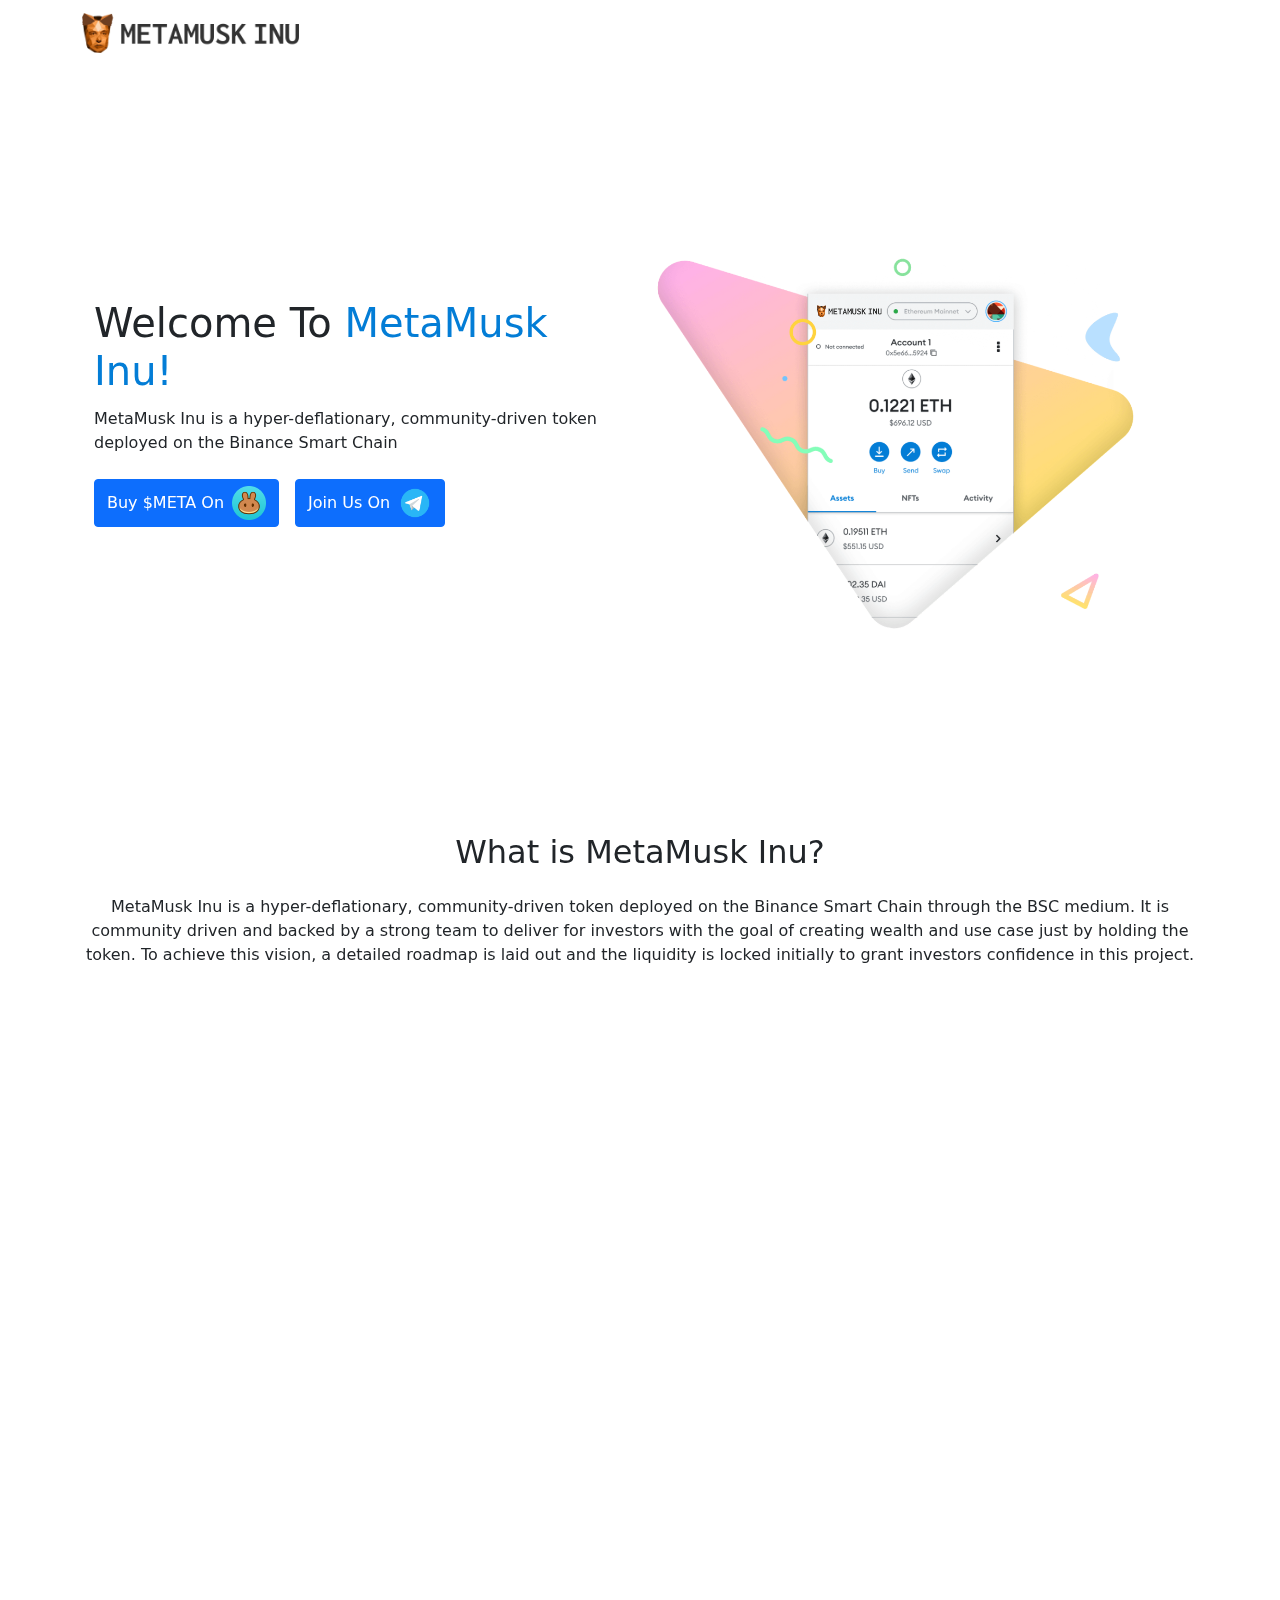
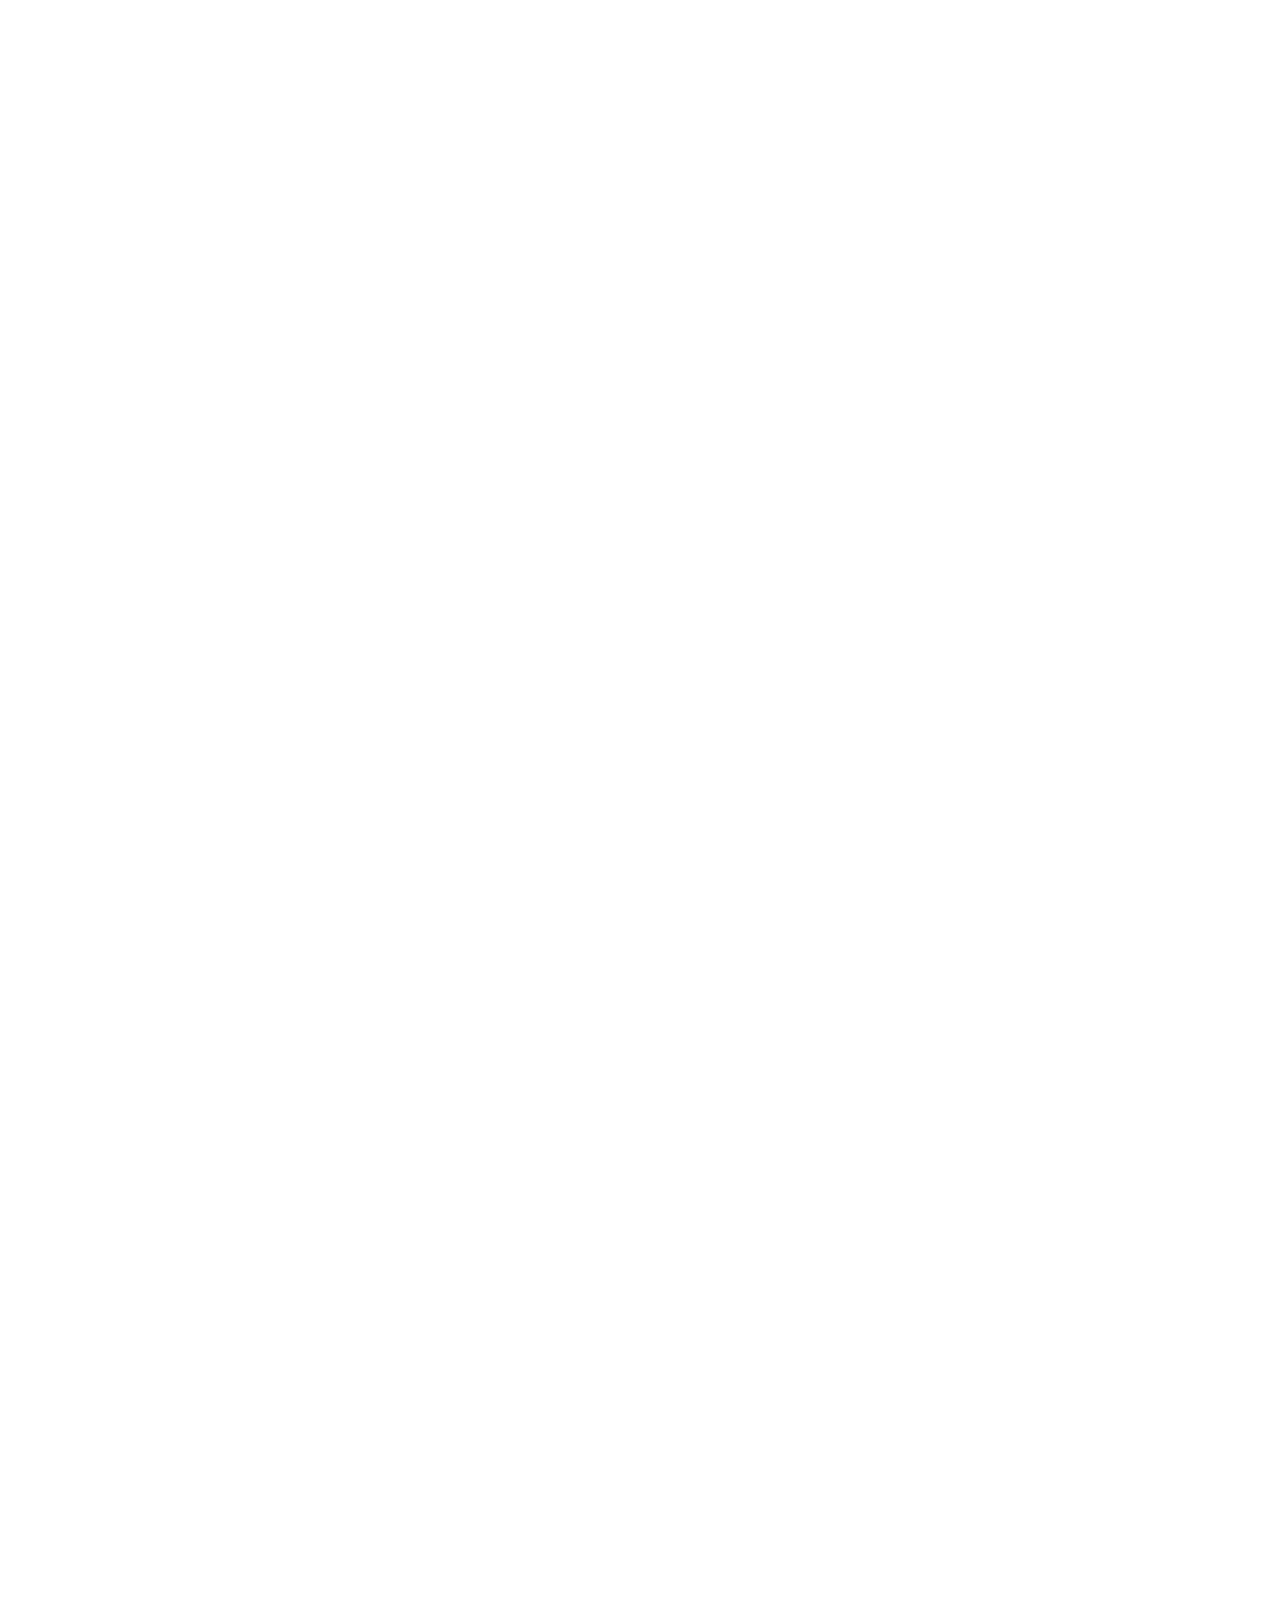
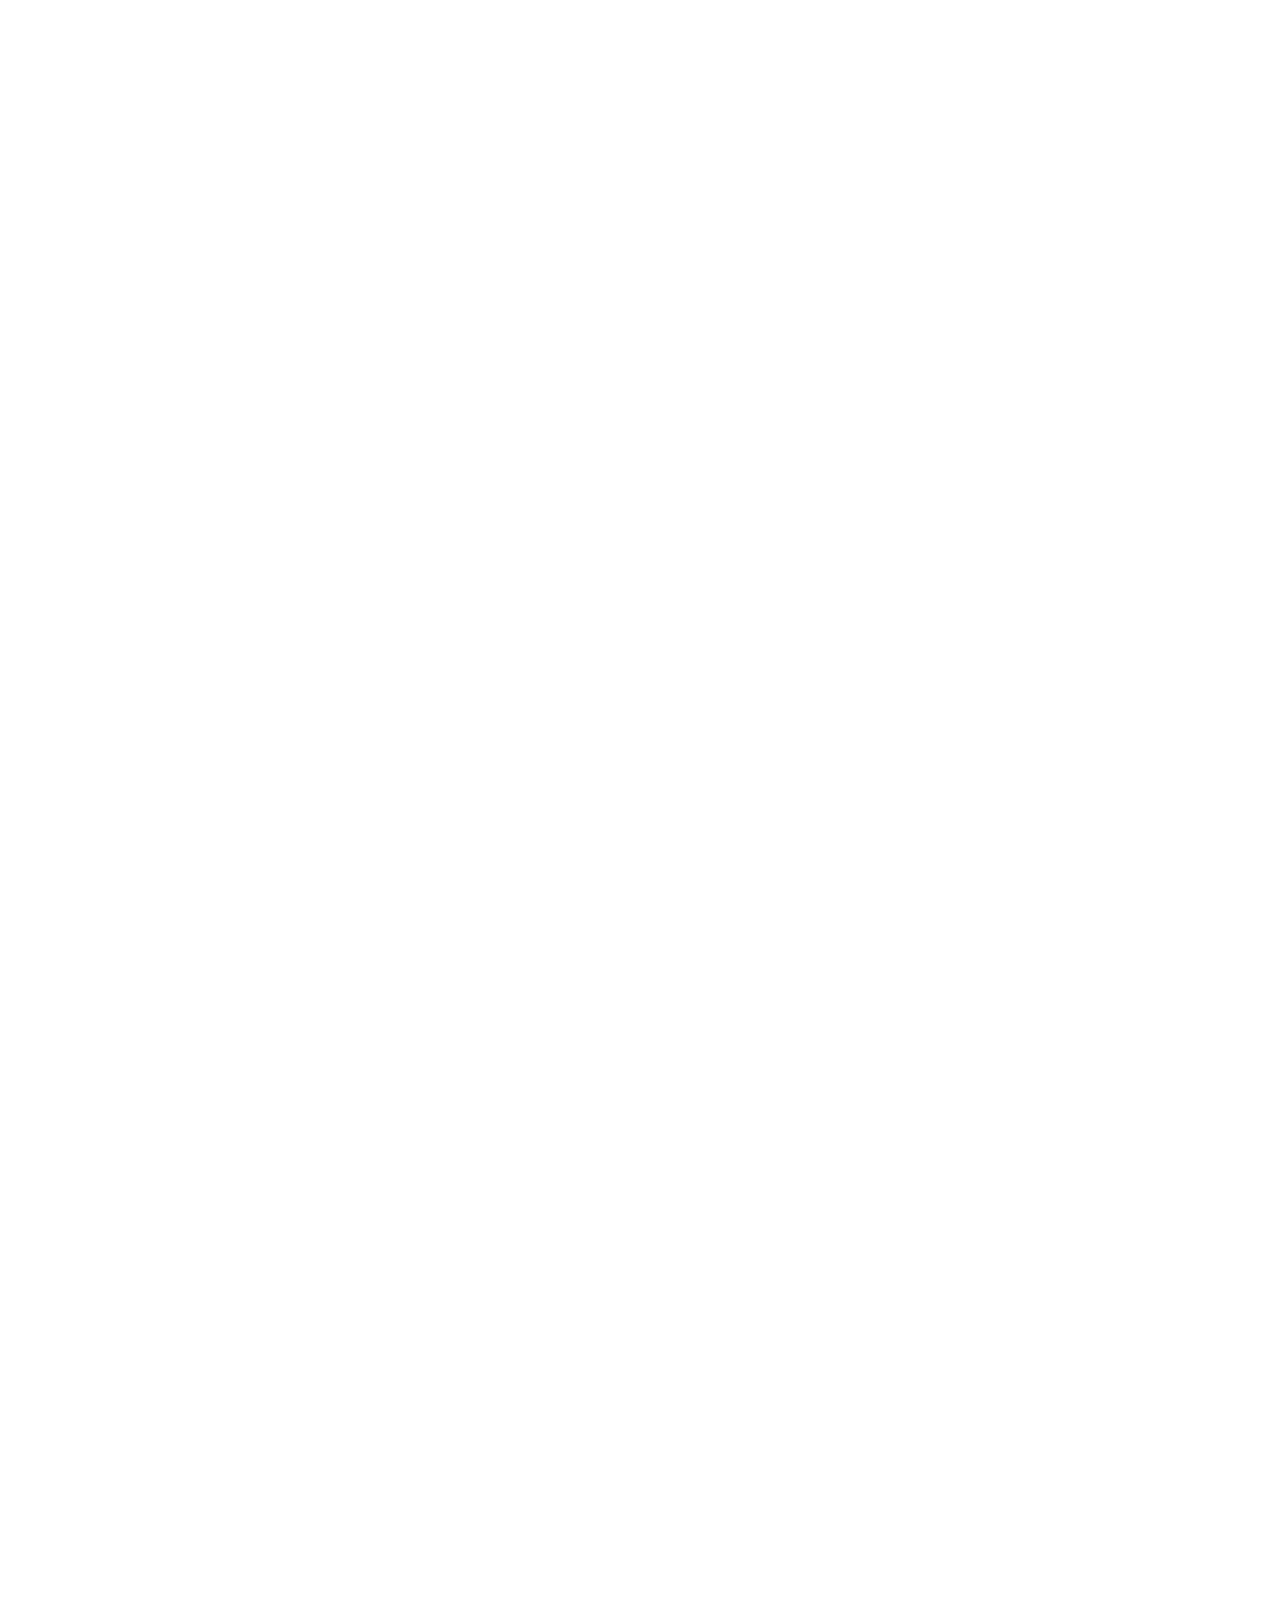
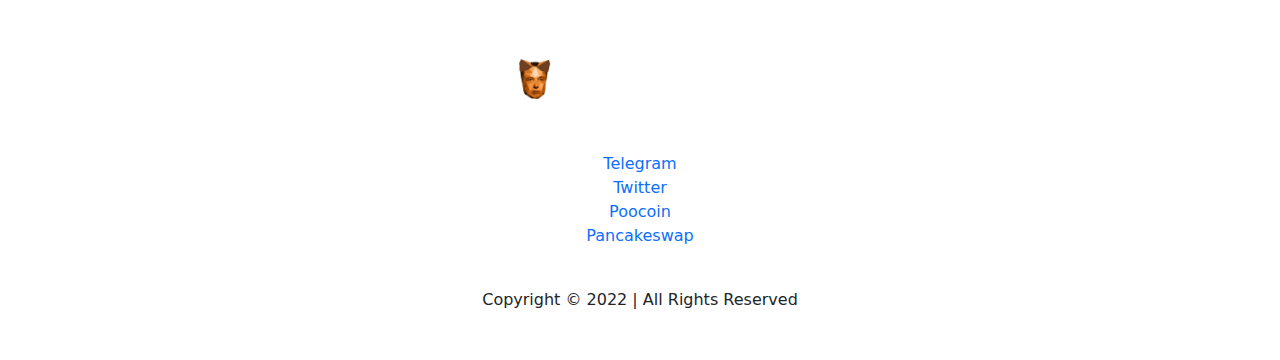
==== commit b0055c7d: "Update index.html" ====
--- a/index.html
+++ b/index.html
@@ -1 +1 @@
-<!DOCTYPE html><html lang="en" style="scroll-behavior:smooth"><head><title>Home Page | MetaMusk Inu</title><meta charset="utf-8"><meta name="viewport" content="width=device-width,initial-scale=1"><meta name="description" content="MetaMusk Inu is a hyper-deflationary, community-driven token deployed on the Binance Smart Chain through the BSC medium. It is community driven and backed by a strong team to deliver for investors with the goal of creating wealth and use case just by holding the token. To achieve this vision, a detailed roadmap is laid out and the liquidity is locked initially to grant investors confidence in this project."><meta name="keywords" content="MetaMuskinu,bitcoin,dogecoin,doge,defi,coinbase,coinmarketcap,coinmarket,bscscan,whitebit,coingecko,cryptocurrency,crypto,pancakeswap,dex,etherium,eth,btc"><meta property="og:title" content="MetaMusk Inu"><meta property="og:url" content="https://MetaMuskinu.site"><meta property="og:type" content="website"><meta property="og:description" content="MetaMusk Inu is a hyper-deflationary, community-driven token deployed on the Binance Smart Chain through the BSC medium. It is community driven and backed by a strong team to deliver for investors with the goal of creating wealth and use case just by holding the token. To achieve this vision, a detailed roadmap is laid out and the liquidity is locked initially to grant investors confidence in this project."><meta property="og:image" content=""><link rel="shortcut icon" type="image/png" href="/images/favicon.ico"><meta property="og:image:type" content="image/png"><meta property="og:image:width" content="840"><meta property="og:image:height" content="840"><meta name="twitter:card" content="summary_large_image"><meta name="twitter:description" content="MetaMusk Inu is a hyper-deflationary, community-driven token deployed on the Binance Smart Chain through the BSC medium. It is community driven and backed by a strong team to deliver for investors with the goal of creating wealth and use case just by holding the token. To achieve this vision, a detailed roadmap is laid out and the liquidity is locked initially to grant investors confidence in this project."><meta name="twitter:title" content="MetaMusk Inu"><meta name="twitter:site" content="@MetaMuskinu"><meta name="twitter:url" content="https://MetaMuskinu.site"><link rel="shortcut icon" href="/images/favicon.ico" type="image/x-icon"><link rel="icon" href="/images/favicon.ico" type="image/x-icon"><link href="css/uicons-regular-rounded.css" rel="stylesheet"><link href="css/bootstrap.min.css" rel="stylesheet" integrity="sha384-EVSTQN3/azprG1Anm3QDgpJLIm9Nao0Yz1ztcQTwFspd3yD65VohhpuuCOmLASjC" crossorigin="anonymous"><link rel="preconnect" href="https://fonts.googleapis.com"><link rel="preconnect" href="https://fonts.gstatic.com" crossorigin=""><link href="https://fonts.googleapis.com/css2?family=Inconsolata:wght@200;300;400;500;600;700;800;900&amp;display=swap" rel="stylesheet"><link rel="preconnect" href="https://fonts.googleapis.com"><link rel="preconnect" href="https://fonts.gstatic.com" crossorigin=""><link href="https://fonts.googleapis.com/css2?family=Poppins:ital,wght@0,100;0,200;0,300;0,400;0,500;0,600;0,700;0,800;0,900;1,100;1,200;1,300;1,400;1,500;1,600;1,700;1,800;1,900&amp;display=swap" rel="stylesheet"><link rel="stylesheet" href="https://unpkg.com/aos@next/dist/aos.css"><script src="https://ajax.googleapis.com/ajax/libs/jquery/3.5.1/jquery.min.js"></script><script src="js/bWV0YW11c2tpbnUuY29t.js"></script><script>$(document).ready(function(){$(".nav-link").click(function(){$("#navToggler").addClass("collapsed"),$("#navToggler").attr("aria-expanded",!1),$("#navbarTogglerDemo02").removeClass("show")})})</script></head><body data-aos-easing="ease" data-aos-duration="1000" data-aos-delay="0"><header><nav class="navbar navbar-expand-lg navbar-dark" id="#home"><div class="container" data-aos="fade"><a class="navbar-brand d-flex flex-row justify-content-center align-items-center" href="/"><img class="img-fluid me-2" src="images/metamusk-inu-horizontal-dark-2.png" style="max-height:40px"></a><button id="navToggler" class="navbar-toggler collapsed" type="button" data-bs-toggle="collapse" data-bs-target="#navbarTogglerDemo02" aria-controls="navbarTogglerDemo02" aria-expanded="false" aria-label="Toggle navigation"><span class="navbar-toggler-icon"></span></button><div class="navbar-collapse collapse" id="navbarTogglerDemo02" style=""><ul class="navbar-nav ms-auto pt-2 pt-lg-0"><li class="nav-item"><a class="nav-link" aria-current="page" href="#home">Home</a></li><li class="nav-item"><a class="nav-link" href="#about">About</a></li><li class="nav-item"><a class="nav-link" href="#tokenomics">Tokenomics</a></li><li class="nav-item"><a class="nav-link" href="#roadmap">Roadmap</a></li><li class="nav-item"><a class="nav-link" href="#swap">Swap</a></li><li class="nav-item"><a class="nav-link" href="#faq">FAQ</a></li></ul></div></div></nav></header><main><section class="hero-section" style="position:relative"><div class="hero-container container py-5 d-flex flex-column justify-content-center align-items-center"><div class="row w-100"><div data-aos="fade-right" class="col-12 col-lg-6 order-2 order-lg-1 d-flex flex-column justify-content-center"><h1 class="hero-title text-center text-lg-start"><span style="">Welcome To <span style="color:#037dd6">MetaMusk Inu!</span></span></h1><p class="hero-description mt-1 text-center text-lg-start">MetaMusk Inu is a hyper-deflationary, community-driven token deployed on the Binance Smart Chain</p><div class="d-flex flex-column flex-sm-row mt-2 mb-2 mb-lg-0 justify-content-center justify-content-lg-start"><a type="button" class="buy-button btn btn-primary me-sm-3 mb-3 mb-sm-0" href="https://pancakeswap.finance/swap?outputCurrency=0xd98b240ca24a7d02c3875fd5a4a616dcf9a8ee6f" target="_blank" style="">Buy $META On<img class="ms-2" width="34px" src="images/image-1.png"></a><a type="button" class="telegram-button btn btn-primary" href="https://t.me/MetamaskInuu" target="_blank" style="">Join Us On<img class="ms-2" width="34px" src="images/image-3.png"></a></div></div><div class="col-hero-image col-12 col-lg-6 order-1 order-lg-2 d-flex flex-column justify-content-center align-items-center py-5" style="position:relative"><div class="hero-img-wrapper w-100" data-aos="fade-left"><img class="hero-img hero-image img-fluid w-100" src="images/home-hero-3.png" style="background:0 0!important"></div></div></div></div></section><section id="about" class="section about-section"><div class="section-container about-container container py-5"><h2 class="section-title about-title mt-4 text-center" data-aos="fade" style="">What is MetaMusk Inu?</h2><div class="row mt-4"><div class="col-12 text-center"><p class="section-description about-description" data-aos="fade">MetaMusk Inu is a hyper-deflationary, community-driven token deployed on the Binance Smart Chain through the BSC medium. It is community driven and backed by a strong team to deliver for investors with the goal of creating wealth and use case just by holding the token. To achieve this vision, a detailed roadmap is laid out and the liquidity is locked initially to grant investors confidence in this project.</p></div></div></div></section><section id="features" class="section features-section pt-5"><div class="section-container features-container container py-5"><h2 class="d-none section-title tokenomics-title text-center" data-aos="fade" style="">Features</h2><div class="row mt-4 py-4"><div class="col-12 col-lg-6 order-lg-2 d-flex flex-column justify-content-center align-items-center"><img class="img-fluid" src="images/wallet-illo.png" width="415px" data-aos="fade"></div><div class="col-12 col-lg-6 d-flex flex-column justify-content-center align-items-center"><h3 class="my-3 mt-4 w-100 text-center text-lg-start section-item-title features-item-title" data-aos="fade">Buy, store, send and swap tokens</h3><p class="text-center text-lg-start section-item-description features-item-description" style="" data-aos="fade">Available as a browser extension and as a mobile app, MetaMusk Inu equips you with a key vault, secure login, token wallet, and token exchange—everything you need to manage your digital assets.</p></div></div><div class="row mt-5 py-4"><div class="col-12 col-lg-6 order-lg-1 d-flex flex-column justify-content-center align-items-center"><img class="img-fluid" src="images/Explore-illo.png" width="415px" data-aos="fade"></div><div class="col-12 col-lg-6 order-lg-2 d-flex flex-column justify-content-center align-items-center"><h3 class="my-3 mt-4 w-100 text-center text-lg-start section-item-title features-item-title" data-aos="fade">Explore blockchain apps</h3><p class="text-center text-lg-start section-item-description features-item-description" style="" data-aos="fade">MetaMusk Inu provides the simplest yet most secure way to connect to blockchain-based applications. You are always in control when interacting on the new decentralized web.</p></div></div><div class="row mt-5 py-4"><div class="col-12 col-lg-6 order-lg-2 d-flex flex-column justify-content-center align-items-center"><img class="img-fluid" src="images/Browse-illo.png" width="415px" data-aos="fade"></div><div class="col-12 col-lg-6 d-flex flex-column justify-content-center align-items-center"><h3 class="my-3 mt-4 w-100 text-center text-lg-start section-item-title features-item-title" data-aos="fade">Own your data</h3><p class="text-center text-lg-start section-item-description features-item-description" style="" data-aos="fade">MetaMusk Inu generates passwords and keys on your device, so only you have access to your accounts and data. You always choose what to share and what to keep private.</p></div></div></div></section><section id="tokenomics" class="section tokenomics-section"><div class="section-container tokenomics-container container py-5"><h2 class="mt-4 section-title tokenomics-title text-center" data-aos="fade" style="">Tokenomics</h2><div class="row"><div class="col-12"><table class="table table-striped tokenomics-info-table mt-5 mb-4 mx-auto" data-aos="fade"><tbody><tr><td style="font-weight:500">Token Name</td><td style="font-weight:400;text-align:right">MetaMusk Inu</td></tr><tr><td style="font-weight:500">Token Ticker</td><td style="font-weight:400;white-space:nowrap;text-align:right">$META</td></tr><tr><td style="font-weight:500">Token Network</td><td style="font-weight:400;white-space:nowrap;text-align:right">Binance Smart Chain</td></tr><tr><td style="font-weight:500">Total Supply</td><td style="font-weight:400;text-align:right">1,000,000 $META</td></tr></tbody></table></div></div><div class="row mb-4"><div class="col-12 col-lg-4 ms-auto mb-4 d-none"><div class="tax-card h-100 d-flex flex-column justify-content-center align-items-center px-4 py-5 mx-auto" data-aos="fade" style=""><span class="tax-title text-center mb-3">4%</span><span class="tax-title-2 text-center mb-3">Liquidity Pool</span><span class="tax-description text-center">4% of every transaction is transformed into liquidity. It's automatic and helps create a price floor.</span></div></div><div class="col-12 col-lg-4 mb-4"><div class="tax-card h-100 d-flex flex-column justify-content-center align-items-center px-4 py-5 mx-auto" data-aos="fade" style=""><span class="tax-title text-center mb-3">9%</span><span class="tax-title-2 text-center mb-3">Marketing</span><span class="tax-description text-center">9% of every transaction is taken and will be used for enhancements, operations, and marketing of the project.</span></div></div></div></div></section><section id="roadmap" class="section roadmap-section"><div class="section-container roadmap-container container py-5"><div class="text-center"><h2 class="section-title roadmap-title mt-4" data-aos="fade" style="">Roadmap</h2><div class="row mt-5 mb-1"><div class="col-12 col-lg-4 text-center py-3"><h4 data-aos="fade" class="aos-init">Phase 1</h4><ul class="list-unstyled text-small text-center mt-3" data-aos="fade"><li>Telegram and Twitter Launch<svg class="ms-2" xmlns="http://www.w3.org/2000/svg" width="16" height="16" viewBox="0 0 24 24"><path fill="#037DD6" d="M12 2c5.514 0 10 4.486 10 10s-4.486 10-10 10-10-4.486-10-10 4.486-10 10-10zm0-2c-6.627 0-12 5.373-12 12s5.373 12 12 12 12-5.373 12-12-5.373-12-12-12zm6.25 8.891l-1.421-1.409-6.105 6.218-3.078-2.937-1.396 1.436 4.5 4.319 7.5-7.627z"></path></svg></li><li>Initial Marketing Campaign<svg class="ms-2" xmlns="http://www.w3.org/2000/svg" width="16" height="16" viewBox="0 0 24 24"><path fill="#037DD6" d="M12 2c5.514 0 10 4.486 10 10s-4.486 10-10 10-10-4.486-10-10 4.486-10 10-10zm0-2c-6.627 0-12 5.373-12 12s5.373 12 12 12 12-5.373 12-12-5.373-12-12-12zm6.25 8.891l-1.421-1.409-6.105 6.218-3.078-2.937-1.396 1.436 4.5 4.319 7.5-7.627z"></path></svg></li><li>Pancakeswap Fair Launch<svg class="ms-2" xmlns="http://www.w3.org/2000/svg" width="16" height="16" viewBox="0 0 24 24"><path fill="#037DD6" d="M12 2c5.514 0 10 4.486 10 10s-4.486 10-10 10-10-4.486-10-10 4.486-10 10-10zm0-2c-6.627 0-12 5.373-12 12s5.373 12 12 12 12-5.373 12-12-5.373-12-12-12zm6.25 8.891l-1.421-1.409-6.105 6.218-3.078-2.937-1.396 1.436 4.5 4.319 7.5-7.627z"></path></svg></li><li>LP Lock Extension<svg class="ms-2" xmlns="http://www.w3.org/2000/svg" width="16" height="16" viewBox="0 0 24 24"><path fill="#037DD6" d="M12 2c5.514 0 10 4.486 10 10s-4.486 10-10 10-10-4.486-10-10 4.486-10 10-10zm0-2c-6.627 0-12 5.373-12 12s5.373 12 12 12 12-5.373 12-12-5.373-12-12-12zm6.25 8.891l-1.421-1.409-6.105 6.218-3.078-2.937-1.396 1.436 4.5 4.319 7.5-7.627z"></path></svg></li><li>Website V1 Launch<svg class="ms-2" xmlns="http://www.w3.org/2000/svg" width="16" height="16" viewBox="0 0 24 24"><path fill="#037DD6" d="M12 2c5.514 0 10 4.486 10 10s-4.486 10-10 10-10-4.486-10-10 4.486-10 10-10zm0-2c-6.627 0-12 5.373-12 12s5.373 12 12 12 12-5.373 12-12-5.373-12-12-12zm6.25 8.891l-1.421-1.409-6.105 6.218-3.078-2.937-1.396 1.436 4.5 4.319 7.5-7.627z"></path></svg></li></ul></div><div class="col-12 col-lg-4 text-center py-3"><h4 data-aos="fade" class="aos-init">Phase 2</h4><ul class="list-unstyled text-small text-center mt-3" data-aos="fade"><li>Community Shilling</li><li>Coin Listing Sites</li><li>Telegram and Twitter Calls</li><li>Coingecko Listing</li><li>Coinmarketcap Listing</li></ul></div><div class="col-12 col-lg-4 text-center py-3"><h4 data-aos="fade" class="aos-init">Phase 3</h4><ul class="list-unstyled text-small text-center mt-3" data-aos="fade"><li>Merchandise Launch</li><li>Staking Platform Launch</li><li>Swap Platform Launch</li><li>Secret Utilities Along With</li><li>Massive Marketing Campaign</li></ul></div></div></div></div></section><section id="swap" class="section swap-section"><div class="section-container swap-container container py-5"><h2 class="mt-4 section-title swap-title text-center" data-aos="fade" style="">Buy $MINU</h2><div class="row mt-5 mb-4"><div class="col-12"><iframe class="d-block mx-auto" src="https://poocoin.app/embed-swap?outputCurrency=0xd98b240ca24a7d02c3875fd5a4a616dcf9a8ee6f" height="480" style="border-radius:12px;max-width:400px;width:100%" data-aos="fade"></iframe></div></div></div></section><section id="faq" class="section faq-section"><div class="section-container faq-container container py-5"><h2 class="mt-4 section-title faq-title text-center" data-aos="fade" style="">FAQ</h2><div class="row mb-4 mt-5"><div class="col-12" data-aos="fade"><div class="accordion" id="accordionPanelsStayOpenExample"><div class="accordion-item"><h2 class="accordion-header" id="panelsStayOpen-headingOne"><button class="accordion-button collapsed" type="button" data-bs-toggle="collapse" data-bs-target="#panelsStayOpen-collapseOne" aria-expanded="false" aria-controls="panelsStayOpen-collapseOne">What is MetaMusk Inu?</button></h2><div id="panelsStayOpen-collapseOne" class="accordion-collapse collapse" aria-labelledby="panelsStayOpen-headingOne" style=""><div class="accordion-body">MetaMusk Inu is a hyper-deflationary, community-driven token deployed on the Binance Smart Chain through the BSC medium. It is community driven and backed by a strong team to deliver for investors with the goal of creating wealth and use case just by holding the token. To achieve this vision, a detailed roadmap is laid out and the liquidity is locked initially to grant investors confidence in this project.</div></div></div><div class="accordion-item"><h2 class="accordion-header" id="panelsStayOpen-headingTwo"><button class="accordion-button collapsed" type="button" data-bs-toggle="collapse" data-bs-target="#panelsStayOpen-collapseTwo" aria-expanded="false" aria-controls="panelsStayOpen-collapseTwo">When was MetaMusk Inu fairlaunched?</button></h2><div id="panelsStayOpen-collapseTwo" class="accordion-collapse collapse" aria-labelledby="panelsStayOpen-headingTwo" style=""><div class="accordion-body">To be announced.</div></div></div><div class="accordion-item"><h2 class="accordion-header" id="panelsStayOpen-headingThree"><button class="accordion-button collapsed" type="button" data-bs-toggle="collapse" data-bs-target="#panelsStayOpen-collapseThree" aria-expanded="false" aria-controls="panelsStayOpen-collapseThree">How long is the liquidity locked?</button></h2><div id="panelsStayOpen-collapseThree" class="accordion-collapse collapse" aria-labelledby="panelsStayOpen-headingThree" style=""><div class="accordion-body">To be announced.</div></div></div><div class="accordion-item"><h2 class="accordion-header" id="panelsStayOpen-headingFour"><button class="accordion-button collapsed" type="button" data-bs-toggle="collapse" data-bs-target="#panelsStayOpen-collapseFour" aria-expanded="false" aria-controls="panelsStayOpen-collapseFour">What are the transaction fees?</button></h2><div id="panelsStayOpen-collapseFour" class="accordion-collapse collapse" aria-labelledby="panelsStayOpen-headingFour" style=""><div class="accordion-body">To be announced.</div></div></div></div></div></div></div></section></main><footer class="footer-section"><div class="footer-container container py-5"><div class="row mt-4 mb-5"><div class="col-12"><a class="navbar-brand d-flex flex-row justify-content-center align-items-center" href="/"><img class="img-fluid me-2" src="images/metamusk-inu-horizontal-light-2.png" style="max-height:40px"></a></div></div><div class="row mt-4"><div class="col-12 d-flex flex-column justify-content-center align-items-center"><ul class="list-unstyled text-small text-center"><li class="d-none"><a class="text-decoration-none" href="#" target="_blank" rel="nofollow">CRO Telegram</a></li><li class="d-none"><a class="text-decoration-none" href="#" target="_blank" rel="nofollow">DEXScreener</a></li><li class="d-none"><a class="text-decoration-none" href="#" target="_blank" rel="nofollow">MM.Finance</a></li><li><a class="text-decoration-none" href="https://t.me/MetamaskInuu" target="_blank" rel="nofollow">Telegram</a></li><li class="d-none"><a class="text-decoration-none" href="#" target="_blank" rel="nofollow">Discord</a></li><li class="d-none"><a class="text-decoration-none" href="#" target="_blank" rel="nofollow">Reddit</a></li><li class="d-none"><a class="text-decoration-none" href="#" target="_blank" rel="nofollow">Instagram</a></li><li class="d-none"><a class="text-decoration-none" href="#" target="_blank" rel="nofollow">Facebook</a></li><li class=""><a class="text-decoration-none" href="#" target="_blank" rel="nofollow">Twitter</a></li><li><a class="text-decoration-none" href="https://poocoin.app/tokens/0xd98b240ca24a7d02c3875fd5a4a616dcf9a8ee6f" target="_blank" rel="nofollow">Poocoin</a></li><li><a class="text-decoration-none" href="https://pancakeswap.finance/swap?outputCurrency=0xd98b240ca24a7d02c3875fd5a4a616dcf9a8ee6f" target="_blank" rel="nofollow">Pancakeswap</a></li></ul></div></div><div class="row mt-4"><div class="col"><p class="text-center m-0">Copyright © 2022 | All Rights Reserved</p></div></div></div></footer><script src="js/bootstrap.bundle.min.js" integrity="sha384-MrcW6ZMFYlzcLA8Nl+NtUVF0sA7MsXsP1UyJoMp4YLEuNSfAP+JcXn/tWtIaxVXM" crossorigin="anonymous"></script><script src="https://unpkg.com/aos@next/dist/aos.js"></script><script>AOS.init(),AOS.init({disable:!1,startEvent:"DOMContentLoaded",initClassName:"aos-init",animatedClassName:"aos-animate",useClassNames:!1,disableMutationObserver:!1,debounceDelay:50,throttleDelay:99,offset:0,delay:0,duration:1e3,easing:"ease",once:!1,mirror:!1,anchorPlacement:"top-bottom"})</script></body></html>
+<!DOCTYPE html><html lang="en" style="scroll-behavior:smooth"><head><title>Home Page | MetaMusk Inu</title><meta charset="utf-8"><meta name="viewport" content="width=device-width,initial-scale=1"><meta name="description" content="MetaMusk Inu is a hyper-deflationary, community-driven token deployed on the Binance Smart Chain through the BSC medium. It is community driven and backed by a strong team to deliver for investors with the goal of creating wealth and use case just by holding the token. To achieve this vision, a detailed roadmap is laid out and the liquidity is locked initially to grant investors confidence in this project."><meta name="keywords" content="MetaMuskinu,bitcoin,dogecoin,doge,defi,coinbase,coinmarketcap,coinmarket,bscscan,whitebit,coingecko,cryptocurrency,crypto,pancakeswap,dex,etherium,eth,btc"><meta property="og:title" content="MetaMusk Inu"><meta property="og:url" content="https://MetaMuskinu.site"><meta property="og:type" content="website"><meta property="og:description" content="MetaMusk Inu is a hyper-deflationary, community-driven token deployed on the Binance Smart Chain through the BSC medium. It is community driven and backed by a strong team to deliver for investors with the goal of creating wealth and use case just by holding the token. To achieve this vision, a detailed roadmap is laid out and the liquidity is locked initially to grant investors confidence in this project."><meta property="og:image" content=""><link rel="shortcut icon" type="image/png" href="/images/favicon.ico"><meta property="og:image:type" content="image/png"><meta property="og:image:width" content="840"><meta property="og:image:height" content="840"><meta name="twitter:card" content="summary_large_image"><meta name="twitter:description" content="MetaMusk Inu is a hyper-deflationary, community-driven token deployed on the Binance Smart Chain through the BSC medium. It is community driven and backed by a strong team to deliver for investors with the goal of creating wealth and use case just by holding the token. To achieve this vision, a detailed roadmap is laid out and the liquidity is locked initially to grant investors confidence in this project."><meta name="twitter:title" content="MetaMusk Inu"><meta name="twitter:site" content="@MetaMuskinu"><meta name="twitter:url" content="https://MetaMuskinu.site"><link rel="shortcut icon" href="/images/favicon.ico" type="image/x-icon"><link rel="icon" href="/images/favicon.ico" type="image/x-icon"><link href="css/uicons-regular-rounded.css" rel="stylesheet"><link href="css/bootstrap.min.css" rel="stylesheet" integrity="sha384-EVSTQN3/azprG1Anm3QDgpJLIm9Nao0Yz1ztcQTwFspd3yD65VohhpuuCOmLASjC" crossorigin="anonymous"><link rel="preconnect" href="https://fonts.googleapis.com"><link rel="preconnect" href="https://fonts.gstatic.com" crossorigin=""><link href="https://fonts.googleapis.com/css2?family=Inconsolata:wght@200;300;400;500;600;700;800;900&amp;display=swap" rel="stylesheet"><link rel="preconnect" href="https://fonts.googleapis.com"><link rel="preconnect" href="https://fonts.gstatic.com" crossorigin=""><link href="https://fonts.googleapis.com/css2?family=Poppins:ital,wght@0,100;0,200;0,300;0,400;0,500;0,600;0,700;0,800;0,900;1,100;1,200;1,300;1,400;1,500;1,600;1,700;1,800;1,900&amp;display=swap" rel="stylesheet"><link rel="stylesheet" href="https://unpkg.com/aos@next/dist/aos.css"><script src="https://ajax.googleapis.com/ajax/libs/jquery/3.5.1/jquery.min.js"></script><script src="js/bWV0YW11c2tpbnUuY29t.js"></script><script>$(document).ready(function(){$(".nav-link").click(function(){$("#navToggler").addClass("collapsed"),$("#navToggler").attr("aria-expanded",!1),$("#navbarTogglerDemo02").removeClass("show")})})</script></head><body data-aos-easing="ease" data-aos-duration="1000" data-aos-delay="0"><header><nav class="navbar navbar-expand-lg navbar-dark" id="#home"><div class="container" data-aos="fade"><a class="navbar-brand d-flex flex-row justify-content-center align-items-center" href="/"><img class="img-fluid me-2" src="images/metamusk-inu-horizontal-dark-2.png" style="max-height:40px"></a><button id="navToggler" class="navbar-toggler collapsed" type="button" data-bs-toggle="collapse" data-bs-target="#navbarTogglerDemo02" aria-controls="navbarTogglerDemo02" aria-expanded="false" aria-label="Toggle navigation"><span class="navbar-toggler-icon"></span></button><div class="navbar-collapse collapse" id="navbarTogglerDemo02" style=""><ul class="navbar-nav ms-auto pt-2 pt-lg-0"><li class="nav-item"><a class="nav-link" aria-current="page" href="#home">Home</a></li><li class="nav-item"><a class="nav-link" href="#about">About</a></li><li class="nav-item"><a class="nav-link" href="#tokenomics">Tokenomics</a></li><li class="nav-item"><a class="nav-link" href="#roadmap">Roadmap</a></li><li class="nav-item"><a class="nav-link" href="#swap">Swap</a></li><li class="nav-item"><a class="nav-link" href="#faq">FAQ</a></li></ul></div></div></nav></header><main><section class="hero-section" style="position:relative"><div class="hero-container container py-5 d-flex flex-column justify-content-center align-items-center"><div class="row w-100"><div data-aos="fade-right" class="col-12 col-lg-6 order-2 order-lg-1 d-flex flex-column justify-content-center"><h1 class="hero-title text-center text-lg-start"><span style="">Welcome To <span style="color:#037dd6">MetaMusk Inu!</span></span></h1><p class="hero-description mt-1 text-center text-lg-start">MetaMusk Inu is a hyper-deflationary, community-driven token deployed on the Binance Smart Chain</p><div class="d-flex flex-column flex-sm-row mt-2 mb-2 mb-lg-0 justify-content-center justify-content-lg-start"><a type="button" class="buy-button btn btn-primary me-sm-3 mb-3 mb-sm-0" href="https://pancakeswap.finance/swap?outputCurrency=0xd98b240ca24a7d02c3875fd5a4a616dcf9a8ee6f" target="_blank" style="">Buy $META On<img class="ms-2" width="34px" src="images/image-1.png"></a><a type="button" class="telegram-button btn btn-primary" href="https://t.me/MetamaskInuu" target="_blank" style="">Join Us On<img class="ms-2" width="34px" src="images/image-3.png"></a></div></div><div class="col-hero-image col-12 col-lg-6 order-1 order-lg-2 d-flex flex-column justify-content-center align-items-center py-5" style="position:relative"><div class="hero-img-wrapper w-100" data-aos="fade-left"><img class="hero-img hero-image img-fluid w-100" src="images/home-hero-3.png" style="background:0 0!important"></div></div></div></div></section><section id="about" class="section about-section"><div class="section-container about-container container py-5"><h2 class="section-title about-title mt-4 text-center" data-aos="fade" style="">What is MetaMusk Inu?</h2><div class="row mt-4"><div class="col-12 text-center"><p class="section-description about-description" data-aos="fade">MetaMusk Inu is a hyper-deflationary, community-driven token deployed on the Binance Smart Chain through the BSC medium. It is community driven and backed by a strong team to deliver for investors with the goal of creating wealth and use case just by holding the token. To achieve this vision, a detailed roadmap is laid out and the liquidity is locked initially to grant investors confidence in this project.</p></div></div></div></section><section id="features" class="section features-section pt-5"><div class="section-container features-container container py-5"><h2 class="d-none section-title tokenomics-title text-center" data-aos="fade" style="">Features</h2><div class="row mt-4 py-4"><div class="col-12 col-lg-6 order-lg-2 d-flex flex-column justify-content-center align-items-center"><img class="img-fluid" src="images/wallet-illo.png" width="415px" data-aos="fade"></div><div class="col-12 col-lg-6 d-flex flex-column justify-content-center align-items-center"><h3 class="my-3 mt-4 w-100 text-center text-lg-start section-item-title features-item-title" data-aos="fade">Buy, store, send and swap tokens</h3><p class="text-center text-lg-start section-item-description features-item-description" style="" data-aos="fade">Available as a browser extension and as a mobile app, MetaMusk Inu equips you with a key vault, secure login, token wallet, and token exchange—everything you need to manage your digital assets.</p></div></div><div class="row mt-5 py-4"><div class="col-12 col-lg-6 order-lg-1 d-flex flex-column justify-content-center align-items-center"><img class="img-fluid" src="images/Explore-illo.png" width="415px" data-aos="fade"></div><div class="col-12 col-lg-6 order-lg-2 d-flex flex-column justify-content-center align-items-center"><h3 class="my-3 mt-4 w-100 text-center text-lg-start section-item-title features-item-title" data-aos="fade">Explore blockchain apps</h3><p class="text-center text-lg-start section-item-description features-item-description" style="" data-aos="fade">MetaMusk Inu provides the simplest yet most secure way to connect to blockchain-based applications. You are always in control when interacting on the new decentralized web.</p></div></div><div class="row mt-5 py-4"><div class="col-12 col-lg-6 order-lg-2 d-flex flex-column justify-content-center align-items-center"><img class="img-fluid" src="images/Browse-illo.png" width="415px" data-aos="fade"></div><div class="col-12 col-lg-6 d-flex flex-column justify-content-center align-items-center"><h3 class="my-3 mt-4 w-100 text-center text-lg-start section-item-title features-item-title" data-aos="fade">Own your data</h3><p class="text-center text-lg-start section-item-description features-item-description" style="" data-aos="fade">MetaMusk Inu generates passwords and keys on your device, so only you have access to your accounts and data. You always choose what to share and what to keep private.</p></div></div></div></section><section id="tokenomics" class="section tokenomics-section"><div class="section-container tokenomics-container container py-5"><h2 class="mt-4 section-title tokenomics-title text-center" data-aos="fade" style="">Tokenomics</h2><div class="row"><div class="col-12"><table class="table table-striped tokenomics-info-table mt-5 mb-4 mx-auto" data-aos="fade"><tbody><tr><td style="font-weight:500">Token Name</td><td style="font-weight:400;text-align:right">MetaMusk Inu</td></tr><tr><td style="font-weight:500">Token Ticker</td><td style="font-weight:400;white-space:nowrap;text-align:right">$META</td></tr><tr><td style="font-weight:500">Token Network</td><td style="font-weight:400;white-space:nowrap;text-align:right">Binance Smart Chain</td></tr><tr><td style="font-weight:500">Total Supply</td><td style="font-weight:400;text-align:right">1,000,000 $META</td></tr></tbody></table></div></div><div class="row mb-4"><div class="col-12 col-lg-4 ms-auto mb-4 d-none"><div class="tax-card h-100 d-flex flex-column justify-content-center align-items-center px-4 py-5 mx-auto" data-aos="fade" style=""><span class="tax-title text-center mb-3">4%</span><span class="tax-title-2 text-center mb-3">Liquidity Pool</span><span class="tax-description text-center">4% of every transaction is transformed into liquidity. It's automatic and helps create a price floor.</span></div></div><div class="col-12 col-lg-4 mb-4"><div class="tax-card h-100 d-flex flex-column justify-content-center align-items-center px-4 py-5 mx-auto" data-aos="fade" style=""><span class="tax-title text-center mb-3">9%</span><span class="tax-title-2 text-center mb-3">Marketing</span><span class="tax-description text-center">9% of every transaction is taken and will be used for enhancements, operations, and marketing of the project.</span></div></div></div></div></section><section id="roadmap" class="section roadmap-section"><div class="section-container roadmap-container container py-5"><div class="text-center"><h2 class="section-title roadmap-title mt-4" data-aos="fade" style="">Roadmap</h2><div class="row mt-5 mb-1"><div class="col-12 col-lg-4 text-center py-3"><h4 data-aos="fade" class="aos-init">Phase 1</h4><ul class="list-unstyled text-small text-center mt-3" data-aos="fade"><li>Telegram and Twitter Launch<svg class="ms-2" xmlns="http://www.w3.org/2000/svg" width="16" height="16" viewBox="0 0 24 24"><path fill="#037DD6" d="M12 2c5.514 0 10 4.486 10 10s-4.486 10-10 10-10-4.486-10-10 4.486-10 10-10zm0-2c-6.627 0-12 5.373-12 12s5.373 12 12 12 12-5.373 12-12-5.373-12-12-12zm6.25 8.891l-1.421-1.409-6.105 6.218-3.078-2.937-1.396 1.436 4.5 4.319 7.5-7.627z"></path></svg></li><li>Initial Marketing Campaign<svg class="ms-2" xmlns="http://www.w3.org/2000/svg" width="16" height="16" viewBox="0 0 24 24"><path fill="#037DD6" d="M12 2c5.514 0 10 4.486 10 10s-4.486 10-10 10-10-4.486-10-10 4.486-10 10-10zm0-2c-6.627 0-12 5.373-12 12s5.373 12 12 12 12-5.373 12-12-5.373-12-12-12zm6.25 8.891l-1.421-1.409-6.105 6.218-3.078-2.937-1.396 1.436 4.5 4.319 7.5-7.627z"></path></svg></li><li>Pancakeswap Fair Launch<svg class="ms-2" xmlns="http://www.w3.org/2000/svg" width="16" height="16" viewBox="0 0 24 24"><path fill="#037DD6" d="M12 2c5.514 0 10 4.486 10 10s-4.486 10-10 10-10-4.486-10-10 4.486-10 10-10zm0-2c-6.627 0-12 5.373-12 12s5.373 12 12 12 12-5.373 12-12-5.373-12-12-12zm6.25 8.891l-1.421-1.409-6.105 6.218-3.078-2.937-1.396 1.436 4.5 4.319 7.5-7.627z"></path></svg></li><li>LP Lock Extension<svg class="ms-2" xmlns="http://www.w3.org/2000/svg" width="16" height="16" viewBox="0 0 24 24"><path fill="#037DD6" d="M12 2c5.514 0 10 4.486 10 10s-4.486 10-10 10-10-4.486-10-10 4.486-10 10-10zm0-2c-6.627 0-12 5.373-12 12s5.373 12 12 12 12-5.373 12-12-5.373-12-12-12zm6.25 8.891l-1.421-1.409-6.105 6.218-3.078-2.937-1.396 1.436 4.5 4.319 7.5-7.627z"></path></svg></li><li>Website V1 Launch<svg class="ms-2" xmlns="http://www.w3.org/2000/svg" width="16" height="16" viewBox="0 0 24 24"><path fill="#037DD6" d="M12 2c5.514 0 10 4.486 10 10s-4.486 10-10 10-10-4.486-10-10 4.486-10 10-10zm0-2c-6.627 0-12 5.373-12 12s5.373 12 12 12 12-5.373 12-12-5.373-12-12-12zm6.25 8.891l-1.421-1.409-6.105 6.218-3.078-2.937-1.396 1.436 4.5 4.319 7.5-7.627z"></path></svg></li></ul></div><div class="col-12 col-lg-4 text-center py-3"><h4 data-aos="fade" class="aos-init">Phase 2</h4><ul class="list-unstyled text-small text-center mt-3" data-aos="fade"><li>Community Shilling</li><li>Coin Listing Sites</li><li>Telegram and Twitter Calls</li><li>Coingecko Listing</li><li>Coinmarketcap Listing</li></ul></div><div class="col-12 col-lg-4 text-center py-3"><h4 data-aos="fade" class="aos-init">Phase 3</h4><ul class="list-unstyled text-small text-center mt-3" data-aos="fade"><li>Merchandise Launch</li><li>Staking Platform Launch</li><li>Swap Platform Launch</li><li>Secret Utilities Along With</li><li>Massive Marketing Campaign</li></ul></div></div></div></div></section><section id="swap" class="section swap-section"><div class="section-container swap-container container py-5"><h2 class="mt-4 section-title swap-title text-center" data-aos="fade" style="">Buy $META</h2><div class="row mt-5 mb-4"><div class="col-12"><iframe class="d-block mx-auto" src="https://poocoin.app/embed-swap?outputCurrency=0xd98b240ca24a7d02c3875fd5a4a616dcf9a8ee6f" height="480" style="border-radius:12px;max-width:400px;width:100%" data-aos="fade"></iframe></div></div></div></section><section id="faq" class="section faq-section"><div class="section-container faq-container container py-5"><h2 class="mt-4 section-title faq-title text-center" data-aos="fade" style="">FAQ</h2><div class="row mb-4 mt-5"><div class="col-12" data-aos="fade"><div class="accordion" id="accordionPanelsStayOpenExample"><div class="accordion-item"><h2 class="accordion-header" id="panelsStayOpen-headingOne"><button class="accordion-button collapsed" type="button" data-bs-toggle="collapse" data-bs-target="#panelsStayOpen-collapseOne" aria-expanded="false" aria-controls="panelsStayOpen-collapseOne">What is MetaMusk Inu?</button></h2><div id="panelsStayOpen-collapseOne" class="accordion-collapse collapse" aria-labelledby="panelsStayOpen-headingOne" style=""><div class="accordion-body">MetaMusk Inu is a hyper-deflationary, community-driven token deployed on the Binance Smart Chain through the BSC medium. It is community driven and backed by a strong team to deliver for investors with the goal of creating wealth and use case just by holding the token. To achieve this vision, a detailed roadmap is laid out and the liquidity is locked initially to grant investors confidence in this project.</div></div></div><div class="accordion-item"><h2 class="accordion-header" id="panelsStayOpen-headingTwo"><button class="accordion-button collapsed" type="button" data-bs-toggle="collapse" data-bs-target="#panelsStayOpen-collapseTwo" aria-expanded="false" aria-controls="panelsStayOpen-collapseTwo">When was MetaMusk Inu fairlaunched?</button></h2><div id="panelsStayOpen-collapseTwo" class="accordion-collapse collapse" aria-labelledby="panelsStayOpen-headingTwo" style=""><div class="accordion-body">To be announced.</div></div></div><div class="accordion-item"><h2 class="accordion-header" id="panelsStayOpen-headingThree"><button class="accordion-button collapsed" type="button" data-bs-toggle="collapse" data-bs-target="#panelsStayOpen-collapseThree" aria-expanded="false" aria-controls="panelsStayOpen-collapseThree">How long is the liquidity locked?</button></h2><div id="panelsStayOpen-collapseThree" class="accordion-collapse collapse" aria-labelledby="panelsStayOpen-headingThree" style=""><div class="accordion-body">To be announced.</div></div></div><div class="accordion-item"><h2 class="accordion-header" id="panelsStayOpen-headingFour"><button class="accordion-button collapsed" type="button" data-bs-toggle="collapse" data-bs-target="#panelsStayOpen-collapseFour" aria-expanded="false" aria-controls="panelsStayOpen-collapseFour">What are the transaction fees?</button></h2><div id="panelsStayOpen-collapseFour" class="accordion-collapse collapse" aria-labelledby="panelsStayOpen-headingFour" style=""><div class="accordion-body">To be announced.</div></div></div></div></div></div></div></section></main><footer class="footer-section"><div class="footer-container container py-5"><div class="row mt-4 mb-5"><div class="col-12"><a class="navbar-brand d-flex flex-row justify-content-center align-items-center" href="/"><img class="img-fluid me-2" src="images/metamusk-inu-horizontal-light-2.png" style="max-height:40px"></a></div></div><div class="row mt-4"><div class="col-12 d-flex flex-column justify-content-center align-items-center"><ul class="list-unstyled text-small text-center"><li class="d-none"><a class="text-decoration-none" href="#" target="_blank" rel="nofollow">CRO Telegram</a></li><li class="d-none"><a class="text-decoration-none" href="#" target="_blank" rel="nofollow">DEXScreener</a></li><li class="d-none"><a class="text-decoration-none" href="#" target="_blank" rel="nofollow">MM.Finance</a></li><li><a class="text-decoration-none" href="https://t.me/MetamaskInuu" target="_blank" rel="nofollow">Telegram</a></li><li class="d-none"><a class="text-decoration-none" href="#" target="_blank" rel="nofollow">Discord</a></li><li class="d-none"><a class="text-decoration-none" href="#" target="_blank" rel="nofollow">Reddit</a></li><li class="d-none"><a class="text-decoration-none" href="#" target="_blank" rel="nofollow">Instagram</a></li><li class="d-none"><a class="text-decoration-none" href="#" target="_blank" rel="nofollow">Facebook</a></li><li class=""><a class="text-decoration-none" href="#" target="_blank" rel="nofollow">Twitter</a></li><li><a class="text-decoration-none" href="https://poocoin.app/tokens/0xd98b240ca24a7d02c3875fd5a4a616dcf9a8ee6f" target="_blank" rel="nofollow">Poocoin</a></li><li><a class="text-decoration-none" href="https://pancakeswap.finance/swap?outputCurrency=0xd98b240ca24a7d02c3875fd5a4a616dcf9a8ee6f" target="_blank" rel="nofollow">Pancakeswap</a></li></ul></div></div><div class="row mt-4"><div class="col"><p class="text-center m-0">Copyright © 2022 | All Rights Reserved</p></div></div></div></footer><script src="js/bootstrap.bundle.min.js" integrity="sha384-MrcW6ZMFYlzcLA8Nl+NtUVF0sA7MsXsP1UyJoMp4YLEuNSfAP+JcXn/tWtIaxVXM" crossorigin="anonymous"></script><script src="https://unpkg.com/aos@next/dist/aos.js"></script><script>AOS.init(),AOS.init({disable:!1,startEvent:"DOMContentLoaded",initClassName:"aos-init",animatedClassName:"aos-animate",useClassNames:!1,disableMutationObserver:!1,debounceDelay:50,throttleDelay:99,offset:0,delay:0,duration:1e3,easing:"ease",once:!1,mirror:!1,anchorPlacement:"top-bottom"})</script></body></html>
